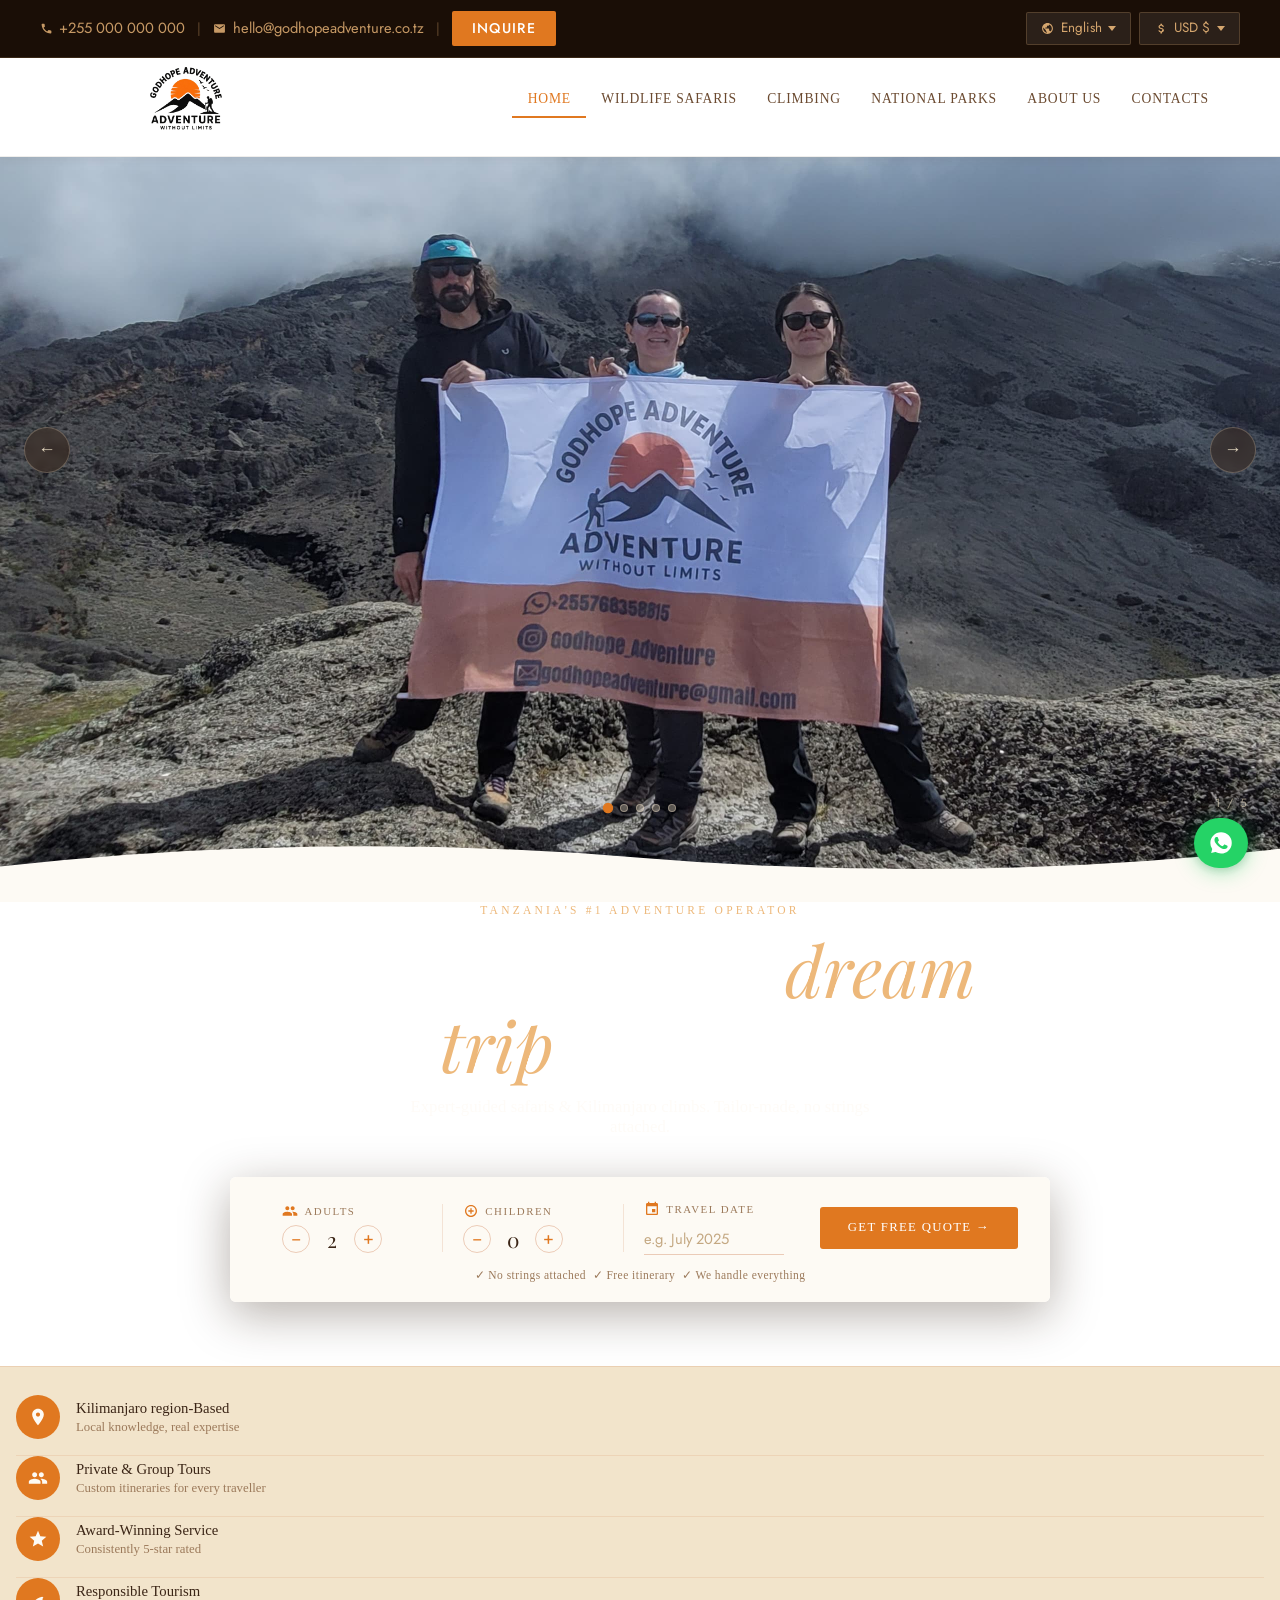
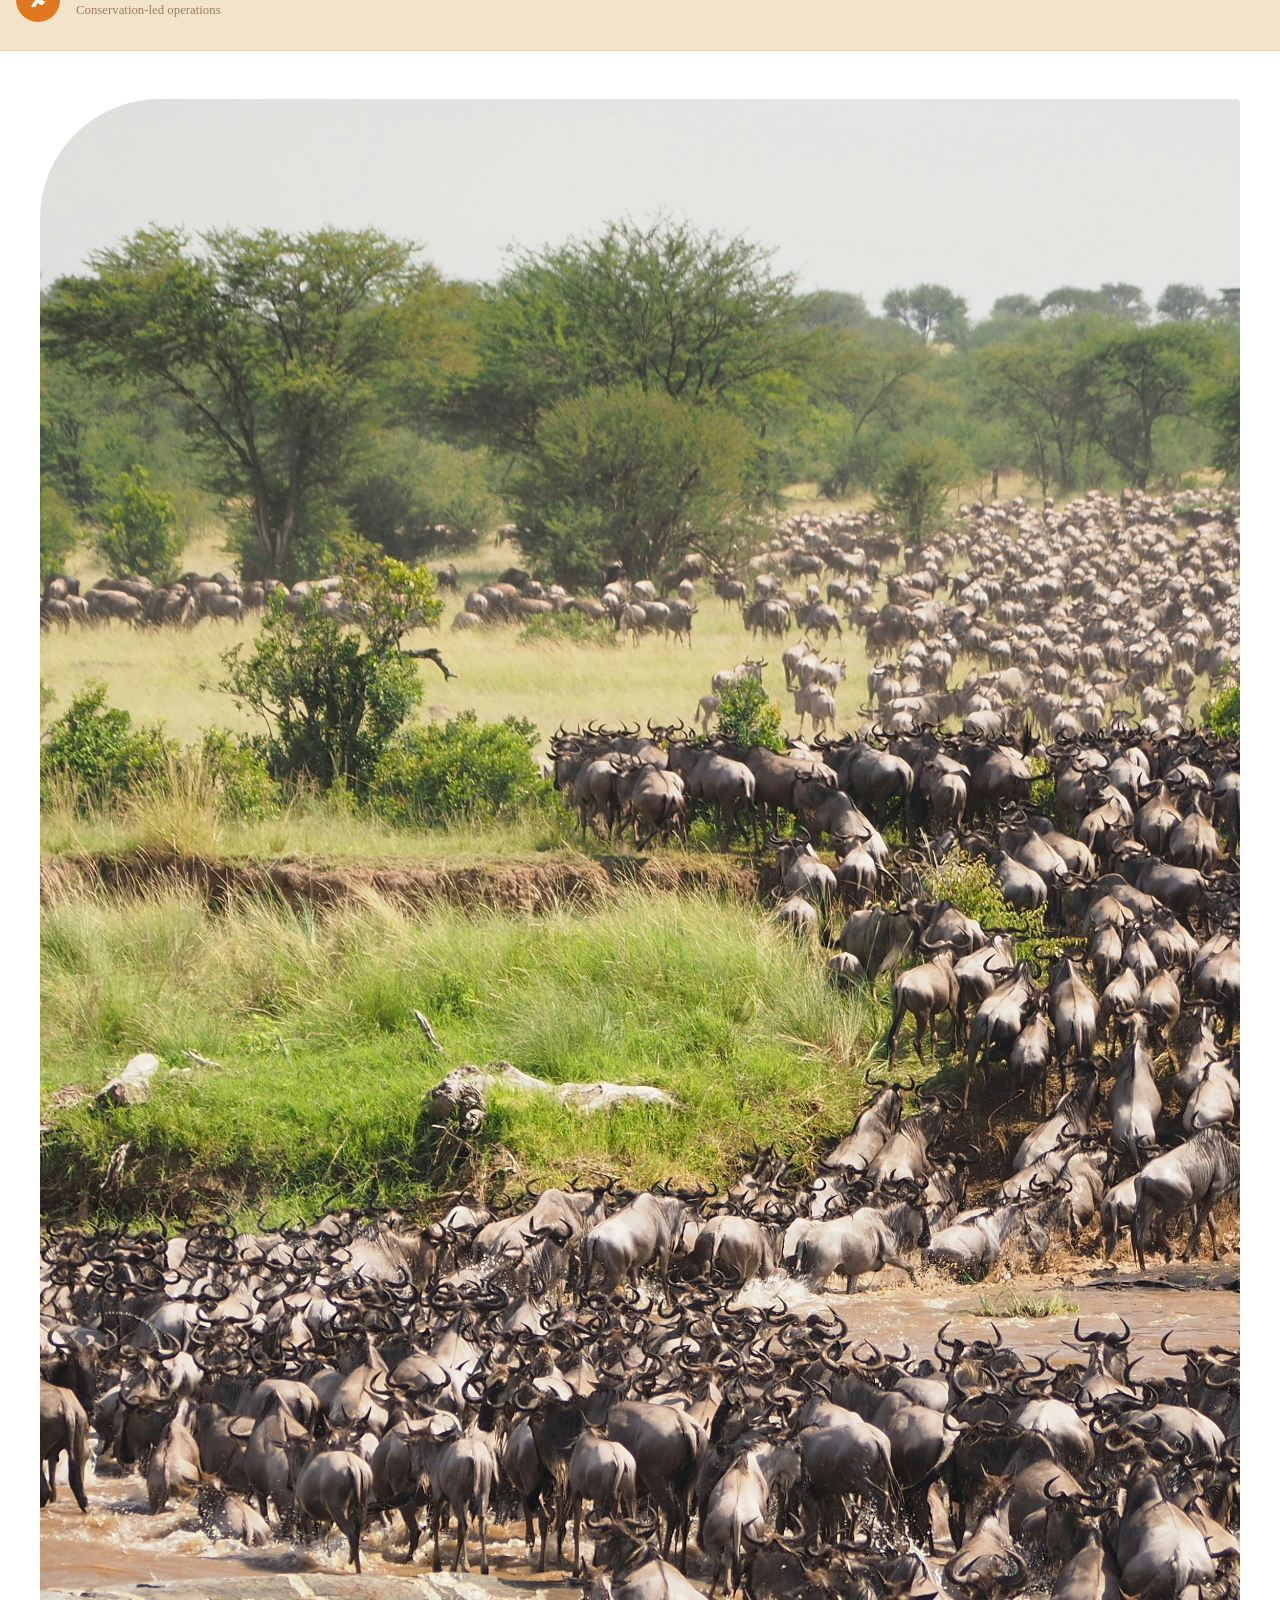
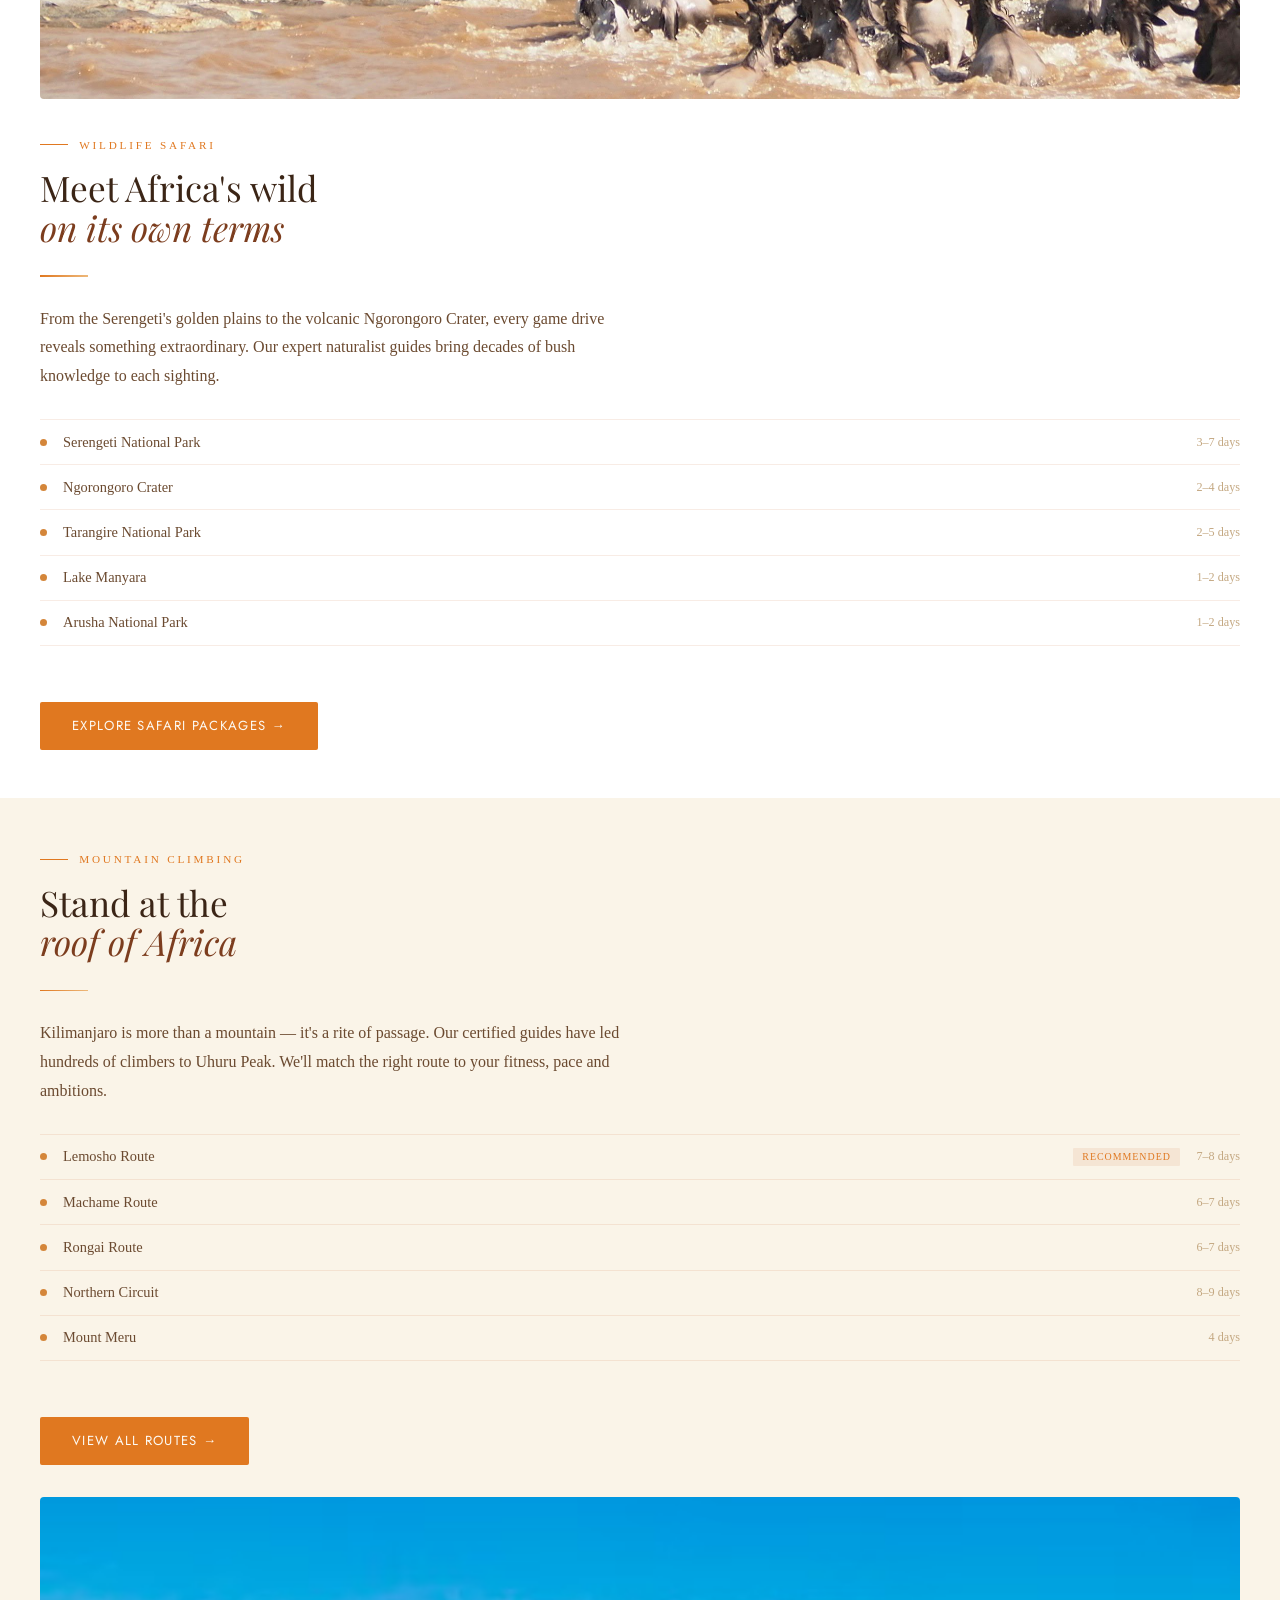
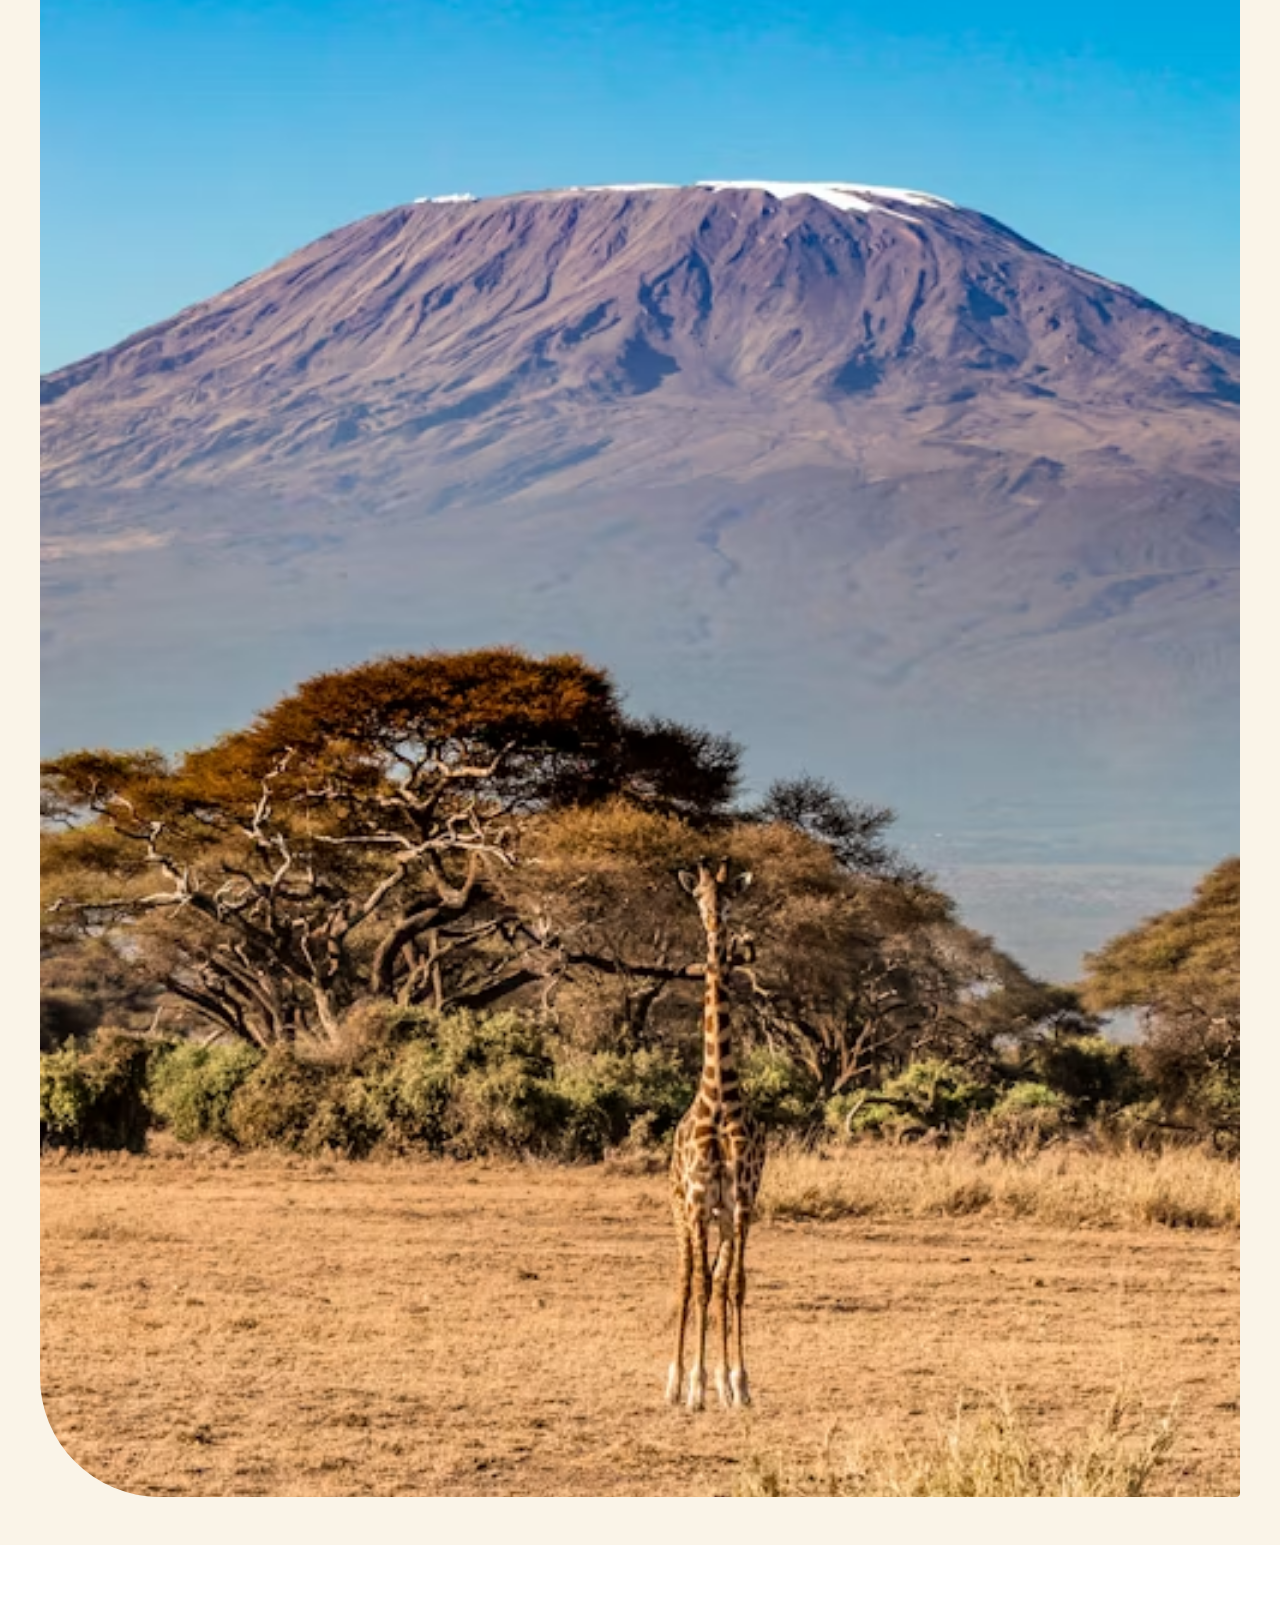
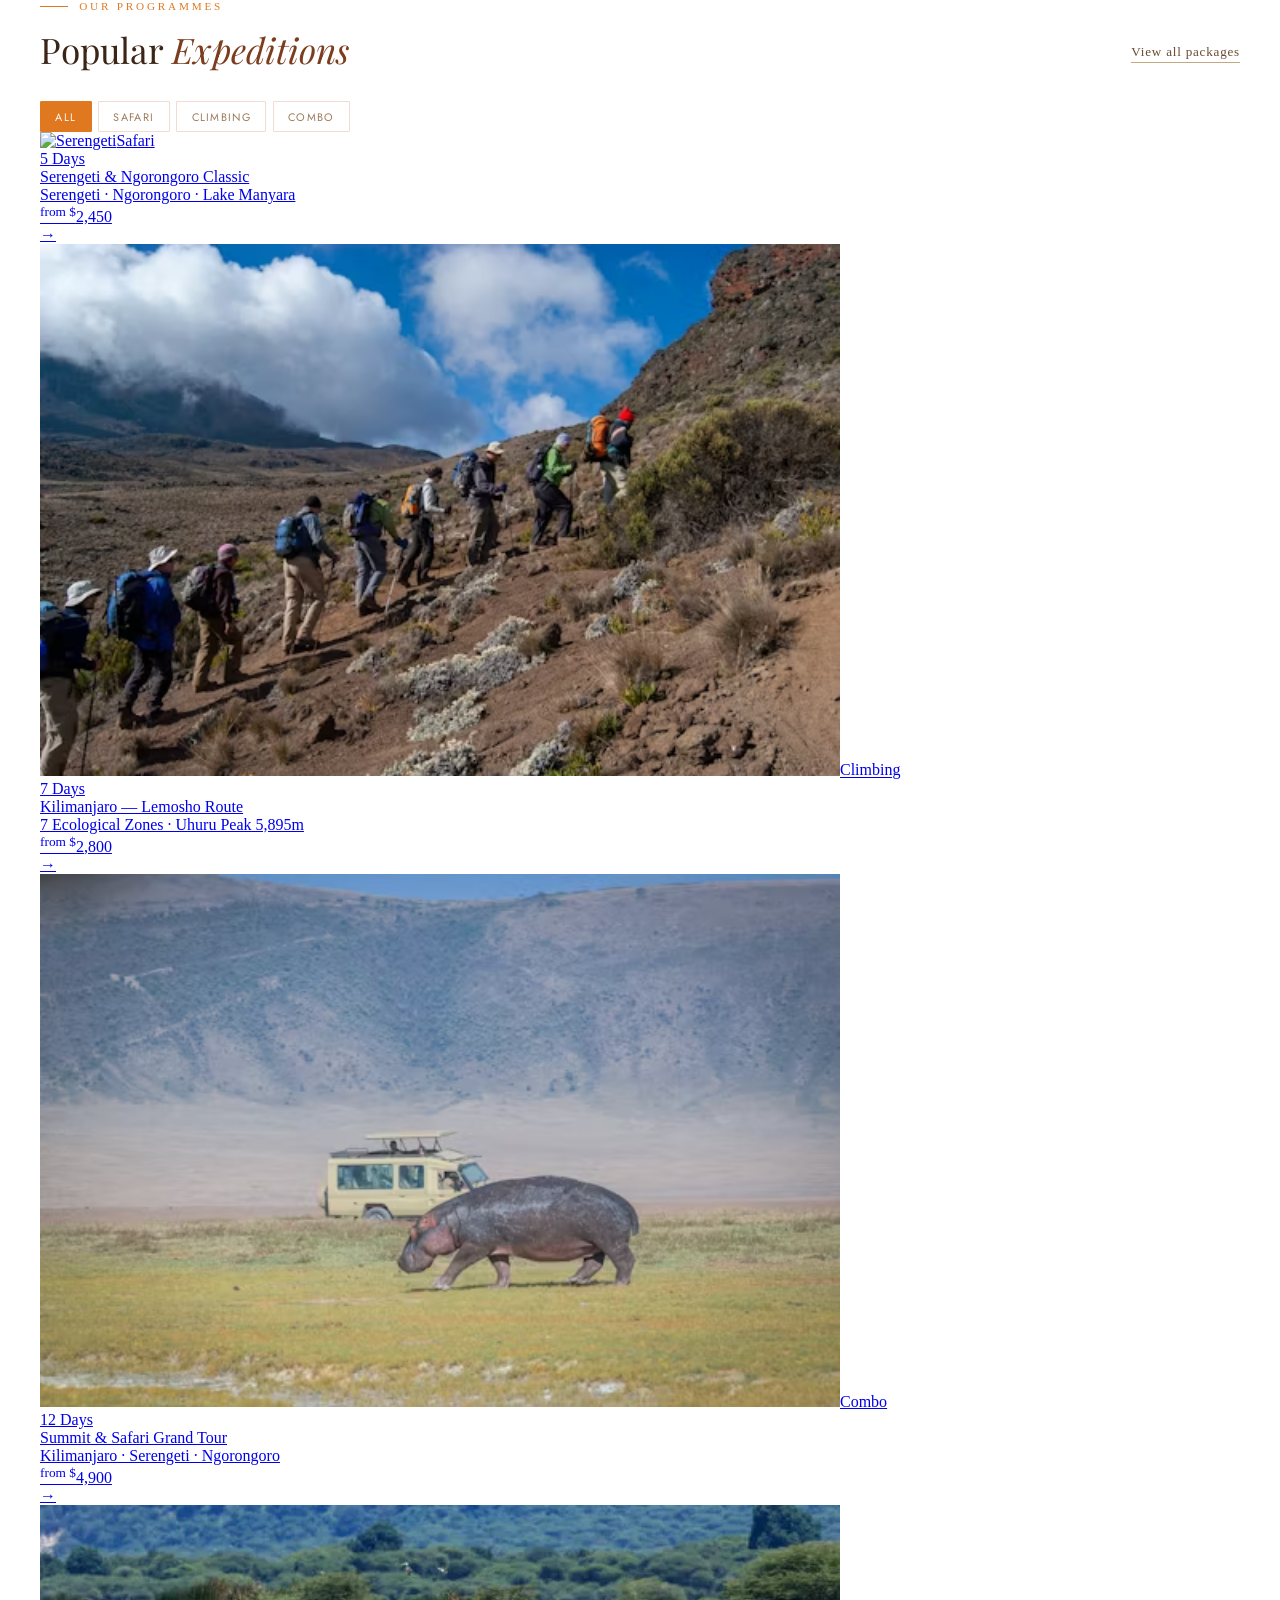
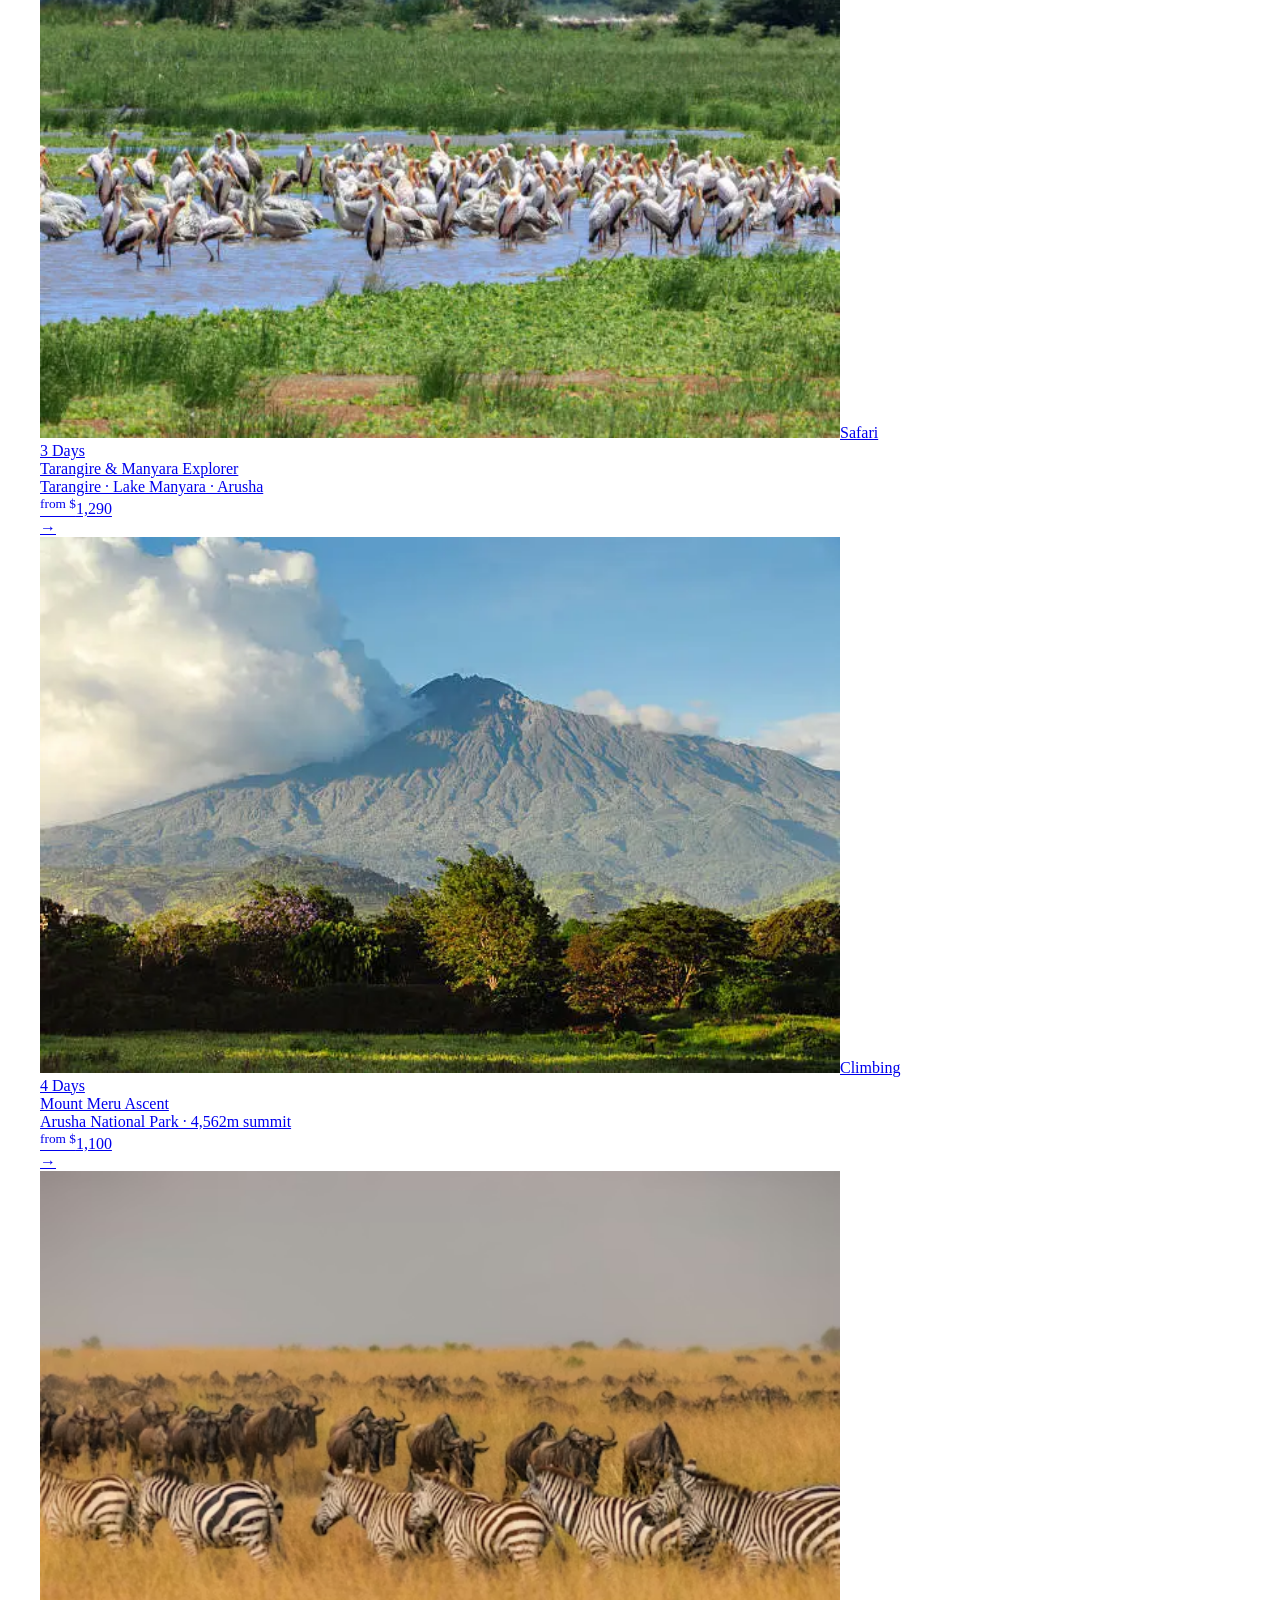
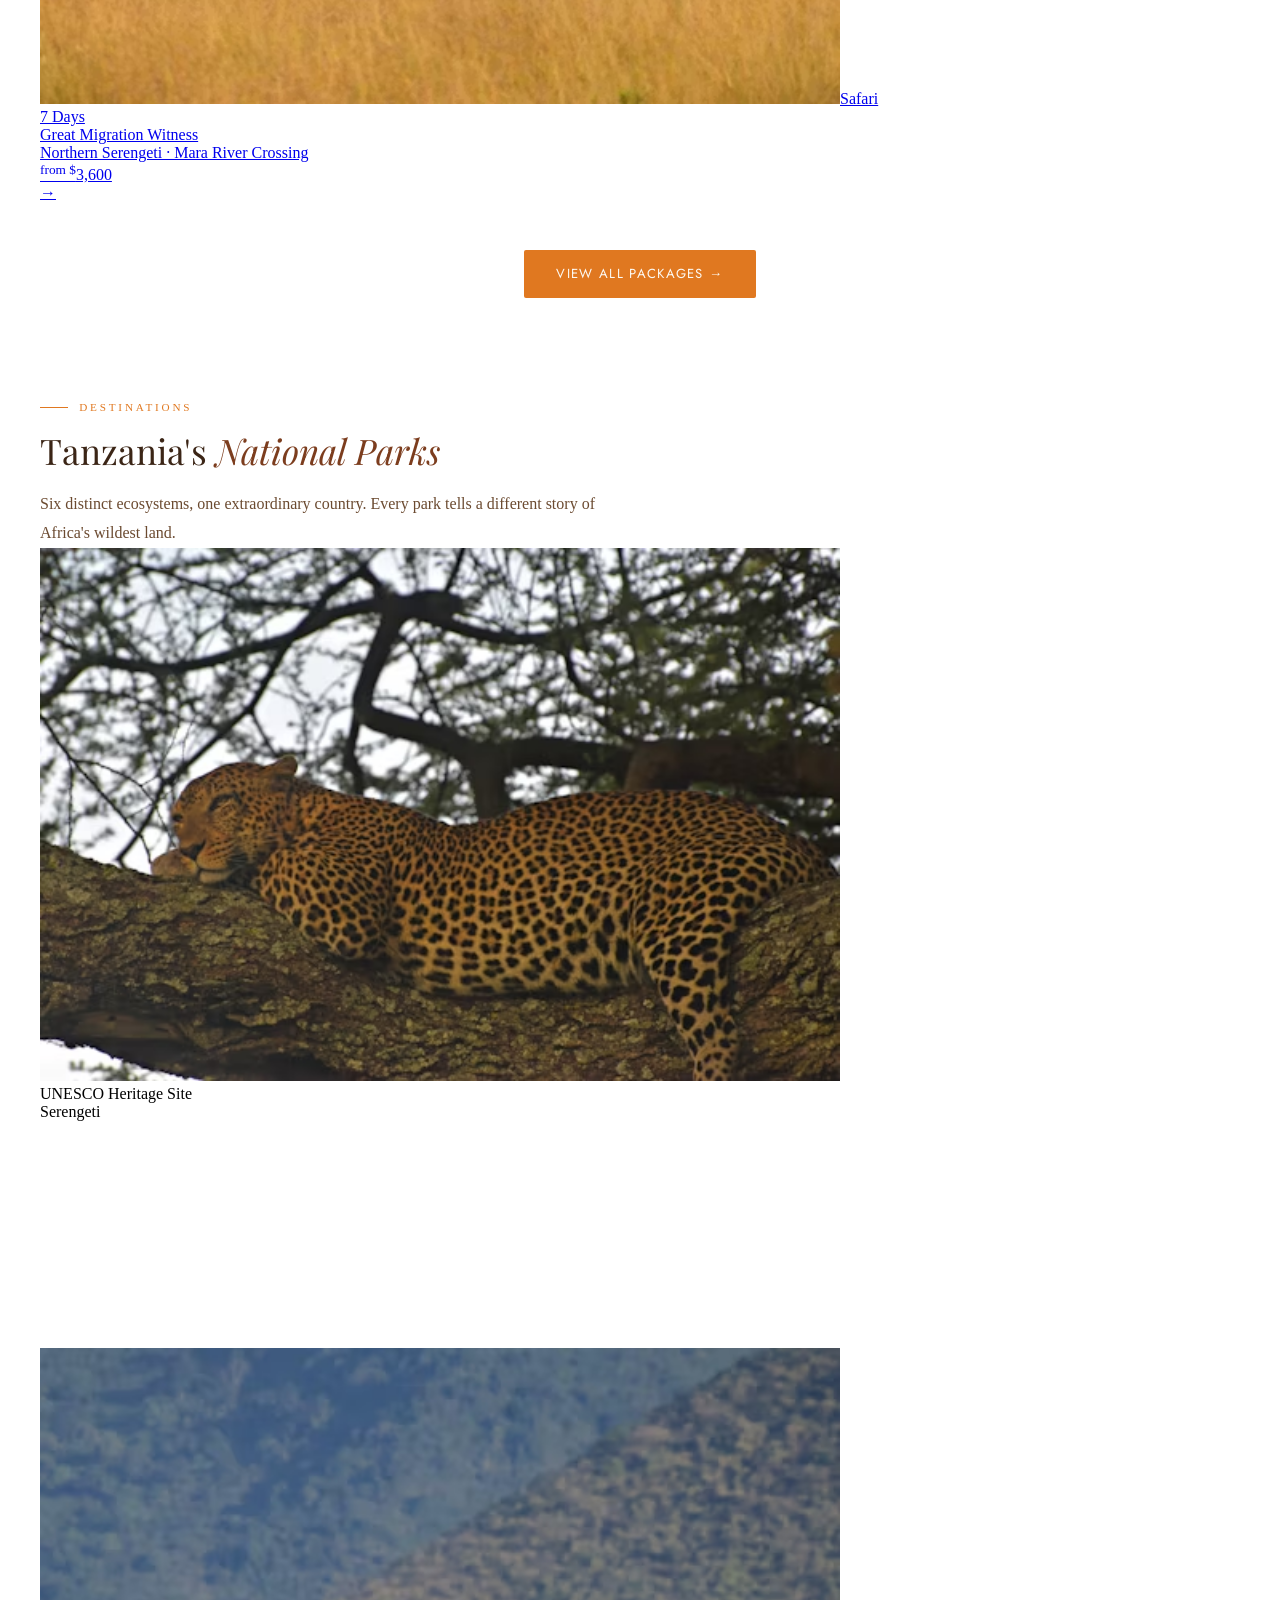
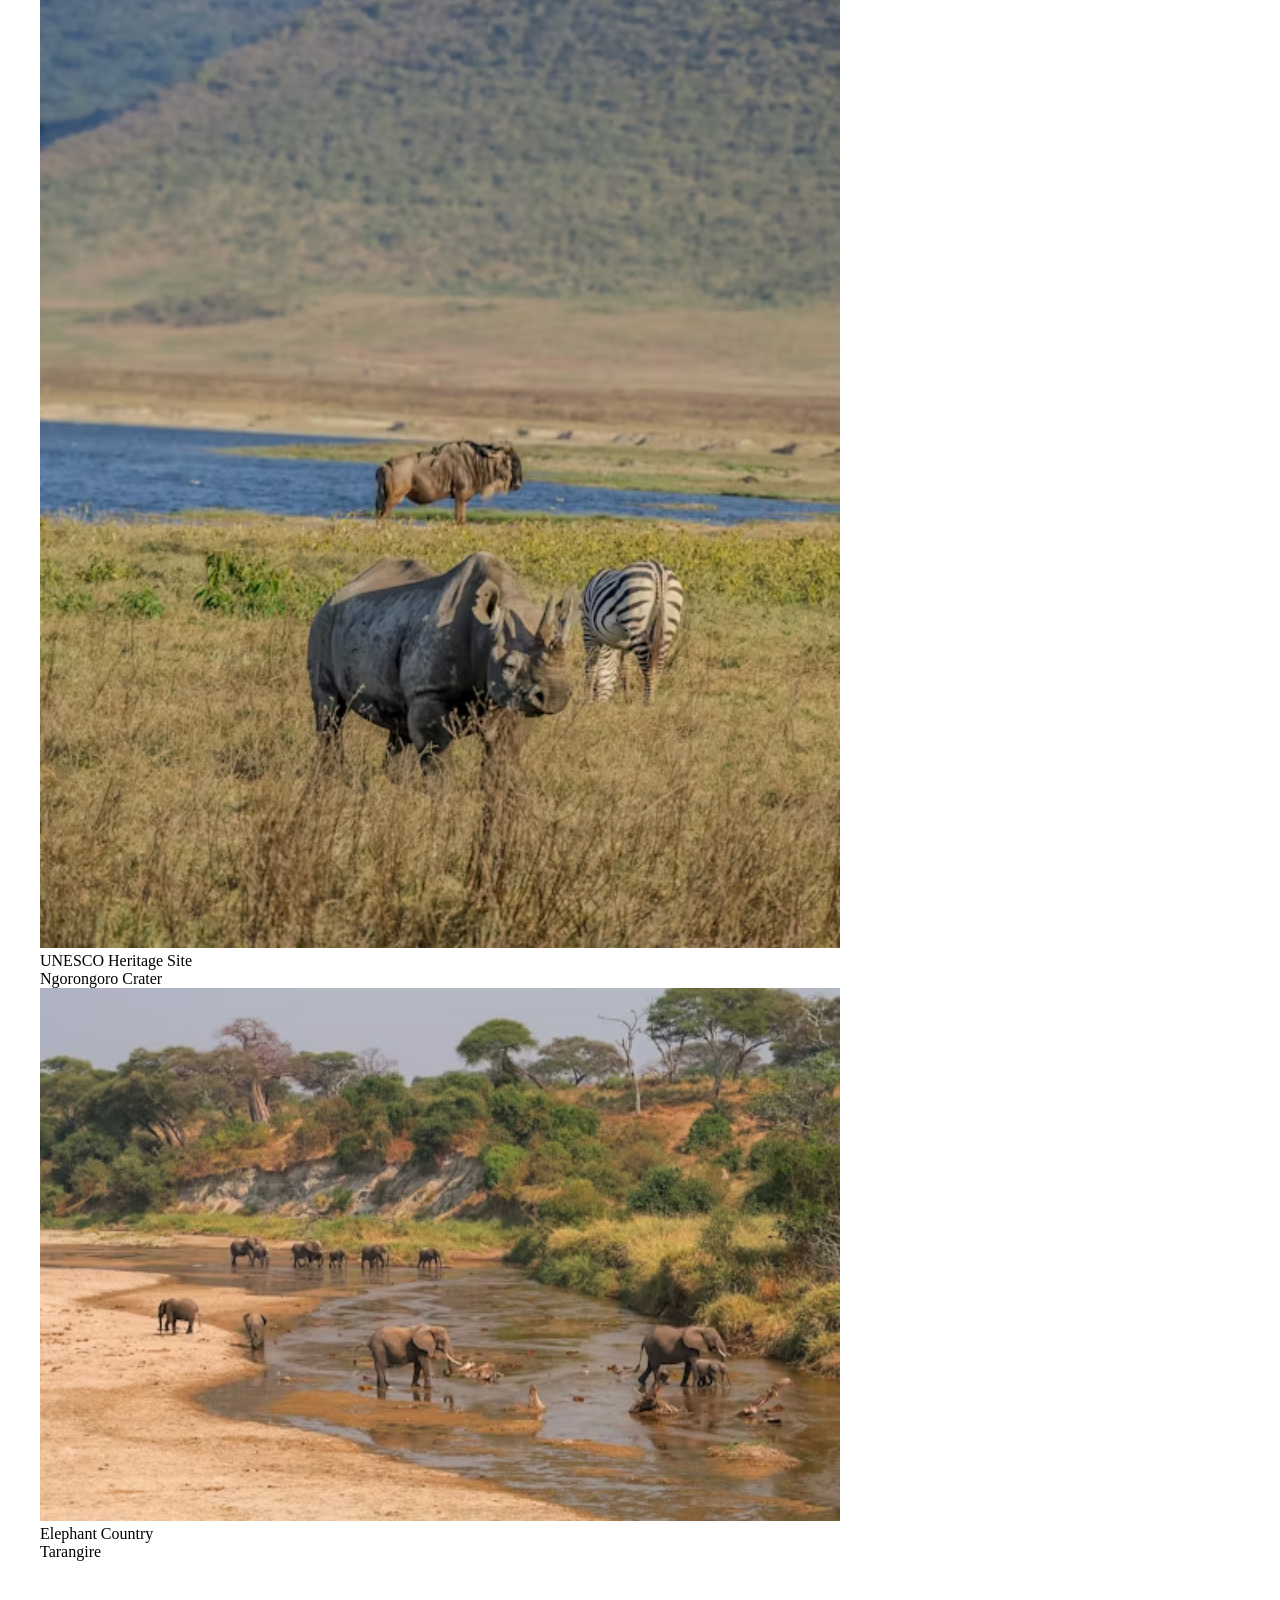
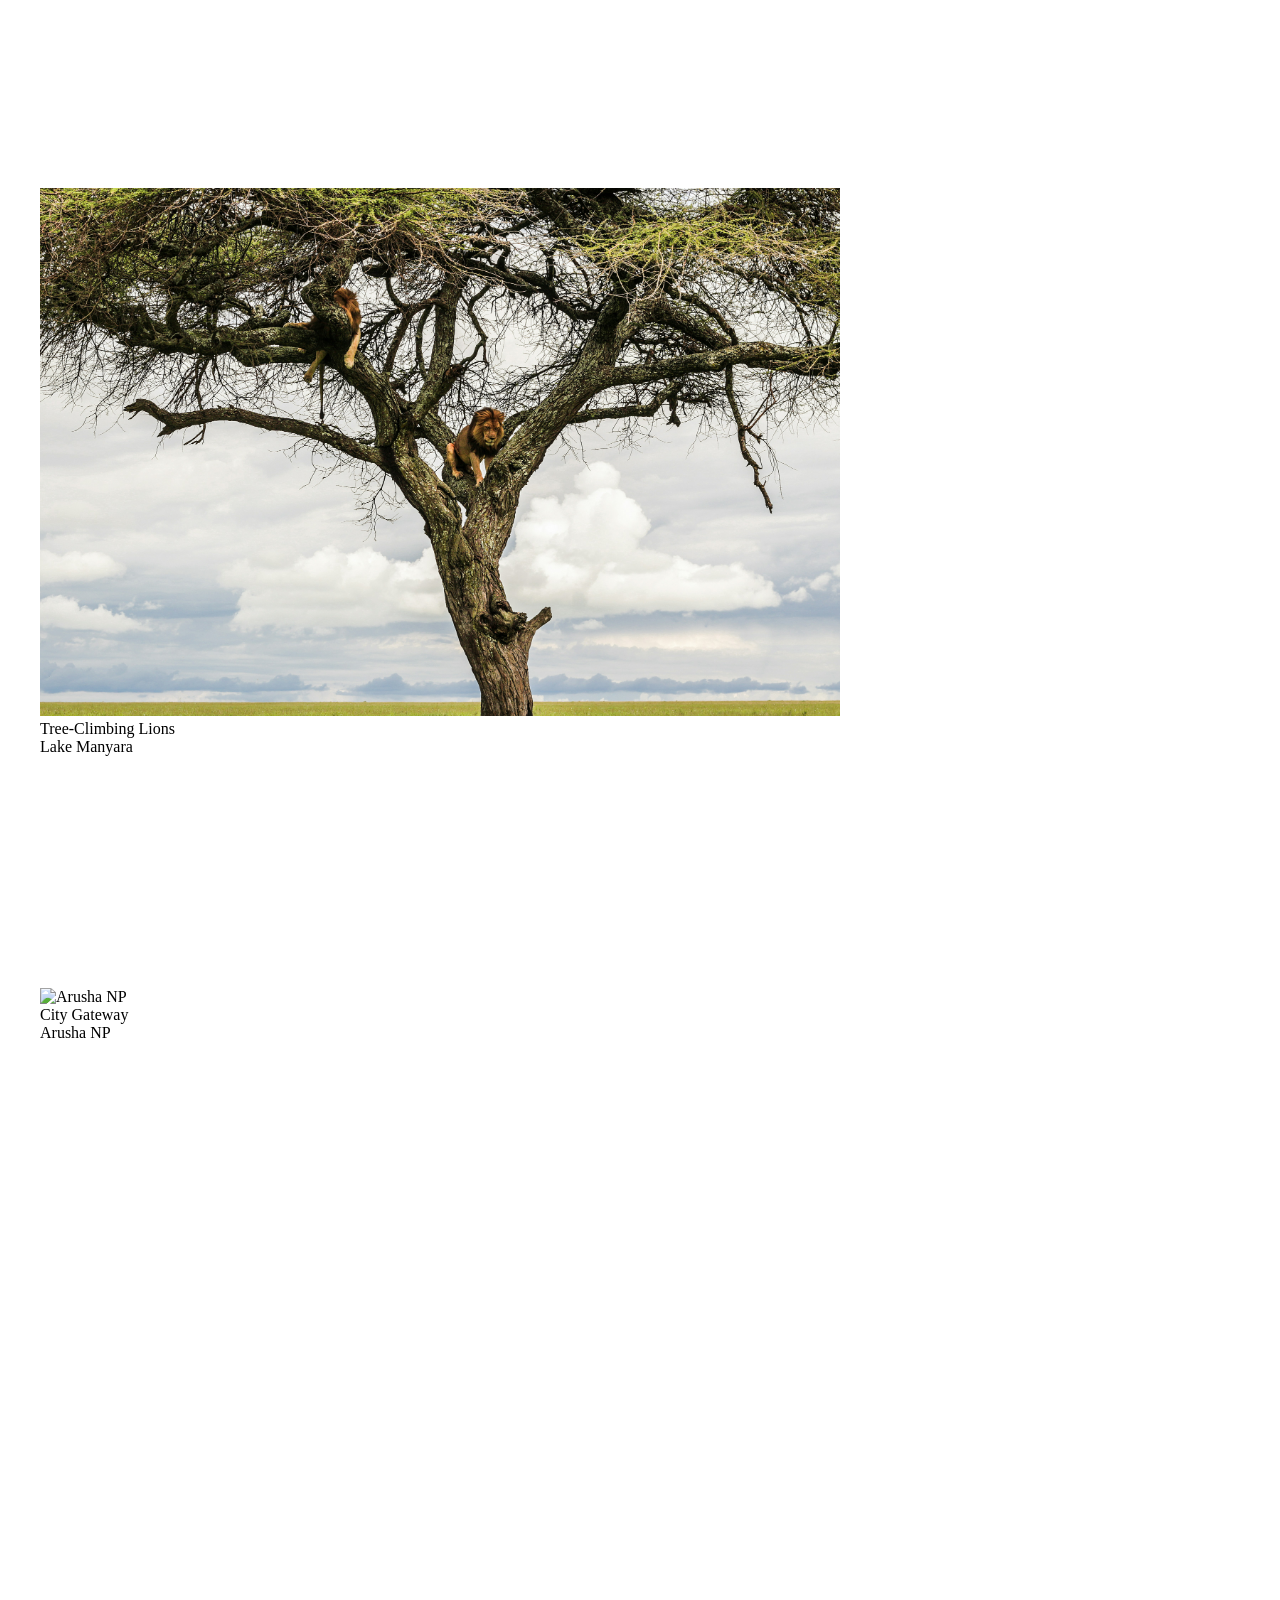
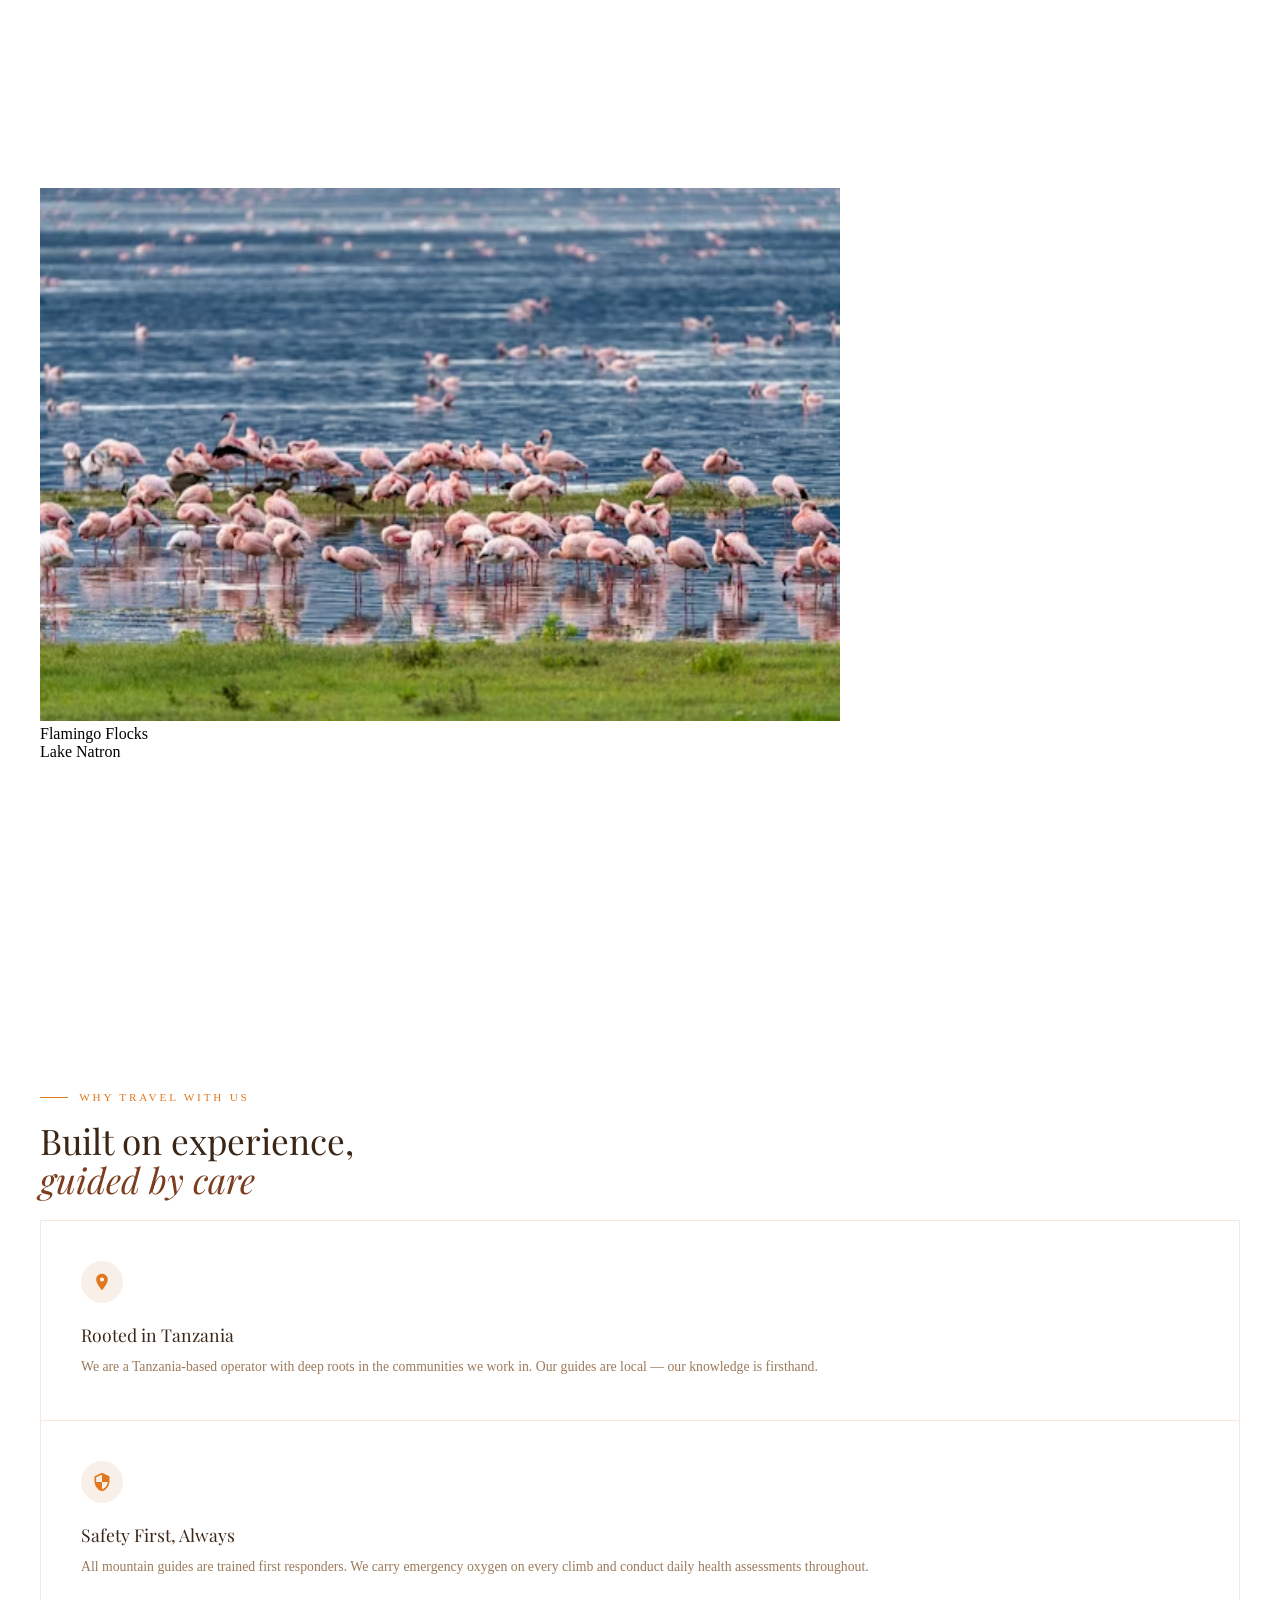
==== index.html @ ce714f1e "Update index.html" ====
<!DOCTYPE html>
<html lang="en">
<head>
<meta charset="UTF-8">
<meta name="viewport" content="width=device-width, initial-scale=1.0">
<link rel="stylesheet" href="style.css">
<link rel="preconnect" href="https://fonts.googleapis.com">
<link href="https://fonts.googleapis.com/css2?family=Playfair+Display:ital,wght@0,400;0,500;1,400;1,500&family=Jost:wght@300;400;500&display=swap" rel="stylesheet">
<title>Godhope Adventure | Tanzania Safari &amp; Climbing</title>
<!-- Google Translate -->

<style>
/* ── CSS VARIABLES ── */

/* ── HERO ── */
.hero{height:100vh;min-height:640px;position:relative;overflow:hidden;display:flex;align-items:flex-end}
.hero-overlay{position:absolute;inset:0;background:linear-gradient(to bottom,rgba(46,28,14,.35) 0%,rgba(46,28,14,.15) 35%,rgba(242,228,203,.45) 75%,rgba(242,228,203,.92) 100%)}
.hero-arch{position:absolute;bottom:-2px;left:0;right:0;z-index:2}
.hero-arch svg{display:block;width:100%}

/* ── HERO SLIDESHOW ── */
.hero-slides{position:absolute;inset:0;z-index:1}
.hero-slide{position:absolute;inset:0;opacity:0;transition:opacity 1.4s ease-in-out;will-change:opacity}
.hero-slide.active{opacity:1}
.hero-slide picture,.hero-slide img{position:absolute;inset:0;width:100%;height:100%;object-fit:cover;object-position:center center;display:block}
.hero-slide:nth-child(1) img{object-position:center 45%}
.hero-slide:nth-child(2) img{object-position:center 58%}
.hero-slide:nth-child(3) img{object-position:center 40%}
.hero-slide:nth-child(4) img{object-position:center 28%}
.hero-slide:nth-child(5) img{object-position:center 35%}
@media(max-width:640px){
  .hero-slide:nth-child(1) img{object-position:center 38%}
  .hero-slide:nth-child(2) img{object-position:center 50%}
  .hero-slide:nth-child(3) img{object-position:center 35%}
  .hero-slide:nth-child(4) img{object-position:center 22%}
  .hero-slide:nth-child(5) img{object-position:center 28%}
}
.hero-arrow{position:absolute;top:50%;z-index:4;transform:translateY(-50%);width:46px;height:46px;background:rgba(59,37,22,.45);border:1px solid rgba(242,228,203,.25);border-radius:50%;display:flex;align-items:center;justify-content:center;cursor:pointer;color:rgba(242,228,203,.9);font-size:1.1rem;line-height:1;transition:background .2s,border-color .2s;backdrop-filter:blur(4px);user-select:none}
.hero-arrow:hover{background:var(--terra);border-color:var(--terra)}
.hero-arrow-prev{left:1.5rem}
.hero-arrow-next{right:1.5rem}
.hero-dots{position:absolute;bottom:5.5rem;left:50%;transform:translateX(-50%);display:flex;gap:.5rem;z-index:4}
.hero-dot{width:8px;height:8px;border-radius:50%;background:rgba(242,228,203,.35);border:1px solid rgba(242,228,203,.4);cursor:pointer;transition:background .3s,transform .3s}
.hero-dot.active{background:var(--terra);border-color:var(--terra);transform:scale(1.3)}
.hero-counter{position:absolute;bottom:5.5rem;right:2rem;z-index:4;font-family:var(--sans);font-size:.75rem;letter-spacing:.12em;color:rgba(242,228,203,.6)}


/* ── HERO CONTENT ── */
.hero-content{position:relative;z-index:3;width:100%;padding:0 3rem 4rem;display:flex;flex-direction:column;align-items:center;text-align:center;gap:2.5rem}
.hero-headline{max-width:780px}
.hero-eyebrow{display:inline-block;font-size:.72rem;letter-spacing:.28em;text-transform:uppercase;color:var(--amber-pale);margin-bottom:1rem}
.hero-h1{font-family:var(--serif);font-size:clamp(2.4rem,5.5vw,5rem);font-weight:400;line-height:1.06;color:#fff;margin-bottom:1rem}
.hero-h1 em{font-style:italic;color:var(--amber-pale)}
.hero-sub{font-size:1.05rem;color:rgba(253,250,244,.75);max-width:520px;margin:0 auto}

/* ── TRIP PLANNER ── */
.trip-planner{background:rgba(253,250,244,.97);border-radius:6px;padding:1.5rem 2rem 1.25rem;box-shadow:0 12px 48px rgba(46,28,14,.35);width:100%;max-width:820px;backdrop-filter:blur(8px)}
.tp-row{display:flex;align-items:center;gap:0;flex-wrap:nowrap}
.tp-field{flex:1;padding:0 1.25rem;display:flex;flex-direction:column;gap:.4rem}
.tp-label{display:flex;align-items:center;gap:.4rem;font-size:.68rem;letter-spacing:.14em;text-transform:uppercase;color:var(--text-muted);font-weight:400}
.tp-counter{display:flex;align-items:center;gap:.75rem}
.tp-counter button{width:28px;height:28px;border:1.5px solid rgba(196,98,45,.3);background:none;border-radius:50%;cursor:pointer;font-size:1.1rem;line-height:1;color:var(--terra);display:flex;align-items:center;justify-content:center;transition:background .2s,color .2s;font-family:var(--sans)}
.tp-counter button:hover{background:var(--terra);color:#fff;border-color:var(--terra)}
.tp-counter span{font-family:var(--serif);font-size:1.3rem;color:var(--bark);min-width:20px;text-align:center}
.tp-date-input{background:none;border:none;border-bottom:1.5px solid rgba(196,98,45,.3);padding:.25rem 0;font-family:var(--sans);font-size:.92rem;color:var(--bark);outline:none;width:100%;transition:border-color .2s}
.tp-date-input:focus{border-color:var(--terra)}
.tp-date-input::placeholder{color:var(--text-faint)}
.tp-divider{width:1px;height:48px;background:rgba(196,98,45,.15);flex-shrink:0}
.tp-btn{flex-shrink:0;background:var(--terra);color:#fff;padding:.85rem 1.75rem;border-radius:3px;text-decoration:none;font-size:.8rem;letter-spacing:.1em;text-transform:uppercase;font-weight:500;white-space:nowrap;transition:background .2s,transform .2s;margin-left:1rem}
.tp-btn:hover{background:var(--clay);transform:translateY(-1px)}
.tp-note{font-size:.72rem;color:var(--text-muted);margin-top:.85rem;letter-spacing:.04em}
@media(max-width:760px){
  .hero-content{padding:0 1rem 4rem}
  .trip-planner{padding:1.25rem 1rem 1rem;border-radius:4px}
  .tp-row{flex-direction:column;gap:1rem;align-items:stretch}
  .tp-field{padding:0;flex-direction:row;align-items:center;justify-content:space-between}
  .tp-divider{width:100%;height:1px}
  .tp-btn{margin-left:0;text-align:center;padding:1rem}
  .tp-note{text-align:center}
}

/* ── WHATSAPP FLOAT ── */
.wa-float{position:fixed;bottom:2rem;right:2rem;z-index:800;display:flex;align-items:center;gap:.6rem;background:#25D366;color:#fff;padding:.75rem 1.1rem .75rem .85rem;border-radius:50px;text-decoration:none;box-shadow:0 4px 20px rgba(37,211,102,.4),0 2px 8px rgba(0,0,0,.15);transition:transform .2s,box-shadow .2s,max-width .3s,padding .3s;overflow:hidden;max-width:54px;animation:wa-pulse 2.5s ease-out 2s 3}
.wa-float:hover{transform:translateY(-2px);box-shadow:0 8px 28px rgba(37,211,102,.5),0 4px 12px rgba(0,0,0,.15);max-width:200px;padding:.75rem 1.25rem .75rem .9rem}
.wa-float svg{width:26px;height:26px;fill:#fff;flex-shrink:0}
.wa-float-label{font-family:var(--sans);font-size:.82rem;font-weight:500;letter-spacing:.04em;white-space:nowrap;opacity:0;transform:translateX(-6px);transition:opacity .2s .05s,transform .2s .05s;pointer-events:none}
.wa-float:hover .wa-float-label{opacity:1;transform:translateX(0)}
@keyframes wa-pulse{0%{box-shadow:0 0 0 0 rgba(37,211,102,.5),0 4px 20px rgba(37,211,102,.4)}70%{box-shadow:0 0 0 12px rgba(37,211,102,0),0 4px 20px rgba(37,211,102,.4)}100%{box-shadow:0 0 0 0 rgba(37,211,102,0),0 4px 20px rgba(37,211,102,.4)}}


/* ── ANIMATIONS ── */
@keyframes riseIn{from{opacity:0;transform:translateY(28px)}to{opacity:1;transform:translateY(0)}}
.rise{opacity:0;animation:riseIn .8s forwards}
.d1{animation-delay:.1s}.d2{animation-delay:.25s}.d3{animation-delay:.4s}.d4{animation-delay:.55s}
</style>


<script>
/* ══ CURRENCY ════════════════════════════════════════════════════ */
var _GHA_RATES = {USD:1, EUR:.92, GBP:.79, TZS:2650, KES:130, AUD:1.53, CAD:1.36, ZAR:18.5};
var _GHA_SYM   = {USD:'$', EUR:'€', GBP:'£', TZS:'TSh', KES:'KSh', AUD:'A$', CAD:'C$', ZAR:'R'};
var _GHA_CUR   = localStorage.getItem('gha_currency') || 'USD';

function setCurrency(code, sym){
  _GHA_CUR = code;
  localStorage.setItem('gha_currency', code);
  var lbl = document.getElementById('gha-cur-label');
  if(lbl) lbl.textContent = code + ' ' + sym;
  var drop = document.getElementById('gha-cur-drop');
  if(drop) drop.classList.remove('open');
  document.querySelectorAll('[data-price-usd]').forEach(function(el){
    var usd = parseFloat(el.getAttribute('data-price-usd'));
    if(!isNaN(usd)) el.textContent = sym + Math.round(usd * (_GHA_RATES[code]||1)).toLocaleString();
  });
  document.querySelectorAll('[data-usd]').forEach(function(el){
    var usd = parseFloat(el.getAttribute('data-usd'));
    if(isNaN(usd)) return;
    var v = Math.round(usd * (_GHA_RATES[code]||1));
    var sup = el.querySelector('sup');
    if(sup) sup.textContent = 'from ' + sym;
    el.childNodes.forEach(function(n){
      if(n.nodeType===3 && /[\d,]/.test(n.textContent)) n.textContent = v.toLocaleString();
    });
  });
}

/* ══ INIT ON DOM READY ════════════════════════════════════════════ */
document.addEventListener('DOMContentLoaded', function(){

  /* Restore saved currency */
  if(_GHA_CUR !== 'USD'){
    var sym = _GHA_SYM[_GHA_CUR] || '$';
    var lbl = document.getElementById('gha-cur-label');
    if(lbl) lbl.textContent = _GHA_CUR + ' ' + sym;
    setCurrency(_GHA_CUR, sym);
  }

  

  /* ── Dropdown toggle ── */
  function setupDropdown(btnId, dropId){
    var btn  = document.getElementById(btnId);
    var drop = document.getElementById(dropId);
    if(!btn || !drop) return;
    btn.addEventListener('click', function(e){
      e.stopPropagation();
      document.querySelectorAll('.tb-dropdown.open').forEach(function(d){
        if(d !== drop) d.classList.remove('open');
      });
      drop.classList.toggle('open');
    });
  }
  setupDropdown('lang-btn',      'lang-drop');
  setupDropdown('gha-cur-toggle','gha-cur-drop');

  document.addEventListener('click', function(){
    document.querySelectorAll('.tb-dropdown.open').forEach(function(d){
      d.classList.remove('open');
    });
  });

  /* Hide Google's injected toolbar */
  var observer = new MutationObserver(function(){
    var bar = document.querySelector('.goog-te-banner-frame, .skiptranslate > *');
    if(bar) bar.style.display = 'none';
    document.body.style.top = '0px';
  });
  observer.observe(document.body, {childList:true, subtree:true});
});
</script>
<script>
/* ══ LANGUAGE (Google Translate via cookie) ════════════════════════ */
function googleTranslateElementInit(){
  new google.translate.TranslateElement({
    pageLanguage:'en',
    includedLanguages:'en,fr,de,es,it,zh-CN,ar,sw,pt,ru,ko,ja',
    autoDisplay:false
  },'google_translate_element');
}

function setLang(code, name){
  /* Update button label immediately */
  var lbl = document.getElementById('lang-label');
  if(lbl) lbl.textContent = name;

  /* Close dropdown */
  var drop = document.getElementById('lang-drop');
  if(drop) drop.classList.remove('open');

  /* Save preference */
  localStorage.setItem('gha_lang', code);
  localStorage.setItem('gha_lang_name', name);

  if(code === 'en'){
    /* Clear translation cookies and reload */
    var expiry = 'Thu, 01 Jan 1970 00:00:00 UTC';
    document.cookie = 'googtrans=; expires=' + expiry + '; path=/';
    document.cookie = 'googtrans=; expires=' + expiry + '; path=/; domain=.' + location.hostname;
    document.cookie = 'googtrans=; expires=' + expiry + '; path=/; domain=' + location.hostname;
    window.location.reload();
    return;
  }

  /* Set Google Translate cookie and reload */
  var val = '/en/' + code;
  document.cookie = 'googtrans=' + val + '; path=/';
  document.cookie = 'googtrans=' + val + '; path=/; domain=.' + location.hostname;
  window.location.reload();
}

/* Apply saved lang label on every page load */
(function(){
  var savedName = localStorage.getItem('gha_lang_name');
  var savedCode = localStorage.getItem('gha_lang');
  if(savedName && savedCode && savedCode !== 'en'){
    /* Wait for DOM */
    document.addEventListener('DOMContentLoaded', function(){
      var lbl = document.getElementById('lang-label');
      if(lbl) lbl.textContent = savedName;
    });
  }
})();
</script>
<script src="https://translate.google.com/translate_a/element.js?cb=googleTranslateElementInit" async></script>
</head>
<body>
<div class="mobile-menu" id="mobile-menu">
  <button class="mobile-menu-close" id="mob-close">&#10005;</button>
  <img src="logo.png" alt="Godhope Adventure" class="mob-logo">
  <ul>
  <li><a href="index.html" class="active">Home</a></li>
  <li><a href="safari.html">Wildlife Safaris</a></li>
  <li><a href="climbing.html">Climbing</a></li>
  <li><a href="national-parks.html">National Parks</a></li>
  <li><a href="about.html">About Us</a></li>
  <li><a href="contact.html">Contacts</a></li>
  </ul>
</div>
<div class="mobile-menu-overlay" id="mob-overlay"></div>
<div id="gha-topbar">
  <div class="topbar-inner">
    <div class="topbar-left">
      <a href="tel:+255000000000" class="topbar-link">
        <svg width="13" height="13" viewBox="0 0 24 24" fill="currentColor"><path d="M6.62 10.79c1.44 2.83 3.76 5.14 6.59 6.59l2.2-2.2c.27-.27.67-.36 1.02-.24 1.12.37 2.33.57 3.57.57.55 0 1 .45 1 1V20c0 .55-.45 1-1 1-9.39 0-17-7.61-17-17 0-.55.45-1 1-1h3.5c.55 0 1 .45 1 1 0 1.25.2 2.45.57 3.57.11.35.03.74-.25 1.02l-2.2 2.2z"/></svg>
        +255 000 000 000
      </a>
      <span class="topbar-sep">|</span>
      <a href="mailto:hello@godhopeadventure.co.tz" class="topbar-link">
        <svg width="13" height="13" viewBox="0 0 24 24" fill="currentColor"><path d="M20 4H4c-1.1 0-2 .9-2 2v12c0 1.1.9 2 2 2h16c1.1 0 2-.9 2-2V6c0-1.1-.9-2-2-2zm0 4l-8 5-8-5V6l8 5 8-5v2z"/></svg>
        hello@godhopeadventure.co.tz
      </a>
      <span class="topbar-sep">|</span>
      <a href="contact.html" class="topbar-enquire">Inquire</a>
    </div>
            <div class="topbar-right">

      <!-- Language Selector -->
      <div class="tb-select-wrap" id="lang-wrap">
        <button class="tb-select-btn" id="lang-btn" aria-label="Select language">
          <svg width="13" height="13" viewBox="0 0 24 24" fill="currentColor"><path d="M12 2C6.48 2 2 6.48 2 12s4.48 10 10 10 10-4.48 10-10S17.52 2 12 2zm-1 17.93c-3.95-.49-7-3.85-7-7.93 0-.62.08-1.21.21-1.79L9 15v1c0 1.1.9 2 2 2v1.93zm6.9-2.54c-.26-.81-1-1.39-1.9-1.39h-1v-3c0-.55-.45-1-1-1H8v-2h2c.55 0 1-.45 1-1V7h2c1.1 0 2-.9 2-2v-.41c2.93 1.19 5 4.06 5 7.41 0 2.08-.8 3.97-2.1 5.39z"/></svg>
          <span id="lang-label">English</span>
          <svg width="8" height="5" viewBox="0 0 8 5"><path d="M0 0l4 5 4-5z" fill="currentColor"/></svg>
        </button>
        <div class="tb-dropdown" id="lang-drop">
          <button onclick="setLang('en','English')">&#127468;&#127463; English</button>
          <button onclick="setLang('fr','Français')">&#127467;&#127479; Français</button>
          <button onclick="setLang('de','Deutsch')">&#127465;&#127466; Deutsch</button>
          <button onclick="setLang('es','Español')">&#127466;&#127480; Español</button>
          <button onclick="setLang('it','Italiano')">&#127470;&#127481; Italiano</button>
          <button onclick="setLang('sw','Kiswahili')">&#127481;&#127487; Kiswahili</button>
          <button onclick="setLang('zh-CN','Chinese')">&#127464;&#127475; Chinese</button>
          <button onclick="setLang('ar','Arabic')">&#127480;&#127462; Arabic</button>
          <button onclick="setLang('pt','Português')">&#127477;&#127481; Português</button>
          <button onclick="setLang('ru','Russian')">&#127479;&#127482; Russian</button>
          <button onclick="setLang('ko','Korean')">&#127472;&#127479; Korean</button>
          <button onclick="setLang('ja','Japanese')">&#127471;&#127477; Japanese</button>
        </div>
      </div>

      <!-- Currency Selector -->
      <div class="tb-select-wrap" id="cur-wrap">
        <button class="tb-select-btn" id="gha-cur-toggle" aria-label="Select currency">
          <svg width="13" height="13" viewBox="0 0 24 24" fill="currentColor"><path d="M11.8 10.9c-2.27-.59-3-1.2-3-2.15 0-1.09 1.01-1.85 2.7-1.85 1.78 0 2.44.85 2.5 2.1h2.21c-.07-1.72-1.12-3.3-3.21-3.81V3h-3v2.16c-1.94.42-3.5 1.68-3.5 3.61 0 2.31 1.91 3.46 4.7 4.13 2.5.6 3 1.48 3 2.41 0 .69-.49 1.79-2.7 1.79-2.06 0-2.87-.92-2.98-2.1h-2.2c.12 2.19 1.76 3.42 3.68 3.83V21h3v-2.15c1.95-.37 3.5-1.5 3.5-3.55 0-2.84-2.43-3.81-4.7-4.4z"/></svg>
          <span id="gha-cur-label">USD $</span>
          <svg width="8" height="5" viewBox="0 0 8 5"><path d="M0 0l4 5 4-5z" fill="currentColor"/></svg>
        </button>
        <div class="tb-dropdown" id="gha-cur-drop">
          <button onclick="setCurrency('USD','$')">&#127482;&#127480; USD — US Dollar</button>
          <button onclick="setCurrency('EUR','€')">&#127466;&#127482; EUR — Euro</button>
          <button onclick="setCurrency('GBP','£')">&#127468;&#127463; GBP — British Pound</button>
          <button onclick="setCurrency('TZS','TSh')">&#127481;&#127487; TZS — Tanzanian Shilling</button>
          <button onclick="setCurrency('KES','KSh')">&#127472;&#127466; KES — Kenyan Shilling</button>
          <button onclick="setCurrency('AUD','A$')">&#127462;&#127482; AUD — Australian Dollar</button>
          <button onclick="setCurrency('CAD','C$')">&#127464;&#127462; CAD — Canadian Dollar</button>
          <button onclick="setCurrency('ZAR','R')">&#127487;&#127462; ZAR — South African Rand</button>
        </div>
      </div>

      <!-- Google Translate hidden widget (must be visible to work) -->
      <div id="google_translate_element" style="position:absolute;opacity:0;pointer-events:none;width:1px;height:1px;overflow:hidden;top:-9999px;left:-9999px;"></div>

    </div>
  </div>
</div>
  </div>
</div>
<nav id="main-nav">
  <div class="nav-inner">

    <a href="index.html" class="nav-brand">
      <img src="logo.png" alt="Godhope Adventure" class="nav-logo-img">
    </a>

    <ul class="nav-menu" id="nav-menu">
      <li><a href="index.html" class="active">Home</a></li>
      <li><a href="safari.html">Wildlife Safaris</a></li>
      <li><a href="climbing.html">Climbing</a></li>
      <li><a href="national-parks.html">National Parks</a></li>
      <li><a href="about.html">About Us</a></li>
      <li><a href="contact.html">Contacts</a></li>
    </ul>

    <button class="nav-hamburger" id="ham" aria-label="Open menu">
      <span></span><span></span><span></span>
    </button>

  </div>
</nav>

<!-- HERO -->
<div class="hero" id="home">
  <div class="hero-slides" id="hero-slides">

  <!-- Slide 1: Godhope Adventure flag on Kilimanjaro rocky terrain -->
  <div class="hero-slide active">
    <picture>
      <source media="(max-width:640px)"  srcset="slide-flag.jpg">
      <source media="(max-width:1200px)" srcset="slide-flag.jpg">
      <img src="slide-flag.jpg"
           alt="Godhope Adventure team holding flag on Kilimanjaro"
           fetchpriority="high">
    </picture>
  </div>

  <!-- Slide 2: Climbers above the clouds on Kilimanjaro snow field -->
  <div class="hero-slide">
    <picture>
      <source media="(max-width:640px)"  srcset="slide-summit.jpg">
      <source media="(max-width:1200px)" srcset="slide-summit.jpg">
      <img src="slide-summit.jpg"
           alt="Climbers above the clouds on Kilimanjaro summit"
           loading="lazy">
    </picture>
  </div>

  <!-- Slide 3: Godhope Adventure & Safari banner with Big Five -->
  <div class="hero-slide">
    <picture>
      <source media="(max-width:640px)"  srcset="slide-banner.jpg">
      <source media="(max-width:1200px)" srcset="slide-banner.jpg">
      <img src="slide-banner.jpg"
           alt="Godhope Adventure and Safari — Adventure Without Limits"
           loading="lazy">
    </picture>
  </div>

  <!-- Slide 4: Guests jumping at Serengeti National Park gate -->
  <div class="hero-slide">
    <picture>
      <source media="(max-width:640px)"  srcset="slide-serengeti.jpg">
      <source media="(max-width:1200px)" srcset="slide-serengeti.jpg">
      <img src="slide-serengeti.jpg"
           alt="Happy guests at Serengeti National Park entrance"
           loading="lazy">
    </picture>
  </div>

  <!-- Slide 5: Godhope Adventure climbing team original photo -->
  <div class="hero-slide">
    <picture>
      <source media="(max-width:640px)"  srcset="climbing_kilimanjaro.jpg">
      <source media="(max-width:1200px)" srcset="climbing_kilimanjaro.jpg">
      <img src="climbing_kilimanjaro.jpg"
           alt="Godhope Adventure climbing team on Kilimanjaro"
           loading="lazy">
    </picture>
  </div>

</div>
<button class="hero-arrow hero-arrow-prev" id="hero-prev" aria-label="Previous slide">&#8592;</button>
<button class="hero-arrow hero-arrow-next" id="hero-next" aria-label="Next slide">&#8594;</button>
<div class="hero-dots" id="hero-dots">
  <div class="hero-dot active" onclick="goSlide(0)"></div>
  <div class="hero-dot" onclick="goSlide(1)"></div>
  <div class="hero-dot" onclick="goSlide(2)"></div>
  <div class="hero-dot" onclick="goSlide(3)"></div>
  <div class="hero-dot" onclick="goSlide(4)"></div>
</div>
<div class="hero-counter" id="hero-counter">1 / 5</div>
  <div class="hero-dot" onclick="goSlide(1)"></div>
  <div class="hero-dot" onclick="goSlide(2)"></div>
  <div class="hero-dot" onclick="goSlide(3)"></div>
  <div class="hero-dot" onclick="goSlide(4)"></div>
</div>
  <div class="hero-overlay"></div>
  <div class="hero-arch">
    <svg viewBox="0 0 1440 80" preserveAspectRatio="none" xmlns="http://www.w3.org/2000/svg">
      <path d="M0,80 L0,40 Q360,0 720,30 Q1080,60 1440,20 L1440,80 Z" fill="#FDFAF4"/>
    </svg>
  </div>
  <div class="hero-content">

    <!-- Headline -->
    <div class="hero-headline rise d1">
      <div class="hero-eyebrow">Tanzania&#39;s #1 Adventure Operator</div>
      <h1 class="hero-h1">Let&#39;s plan your <em>dream trip</em> together</h1>
      <p class="hero-sub">Expert-guided safaris &amp; Kilimanjaro climbs. Tailor-made, no strings attached.</p>
    </div>

    <!-- Trip Planner Widget -->
    <div class="trip-planner rise d3">
      <div class="tp-row">
        <div class="tp-field">
          <label class="tp-label">
            <svg width="16" height="16" viewBox="0 0 24 24" fill="var(--terra)"><path d="M16 11c1.66 0 2.99-1.34 2.99-3S17.66 5 16 5c-1.66 0-3 1.34-3 3s1.34 3 3 3zm-8 0c1.66 0 2.99-1.34 2.99-3S9.66 5 8 5C6.34 5 5 6.34 5 8s1.34 3 3 3zm0 2c-2.33 0-7 1.17-7 3.5V19h14v-2.5c0-2.33-4.67-3.5-7-3.5zm8 0c-.29 0-.62.02-.97.05 1.16.84 1.97 1.97 1.97 3.45V19h6v-2.5c0-2.33-4.67-3.5-7-3.5z"/></svg>
            Adults
          </label>
          <div class="tp-counter">
            <button type="button" onclick="adjustCount('adults',-1)">&#8722;</button>
            <span id="adults-count">2</span>
            <button type="button" onclick="adjustCount('adults',1)">&#43;</button>
          </div>
        </div>
        <div class="tp-divider"></div>
        <div class="tp-field">
          <label class="tp-label">
            <svg width="16" height="16" viewBox="0 0 24 24" fill="var(--terra)"><path d="M12 3c-4.97 0-9 4.03-9 9s4.03 9 9 9 9-4.03 9-9-4.03-9-9-9zm0 16c-3.86 0-7-3.14-7-7s3.14-7 7-7 7 3.14 7 7-3.14 7-7 7zm1-11h-2v3H8v2h3v3h2v-3h3v-2h-3z"/></svg>
            Children
          </label>
          <div class="tp-counter">
            <button type="button" onclick="adjustCount('children',-1)">&#8722;</button>
            <span id="children-count">0</span>
            <button type="button" onclick="adjustCount('children',1)">&#43;</button>
          </div>
        </div>
        <div class="tp-divider"></div>
        <div class="tp-field">
          <label class="tp-label">
            <svg width="16" height="16" viewBox="0 0 24 24" fill="var(--terra)"><path d="M17 12h-5v5h5v-5zM16 1v2H8V1H6v2H5c-1.11 0-1.99.9-1.99 2L3 19c0 1.1.89 2 2 2h14c1.1 0 2-.9 2-2V5c0-1.1-.9-2-2-2h-1V1h-2zm3 18H5V8h14v11z"/></svg>
            Travel Date
          </label>
          <input type="text" class="tp-date-input" id="tp-date" placeholder="e.g. July 2025" autocomplete="off">
        </div>
        <a href="contact.html" class="tp-btn" id="tp-submit">
          Get Free Quote &#8594;
        </a>
      </div>
      <p class="tp-note">&#10003; No strings attached &nbsp;&#10003; Free itinerary &nbsp;&#10003; We handle everything</p>
    </div>

  </div>
</div>

<!-- INTRO BAND -->
<div class="intro-band">
  <div class="intro-pill">
    <div class="intro-pill-icon"><svg viewBox="0 0 24 24"><path d="M12 2C8.13 2 5 5.13 5 9c0 5.25 7 13 7 13s7-7.75 7-13c0-3.87-3.13-7-7-7zm0 9.5c-1.38 0-2.5-1.12-2.5-2.5s1.12-2.5 2.5-2.5 2.5 1.12 2.5 2.5-1.12 2.5-2.5 2.5z"/></svg></div>
    <div class="intro-pill-text"><strong>Kilimanjaro region-Based</strong><span>Local knowledge, real expertise</span></div>
  </div>
  <div class="intro-pill">
    <div class="intro-pill-icon"><svg viewBox="0 0 24 24"><path d="M16 11c1.66 0 2.99-1.34 2.99-3S17.66 5 16 5c-1.66 0-3 1.34-3 3s1.34 3 3 3zm-8 0c1.66 0 2.99-1.34 2.99-3S9.66 5 8 5C6.34 5 5 6.34 5 8s1.34 3 3 3zm0 2c-2.33 0-7 1.17-7 3.5V19h14v-2.5c0-2.33-4.67-3.5-7-3.5zm8 0c-.29 0-.62.02-.97.05 1.16.84 1.97 1.97 1.97 3.45V19h6v-2.5c0-2.33-4.67-3.5-7-3.5z"/></svg></div>
    <div class="intro-pill-text"><strong>Private & Group Tours</strong><span>Custom itineraries for every traveller</span></div>
  </div>
  <div class="intro-pill">
    <div class="intro-pill-icon"><svg viewBox="0 0 24 24"><path d="M12 17.27L18.18 21l-1.64-7.03L22 9.24l-7.19-.61L12 2 9.19 8.63 2 9.24l5.46 4.73L5.82 21z"/></svg></div>
    <div class="intro-pill-text"><strong>Award-Winning Service</strong><span>Consistently 5-star rated</span></div>
  </div>
  <div class="intro-pill">
    <div class="intro-pill-icon"><svg viewBox="0 0 24 24"><path d="M17 8C8 10 5.9 16.17 3.82 19.82L5.71 21l1-1.9C7 20.08 7.64 20.5 8 20.5c.5 0 1-.43 1.5-1.43.67-1.27 1.27-2.5 2-3.07.96-.76 1.72.42 2.5 1 1 .72 1.5.5 2.5 1 1 .5 1.5-.5 2-1 1.5-2 3-4 3-4s-3 2-4-1c-.5-1.5 1-3 1-3z"/></svg></div>
    <div class="intro-pill-text"><strong>Responsible Tourism</strong><span>Conservation-led operations</span></div>
  </div>
</div>

<!-- SAFARI -->
<section id="safari">
  <div class="container">
    <div class="split">
      <div class="split-visual">
        <div class="split-img-frame">
          <img src='mgtn (1).jpg' width='800' height='500' viewBox='0 0 800 500'%3E%3Crect width='800' height='500' fill='%23e8ddd0'/%3E%3Crect x='340' y='210' width='120' height='80' rx='4' fill='%23c4a882' opacity='.5'/%3E%3Ccircle cx='360' cy='200' r='18' fill='%23c4a882' opacity='.5'/%3E%3Ctext x='400' y='330' font-family='sans-serif' font-size='14' fill='%23a08060' text-anchor='middle'%3EYour Photo Here%3C/text%3E%3C/svg%3E" alt="Kilimanjaro summit" loading="lazy">
        </div>
        <div class="split-float">
          <div class="n">7</div>
          <div class="l">National Parks</div>
        </div>
      </div>
      <div>
        <div class="section-eyebrow">Wildlife Safari</div>
        <h2 class="section-h2">Meet Africa's wild<br><em>on its own terms</em></h2>
        <div class="ruled-line"></div>
        <p class="section-lead">From the Serengeti's golden plains to the volcanic Ngorongoro Crater, every game drive reveals something extraordinary. Our expert naturalist guides bring decades of bush knowledge to each sighting.</p>
        <div class="route-list">
          <a href="index.html" class="route-row"><span class="rdot"></span><span class="rname">Serengeti National Park</span><span class="rdays">3–7 days</span></a>
          <a href="index.html" class="route-row"><span class="rdot"></span><span class="rname">Ngorongoro Crater</span><span class="rdays">2–4 days</span></a>
          <a href="index.html" class="route-row"><span class="rdot"></span><span class="rname">Tarangire National Park</span><span class="rdays">2–5 days</span></a>
          <a href="index.html" class="route-row"><span class="rdot"></span><span class="rname">Lake Manyara</span><span class="rdays">1–2 days</span></a>
          <a href="index.html" class="route-row"><span class="rdot"></span><span class="rname">Arusha National Park</span><span class="rdays">1–2 days</span></a>
        </div>
        <a href="contact.html" class="btn-primary" style="margin-top:1.75rem;" data-i18n="explore_safari">Explore Safari Packages →</a>
      </div>
    </div>
  </div>
</section>

<!-- CLIMBING -->
<section id="climbing" style="background: var(--sand-light);">
  <div class="container">
    <div class="split">
      <div>
        <div class="section-eyebrow">Mountain Climbing</div>
        <h2 class="section-h2">Stand at the<br><em>roof of Africa</em></h2>
        <div class="ruled-line"></div>
        <p class="section-lead">Kilimanjaro is more than a mountain — it's a rite of passage. Our certified guides have led hundreds of climbers to Uhuru Peak. We'll match the right route to your fitness, pace and ambitions.</p>
        <div class="route-list">
          <a href="index.html" class="route-row"><span class="rdot"></span><span class="rname">Lemosho Route</span><span class="rbadge">Recommended</span><span class="rdays">7–8 days</span></a>
          <a href="index.html" class="route-row"><span class="rdot"></span><span class="rname">Machame Route</span><span class="rdays">6–7 days</span></a>
          <a href="index.html" class="route-row"><span class="rdot"></span><span class="rname">Rongai Route</span><span class="rdays">6–7 days</span></a>
          <a href="index.html" class="route-row"><span class="rdot"></span><span class="rname">Northern Circuit</span><span class="rdays">8–9 days</span></a>
          <a href="index.html" class="route-row"><span class="rdot"></span><span class="rname">Mount Meru</span><span class="rdays">4 days</span></a>
        </div>
        <a href="contact.html" class="btn-primary" style="margin-top:1.75rem;" data-i18n="view_routes">View All Routes →</a>
      </div>
      <div class="split-visual">
        <div class="split-img-frame alt">
          <img src='kilimanjaro.avif' width='800' height='500' viewBox='0 0 800 500'%3E%3Crect width='800' height='500' fill='%23e8ddd0'/%3E%3Crect x='340' y='210' width='120' height='80' rx='4' fill='%23c4a882' opacity='.5'/%3E%3Ccircle cx='360' cy='200' r='18' fill='%23c4a882' opacity='.5'/%3E%3Ctext x='400' y='330' font-family='sans-serif' font-size='14' fill='%23a08060' text-anchor='middle'%3EYour Photo Here%3C/text%3E%3C/svg%3E" alt="Kilimanjaro summit" loading="lazy">
        </div>
        <div class="split-float split-float-l">
          <div class="n">5,895m</div>
          <div class="l">Uhuru Peak</div>
        </div>
      </div>
    </div>
  </div>
</section>

<!-- TOURS -->
<section class="tours-section" id="tours">
  <div class="container">
    <div style="display:flex;align-items:flex-end;justify-content:space-between;gap:2rem;flex-wrap:wrap;">
      <div>
        <div class="section-eyebrow">Our Programmes</div>
        <h2 class="section-h2" style="margin-bottom:0;">Popular <em>Expeditions</em></h2>
      </div>
      <a href="contact.html" class="btn-ghost" style="margin-bottom:0.4rem;">View all packages</a>
    </div>
    <div class="filter-row" style="margin-top:2rem;">
      <button class="flt on" onclick="filter(this,'all')">All</button>
      <button class="flt" onclick="filter(this,'safari')">Safari</button>
      <button class="flt" onclick="filter(this,'climb')">Climbing</button>
      <button class="flt" onclick="filter(this,'combo')">Combo</button>
    </div>
    <div class="tours-grid" id="tgrid">
      <a class="tour-card" href="index.html" data-t="safari">
        <div class="tour-card-img"><img src="'ngorongoro.webp' width='800' height='500' viewBox='0 0 800 500'%3E%3Crect width='800' height='500' fill='%23e8ddd0'/%3E%3Crect x='340' y='210' width='120' height='80' rx='4' fill='%23c4a882' opacity='.5'/%3E%3Ccircle cx='360' cy='200' r='18' fill='%23c4a882' opacity='.5'/%3E%3Ctext x='400' y='330' font-family='sans-serif' font-size='14' fill='%23a08060' text-anchor='middle'%3EYour Photo Here%3C/text%3E%3C/svg%3E" alt="Serengeti" loading="lazy""><span class="tour-tag">Safari</span></div>
        <div class="tour-body"><div class="tour-days">5 Days</div><div class="tour-title">Serengeti & Ngorongoro Classic</div><div class="tour-parks">Serengeti · Ngorongoro · Lake Manyara</div><div class="tour-footer"><div class="tour-price" data-usd="2450"><sup>from $</sup>2,450</div><div class="tour-arrow">→</div></div></div>
      </a>
      <a class="tour-card" href="index.html" data-t="climb">
        <div class="tour-card-img"><img src='kili.avif' width='800' height='500' viewBox='0 0 800 500'%3E%3Crect width='800' height='500' fill='%23e8ddd0'/%3E%3Crect x='340' y='210' width='120' height='80' rx='4' fill='%23c4a882' opacity='.5'/%3E%3Ccircle cx='360' cy='200' r='18' fill='%23c4a882' opacity='.5'/%3E%3Ctext x='400' y='330' font-family='sans-serif' font-size='14' fill='%23a08060' text-anchor='middle'%3EYour Photo Here%3C/text%3E%3C/svg%3E" alt="Kilimanjaro" loading="lazy"><span class="tour-tag">Climbing</span></div>
        <div class="tour-body"><div class="tour-days">7 Days</div><div class="tour-title">Kilimanjaro — Lemosho Route</div><div class="tour-parks">7 Ecological Zones · Uhuru Peak 5,895m</div><div class="tour-footer"><div class="tour-price" data-usd="2800"><sup>from $</sup>2,800</div><div class="tour-arrow">→</div></div></div>
      </a>
      <a class="tour-card" href="index.html" data-t="combo">
        <div class="tour-card-img"><img src='tarangoro.avif' width='800' height='500' viewBox='0 0 800 500'%3E%3Crect width='800' height='500' fill='%23e8ddd0'/%3E%3Crect x='340' y='210' width='120' height='80' rx='4' fill='%23c4a882' opacity='.5'/%3E%3Ccircle cx='360' cy='200' r='18' fill='%23c4a882' opacity='.5'/%3E%3Ctext x='400' y='330' font-family='sans-serif' font-size='14' fill='%23a08060' text-anchor='middle'%3EYour Photo Here%3C/text%3E%3C/svg%3E" alt="Combo" loading="lazy"><span class="tour-tag">Combo</span></div>
        <div class="tour-body"><div class="tour-days">12 Days</div><div class="tour-title">Summit & Safari Grand Tour</div><div class="tour-parks">Kilimanjaro · Serengeti · Ngorongoro</div><div class="tour-footer"><div class="tour-price" data-usd="4900"><sup>from $</sup>4,900</div><div class="tour-arrow">→</div></div></div>
      </a>
      <a class="tour-card" href="index.html" data-t="safari">
        <div class="tour-card-img"><img src='manyara.webp' width='800' height='500' viewBox='0 0 800 500'%3E%3Crect width='800' height='500' fill='%23e8ddd0'/%3E%3Crect x='340' y='210' width='120' height='80' rx='4' fill='%23c4a882' opacity='.5'/%3E%3Ccircle cx='360' cy='200' r='18' fill='%23c4a882' opacity='.5'/%3E%3Ctext x='400' y='330' font-family='sans-serif' font-size='14' fill='%23a08060' text-anchor='middle'%3EYour Photo Here%3C/text%3E%3C/svg%3E" alt="Tarangire" loading="lazy"><span class="tour-tag">Safari</span></div>
        <div class="tour-body"><div class="tour-days">3 Days</div><div class="tour-title">Tarangire & Manyara Explorer</div><div class="tour-parks">Tarangire · Lake Manyara · Arusha</div><div class="tour-footer"><div class="tour-price" data-usd="1290"><sup>from $</sup>1,290</div><div class="tour-arrow">→</div></div></div>
      </a>
      <a class="tour-card" href="index.html" data-t="climb">
        <div class="tour-card-img"><img src='meru.webp' width='800' height='500' viewBox='0 0 800 500'%3E%3Crect width='800' height='500' fill='%23e8ddd0'/%3E%3Crect x='340' y='210' width='120' height='80' rx='4' fill='%23c4a882' opacity='.5'/%3E%3Ccircle cx='360' cy='200' r='18' fill='%23c4a882' opacity='.5'/%3E%3Ctext x='400' y='330' font-family='sans-serif' font-size='14' fill='%23a08060' text-anchor='middle'%3EYour Photo Here%3C/text%3E%3C/svg%3E" alt="Meru" loading="lazy"><span class="tour-tag">Climbing</span></div>
        <div class="tour-body"><div class="tour-days">4 Days</div><div class="tour-title">Mount Meru Ascent</div><div class="tour-parks">Arusha National Park · 4,562m summit</div><div class="tour-footer"><div class="tour-price" data-usd="1100"><sup>from $</sup>1,100</div><div class="tour-arrow">→</div></div></div>
      </a>
      <a class="tour-card" href="index.html" data-t="safari">
        <div class="tour-card-img"><img src='zebwild.avif' width='800' height='500' viewBox='0 0 800 500'%3E%3Crect width='800' height='500' fill='%23e8ddd0'/%3E%3Crect x='340' y='210' width='120' height='80' rx='4' fill='%23c4a882' opacity='.5'/%3E%3Ccircle cx='360' cy='200' r='18' fill='%23c4a882' opacity='.5'/%3E%3Ctext x='400' y='330' font-family='sans-serif' font-size='14' fill='%23a08060' text-anchor='middle'%3EYour Photo Here%3C/text%3E%3C/svg%3E" alt="Migration" loading="lazy"><span class="tour-tag">Safari</span></div>
        <div class="tour-body"><div class="tour-days">7 Days</div><div class="tour-title">Great Migration Witness</div><div class="tour-parks">Northern Serengeti · Mara River Crossing</div><div class="tour-footer"><div class="tour-price" data-usd="3600"><sup>from $</sup>3,600</div><div class="tour-arrow">→</div></div></div>
      </a>
    </div>
    <div style="text-align:center;margin-top:3rem;">
      <a href="contact.html" class="btn-primary" data-i18n="view_packages">View All Packages →</a>
    </div>
  </div>
</section>

<!-- PARKS MOSAIC -->
<section class="parks-section" id="parks">
  <div class="container">
    <div class="section-eyebrow">Destinations</div>
    <h2 class="section-h2">Tanzania's <em>National Parks</em></h2>
    <p class="section-lead">Six distinct ecosystems, one extraordinary country. Every park tells a different story of Africa's wildest land.</p>
    <div class="parks-mosaic">
      <div class="pk"><img src='serengeti.avif' width='800' height='500' viewBox='0 0 800 500'%3E%3Crect width='800' height='500' fill='%23e8ddd0'/%3E%3Crect x='340' y='210' width='120' height='80' rx='4' fill='%23c4a882' opacity='.5'/%3E%3Ccircle cx='360' cy='200' r='18' fill='%23c4a882' opacity='.5'/%3E%3Ctext x='400' y='330' font-family='sans-serif' font-size='14' fill='%23a08060' text-anchor='middle'%3EYour Photo Here%3C/text%3E%3C/svg%3E" alt="Ngorongoro" loading="lazy"><div class="pk-over"></div><div class="pk-info"><div class="pk-label">UNESCO Heritage Site</div><div class="pk-name">Serengeti</div></div></div>
      <div class="pk"><img src='ngororhino.avif' width='800' height='500' viewBox='0 0 800 500'%3E%3Crect width='800' height='500' fill='%23e8ddd0'/%3E%3Crect x='340' y='210' width='120' height='80' rx='4' fill='%23c4a882' opacity='.5'/%3E%3Ccircle cx='360' cy='200' r='18' fill='%23c4a882' opacity='.5'/%3E%3Ctext x='400' y='330' font-family='sans-serif' font-size='14' fill='%23a08060' text-anchor='middle'%3EYour Photo Here%3C/text%3E%3C/svg%3E" alt="Ngorongoro" loading="lazy"><div class="pk-over"></div><div class="pk-info"><div class="pk-label">UNESCO Heritage Site</div><div class="pk-name">Ngorongoro Crater</div></div></div>
      <div class="pk"><img src='taraelephants.avif' width='800' height='500' viewBox='0 0 800 500'%3E%3Crect width='800' height='500' fill='%23e8ddd0'/%3E%3Crect x='340' y='210' width='120' height='80' rx='4' fill='%23c4a882' opacity='.5'/%3E%3Ccircle cx='360' cy='200' r='18' fill='%23c4a882' opacity='.5'/%3E%3Ctext x='400' y='330' font-family='sans-serif' font-size='14' fill='%23a08060' text-anchor='middle'%3EYour Photo Here%3C/text%3E%3C/svg%3E" alt="Tarangire" loading="lazy"><div class="pk-over"></div><div class="pk-info"><div class="pk-label">Elephant Country</div><div class="pk-name">Tarangire</div></div></div>
      <div class="pk"><img src='treelions.jpg' width='800' height='500' viewBox='0 0 800 500'%3E%3Crect width='800' height='500' fill='%23e8ddd0'/%3E%3Crect x='340' y='210' width='120' height='80' rx='4' fill='%23c4a882' opacity='.5'/%3E%3Ccircle cx='360' cy='200' r='18' fill='%23c4a882' opacity='.5'/%3E%3Ctext x='400' y='330' font-family='sans-serif' font-size='14' fill='%23a08060' text-anchor='middle'%3EYour Photo Here%3C/text%3E%3C/svg%3E" alt="Manyara" loading="lazy"><div class="pk-over"></div><div class="pk-info"><div class="pk-label">Tree-Climbing Lions</div><div class="pk-name">Lake Manyara</div></div></div>
      <div class="pk"><img src='arushapark.webp' width='800' height='500' viewBox='0 0 800 500'%3E%3Crect width='800' height='500' fill='%23e8ddd0'/%3E%3Crect x='340' y='210' width='120' height='80' rx='4' fill='%23c4a882' opacity='.5'/%3E%3Ccircle cx='360' cy='200' r='18' fill='%23c4a882' opacity='.5'/%3E%3Ctext x='400' y='330' font-family='sans-serif' font-size='14' fill='%23a08060' text-anchor='middle'%3EYour Photo Here%3C/text%3E%3C/svg%3E" alt="Arusha NP" loading="lazy"><div class="pk-over"></div><div class="pk-info"><div class="pk-label">City Gateway</div><div class="pk-name">Arusha NP</div></div></div>
      <div class="pk"><img src='tarangirebirds.avif' width='800' height='500' viewBox='0 0 800 500'%3E%3Crect width='800' height='500' fill='%23e8ddd0'/%3E%3Crect x='340' y='210' width='120' height='80' rx='4' fill='%23c4a882' opacity='.5'/%3E%3Ccircle cx='360' cy='200' r='18' fill='%23c4a882' opacity='.5'/%3E%3Ctext x='400' y='330' font-family='sans-serif' font-size='14' fill='%23a08060' text-anchor='middle'%3EYour Photo Here%3C/text%3E%3C/svg%3E" alt="Lake Natron" loading="lazy"><div class="pk-over"></div><div class="pk-info"><div class="pk-label">Flamingo Flocks</div><div class="pk-name">Lake Natron</div></div></div>
    </div>
  </div>
</section>

<!-- TRUST -->
<section class="trust-section" id="about">
  <div class="container">
    <div class="section-eyebrow">Why Travel With Us</div>
    <h2 class="section-h2">Built on experience,<br><em>guided by care</em></h2>
    <div class="trust-grid">
      <div class="trust-card">
        <div class="trust-icon"><svg viewBox="0 0 24 24"><path d="M12 2C8.13 2 5 5.13 5 9c0 5.25 7 13 7 13s7-7.75 7-13c0-3.87-3.13-7-7-7zm0 9.5c-1.38 0-2.5-1.12-2.5-2.5s1.12-2.5 2.5-2.5 2.5 1.12 2.5 2.5-1.12 2.5-2.5 2.5z"/></svg></div>
        <div class="trust-title">Rooted in Tanzania</div>
        <p class="trust-text">We are a Tanzania-based operator with deep roots in the communities we work in. Our guides are local — our knowledge is firsthand.</p>
      </div>
      <div class="trust-card">
        <div class="trust-icon"><svg viewBox="0 0 24 24"><path d="M12 1L3 5v6c0 5.55 3.84 10.74 9 12 5.16-1.26 9-6.45 9-12V5l-9-4zm0 10.99h7c-.53 4.12-3.28 7.79-7 8.94V12H5V6.3l7-3.11v8.8z"/></svg></div>
        <div class="trust-title">Safety First, Always</div>
        <p class="trust-text">All mountain guides are trained first responders. We carry emergency oxygen on every climb and conduct daily health assessments throughout.</p>
      </div>
      <div class="trust-card">
        <div class="trust-icon"><svg viewBox="0 0 24 24"><path d="M11.99 2C6.47 2 2 6.48 2 12s4.47 10 9.99 10C17.52 22 22 17.52 22 12S17.52 2 11.99 2zM12 20c-4.42 0-8-3.58-8-8s3.58-8 8-8 8 3.58 8 8-3.58 8-8 8zm.5-13H11v6l5.25 3.15.75-1.23-4.5-2.67V7z"/></svg></div>
        <div class="trust-title">Tailored Itineraries</div>
        <p class="trust-text">No two guests are alike. We design itineraries around your pace, interests, fitness level and budget — private or group departures available.</p>
      </div>
      <div class="trust-card">
        <div class="trust-icon"><svg viewBox="0 0 24 24"><path d="M16 11c1.66 0 2.99-1.34 2.99-3S17.66 5 16 5c-1.66 0-3 1.34-3 3s1.34 3 3 3zm-8 0c1.66 0 2.99-1.34 2.99-3S9.66 5 8 5C6.34 5 5 6.34 5 8s1.34 3 3 3zm0 2c-2.33 0-7 1.17-7 3.5V19h14v-2.5c0-2.33-4.67-3.5-7-3.5zm8 0c-.29 0-.62.02-.97.05 1.16.84 1.97 1.97 1.97 3.45V19h6v-2.5c0-2.33-4.67-3.5-7-3.5z"/></svg></div>
        <div class="trust-title">Small Group Sizes</div>
        <p class="trust-text">Intimate groups mean personal attention, a flexible pace and a richer experience. We never overload our teams or overwhelm our camps.</p>
      </div>
      <div class="trust-card">
        <div class="trust-icon"><svg viewBox="0 0 24 24"><path d="M17 8C8 10 5.9 16.17 3.82 19.82L5.71 21l1-1.9C7 20.08 7.64 20.5 8 20.5c.5 0 1-.43 1.5-1.43.67-1.27 1.27-2.5 2-3.07.96-.76 1.72.42 2.5 1 1 .72 1.5.5 2.5 1 1 .5 1.5-.5 2-1 1.5-2 3-4 3-4s-3 2-4-1c-.5-1.5 1-3 1-3z"/></svg></div>
        <div class="trust-title">Conservation-Led</div>
        <p class="trust-text">We plant trees, support ranger programmes and pay fair wages — because protecting Tanzania's wild places is at the heart of everything we do.</p>
      </div>
      <div class="trust-card">
        <div class="trust-icon"><svg viewBox="0 0 24 24"><path d="M12 17.27L18.18 21l-1.64-7.03L22 9.24l-7.19-.61L12 2 9.19 8.63 2 9.24l5.46 4.73L5.82 21z"/></svg></div>
        <div class="trust-title">Consistently 5-Star Rated</div>
        <p class="trust-text">Thousands of happy guests and a near-perfect review record. We're proud of our reputation and work hard to deserve it on every single trip.</p>
      </div>
    </div>
  </div>
</section>

<!-- STATS -->
<div class="stats-band">
  <div class="stats-inner">
    <div class="stat-item"><div class="stat-n">500+</div><div class="stat-l">Kilimanjaro Summits</div></div>
    <div class="stat-item"><div class="stat-n">2,000+</div><div class="stat-l">Guests Guided</div></div>
    <div class="stat-item"><div class="stat-n">12 yrs</div><div class="stat-l">In the Field</div></div>
    <div class="stat-item"><div class="stat-n">98%</div><div class="stat-l">5-Star Reviews</div></div>
  </div>
</div>

<!-- TESTIMONIALS -->
<section class="testi-section">
  <div class="container">
    <div class="section-eyebrow">Client Stories</div>
    <h2 class="section-h2">What guests <em>remember</em></h2>
    <div class="testi-grid">
      <div class="testi-card">
        <div class="testi-q">"</div>
        <div class="testi-stars">★★★★★</div>
        <p class="testi-text">The Serengeti exceeded every expectation. Our guide's knowledge of animal behaviour was extraordinary — we had a cheetah hunt right next to our vehicle.</p>
        <div class="testi-author"><div class="testi-av">JM</div><div><div class="testi-name">James & Maria T.</div><div class="testi-trip">5-Day Serengeti Safari · UK</div></div></div>
      </div>
      <div class="testi-card">
        <div class="testi-q">"</div>
        <div class="testi-stars">★★★★★</div>
        <p class="testi-text">Reaching Uhuru Peak was the hardest and most rewarding thing I've ever done. The guides were patient, knowledgeable and genuinely joyful every step of the way.</p>
        <div class="testi-author"><div class="testi-av">SC</div><div><div class="testi-name">Sarah Chen</div><div class="testi-trip">Lemosho Route, Kilimanjaro · USA</div></div></div>
      </div>
      <div class="testi-card">
        <div class="testi-q">"</div>
        <div class="testi-stars">★★★★★</div>
        <p class="testi-text">We did the combined climb and safari package. Seamless logistics, incredible food, and a team that genuinely cared. Already planning our return trip.</p>
        <div class="testi-author"><div class="testi-av">RB</div><div><div class="testi-name">Robert Brandt</div><div class="testi-trip">Summit & Safari Combo · Germany</div></div></div>
      </div>
    </div>
  </div>
</section>

<!-- CTA -->
<section class="cta-section" id="contact">
  <div class="cta-bg"></div>
  <div class="cta-inner">
    <div class="cta-eyebrow">Start Planning</div>
    <h2 class="cta-h2">Your Tanzania<br><em>adventure awaits</em></h2>
    <p class="cta-p">Tell us your dream — we'll craft a personalised itinerary within 24 hours. Whether it's your first safari or your tenth summit, we'll make it unforgettable.</p>
    <div class="cta-btns">
      <a href="/cdn-cgi/l/email-protection#4129242d2d2e01322037202f2f20202f2532342c2c28356f222e6f353b" class="btn-light">Send an Enquiry →</a>
      <a href="https://wa.me/255000000000" class="btn-ol">WhatsApp Us</a>
    </div>
  </div>
</section>

<!-- CONTACT STRIP -->
<div class="contact-strip">
  <p class="contact-strip-copy"><strong data-i18n="contact_ready">Ready to talk?</strong> <span data-i18n="contact_avail">Our team is available 7 days a week.</span></p>
  <div class="contact-chips">
    <a href="/cdn-cgi/l/email-protection#157d7079797a55667463747b7b74747b71666078787c613b767a3b616f" class="chip">✉ <span class="__cf_email__" data-cfemail="bcd4d9d0d0d3fccfddcaddd2d2ddddd2d8cfc9d1d1d5c892dfd392c8c6">[email&#160;protected]</span></a>
    <a href="tel:+255000000000" class="chip">✆ +255 000 000 000</a>
    <a href="https://wa.me/255000000000" class="chip">WhatsApp</a>
  </div>
</div>

<!-- FOOTER -->
<footer>
  <div class="footer-top">
    <div>
      <a href="index.html" class="footer-logo footer-logo-img-wrap">
      <img src="logo.png" alt="Godhope Adventure" style="width:64px;height:64px;object-fit:contain;border-radius:50%;margin-bottom:0.6rem;display:block;">
      <span>Godhope <em style="font-style:italic;">Adventure</em></span>
    </a>
      <p class="footer-about">Tanzania's trusted operator for national park safaris and mountain expeditions. Based in Arusha, guided by passion, committed to the land we love.</p>
      <div class="footer-socials">
        <a href="index.html" class="soc">in</a>
        <a href="index.html" class="soc">fb</a>
        <a href="index.html" class="soc">ig</a>
        <a href="index.html" class="soc">yt</a>
      </div>
    </div>
    <div class="footer-col">
      <h5>Safari</h5>
      <ul>
        <li><a href="index.html">Serengeti</a></li>
        <li><a href="index.html">Ngorongoro</a></li>
        <li><a href="index.html">Tarangire</a></li>
        <li><a href="index.html">Lake Manyara</a></li>
        <li><a href="index.html">Private Safari</a></li>
        <li><a href="index.html">Group Safari</a></li>
      </ul>
    </div>
    <div class="footer-col">
      <h5>Climbing</h5>
      <ul>
        <li><a href="index.html">Lemosho Route</a></li>
        <li><a href="index.html">Machame Route</a></li>
        <li><a href="index.html">Rongai Route</a></li>
        <li><a href="index.html">Northern Circuit</a></li>
        <li><a href="index.html">Mount Meru</a></li>
        <li><a href="index.html">Private Groups</a></li>
      </ul>
    </div>
    <div class="footer-col">
      <h5>Company</h5>
      <ul>
        <li><a href="index.html">About Us</a></li>
        <li><a href="index.html">Our Guides</a></li>
        <li><a href="index.html">Reviews</a></li>
        <li><a href="index.html">Conservation</a></li>
        <li><a href="index.html">Blog</a></li>
        <li><a href="index.html">Contact</a></li>
      </ul>
    </div>
  </div>
  <div class="footer-bottom">
    <span>© 2025 Godhope Adventure. All rights reserved. · Arusha, Tanzania</span>
    <div class="footer-certs">
      <span class="cert">Licensed Tour Operator</span>
      <span class="cert">Tanzania Tourism Board</span>
    </div>
  </div>
</footer>

<script data-cfasync="false" src="/cdn-cgi/scripts/5c5dd728/cloudflare-static/email-decode.min.js"></script><script>
const nav = document.getElementById('nav');
window.addEventListener('scroll', () => {
  nav.classList.toggle('scrolled', window.scrollY > 50);
});
function filter(btn, cat) {
  document.querySelectorAll('.flt').forEach(b => b.classList.remove('on'));
  btn.classList.add('on');
  document.querySelectorAll('.tour-card').forEach(c => {
    c.style.display = (cat === 'all' || c.dataset.t === cat) ? 'block' : 'none';
  });
}

</script>

<a href="https://wa.me/255000000000" class="wa-float" target="_blank" aria-label="Chat on WhatsApp">
  <svg viewBox="0 0 24 24" xmlns="http://www.w3.org/2000/svg">
    <path d="M17.472 14.382c-.297-.149-1.758-.867-2.03-.967-.273-.099-.471-.148-.67.15-.197.297-.767.966-.94 1.164-.173.199-.347.223-.644.075-.297-.15-1.255-.463-2.39-1.475-.883-.788-1.48-1.761-1.653-2.059-.173-.297-.018-.458.13-.606.134-.133.298-.347.446-.52.149-.174.198-.298.298-.497.099-.198.05-.371-.025-.52-.075-.149-.669-1.612-.916-2.207-.242-.579-.487-.5-.669-.51-.173-.008-.371-.01-.57-.01-.198 0-.52.074-.792.372-.272.297-1.04 1.016-1.04 2.479 0 1.462 1.065 2.875 1.213 3.074.149.198 2.096 3.2 5.077 4.487.709.306 1.262.489 1.694.625.712.227 1.36.195 1.871.118.571-.085 1.758-.719 2.006-1.413.248-.694.248-1.289.173-1.413-.074-.124-.272-.198-.57-.347zm-5.421 7.403h-.004a9.87 9.87 0 01-5.031-1.378l-.361-.214-3.741.982.998-3.648-.235-.374a9.86 9.86 0 01-1.51-5.26c.001-5.45 4.436-9.884 9.888-9.884 2.64 0 5.122 1.03 6.988 2.898a9.825 9.825 0 012.893 6.994c-.003 5.45-4.437 9.884-9.885 9.884z"/>
  </svg>
  <span class="wa-float-label">Chat with us</span>
</a>




<script>
// Trip planner counter
function adjustCount(field, delta) {
  var el = document.getElementById(field + '-count');
  var current = parseInt(el.textContent) || 0;
  var min = field === 'adults' ? 1 : 0;
  var newVal = Math.max(min, Math.min(20, current + delta));
  el.textContent = newVal;
}
// Pass planner values to contact page
var tpBtn = document.getElementById('tp-submit');
if (tpBtn) {
  tpBtn.addEventListener('click', function(e) {
    var adults   = document.getElementById('adults-count').textContent;
    var children = document.getElementById('children-count').textContent;
    var date     = document.getElementById('tp-date').value;
    var total = parseInt(adults) + parseInt(children);
    var groupSize = total + ' (' + adults + ' adult' + (adults != '1' ? 's' : '') +
                    (children > 0 ? ', ' + children + ' child' + (children != '1' ? 'ren' : '') : '') + ')';
    var url = 'contact.html?group=' + encodeURIComponent(groupSize) +
              (date ? '&date=' + encodeURIComponent(date) : '');
    e.preventDefault();
    window.location.href = url;
  });
}
</script>
<script>
(function(){
  var slides  = document.querySelectorAll('.hero-slide');
  var dots    = document.querySelectorAll('.hero-dot');
  var counter = document.getElementById('hero-counter');
  var total   = slides.length;
  var current = 0;
  var timer   = null;
  var DELAY   = 6000;

  function goSlide(n) {
    slides[current].classList.remove('active');
    dots[current].classList.remove('active');
    current = (n + total) % total;
    slides[current].classList.add('active');
    dots[current].classList.add('active');
    if (counter) counter.textContent = (current + 1) + ' / ' + total;
    // Preload next image
    var nextIdx = (current + 1) % total;
    var nextImg = slides[nextIdx].querySelector('img');
    if (nextImg && nextImg.loading === 'lazy') {
      nextImg.loading = 'eager';
    }
    resetTimer();
  }

  function resetTimer() {
    clearInterval(timer);
    timer = setInterval(function(){ goSlide(current + 1); }, DELAY);
  }

  window.goSlide = goSlide;

  var btnPrev = document.getElementById('hero-prev');
  var btnNext = document.getElementById('hero-next');
  if (btnPrev) btnPrev.addEventListener('click', function(){ goSlide(current - 1); });
  if (btnNext) btnNext.addEventListener('click', function(){ goSlide(current + 1); });

  // Keyboard navigation
  document.addEventListener('keydown', function(e){
    if (e.key === 'ArrowLeft')  goSlide(current - 1);
    if (e.key === 'ArrowRight') goSlide(current + 1);
  });

  // Touch / swipe
  var touchStartX = 0;
  var heroEl = document.getElementById('home');
  if (heroEl) {
    heroEl.addEventListener('touchstart', function(e){ touchStartX = e.touches[0].clientX; },{passive:true});
    heroEl.addEventListener('touchend',   function(e){
      var dx = e.changedTouches[0].clientX - touchStartX;
      if (Math.abs(dx) > 40) dx < 0 ? goSlide(current + 1) : goSlide(current - 1);
    },{passive:true});
    // Pause on hover
    heroEl.addEventListener('mouseenter', function(){ clearInterval(timer); });
    heroEl.addEventListener('mouseleave', resetTimer);
  }

  resetTimer();
})();
</script>

<script>
(function(){
  /* Scroll shadow */
  var nav=document.getElementById('nav');
  if(nav && !nav.classList.contains('solid')){
    window.addEventListener('scroll',function(){
      nav.classList.toggle('scrolled',window.scrollY>60);
    },{passive:true});
  }
  /* Hamburger open/close */
  var ham=document.getElementById('ham');
  var mob=document.getElementById('mob-nav');
  var cls=document.getElementById('mob-close');
  if(ham&&mob){
    ham.addEventListener('click',function(){
      mob.classList.add('open');
      document.body.style.overflow='hidden';
    });
  }
  if(cls&&mob){
    cls.addEventListener('click',function(){
      mob.classList.remove('open');
      document.body.style.overflow='';
    });
  }
  if(mob){
    mob.querySelectorAll('a').forEach(function(a){
      a.addEventListener('click',function(){
        mob.classList.remove('open');
        document.body.style.overflow='';
      });
    });
    mob.addEventListener('click',function(e){
      if(e.target===mob){mob.classList.remove('open');document.body.style.overflow='';}
    });
  }
  /* Currency dropdown */
  document.addEventListener('click',function(){
    var d=document.getElementById('gha-cur-drop');
    if(d)d.classList.remove('open');
  });
  var ct=document.getElementById('gha-cur-toggle');
  var cd=document.getElementById('gha-cur-drop');
  if(ct&&cd){
    ct.addEventListener('click',function(e){
      e.stopPropagation();
      cd.classList.toggle('open');
    });
  }
})();
</script>
<script>
(function(){
  /* Topbar scroll — nav gets shadow */
  var nav = document.getElementById('main-nav');
  if(nav){
    window.addEventListener('scroll', function(){
      nav.classList.toggle('scrolled', window.scrollY > 50);
    }, {passive:true});
  }
  /* Hamburger */
  var ham     = document.getElementById('ham');
  var menu    = document.getElementById('mobile-menu');
  var overlay = document.getElementById('mob-overlay');
  var close   = document.getElementById('mob-close');
  function openMenu(){
    if(menu){ menu.classList.add('open'); }
    if(overlay){ overlay.classList.add('open'); }
    document.body.style.overflow = 'hidden';
  }
  function closeMenu(){
    if(menu){ menu.classList.remove('open'); }
    if(overlay){ overlay.classList.remove('open'); }
    document.body.style.overflow = '';
  }
  if(ham)     ham.addEventListener('click', openMenu);
  if(close)   close.addEventListener('click', closeMenu);
  if(overlay) overlay.addEventListener('click', closeMenu);
  if(menu){
    menu.querySelectorAll('a').forEach(function(a){
      a.addEventListener('click', closeMenu);
    });
  }
  /* Currency dropdown */
  var ct = document.getElementById('gha-cur-toggle');
  var cd = document.getElementById('gha-cur-drop');
  if(ct && cd){
    ct.addEventListener('click', function(e){
      e.stopPropagation();
      cd.classList.toggle('open');
    });
    document.addEventListener('click', function(){
      if(cd) cd.classList.remove('open');
    });
  }
})();
</script>
</body>
</html>
---- style.css ----
:root{
  --clay:#7C3D1E;--clay-dark:#5A2A0F;
  --terra:#E07820;--terra-light:#F0963A;
  --amber:#D4863A;--amber-pale:#EDB87A;
  --sand:#F2E4CB;--sand-light:#FAF4E8;--sand-mid:#EDD9B6;
  --bark:#3B2516;--bark-mid:#5C3D26;
  --warm-white:#FDFAF4;
  --text:#2E1C0E;--text-mid:#6B4A30;
  --text-muted:#9C7A5B;--text-faint:#C4A882;
  --serif:'Playfair Display',Georgia,serif;
  --sans:'Jost',sans-serif;
  --topbar-h:44px;--nav-h:96px;--header-h:140px;
  --topbar-h-sm:36px;--nav-h-sm:74px;--header-h-sm:110px;
  --topbar-h-xs:30px;--nav-h-xs:59px;--header-h-xs:89px;
}

/* ── HEADER HEIGHT OFFSET ── */

/* ============================================================
   GODHOPE ADVENTURE — Shared Stylesheet v2 (clean)
   Earthy & Warm palette: terracotta, sand, clay, bark
   ============================================================ */

*,*::before,*::after{box-sizing:border-box;margin:0;padding:0}


/* ══════════════════════════════════════════════════════════════════
   TOPBAR + NAV  —  Uisso Adventure structure
   ══════════════════════════════════════════════════════════════════ */

/* ── TOP UTILITY BAR ── */
#gha-topbar{
  position:fixed;top:0;left:0;right:0;
  z-index:600;
  background:#1a0e06;
  font-family:var(--sans);
  font-size:.88rem;
  border-bottom:1px solid rgba(237,184,122,.15);
}
.topbar-inner{
  max-width:1300px;margin:0 auto;
  padding:.7rem 2.5rem;
  display:flex;align-items:center;justify-content:space-between;
  gap:1rem;flex-wrap:nowrap;
}
.topbar-left{display:flex;align-items:center;gap:.75rem;flex-wrap:wrap}
.topbar-link{
  display:inline-flex;align-items:center;gap:.4rem;
  color:rgba(237,184,122,.82);text-decoration:none;
  font-size:.92rem;transition:color .2s;white-space:nowrap;
}
.topbar-link:hover{color:var(--amber-pale)}
.topbar-sep{color:rgba(237,184,122,.35);font-size:.85rem}
.topbar-enquire{
  background:var(--terra);color:#fff;
  padding:.45rem 1.25rem;border-radius:2px;
  text-decoration:none;font-size:.88rem;
  letter-spacing:.08em;text-transform:uppercase;
  font-weight:500;
  transition:background .2s;white-space:nowrap;
}
.topbar-enquire:hover{background:var(--clay)}
.topbar-right{display:flex;align-items:center;gap:.5rem;flex-wrap:nowrap;flex-shrink:0}

body{top:0!important}

/* Currency switcher */

/* ── MAIN NAV ── */
#main-nav{
  position:fixed;
  top:var(--topbar-h);
  left:0;right:0;
  z-index:500;
  background:#fff;
  border-bottom:1px solid rgba(59,37,22,.08);
  box-shadow:0 2px 10px rgba(59,37,22,.07);
  transition:box-shadow .3s;
  overflow:visible;
}
#main-nav.scrolled{box-shadow:0 3px 18px rgba(59,37,22,.13)}
.nav-inner{
  max-width:1300px;margin:0 auto;
  padding:.25rem 2.5rem;
  display:flex;align-items:center;justify-content:space-between;
  gap:1rem;
  overflow:visible;
}

/* Logo */
.nav-brand{display:flex;align-items:center;text-decoration:none;flex-shrink:0}
.nav-logo-img{
  width:260px;height:88px;
  object-fit:contain;
  border-radius:3px;
  display:block;
}

/* Nav links */
.nav-menu{
  display:flex;align-items:center;
  gap:0;list-style:none;margin:0;padding:0;flex:1;justify-content:flex-end;
}
.nav-menu li a{
  display:block;
  padding:.55rem .95rem;
  color:var(--text-mid);
  text-decoration:none;
  font-size:.85rem;
  letter-spacing:.06em;
  text-transform:uppercase;
  font-weight:400;
  white-space:nowrap;
  transition:color .2s,background .2s;
  border-bottom:2px solid transparent;
}
.nav-menu li a:hover{color:var(--terra)}
.nav-menu li a.active{
  color:var(--terra);
  border-bottom-color:var(--terra);
}

/* Hamburger — hidden on desktop */
.nav-hamburger{
  display:none;
  flex-direction:column;gap:6px;
  cursor:pointer;background:none;border:none;padding:4px;
  flex-shrink:0;
}
.nav-hamburger span{
  display:block;width:28px;height:2.5px;
  background:var(--bark);border-radius:2px;
  transition:background .2s;
}
.nav-hamburger:hover span{background:var(--terra)}

/* ── MOBILE MENU (slide-in from left like Uisso) ── */
.mobile-menu{
  position:fixed;top:0;left:-100%;bottom:0;
  width:min(280px,85vw);
  z-index:800;
  background:#fff;
  padding:1.5rem 0 2rem;
  display:flex;flex-direction:column;align-items:flex-start;
  overflow-y:auto;
  box-shadow:4px 0 24px rgba(59,37,22,.18);
  transition:left .3s cubic-bezier(.4,0,.2,1);
}
.mobile-menu.open{left:0}
.mobile-menu-close{
  align-self:flex-end;margin-right:1.25rem;margin-bottom:1rem;
  background:none;border:none;font-size:1.4rem;
  color:var(--text-muted);cursor:pointer;line-height:1;
  transition:color .2s;
}
.mobile-menu-close:hover{color:var(--terra)}
.mob-logo{
  width:180px;height:60px;
  object-fit:contain;display:block;
  margin:0 1.25rem 1.75rem;
  border-radius:3px;
}
.mobile-menu ul{
  list-style:none;width:100%;padding:0;margin:0;
}
.mobile-menu ul li{border-bottom:1px solid rgba(59,37,22,.06)}
.mobile-menu ul li a{
  display:block;padding:1rem 1.5rem;
  color:var(--text-mid);text-decoration:none;
  font-size:.95rem;letter-spacing:.04em;
  text-transform:uppercase;font-weight:400;
  transition:color .2s,background .2s;
}
.mobile-menu ul li a:hover{color:var(--terra);background:rgba(224,120,32,.05)}
.mobile-menu ul li a.active{color:var(--terra);border-left:3px solid var(--terra);padding-left:calc(1.5rem - 3px)}

/* Dark overlay behind mobile menu */
.mobile-menu-overlay{
  position:fixed;inset:0;z-index:799;
  background:rgba(20,10,4,.55);
  opacity:0;pointer-events:none;
  transition:opacity .3s;
}
.mobile-menu-overlay.open{opacity:1;pointer-events:all}

/* ── RESPONSIVE ── */


/* ── MEDIUM SCREENS: prevent nav link overflow ── */

/* ── TOPBAR DROPDOWNS (Language + Currency) ── */
.topbar-right{display:flex;align-items:center;gap:.5rem}

.tb-select-wrap{position:relative}

.tb-select-btn{
  display:flex;align-items:center;gap:.4rem;
  background:rgba(255,255,255,.08);
  border:1px solid rgba(237,184,122,.2);
  color:rgba(237,184,122,.88);
  font-family:var(--sans);font-size:.84rem;
  padding:.4rem .9rem;border-radius:2px;
  cursor:pointer;white-space:nowrap;
  transition:background .2s,border-color .2s,color .2s;
  line-height:1.4;
}
.tb-select-btn:hover{
  background:rgba(237,184,122,.12);
  border-color:rgba(237,184,122,.45);
  color:var(--amber-pale);
}
.tb-select-btn svg{flex-shrink:0}

.tb-dropdown{
  position:fixed;
  top:calc(var(--topbar-h) + 2px);
  min-width:200px;
  background:#1e1008;
  border:1px solid rgba(237,184,122,.18);
  border-radius:2px;
  box-shadow:0 8px 32px rgba(0,0,0,.5);
  z-index:9999;
  display:none;
  overflow:hidden;
  max-height:280px;
  overflow-y:auto;
}
.tb-dropdown.open{display:block}

.tb-dropdown button{
  display:block;width:100%;
  background:none;border:none;
  border-bottom:1px solid rgba(237,184,122,.07);
  padding:.6rem .9rem;
  color:rgba(237,184,122,.72);
  font-family:var(--sans);font-size:.8rem;
  text-align:left;cursor:pointer;
  transition:background .15s,color .15s;
  white-space:nowrap;
}
.tb-dropdown button:last-child{border-bottom:none}
.tb-dropdown button:hover{
  background:rgba(237,184,122,.1);
  color:var(--amber-pale);
}

/* Hide the GT banner that Google injects */
.goog-te-banner-frame,.goog-te-balloon-frame{display:none!important}
.goog-te-menu-frame{box-shadow:none!important}
body{top:0!important}

/* Mobile: stack buttons smaller */
@media(max-width:600px){
  .tb-select-btn{padding:.25rem .5rem;font-size:.7rem}
  .tb-select-btn span{display:none}
  .tb-select-btn svg:nth-child(1){display:inline}
  .tb-dropdown{min-width:160px}
}

@media(max-width:1100px) and (min-width:901px){
  .nav-inner{padding:.25rem 1.5rem;gap:.5rem}
  .nav-menu li a{padding:.65rem .65rem;font-size:.78rem}
  .nav-logo-img{width:280px;height:96px}
}

/* ── PAGE HERO ─────────────────────────────────────── */
.page-hero{position:relative;padding:calc(var(--header-h) + 2.5rem) 5rem 5rem;overflow:hidden;min-height:440px;display:flex;align-items:flex-end}
.page-hero-bg{position:absolute;inset:0;background-size:cover;background-position:center}
.page-hero-overlay{position:absolute;inset:0;background:linear-gradient(to bottom,rgba(46,28,14,.45) 0%,rgba(242,228,203,.92) 100%)}
.page-hero-arch{position:absolute;bottom:-2px;left:0;right:0;z-index:2}
.page-hero-arch svg{display:block;width:100%}
.page-hero-content{position:relative;z-index:3;max-width:780px}
.page-hero .breadcrumb{display:flex;align-items:center;gap:.5rem;font-size:.72rem;letter-spacing:.15em;text-transform:uppercase;color:var(--terra);margin-bottom:1.25rem}
.page-hero .breadcrumb a{color:var(--terra);text-decoration:none;opacity:.7}
.page-hero .breadcrumb a:hover{opacity:1}
.page-hero .breadcrumb span{opacity:.4}
.page-hero h1{font-family:var(--serif);font-size:clamp(2.5rem,5vw,4.2rem);font-weight:400;line-height:1.08;color:var(--bark);margin-bottom:1rem}
.page-hero h1 em{font-style:italic;color:var(--clay)}
.page-hero p{font-size:1.05rem;color:var(--text-mid);max-width:520px}

/* ── LAYOUT ─────────────────────────────────────────── */
.container{max-width:1200px;margin:0 auto}
section{padding:6rem 5rem}
.section-eyebrow{display:inline-flex;align-items:center;gap:.7rem;font-size:.7rem;letter-spacing:.25em;text-transform:uppercase;color:var(--terra);font-weight:400;margin-bottom:1.1rem}
.section-eyebrow::before{content:'';display:block;width:28px;height:1px;background:var(--terra)}
.section-h2{font-family:var(--serif);font-size:clamp(1.9rem,3.2vw,2.8rem);font-weight:400;line-height:1.12;color:var(--bark);margin-bottom:1.25rem}
.section-h2 em{font-style:italic;color:var(--clay)}
.section-lead{font-size:1rem;color:var(--text-mid);max-width:580px;line-height:1.8}
.ruled-line{width:48px;height:1.5px;background:linear-gradient(to right,var(--terra),var(--amber-pale));margin:1.75rem 0}

/* ── BUTTONS ─────────────────────────────────────────── */
.btn-primary{display:inline-flex;align-items:center;gap:.6rem;background:var(--terra);color:var(--warm-white);padding:.9rem 2rem;font-size:.82rem;letter-spacing:.1em;text-transform:uppercase;font-weight:400;text-decoration:none;transition:background .2s,transform .2s;border-radius:2px;cursor:pointer;border:none;font-family:var(--sans)}
.btn-primary:hover{background:var(--clay);transform:translateY(-1px)}
.btn-secondary{display:inline-flex;align-items:center;gap:.6rem;background:transparent;color:var(--terra);border:1.5px solid var(--terra);padding:.85rem 2rem;font-size:.82rem;letter-spacing:.1em;text-transform:uppercase;font-weight:400;text-decoration:none;transition:all .2s;border-radius:2px;cursor:pointer;font-family:var(--sans)}
.btn-secondary:hover{background:var(--terra);color:var(--warm-white)}
.btn-ghost{display:inline-flex;align-items:center;gap:.5rem;color:var(--text-mid);font-size:.82rem;letter-spacing:.06em;text-decoration:none;font-weight:400;border-bottom:1px solid var(--text-faint);padding-bottom:2px;transition:color .2s,border-color .2s}
.btn-ghost:hover{color:var(--terra);border-color:var(--terra)}
.btn-light{display:inline-flex;align-items:center;gap:.5rem;background:var(--sand);color:var(--clay);padding:.9rem 2rem;font-size:.82rem;letter-spacing:.1em;text-transform:uppercase;font-weight:500;text-decoration:none;border-radius:2px;transition:background .2s}
.btn-light:hover{background:var(--warm-white)}
.btn-outline-light{display:inline-flex;align-items:center;gap:.5rem;border:1px solid rgba(242,228,203,.45);color:var(--sand);padding:.9rem 2rem;font-size:.82rem;letter-spacing:.1em;text-transform:uppercase;text-decoration:none;border-radius:2px;transition:border-color .2s,background .2s}
.btn-outline-light:hover{border-color:var(--sand);background:rgba(242,228,203,.08)}

/* ── CARDS ───────────────────────────────────────────── */
.card{background:var(--warm-white);border:1px solid rgba(196,98,45,.12);border-radius:3px;overflow:hidden;transition:box-shadow .3s,transform .3s}
.card:hover{box-shadow:0 12px 40px rgba(124,61,30,.13);transform:translateY(-4px)}
.card-img{overflow:hidden;position:relative}
.card-img img{width:100%;height:100%;object-fit:cover;transition:transform .5s;display:block}
.card:hover .card-img img{transform:scale(1.05)}
.card-tag{position:absolute;top:1rem;left:1rem;background:var(--terra);color:var(--warm-white);font-size:.62rem;letter-spacing:.18em;text-transform:uppercase;padding:.25rem .7rem;border-radius:1px}
.card-body{padding:1.5rem}
.card-label{font-size:.68rem;letter-spacing:.14em;text-transform:uppercase;color:var(--text-faint);margin-bottom:.35rem}
.card-title{font-family:var(--serif);font-size:1.2rem;color:var(--bark);margin-bottom:.4rem;line-height:1.25}
.card-desc{font-size:.85rem;color:var(--text-muted);margin-bottom:1.1rem;line-height:1.7}
.card-footer{display:flex;align-items:center;justify-content:space-between}
.card-price{font-family:var(--serif);font-size:1.35rem;color:var(--clay)}
.card-price sup{font-family:var(--sans);font-size:.68rem;color:var(--text-muted)}
.card-arrow{width:34px;height:34px;border:1px solid rgba(196,98,45,.3);display:flex;align-items:center;justify-content:center;color:var(--terra);font-size:.85rem;border-radius:2px;transition:background .2s,color .2s}
.card:hover .card-arrow{background:var(--terra);color:var(--warm-white)}

/* ── GRIDS ───────────────────────────────────────────── */
.grid-3{display:grid;grid-template-columns:repeat(3,1fr);gap:2rem}
.grid-2{display:grid;grid-template-columns:1fr 1fr;gap:3rem}
.grid-4{display:grid;grid-template-columns:repeat(4,1fr);gap:1.5rem}
.split{display:grid;grid-template-columns:1fr 1fr;gap:5rem;align-items:center}

/* ── ROUTE LIST ──────────────────────────────────────── */
.route-list{margin:1.75rem 0;display:flex;flex-direction:column}
.route-row{display:flex;align-items:center;padding:.85rem 0;border-bottom:1px solid rgba(196,98,45,.12);gap:1rem;text-decoration:none;transition:padding-left .2s}
.route-row:first-child{border-top:1px solid rgba(196,98,45,.12)}
.route-row:hover{padding-left:.5rem}
.rdot{width:7px;height:7px;border-radius:50%;background:var(--amber);flex-shrink:0;transition:background .2s}
.route-row:hover .rdot{background:var(--terra)}
.rname{flex:1;font-size:.9rem;color:var(--text-mid);font-weight:400}
.rbadge{font-size:.62rem;letter-spacing:.1em;text-transform:uppercase;color:var(--terra);background:rgba(196,98,45,.1);padding:.2rem .6rem;border-radius:1px;white-space:nowrap}
.rdays{font-size:.76rem;color:var(--text-faint);white-space:nowrap}

/* ── STATS BAND ──────────────────────────────────────── */
.stats-band{background:var(--clay);padding:4.5rem 5rem;position:relative;overflow:hidden}
.stats-band::before{content:'';position:absolute;top:-80px;right:-80px;width:320px;height:320px;border-radius:50%;background:rgba(255,255,255,.04)}
.stats-inner{max-width:1200px;margin:0 auto;display:grid;grid-template-columns:repeat(4,1fr);position:relative;z-index:2}
.stat-item{padding:2rem 2.5rem;text-align:center;border-right:1px solid rgba(255,255,255,.12)}
.stat-item:last-child{border-right:none}
.stat-n{font-family:var(--serif);font-size:3rem;font-weight:400;color:var(--sand);line-height:1}
.stat-l{font-size:.7rem;letter-spacing:.18em;text-transform:uppercase;color:rgba(242,228,203,.5);margin-top:.5rem}

/* ── TESTIMONIALS ────────────────────────────────────── */
.testi-card{background:var(--warm-white);border:1px solid rgba(196,98,45,.12);padding:2rem;position:relative;border-radius:3px}
.testi-q{font-family:var(--serif);font-size:5rem;line-height:.7;color:rgba(196,98,45,.1);position:absolute;top:1rem;right:1.25rem}
.testi-stars{color:var(--amber);font-size:.85rem;letter-spacing:2px;margin-bottom:1rem}
.testi-text{font-family:var(--serif);font-style:italic;font-size:1rem;color:var(--text-mid);line-height:1.7;margin-bottom:1.5rem}
.testi-author{display:flex;align-items:center;gap:.75rem}
.testi-av{width:38px;height:38px;border-radius:50%;background:rgba(196,98,45,.15);display:flex;align-items:center;justify-content:center;font-size:.78rem;color:var(--terra);font-weight:500;flex-shrink:0}
.testi-name{font-size:.87rem;color:var(--bark);font-weight:400}
.testi-trip{font-size:.73rem;color:var(--text-faint)}

/* ── MISC ─────────────────────────────────────────────── */
.info-box{background:var(--sand);border-left:3px solid var(--terra);padding:1.5rem 1.75rem;border-radius:0 3px 3px 0;margin:1.5rem 0}
.info-box p{font-size:.9rem;color:var(--text-mid)}

.split-visual{position:relative}
.split-img-frame{position:relative;overflow:hidden;aspect-ratio:3/4;border-radius:120px 4px 4px 4px}
.split-img-frame.alt{border-radius:4px 4px 4px 120px}
.split-img-frame.square{border-radius:4px;aspect-ratio:4/3}
.split-img-frame img{width:100%;height:100%;object-fit:cover;transition:transform .7s ease;display:block}
.split-img-frame:hover img{transform:scale(1.04)}
.split-float{position:absolute;bottom:-2rem;right:-2rem;background:var(--warm-white);border:1px solid rgba(196,98,45,.2);padding:1.25rem 1.5rem;box-shadow:0 8px 32px rgba(91,42,15,.12);min-width:150px}
.split-float.left{left:-2rem;right:auto}
.split-float .n{font-family:var(--serif);font-size:2.2rem;color:var(--terra);line-height:1}
.split-float .l{font-size:.7rem;letter-spacing:.14em;text-transform:uppercase;color:var(--text-muted);margin-top:.3rem}

.trust-grid{display:grid;grid-template-columns:repeat(3,1fr);gap:0;border:1px solid rgba(196,98,45,.15)}
.trust-card{padding:2.5rem;border-right:1px solid rgba(196,98,45,.15);border-bottom:1px solid rgba(196,98,45,.15);transition:background .25s}
.trust-card:hover{background:rgba(242,228,203,.42)}
.trust-card:nth-child(3n){border-right:none}
.trust-card:nth-last-child(-n+3){border-bottom:none}
.trust-icon{width:42px;height:42px;margin-bottom:1.25rem;background:rgba(196,98,45,.1);border-radius:50%;display:flex;align-items:center;justify-content:center}
.trust-icon svg{fill:var(--terra);width:20px;height:20px}
.trust-title{font-family:var(--serif);font-size:1.1rem;color:var(--bark);margin-bottom:.6rem}
.trust-text{font-size:.86rem;color:var(--text-muted);line-height:1.75}

.cta-section{position:relative;padding:8rem 5rem;overflow:hidden;text-align:center}
.cta-bg{position:absolute;inset:0;background-size:cover;background-position:center}
.cta-overlay{position:absolute;inset:0;background:linear-gradient(rgba(91,42,15,.72),rgba(46,28,14,.82))}
.cta-inner{position:relative;z-index:2;max-width:680px;margin:0 auto}
.cta-eyebrow{display:inline-flex;align-items:center;gap:.7rem;font-size:.7rem;letter-spacing:.25em;text-transform:uppercase;color:var(--amber-pale);font-weight:400;margin-bottom:1.25rem}
.cta-eyebrow::before{content:'';display:block;width:28px;height:1px;background:var(--amber-pale)}
.cta-h2{font-family:var(--serif);font-size:clamp(2.2rem,4vw,3.5rem);font-weight:400;color:#fff;line-height:1.1;margin-bottom:1.25rem}
.cta-h2 em{font-style:italic;color:var(--amber-pale)}
.cta-p{font-size:1rem;color:rgba(242,228,203,.7);margin-bottom:2.5rem}
.cta-btns{display:flex;gap:1rem;justify-content:center;flex-wrap:wrap}

.contact-strip{background:var(--sand);border-top:1px solid rgba(196,98,45,.18);padding:2.25rem 5rem;display:flex;align-items:center;justify-content:space-between;gap:2rem;flex-wrap:wrap}
.contact-strip-copy{font-family:var(--serif);font-size:1.15rem;color:var(--text-mid)}
.contact-strip-copy strong{color:var(--bark)}
.contact-chips{display:flex;gap:.75rem;flex-wrap:wrap}
.chip{display:inline-flex;align-items:center;gap:.4rem;border:1px solid rgba(196,98,45,.3);color:var(--text-mid);padding:.55rem 1.1rem;font-size:.8rem;text-decoration:none;border-radius:2px;transition:border-color .2s,color .2s}
.chip:hover{border-color:var(--terra);color:var(--terra)}

footer{background:var(--bark);padding:5rem 5rem 3rem}
.footer-top{display:grid;grid-template-columns:2fr 1fr 1fr 1fr;gap:4rem;margin-bottom:4rem;padding-bottom:4rem;border-bottom:1px solid rgba(242,228,203,.1)}
.footer-logo{font-family:var(--serif);font-size:1.5rem;color:var(--sand);margin-bottom:1rem;display:block;text-decoration:none}
.footer-about{font-size:.84rem;color:rgba(196,164,130,.6);line-height:1.85;max-width:270px;margin-bottom:1.75rem}
.footer-socials{display:flex;gap:.6rem}
.soc{width:34px;height:34px;border:1px solid rgba(196,164,130,.2);display:flex;align-items:center;justify-content:center;color:rgba(196,164,130,.45);text-decoration:none;font-size:.72rem;border-radius:2px;transition:all .2s}
.soc:hover{border-color:var(--amber-pale);color:var(--amber-pale)}
.footer-col h5{font-size:.66rem;letter-spacing:.22em;text-transform:uppercase;color:var(--amber-pale);margin-bottom:1.25rem;font-weight:400}
.footer-col ul{list-style:none;display:flex;flex-direction:column;gap:.55rem}
.footer-col ul a{color:rgba(196,164,130,.5);text-decoration:none;font-size:.84rem;transition:color .2s}
.footer-col ul a:hover{color:var(--sand-mid)}
.footer-bottom{display:flex;align-items:center;justify-content:space-between;font-size:.74rem;color:rgba(196,164,130,.3);flex-wrap:wrap;gap:1rem}
.footer-certs{display:flex;gap:.75rem}
.cert{border:1px solid rgba(196,164,130,.15);padding:.3rem .75rem;font-size:.64rem;letter-spacing:.1em;text-transform:uppercase;color:rgba(196,164,130,.3)}

/* ── WHATSAPP FLOAT ───────────────────────────────── */
.wa-float{position:fixed;bottom:2rem;right:2rem;z-index:800;display:flex;align-items:center;gap:.6rem;background:#25D366;color:#fff;padding:.75rem 1.1rem .75rem .85rem;border-radius:50px;text-decoration:none;box-shadow:0 4px 20px rgba(37,211,102,.4),0 2px 8px rgba(0,0,0,.15);transition:transform .2s,box-shadow .2s,max-width .3s,padding .3s;overflow:hidden;max-width:54px;animation:wa-pulse 2.5s ease-out 2s 3}
.wa-float:hover{transform:translateY(-2px);box-shadow:0 8px 28px rgba(37,211,102,.5),0 4px 12px rgba(0,0,0,.15);max-width:200px;padding:.75rem 1.25rem .75rem .9rem}
.wa-float svg{width:26px;height:26px;fill:#fff;flex-shrink:0}
.wa-float-label{font-family:var(--sans);font-size:.82rem;font-weight:500;letter-spacing:.04em;white-space:nowrap;opacity:0;transform:translateX(-6px);transition:opacity .2s .05s,transform .2s .05s;pointer-events:none}
.wa-float:hover .wa-float-label{opacity:1;transform:translateX(0)}
@keyframes wa-pulse{0%{box-shadow:0 0 0 0 rgba(37,211,102,.5),0 4px 20px rgba(37,211,102,.4)}70%{box-shadow:0 0 0 12px rgba(37,211,102,0),0 4px 20px rgba(37,211,102,.4)}100%{box-shadow:0 0 0 0 rgba(37,211,102,0),0 4px 20px rgba(37,211,102,.4)}}

/* ── ANIMATIONS ───────────────────────────────────── */
@keyframes riseIn{from{opacity:0;transform:translateY(28px)}to{opacity:1;transform:translateY(0)}}
.rise{opacity:0;animation:riseIn .8s forwards}
.d1{animation-delay:.1s}.d2{animation-delay:.25s}.d3{animation-delay:.4s}.d4{animation-delay:.55s}

/* ── INTRO BAND ───────────────────────────────────── */
.intro-band{background:var(--sand);padding:2.5rem 5rem;display:flex;gap:0;border-top:1px solid rgba(196,98,45,.15);border-bottom:1px solid rgba(196,98,45,.15)}
.intro-pill{display:flex;align-items:center;gap:1rem;flex:1;padding:0 2.5rem;border-right:1px solid rgba(196,98,45,.18)}
.intro-pill:first-child{padding-left:0}
.intro-pill:last-child{border-right:none}
.intro-pill-icon{width:44px;height:44px;flex-shrink:0;background:var(--terra);border-radius:50%;display:flex;align-items:center;justify-content:center}
.intro-pill-icon svg{fill:var(--warm-white);width:20px;height:20px}
.intro-pill-text strong{display:block;font-weight:500;color:var(--bark);font-size:.92rem}
.intro-pill-text span{font-size:.8rem;color:var(--text-muted)}

/* ── FILTER / ACCORDION / FORM ────────────────────── */
.filter-row{display:flex;gap:.5rem;flex-wrap:wrap}
.flt{background:none;border:1px solid rgba(196,98,45,.22);padding:.5rem 1.35rem;font-family:var(--sans);font-size:.74rem;letter-spacing:.12em;text-transform:uppercase;font-weight:400;color:var(--text-muted);cursor:pointer;transition:all .2s;border-radius:1px}
.flt.on{background:var(--terra);border-color:var(--terra);color:var(--warm-white)}
.flt:hover:not(.on){border-color:var(--terra);color:var(--terra)}

.accordion-item{border-bottom:1px solid rgba(196,98,45,.15)}
.accordion-item:first-child{border-top:1px solid rgba(196,98,45,.15)}
.accordion-btn{width:100%;display:flex;align-items:center;justify-content:space-between;padding:1.25rem 0;background:none;border:none;cursor:pointer;font-family:var(--sans);text-align:left}
.accordion-btn-text{font-size:1rem;color:var(--bark);font-weight:400}
.accordion-icon{width:24px;height:24px;border:1px solid rgba(196,98,45,.3);border-radius:50%;display:flex;align-items:center;justify-content:center;color:var(--terra);font-size:1rem;flex-shrink:0;transition:transform .3s}
.accordion-item.open .accordion-icon{transform:rotate(45deg)}
.accordion-body{max-height:0;overflow:hidden;transition:max-height .4s ease}
.accordion-body-inner{padding:0 0 1.25rem;font-size:.92rem;color:var(--text-muted);line-height:1.8}

.form-group{margin-bottom:1.5rem}
.form-label{display:block;font-size:.76rem;letter-spacing:.12em;text-transform:uppercase;color:var(--text-mid);margin-bottom:.5rem;font-weight:400}
.form-input,.form-select,.form-textarea{width:100%;padding:.85rem 1rem;background:var(--warm-white);border:1px solid rgba(196,98,45,.25);color:var(--text);font-family:var(--sans);font-size:.95rem;font-weight:300;border-radius:2px;transition:border-color .2s,box-shadow .2s;outline:none}
.form-input:focus,.form-select:focus,.form-textarea:focus{border-color:var(--terra);box-shadow:0 0 0 3px rgba(196,98,45,.08)}
.form-textarea{min-height:130px;resize:vertical}
.form-select{appearance:none;background-image:url("data:image/svg+xml,%3Csvg xmlns='http://www.w3.org/2000/svg' width='12' height='8' viewBox='0 0 12 8'%3E%3Cpath fill='%239C7A5B' d='M6 8L0 0h12z'/%3E%3C/svg%3E");background-repeat:no-repeat;background-position:right 1rem center;padding-right:2.5rem}

.gha-top-enquire{display:none}
  
  /* Nav */
  nav{padding:.5rem 1rem;top:26px}
  nav.solid,nav.scrolled{padding:.45rem 1rem}
  
  
  
  
  

  /* Layout */
  section{padding:3.5rem 1.25rem}
  .container{padding:0}
  
  .stats-band{padding:2.5rem 1.25rem}
  .cta-section{padding:4rem 1.25rem}

  /* Intro band */
  .intro-band{flex-direction:column;padding:2rem 1.25rem}
  .intro-pill{padding:0;border-right:none;border-bottom:1px solid rgba(196,98,45,.12);padding-bottom:1rem}
  .intro-pill:last-child{border-bottom:none;padding-bottom:0}

  /* Grids → single column */
  .split{grid-template-columns:1fr;gap:2rem}
  .grid-2{grid-template-columns:1fr;gap:2rem}
  .grid-3{grid-template-columns:1fr;gap:1.25rem}
  .grid-4{grid-template-columns:1fr 1fr;gap:1rem}
  .split-float,.split-float.left{display:none}

  /* Trust / stats */
  .trust-grid{grid-template-columns:1fr}
  .trust-card{border-right:none}
  .stats-inner{grid-template-columns:1fr 1fr}
  .stat-item:nth-child(2n){border-right:none}
  .stat-item{border-bottom:1px solid rgba(255,255,255,.08)}

  /* Contact strip */
  .contact-strip{flex-direction:column;padding:1.75rem 1.25rem;text-align:center}
  .contact-chips{justify-content:center}

  /* Footer */
  footer{padding:3rem 1.25rem 2rem}
  .footer-top{grid-template-columns:1fr;gap:1.75rem}
  .footer-bottom{flex-direction:column;text-align:center;gap:.75rem}

  /* CTA buttons */
  .cta-btns{flex-direction:column;align-items:center}

  /* WhatsApp */
  .wa-float{bottom:1rem;right:1rem;padding:.65rem;border-radius:50%;max-width:46px}
  .wa-float:hover{max-width:46px;padding:.65rem;border-radius:50%}
  .wa-float-label{display:none}

  /* Tables */
  .price-table{font-size:.78rem}
  .price-table td,.price-table thead th{padding:.5rem .5rem}
  section#pricing{padding:3.5rem 0}

  /* Park mosaic → 2 col */
  .parks-mosaic{grid-template-columns:1fr 1fr;grid-template-rows:auto}
  .pk{grid-column:auto!important;grid-row:auto!important;aspect-ratio:4/3}

  /* Tour cards */
  .tours-grid{grid-template-columns:1fr}
  .exp-grid{grid-template-columns:1fr}

  /* Animals */
  .animals-grid{grid-template-columns:repeat(2,1fr)}

  /* Vehicle features */
  .vehicle-grid{grid-template-columns:1fr}
  .vehicle-features{grid-template-columns:1fr}

  /* Park entries */
  .park-entry,.park-entry.flip{grid-template-columns:1fr;direction:ltr}
  .park-entry-img{min-height:220px}
  .park-entry-body{padding:1.75rem 1.25rem}

  /* Route cards */
  .route-card{grid-template-columns:1fr}
  .route-card-img{height:180px}
  .route-card-action{border-left:none;border-top:1px solid rgba(196,98,45,.1);flex-direction:row;align-items:center;padding:1rem 1.25rem}

  /* Prep grid */
  .prep-grid{grid-template-columns:1fr}

  /* Testimonials */
  .testi-grid{grid-template-columns:1fr}

  /* Story / conservation */
  .story-grid,.conservation-grid{grid-template-columns:1fr;gap:2rem}
  .team-grid{grid-template-columns:1fr}
  .values-grid{grid-template-columns:1fr}
  .conservation-stats{grid-template-columns:1fr 1fr}

  /* Contact form */
  .contact-layout{grid-template-columns:1fr;gap:2rem}
  .form-card{padding:1.75rem 1.25rem}
  .form-row{grid-template-columns:1fr}
  .office-grid{grid-template-columns:1fr}
  .office-section{padding:3.5rem 1.25rem}
  .wa-strip{flex-direction:column;text-align:center;padding:1.25rem}

  /* Tour detail */
  .tour-layout{grid-template-columns:1fr;padding:2.5rem 1.25rem;gap:2rem}
  .gallery{grid-template-columns:1fr;grid-template-rows:200px 150px 150px}
  .gallery-item:first-child{grid-row:auto}
  .inclusions{grid-template-columns:1fr}
  .inc-col:first-child{border-right:none;border-bottom:1px solid rgba(196,98,45,.1)}
  .sidebar-card{position:static}
  .tour-hero-content{padding:2rem 1.25rem 4rem}
}


  .gha-top-contact svg{display:inline-block!important;width:15px;height:15px}

  /* Tighter padding */
  section{padding:3rem 1rem}
  
  .stats-band{padding:2rem 1rem}
  .cta-section{padding:3.5rem 1rem}
  footer{padding:2.5rem 1rem 1.5rem}
  .contact-strip{padding:1.5rem 1rem}

  /* Single column grids */
  .grid-4{grid-template-columns:1fr}
  .animals-grid{grid-template-columns:1fr 1fr}
  .stats-inner{grid-template-columns:1fr 1fr}
  .conservation-stats{grid-template-columns:1fr 1fr}

  /* Sections with 5rem padding */
  .intro-band{padding:1.75rem 1rem}
  .parks-mosaic{grid-template-columns:1fr}
  .pk{aspect-ratio:3/2}

  /* Typography scale down */
  .section-h2{font-size:clamp(1.6rem,7vw,2.2rem)}
  .page-hero h1{font-size:clamp(1.8rem,8vw,3rem)}

  /* Months chart */
  .months-grid{grid-template-columns:repeat(6,1fr)}

  /* Filters */
  .filter-row,.tours-filter-row{flex-wrap:wrap;gap:.4rem}
  .flt{padding:.4rem .9rem;font-size:.68rem}

  /* Nav logo on very small screens */
  
  
}

/* ══════════════════════════════════════════════════════════════════
   OVERFLOW PREVENTION — applies at all sizes
   ══════════════════════════════════════════════════════════════════ */
*{box-sizing:border-box}
html,body{overflow-x:hidden;max-width:100vw}
img{max-width:100%;height:auto}
table{max-width:100%}
.price-table-wrap,#pricing .container > div{overflow-x:auto;-webkit-overflow-scrolling:touch}


/* ══════════════════════════════════════════════════════════════════
   RESPONSIVE — ≤900px (tablets + phones)
   ══════════════════════════════════════════════════════════════════ */


/* ══════════════════════════════════════════════════════════════════
   RESPONSIVE — ≤480px (small phones)
   ══════════════════════════════════════════════════════════════════ */


/* ══════════════════════════════════════════════════════════════════
   OVERFLOW PREVENTION
   ══════════════════════════════════════════════════════════════════ */
*{box-sizing:border-box}
html,body{overflow-x:hidden;max-width:100vw}
img{max-width:100%;height:auto}
.price-table-wrap{overflow-x:auto;-webkit-overflow-scrolling:touch}



/* ══════════════════════════════════════════════════════════════════
   RESPONSIVE ≤900px
   ══════════════════════════════════════════════════════════════════ */
@media(max-width:900px){
  /* Topbar */
  .topbar-inner{padding:.5rem 1rem;flex-wrap:nowrap;gap:.5rem}
  .topbar-sep{display:none}
  .topbar-left{gap:.5rem}
  .topbar-link span,.topbar-link svg+*{display:none}
  .topbar-link{font-size:0;gap:0}
  .topbar-link svg{display:inline-block!important;width:16px;height:16px}
  .topbar-enquire{padding:.25rem .65rem;font-size:.72rem;display:inline-flex}
  .tb-select-btn{padding:.3rem .6rem;font-size:.75rem}
  #lang-label,#gha-cur-label{max-width:52px;overflow:hidden;text-overflow:ellipsis}
    /* Nav */
  #main-nav{top:var(--topbar-h-sm)}
  
  .nav-inner{padding:.2rem 1rem}
  .nav-logo-img{width:200px;height:68px}
  .nav-menu{display:none}
  .nav-hamburger{display:flex}
  /* Layout */
  section{padding:3.5rem 1.25rem}
  .page-hero{padding:calc(var(--header-h-sm) + 2rem) 1.25rem 3rem;min-height:320px}
  .stats-band{padding:2.5rem 1.25rem}
  .cta-section{padding:4rem 1.25rem}
  .intro-band{flex-direction:column;padding:2rem 1.25rem}
  .intro-pill{padding:0;border-right:none;border-bottom:1px solid rgba(196,98,45,.12);padding-bottom:1rem}
  .intro-pill:last-child{border-bottom:none;padding-bottom:0}
  .split{grid-template-columns:1fr;gap:2rem}
  .grid-2{grid-template-columns:1fr;gap:2rem}
  .grid-3{grid-template-columns:1fr;gap:1.25rem}
  .grid-4{grid-template-columns:1fr 1fr;gap:1rem}
  .split-float,.split-float.left{display:none}
  .trust-grid{grid-template-columns:1fr}
  .trust-card{border-right:none}
  .stats-inner{grid-template-columns:1fr 1fr}
  .stat-item:nth-child(2n){border-right:none}
  .stat-item{border-bottom:1px solid rgba(255,255,255,.08)}
  .contact-strip{flex-direction:column;padding:1.75rem 1.25rem;text-align:center}
  .contact-chips{justify-content:center}
  .footer-top{grid-template-columns:1fr;gap:1.75rem}
  .footer-bottom{flex-direction:column;text-align:center;gap:.75rem}
  footer{padding:3rem 1.25rem 2rem}
  .cta-btns{flex-direction:column;align-items:center}
  .wa-float{bottom:1rem;right:1rem;padding:.65rem;border-radius:50%;max-width:46px}
  .wa-float:hover{max-width:46px;padding:.65rem;border-radius:50%}
  .wa-float-label{display:none}
  .animals-grid{grid-template-columns:repeat(2,1fr)}
  .park-entry,.park-entry.flip{grid-template-columns:1fr}
  .park-entry-img{min-height:220px}
  .park-entry-body{padding:1.75rem 1.25rem}
  .contact-layout{grid-template-columns:1fr;gap:2rem}
  .form-card{padding:1.75rem 1.25rem}
  .form-row{grid-template-columns:1fr}
  .tour-layout{grid-template-columns:1fr;padding:2.5rem 1.25rem;gap:2rem}
  .sidebar-card{position:static}
}

/* ══════════════════════════════════════════════════════════════════
   RESPONSIVE ≤480px
   ══════════════════════════════════════════════════════════════════ */
@media(max-width:480px){
  .topbar-inner{padding:.35rem .75rem;flex-wrap:nowrap}
  .topbar-link{font-size:0;padding:0}
  .topbar-link svg{display:inline-block!important;width:14px;height:14px}
  .topbar-enquire{display:none}
  .tb-select-btn{padding:.25rem .5rem;font-size:.7rem}
  #lang-label{display:none}
  #gha-cur-label{display:none}
  #main-nav{top:var(--topbar-h-xs)}
  .page-hero{padding:calc(var(--header-h-xs) + 1.5rem) .75rem 2.5rem;min-height:280px}
  .nav-inner{padding:.15rem .75rem}
  .nav-logo-img{width:160px;height:54px}
  section{padding:3rem 1rem}
  .page-hero{padding:calc(var(--header-h-xs) + 1.5rem) .75rem 2.5rem;min-height:280px}
  footer{padding:2.5rem 1rem 1.5rem}
  .grid-4{grid-template-columns:1fr}
  .section-h2{font-size:clamp(1.6rem,7vw,2.2rem)}
}

/* ══════════════════════════════════════════════════════════════════
   OVERFLOW PREVENTION
   ══════════════════════════════════════════════════════════════════ */
*{box-sizing:border-box}
html,body{overflow-x:hidden;max-width:100vw}
img{max-width:100%;height:auto}
.price-table-wrap{overflow-x:auto;-webkit-overflow-scrolling:touch}

/* ── SMOOTH PAGE TRANSITIONS ── */
html{scroll-behavior:smooth}
body{
  animation:pageFadeIn .25s ease-in-out;
}
@keyframes pageFadeIn{
  from{opacity:.6}
  to{opacity:1}
}
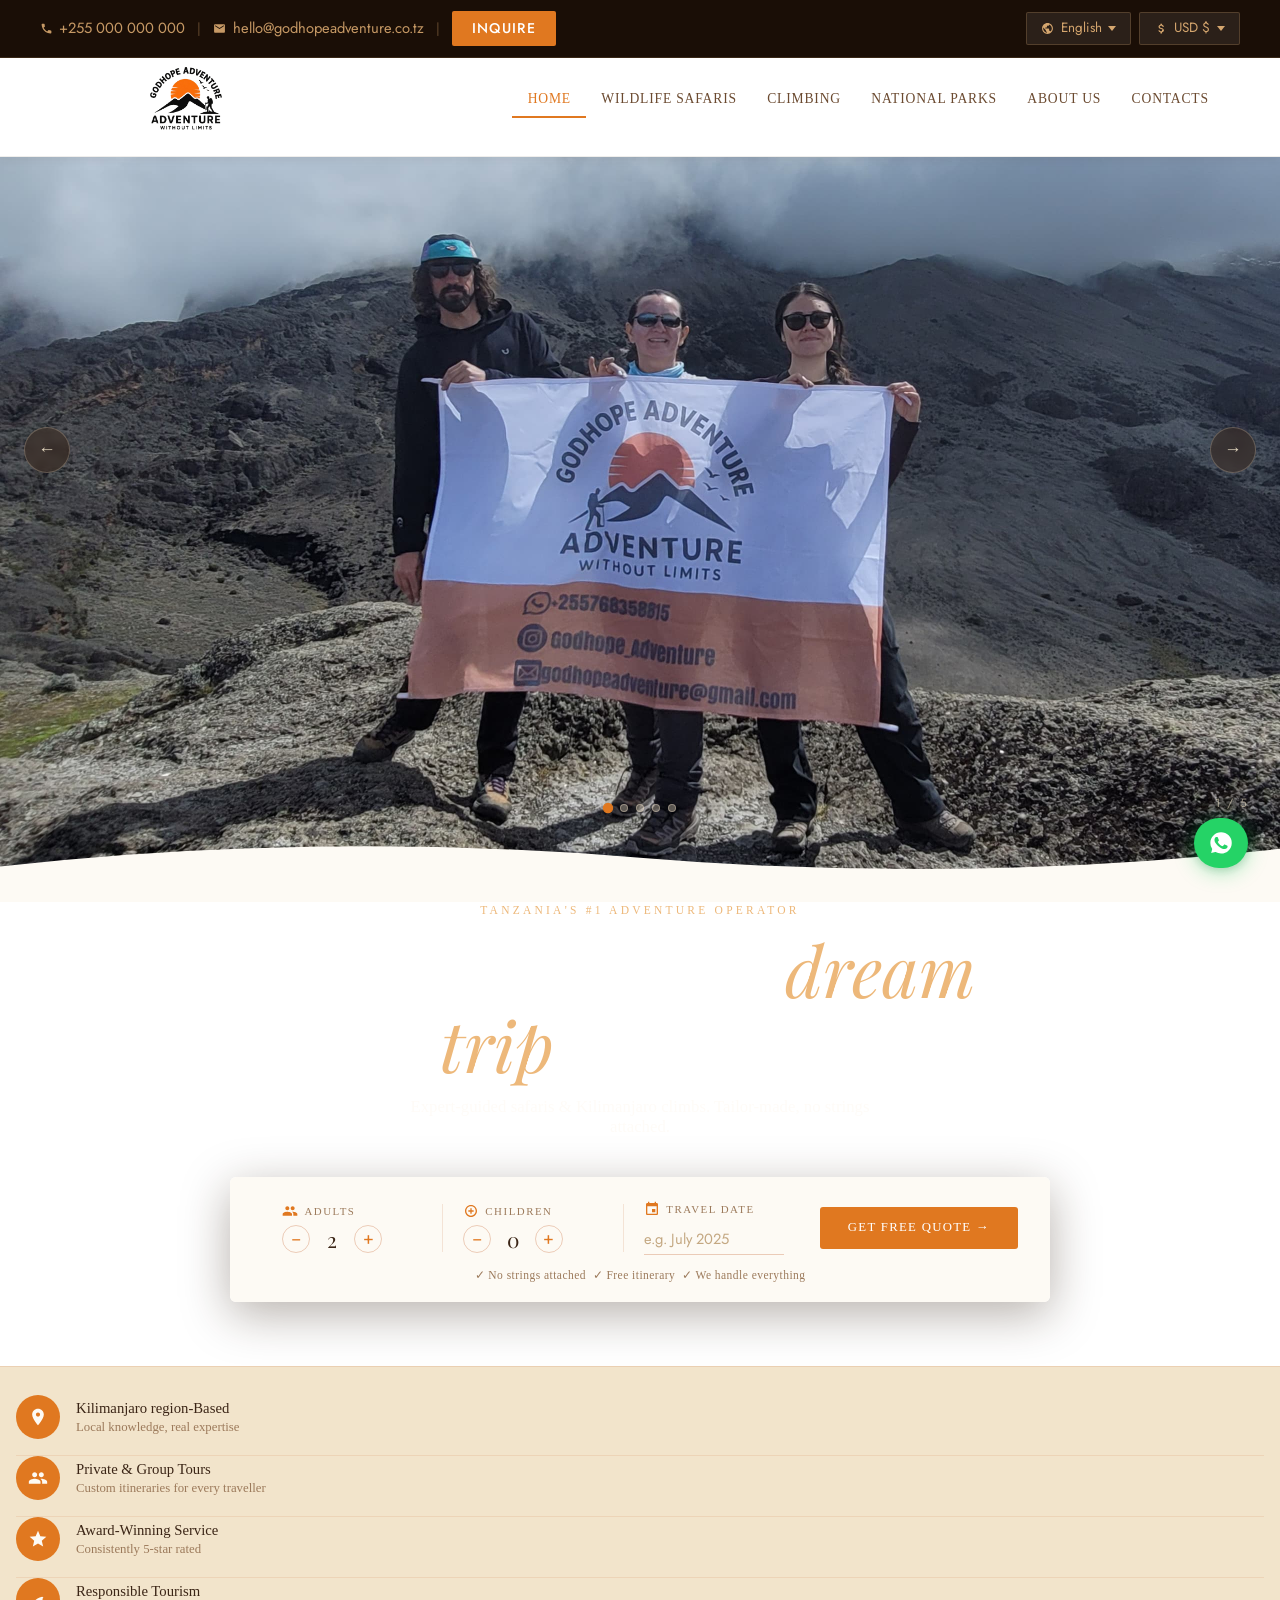
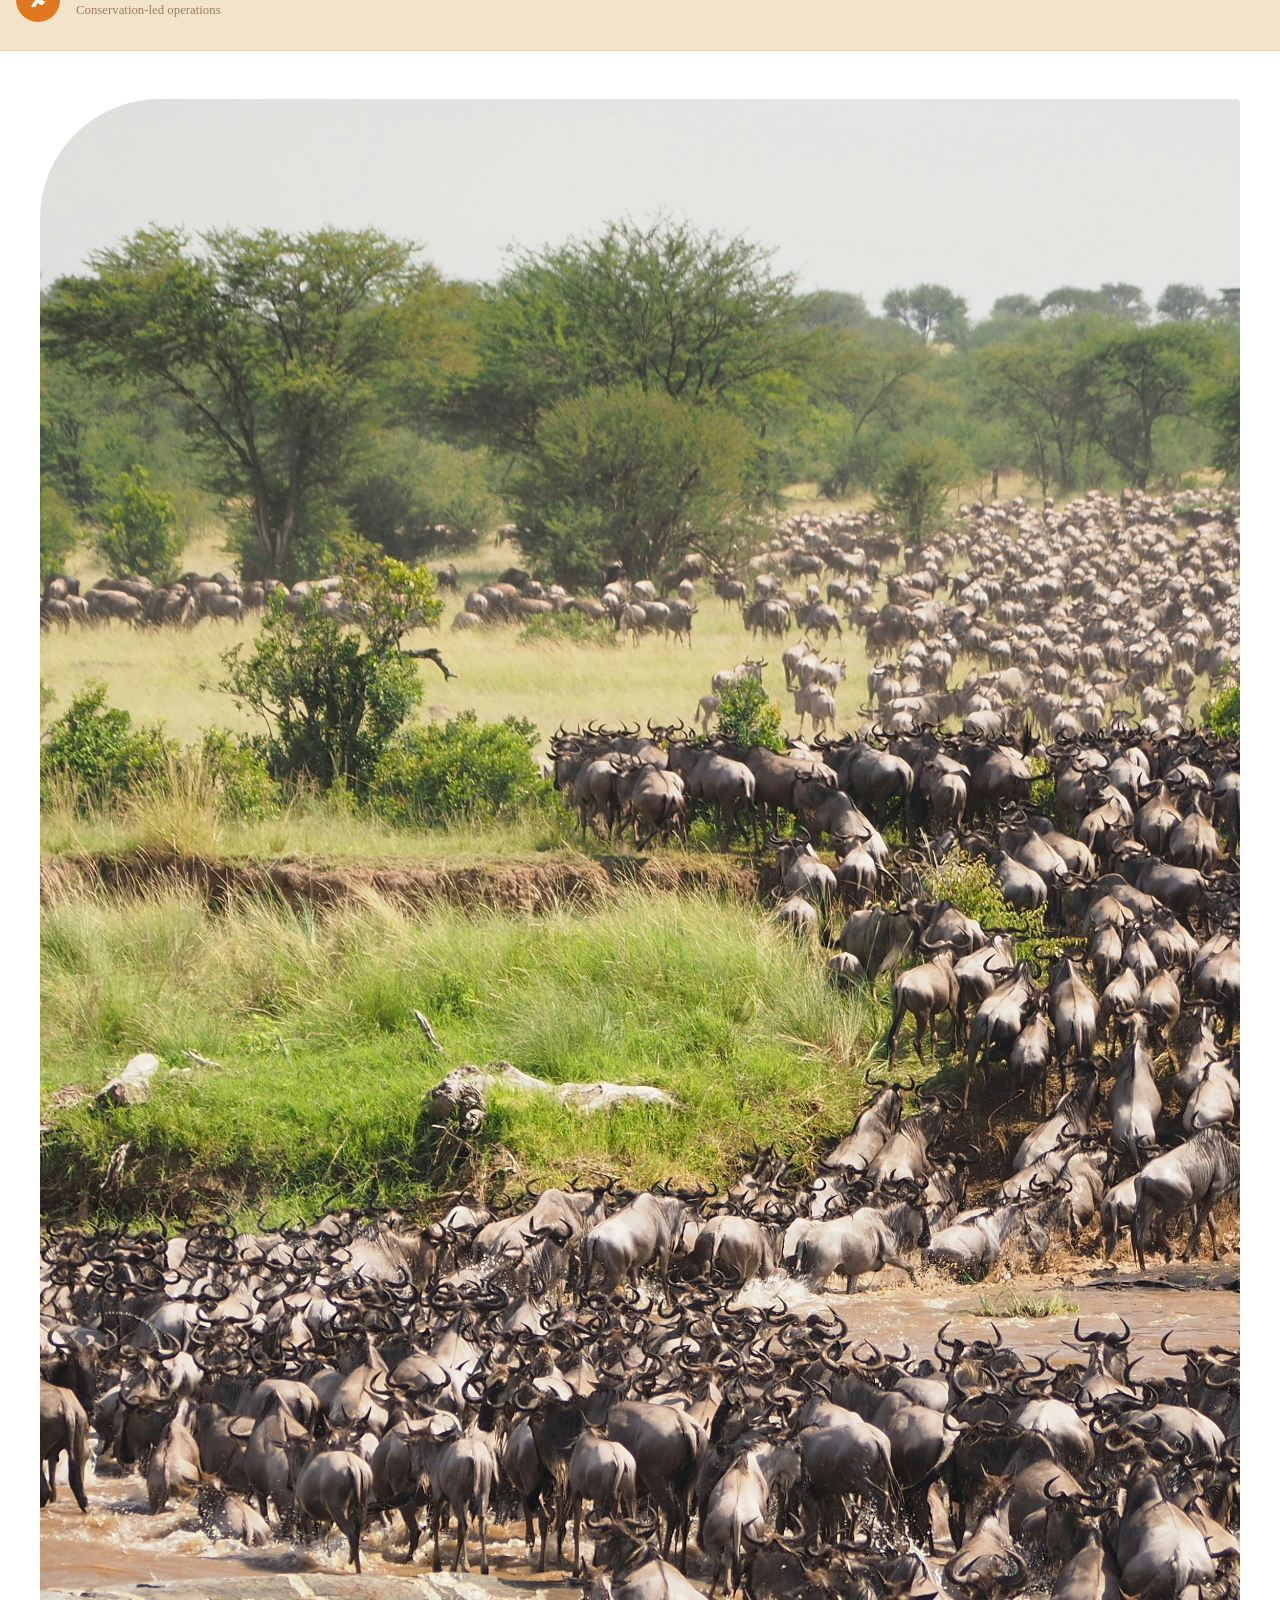
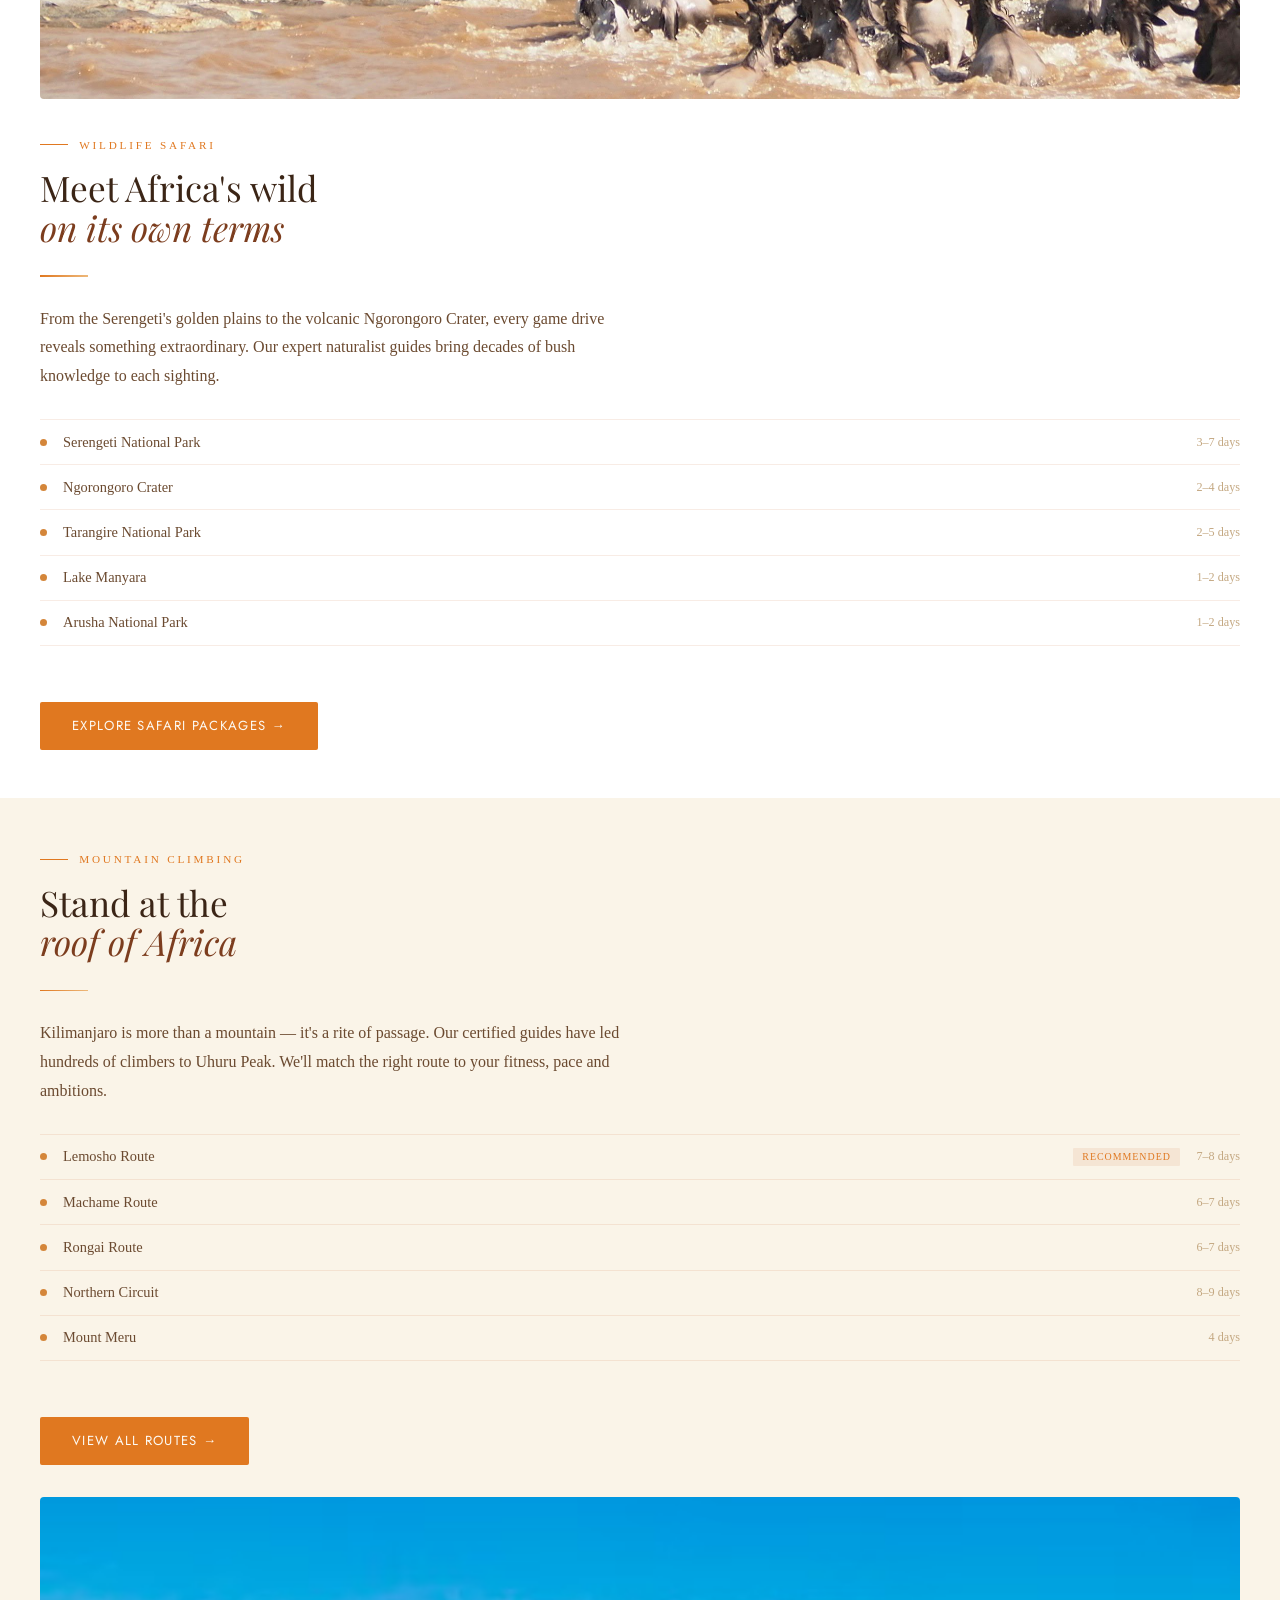
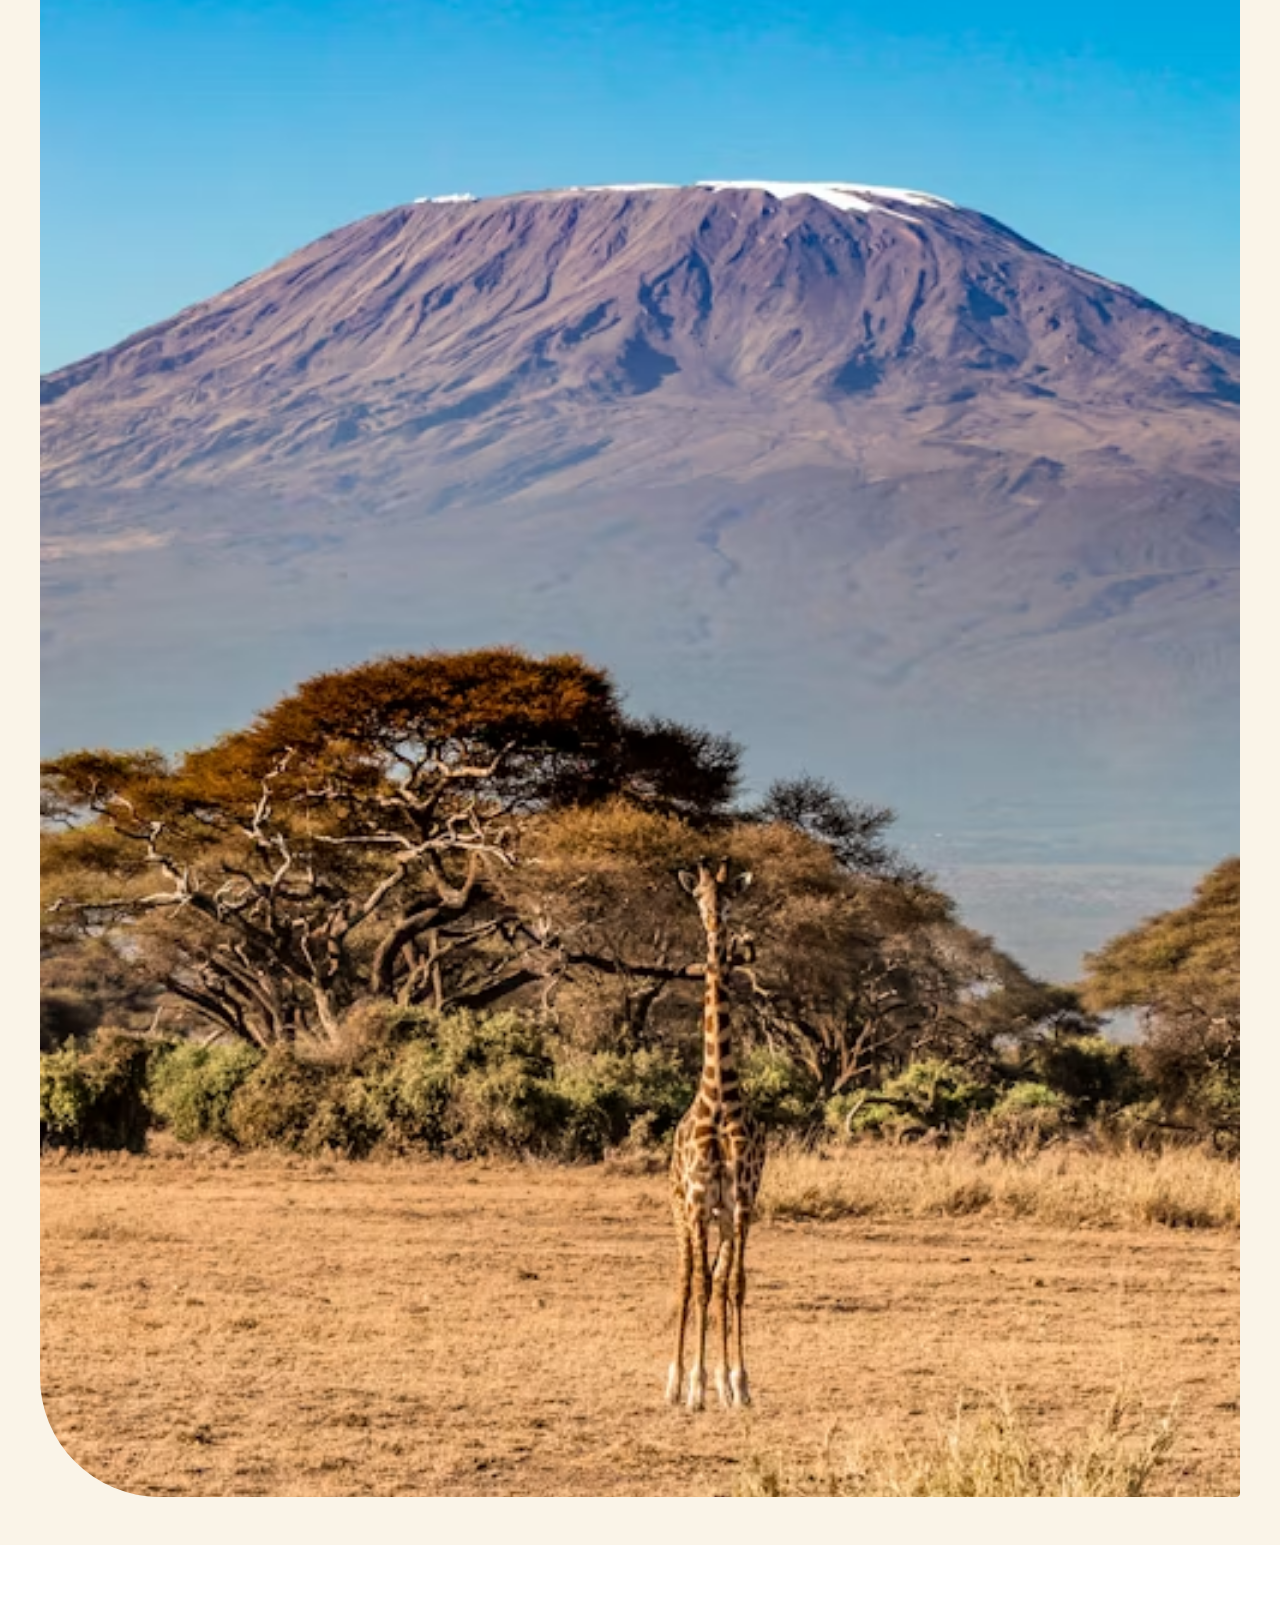
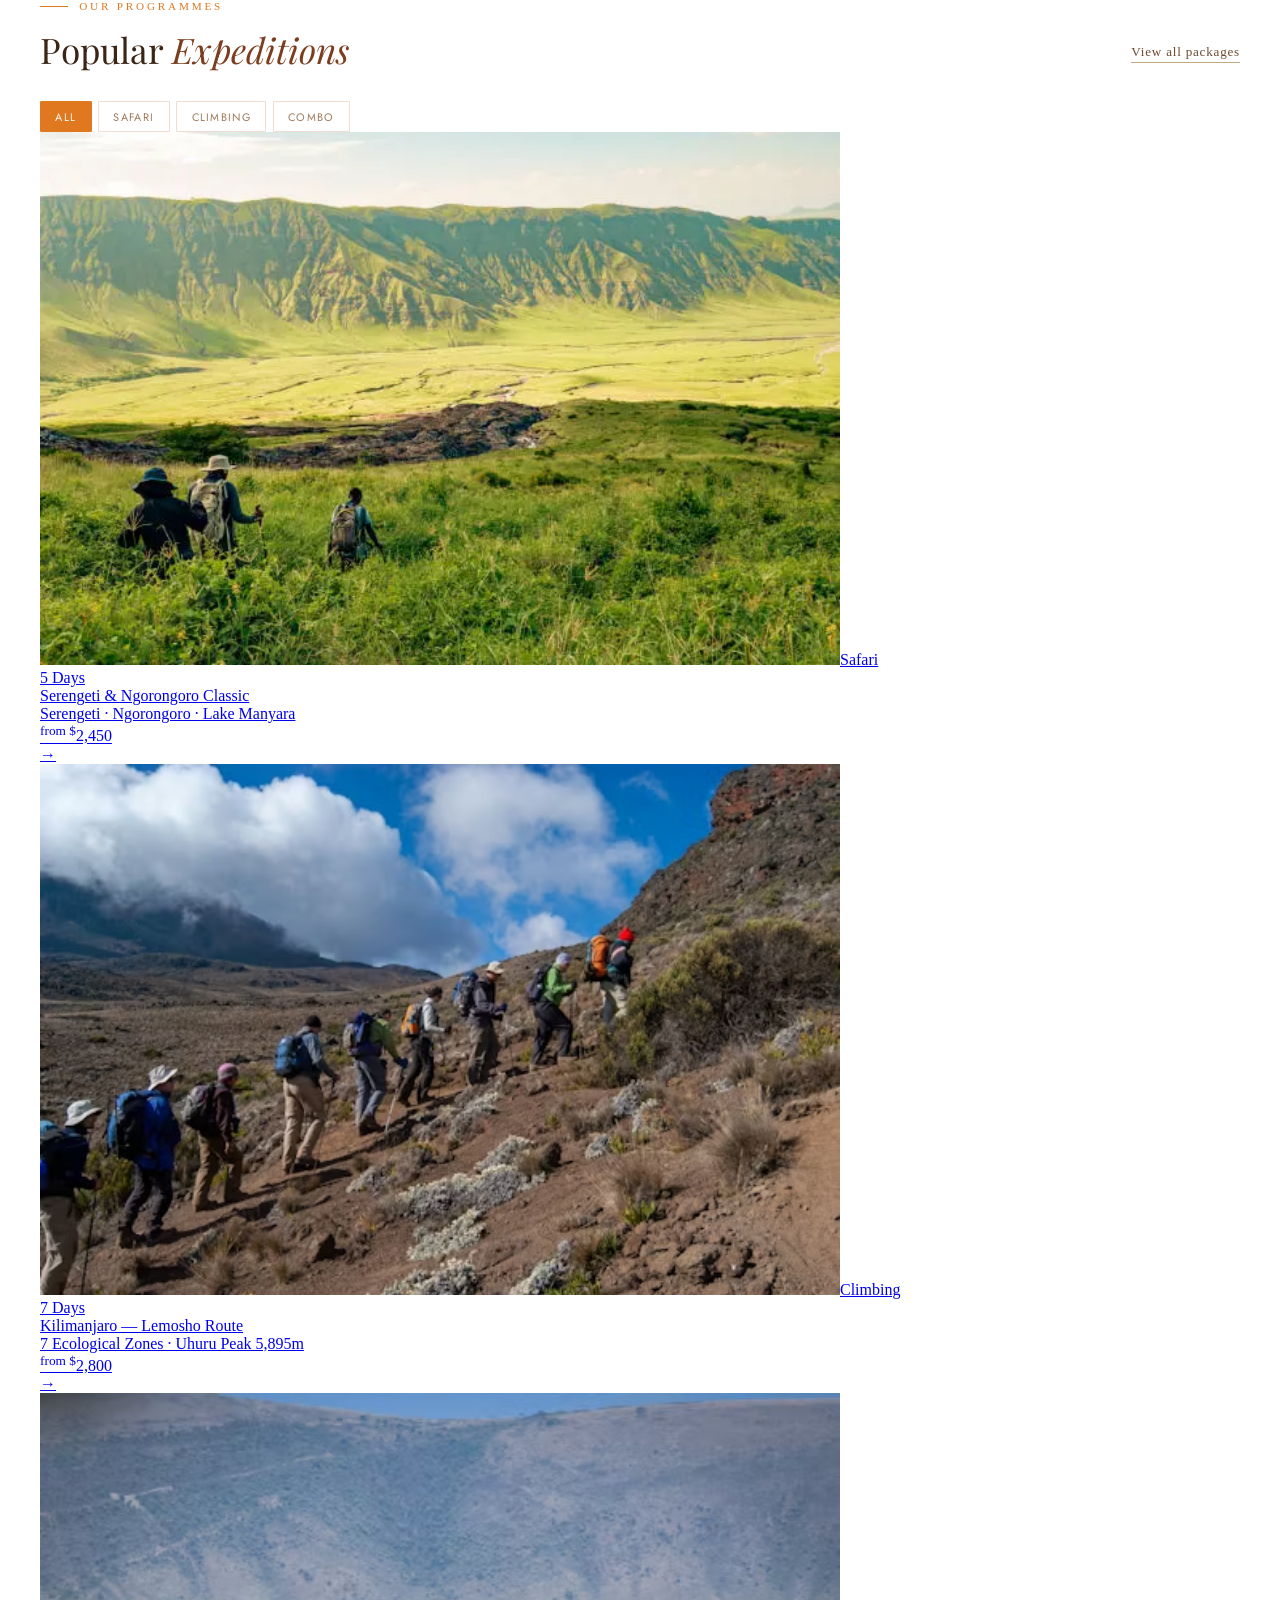
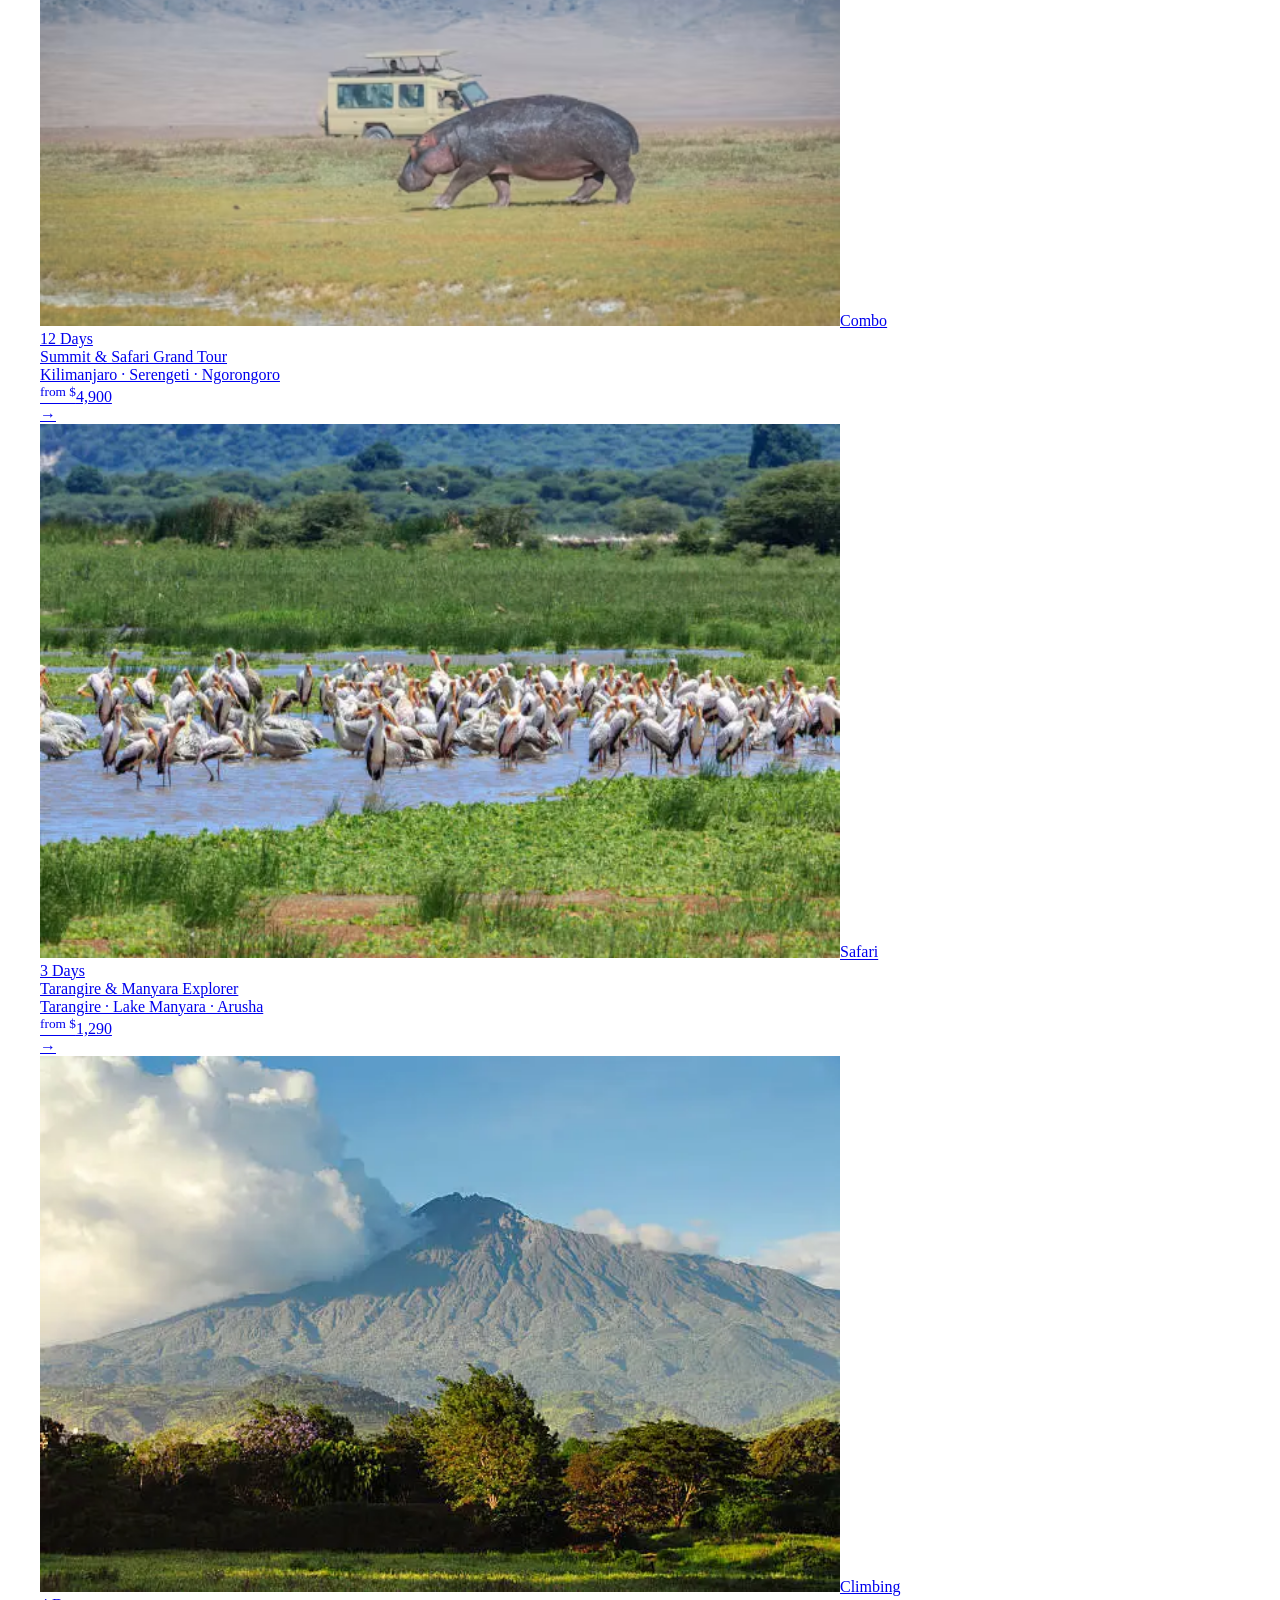
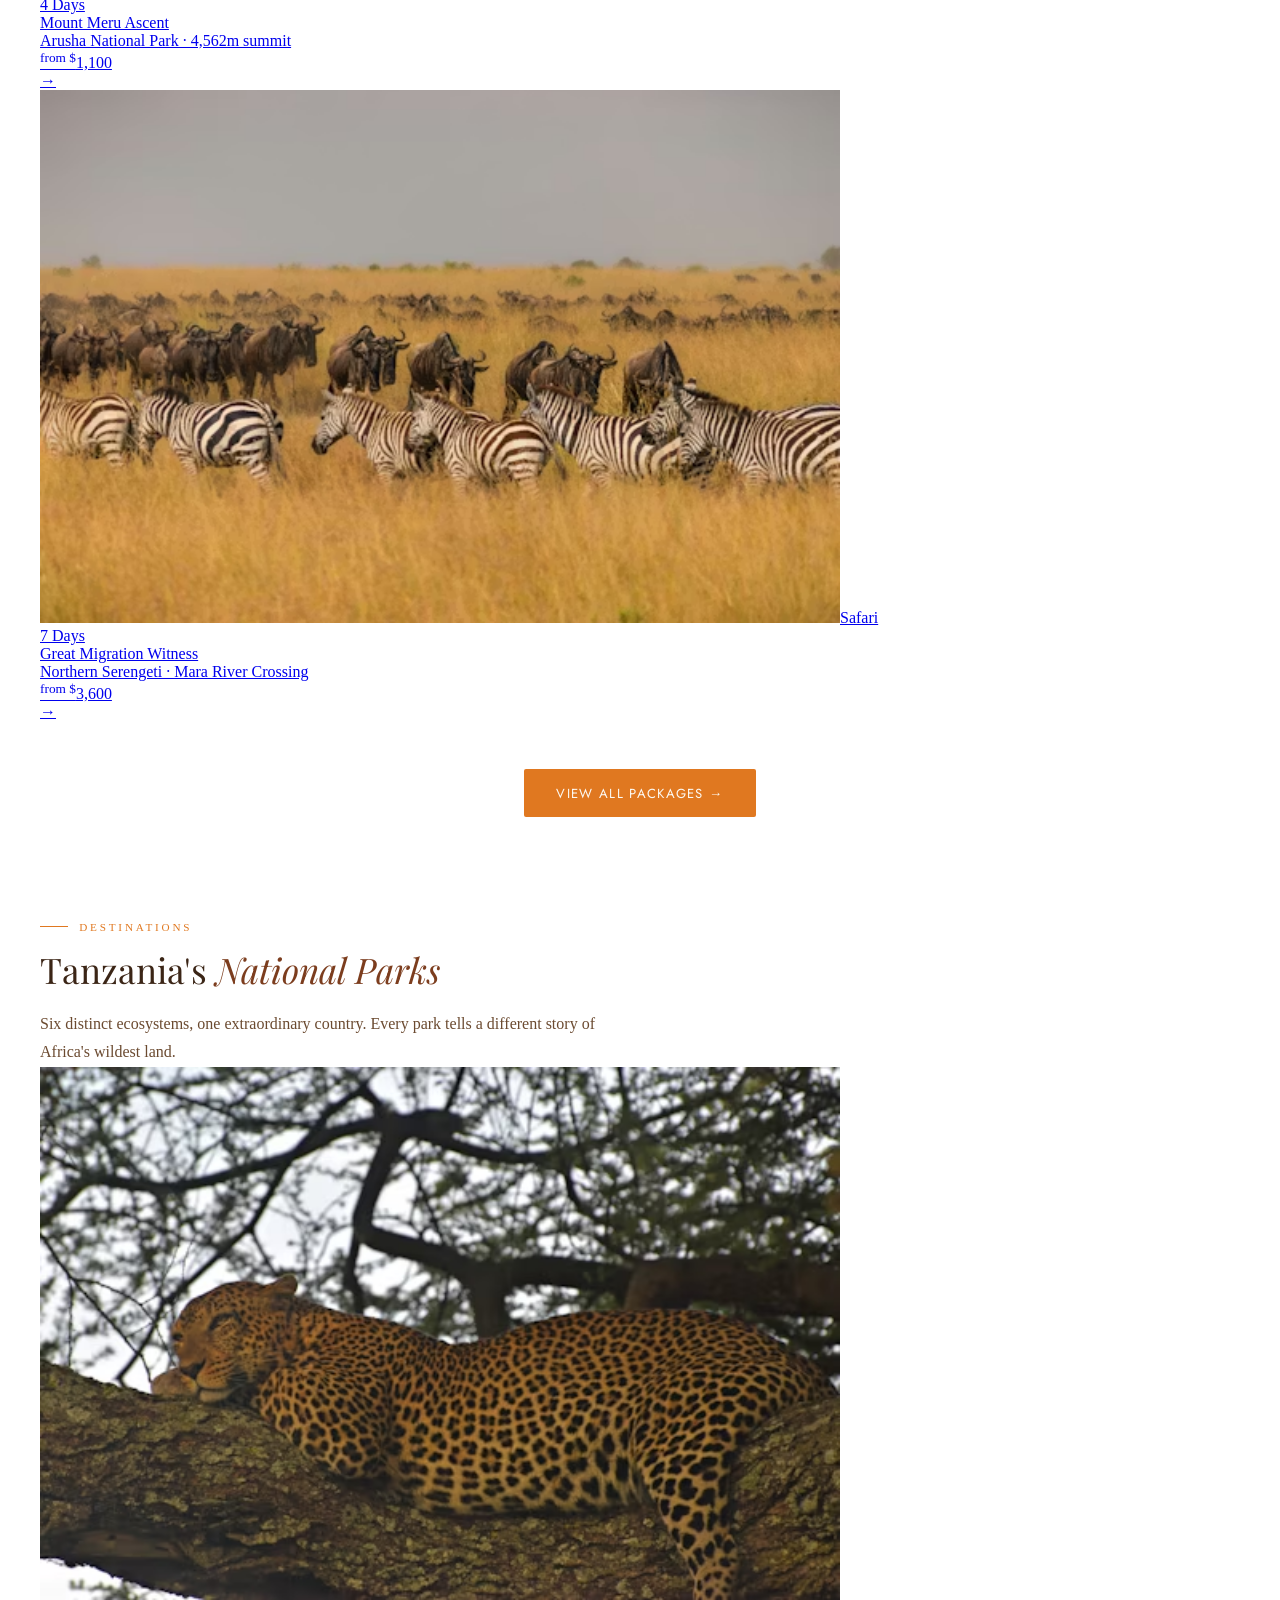
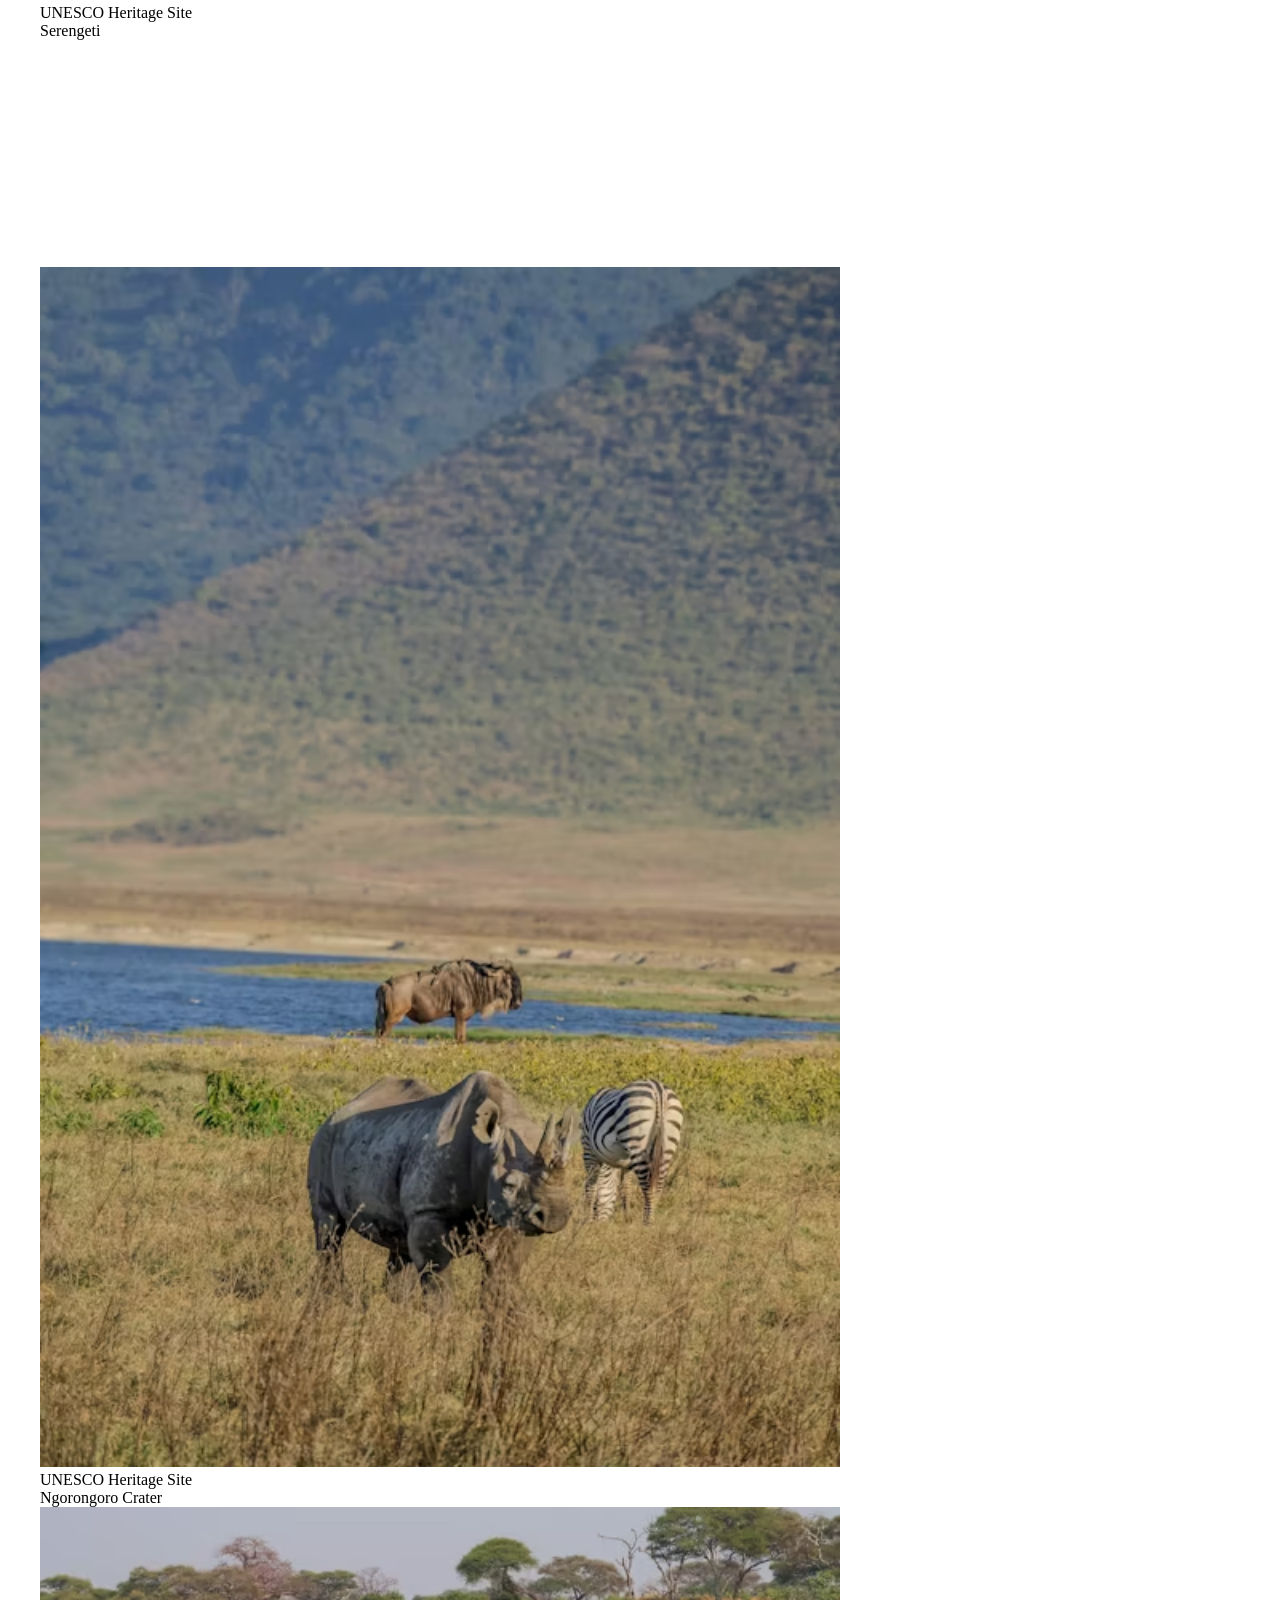
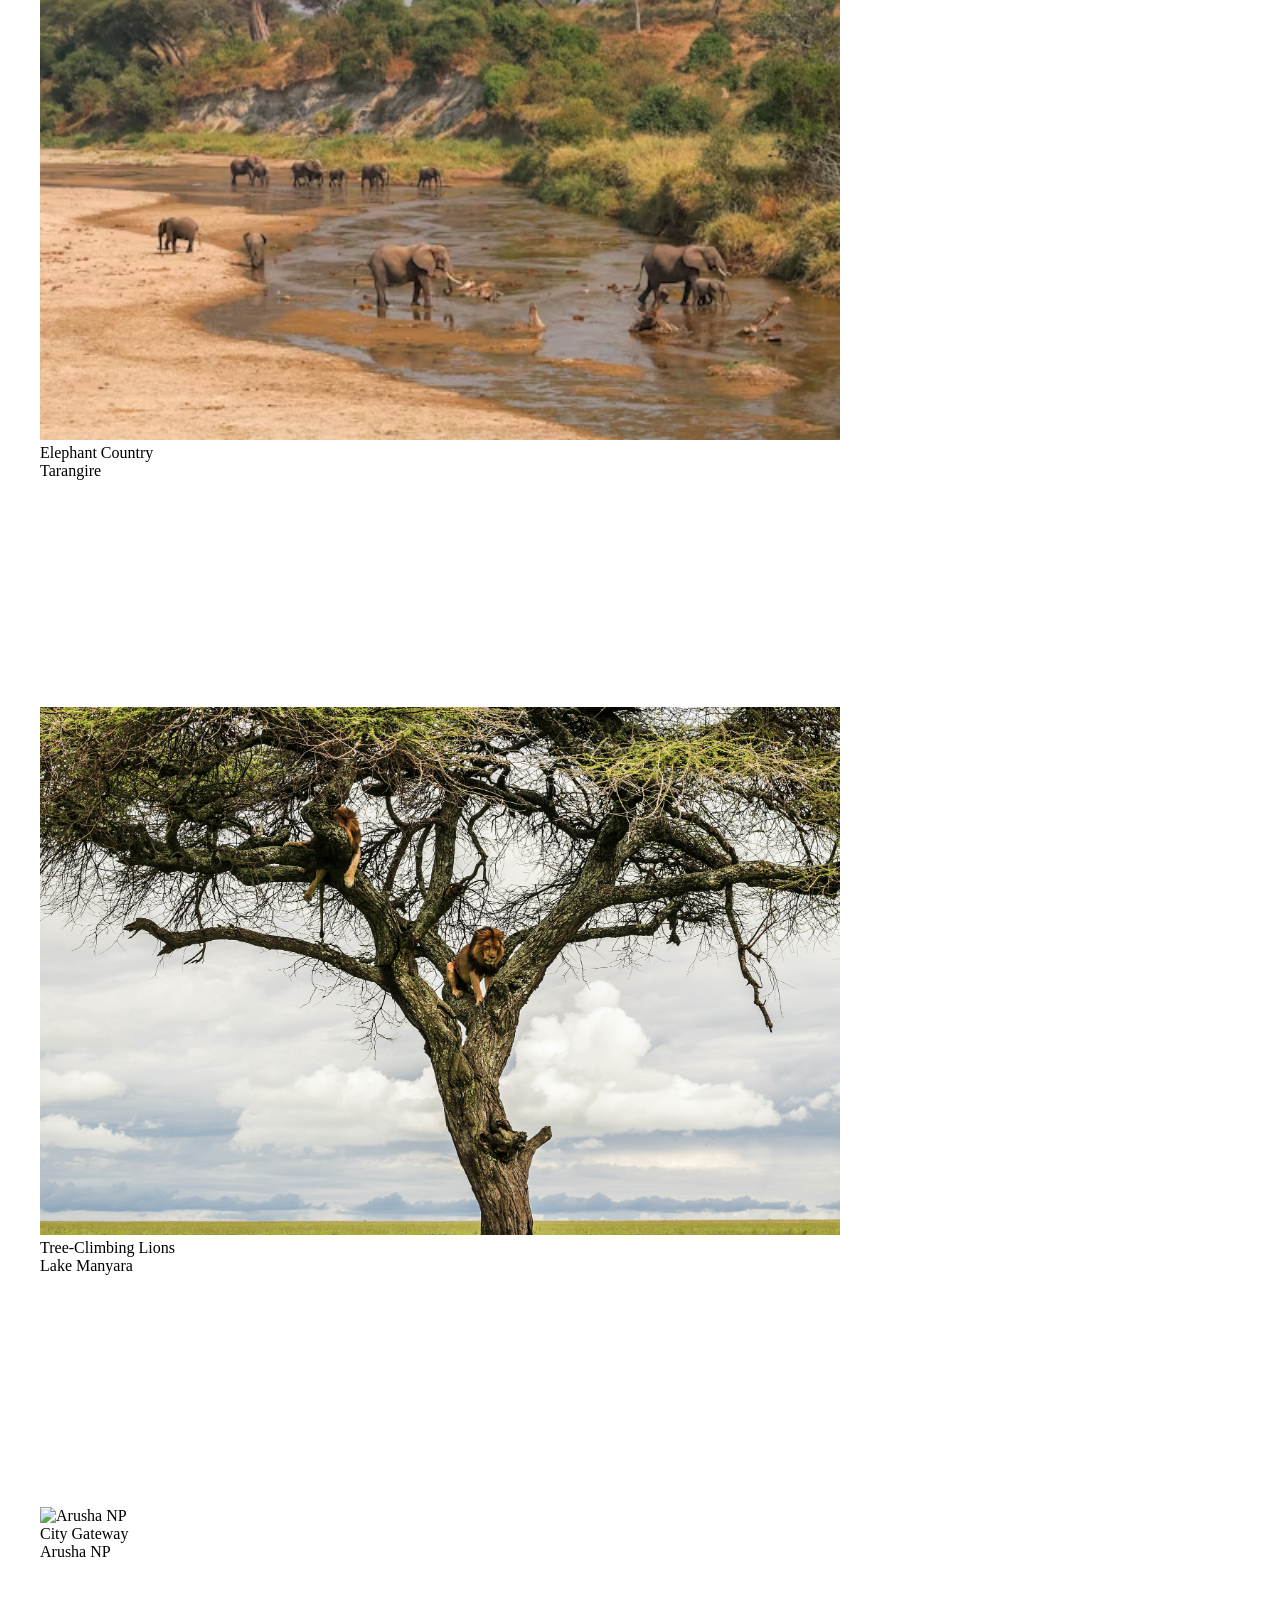
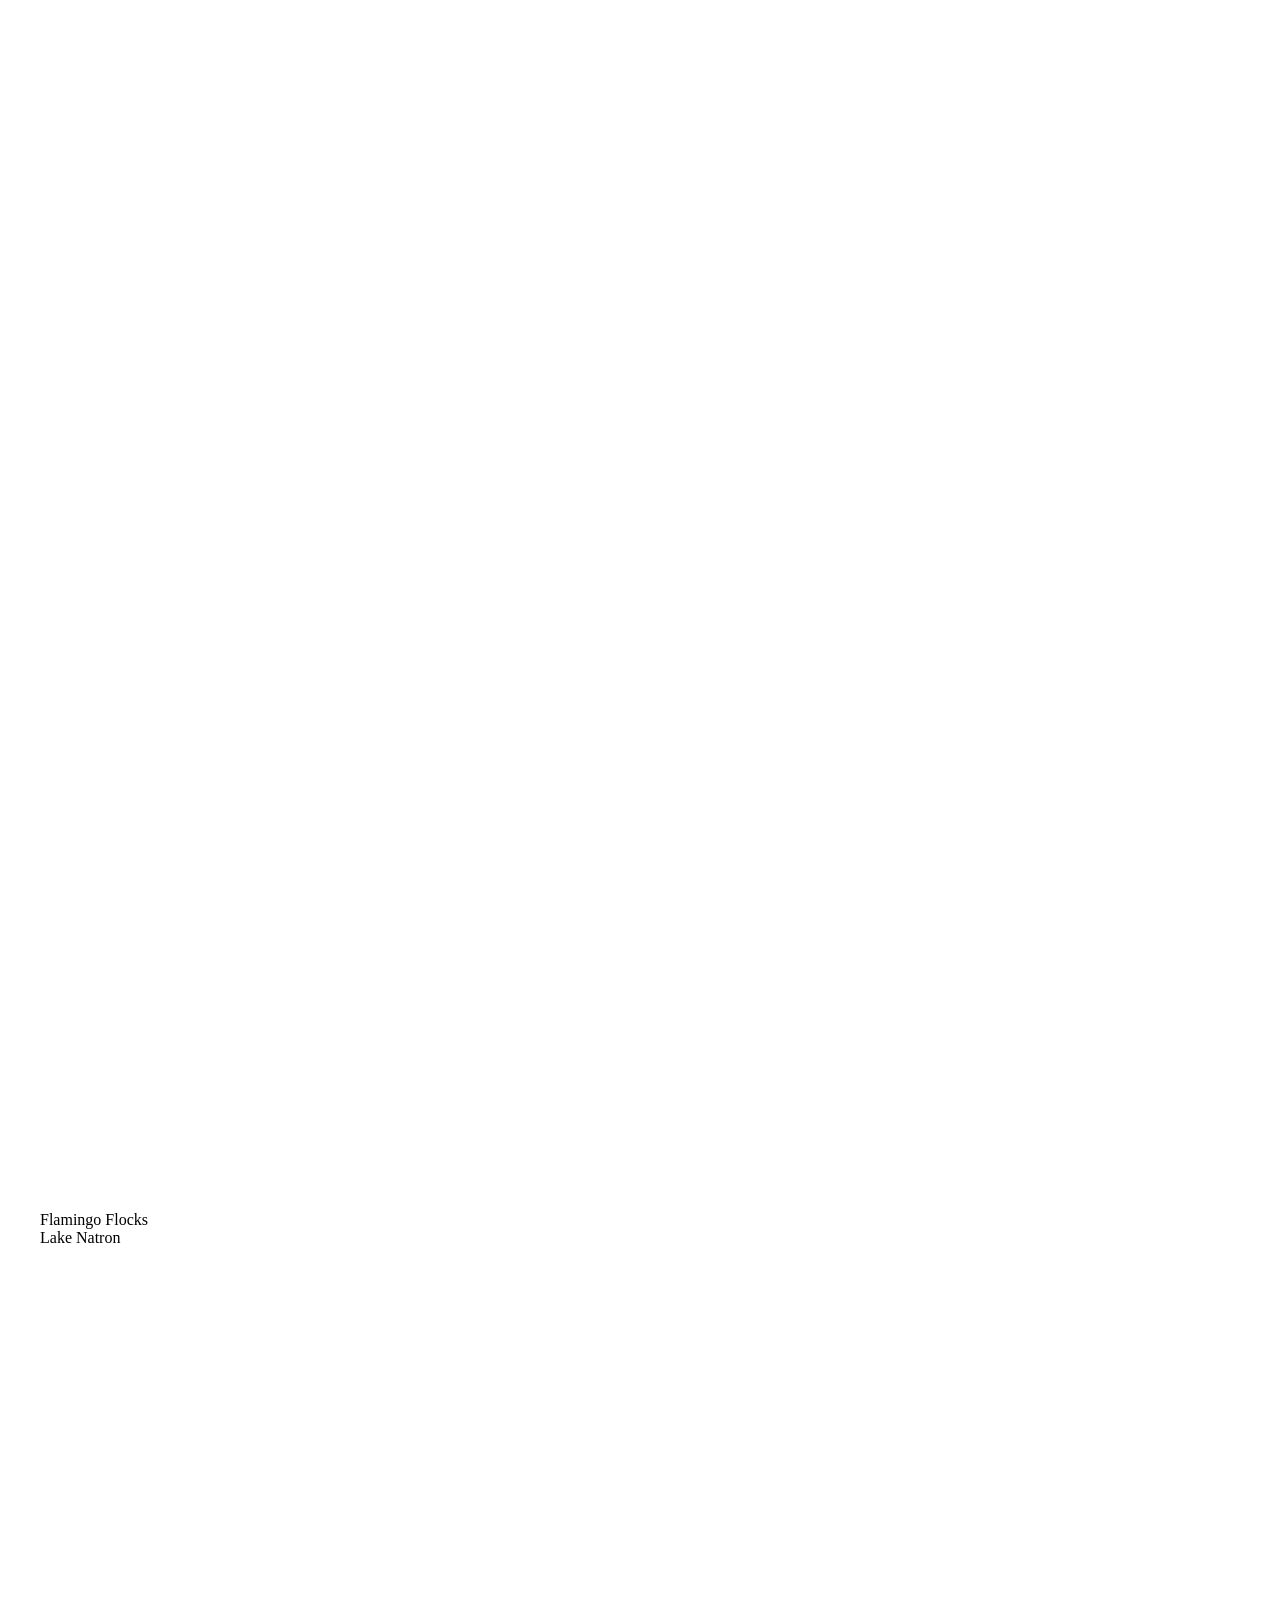
==== commit 29d5844a: "Update index.html" ====
--- a/index.html
+++ b/index.html
@@ -561,7 +561,7 @@
     </div>
     <div class="tours-grid" id="tgrid">
       <a class="tour-card" href="index.html" data-t="safari">
-        <div class="tour-card-img"><img src="'ngorongoro.webp' width='800' height='500' viewBox='0 0 800 500'%3E%3Crect width='800' height='500' fill='%23e8ddd0'/%3E%3Crect x='340' y='210' width='120' height='80' rx='4' fill='%23c4a882' opacity='.5'/%3E%3Ccircle cx='360' cy='200' r='18' fill='%23c4a882' opacity='.5'/%3E%3Ctext x='400' y='330' font-family='sans-serif' font-size='14' fill='%23a08060' text-anchor='middle'%3EYour Photo Here%3C/text%3E%3C/svg%3E" alt="Serengeti" loading="lazy""><span class="tour-tag">Safari</span></div>
+        <div class="tour-card-img"><img src='ngorongoro.webp' width='800' height='500' viewBox='0 0 800 500'%3E%3Crect width='800' height='500' fill='%23e8ddd0'/%3E%3Crect x='340' y='210' width='120' height='80' rx='4' fill='%23c4a882' opacity='.5'/%3E%3Ccircle cx='360' cy='200' r='18' fill='%23c4a882' opacity='.5'/%3E%3Ctext x='400' y='330' font-family='sans-serif' font-size='14' fill='%23a08060' text-anchor='middle'%3EYour Photo Here%3C/text%3E%3C/svg%3E" alt="Serengeti" loading="lazy"><span class="tour-tag">Safari</span></div>
         <div class="tour-body"><div class="tour-days">5 Days</div><div class="tour-title">Serengeti & Ngorongoro Classic</div><div class="tour-parks">Serengeti · Ngorongoro · Lake Manyara</div><div class="tour-footer"><div class="tour-price" data-usd="2450"><sup>from $</sup>2,450</div><div class="tour-arrow">→</div></div></div>
       </a>
       <a class="tour-card" href="index.html" data-t="climb">
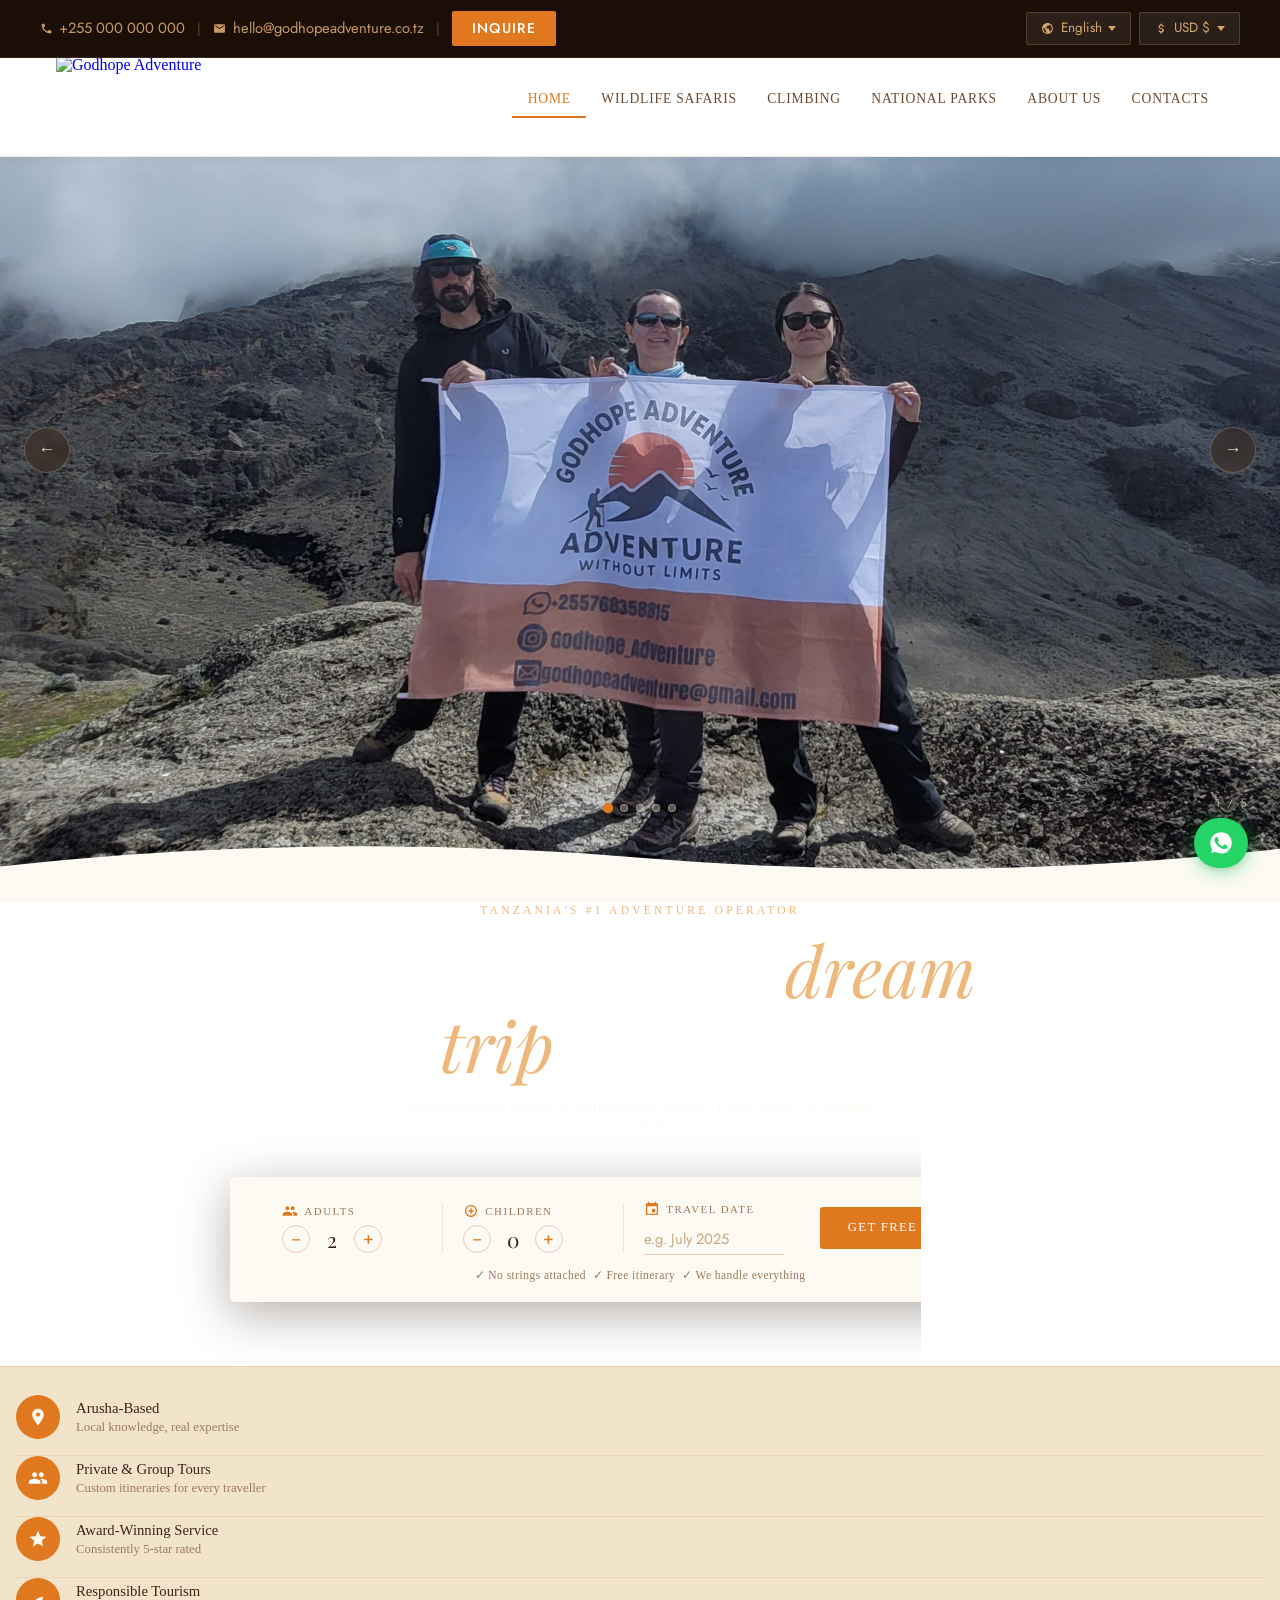
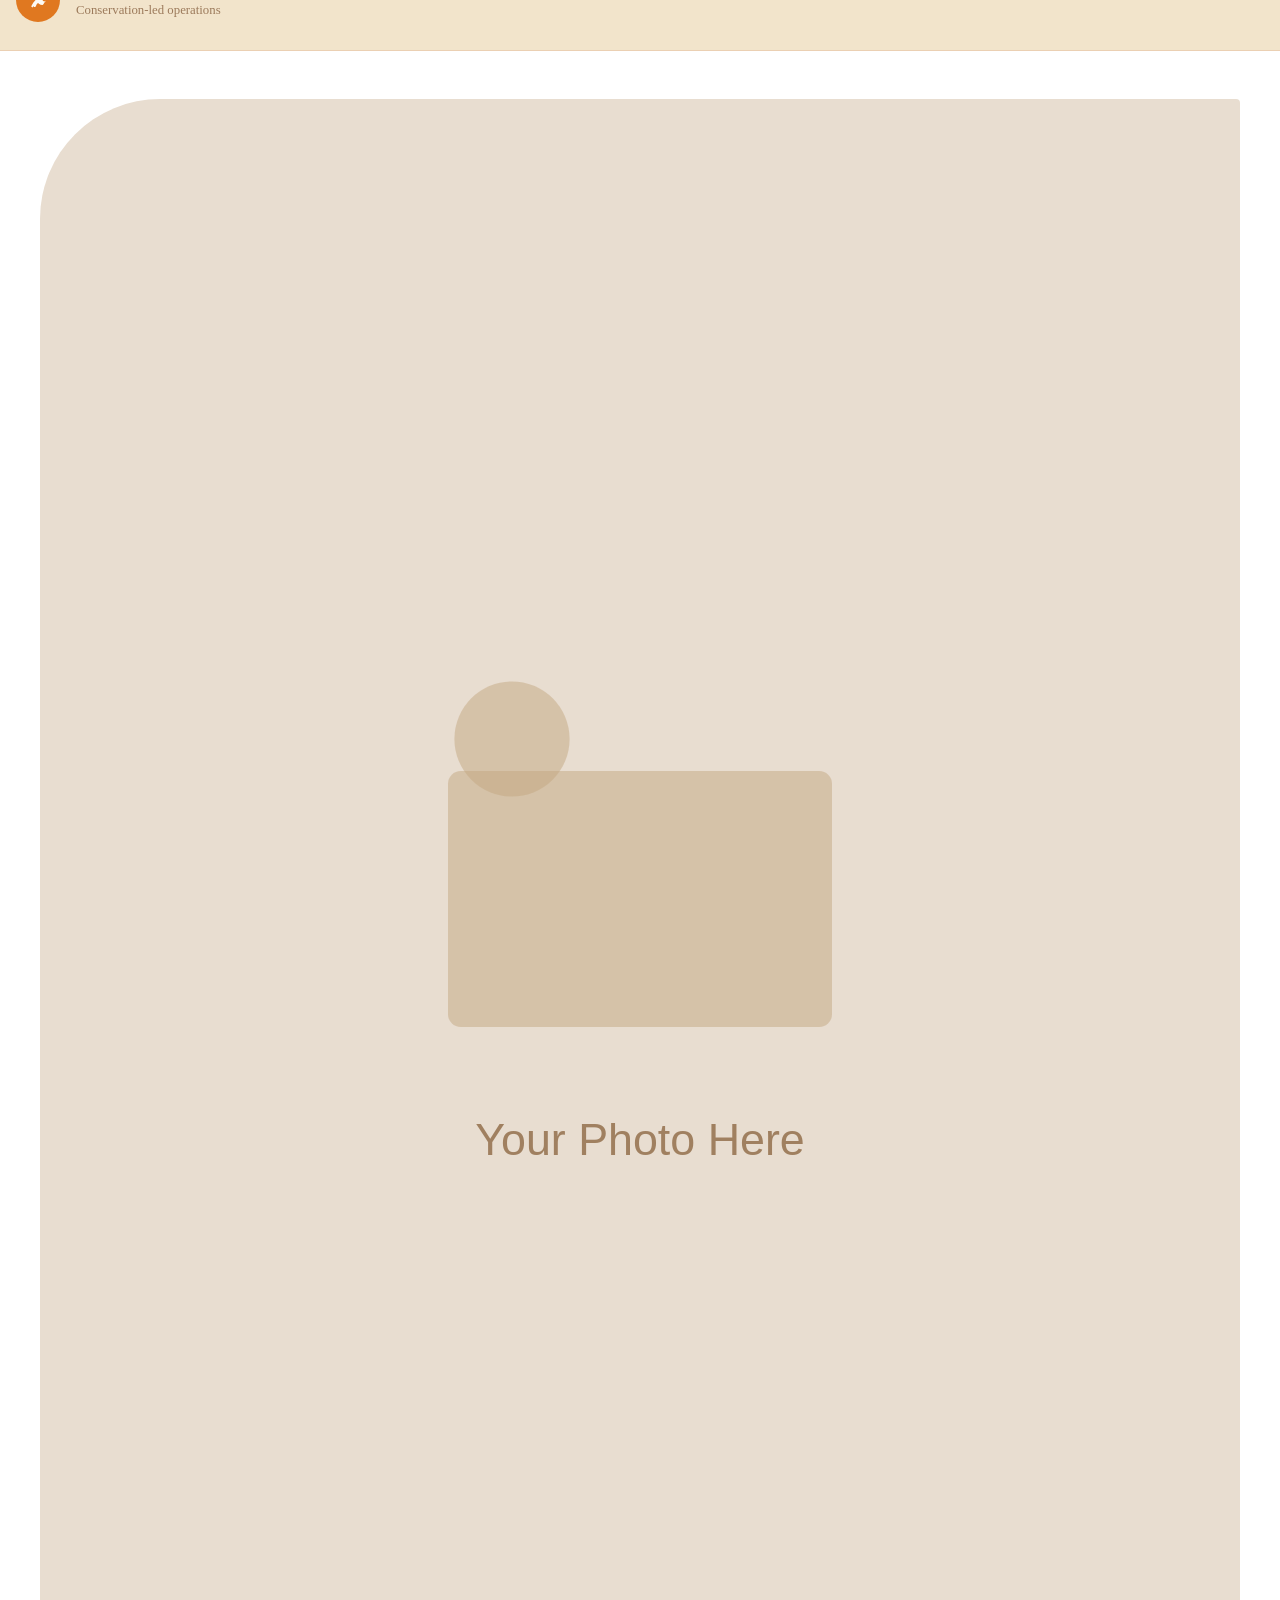
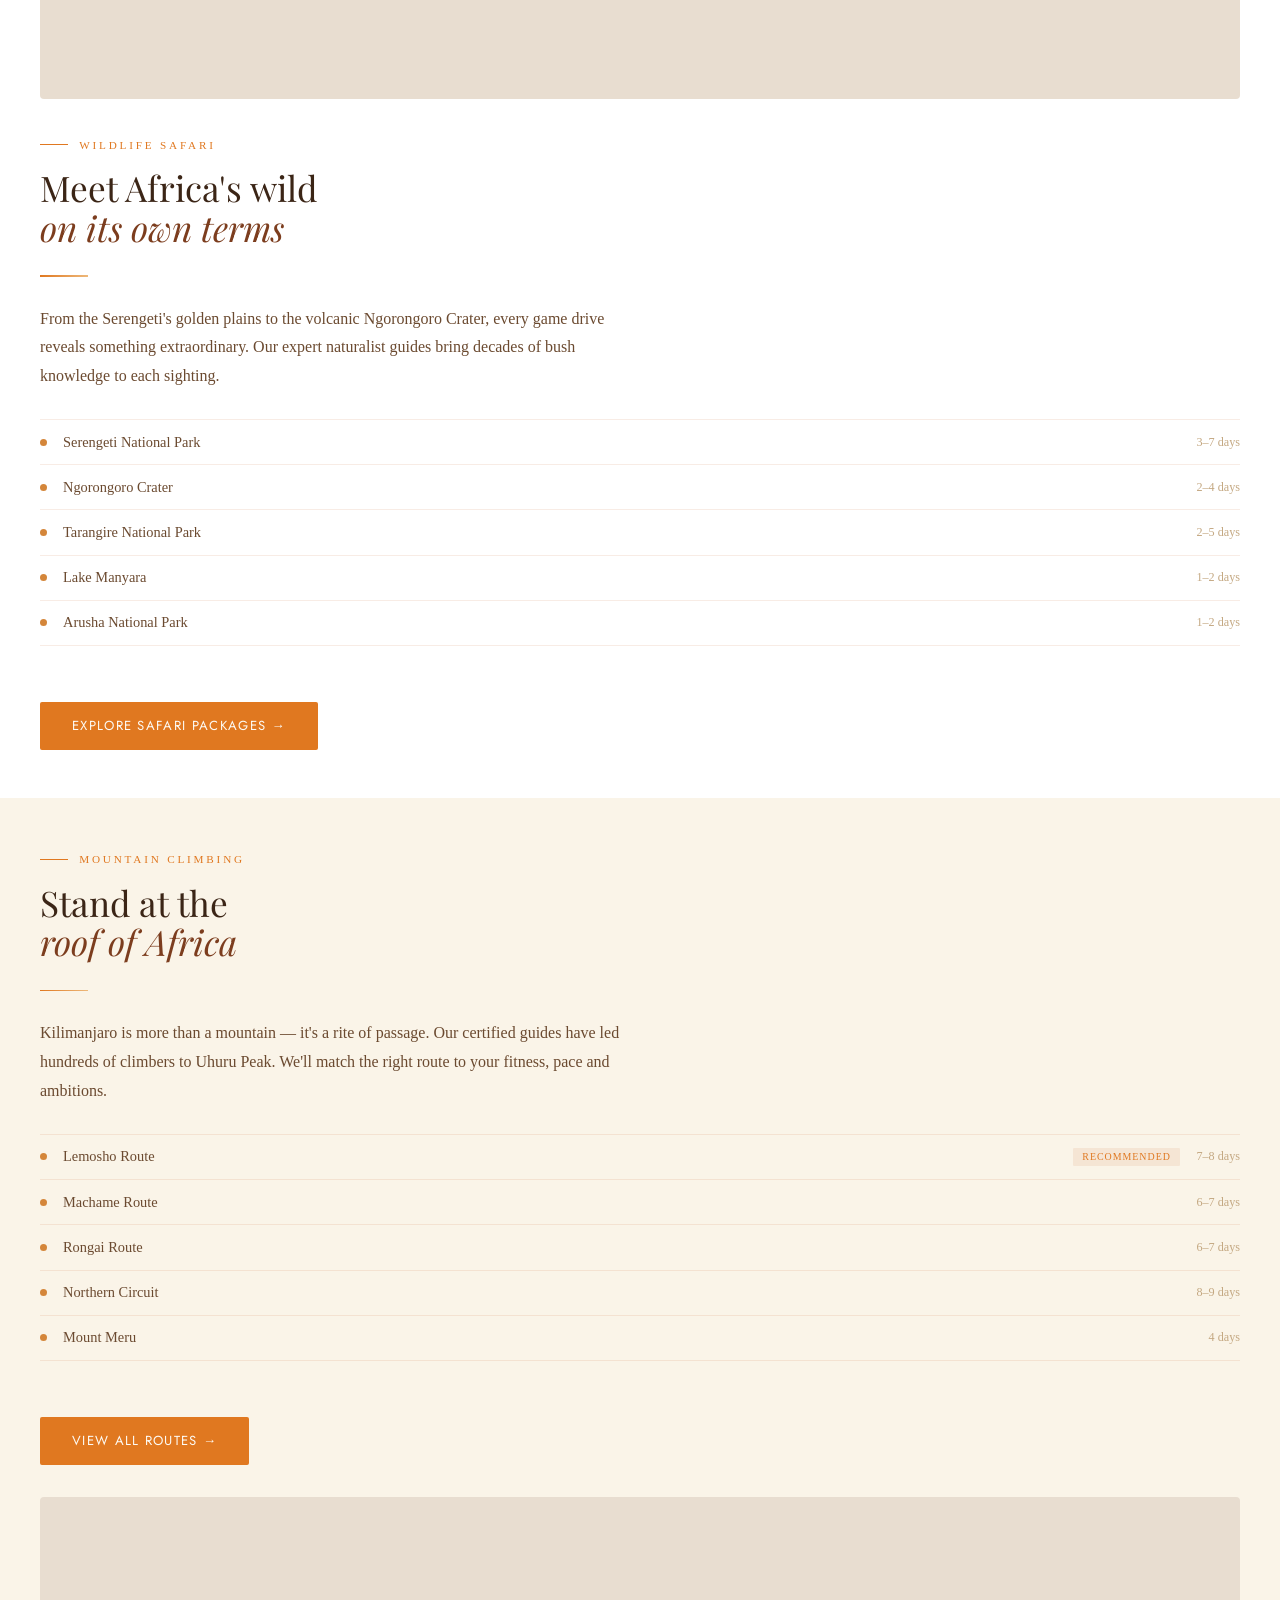
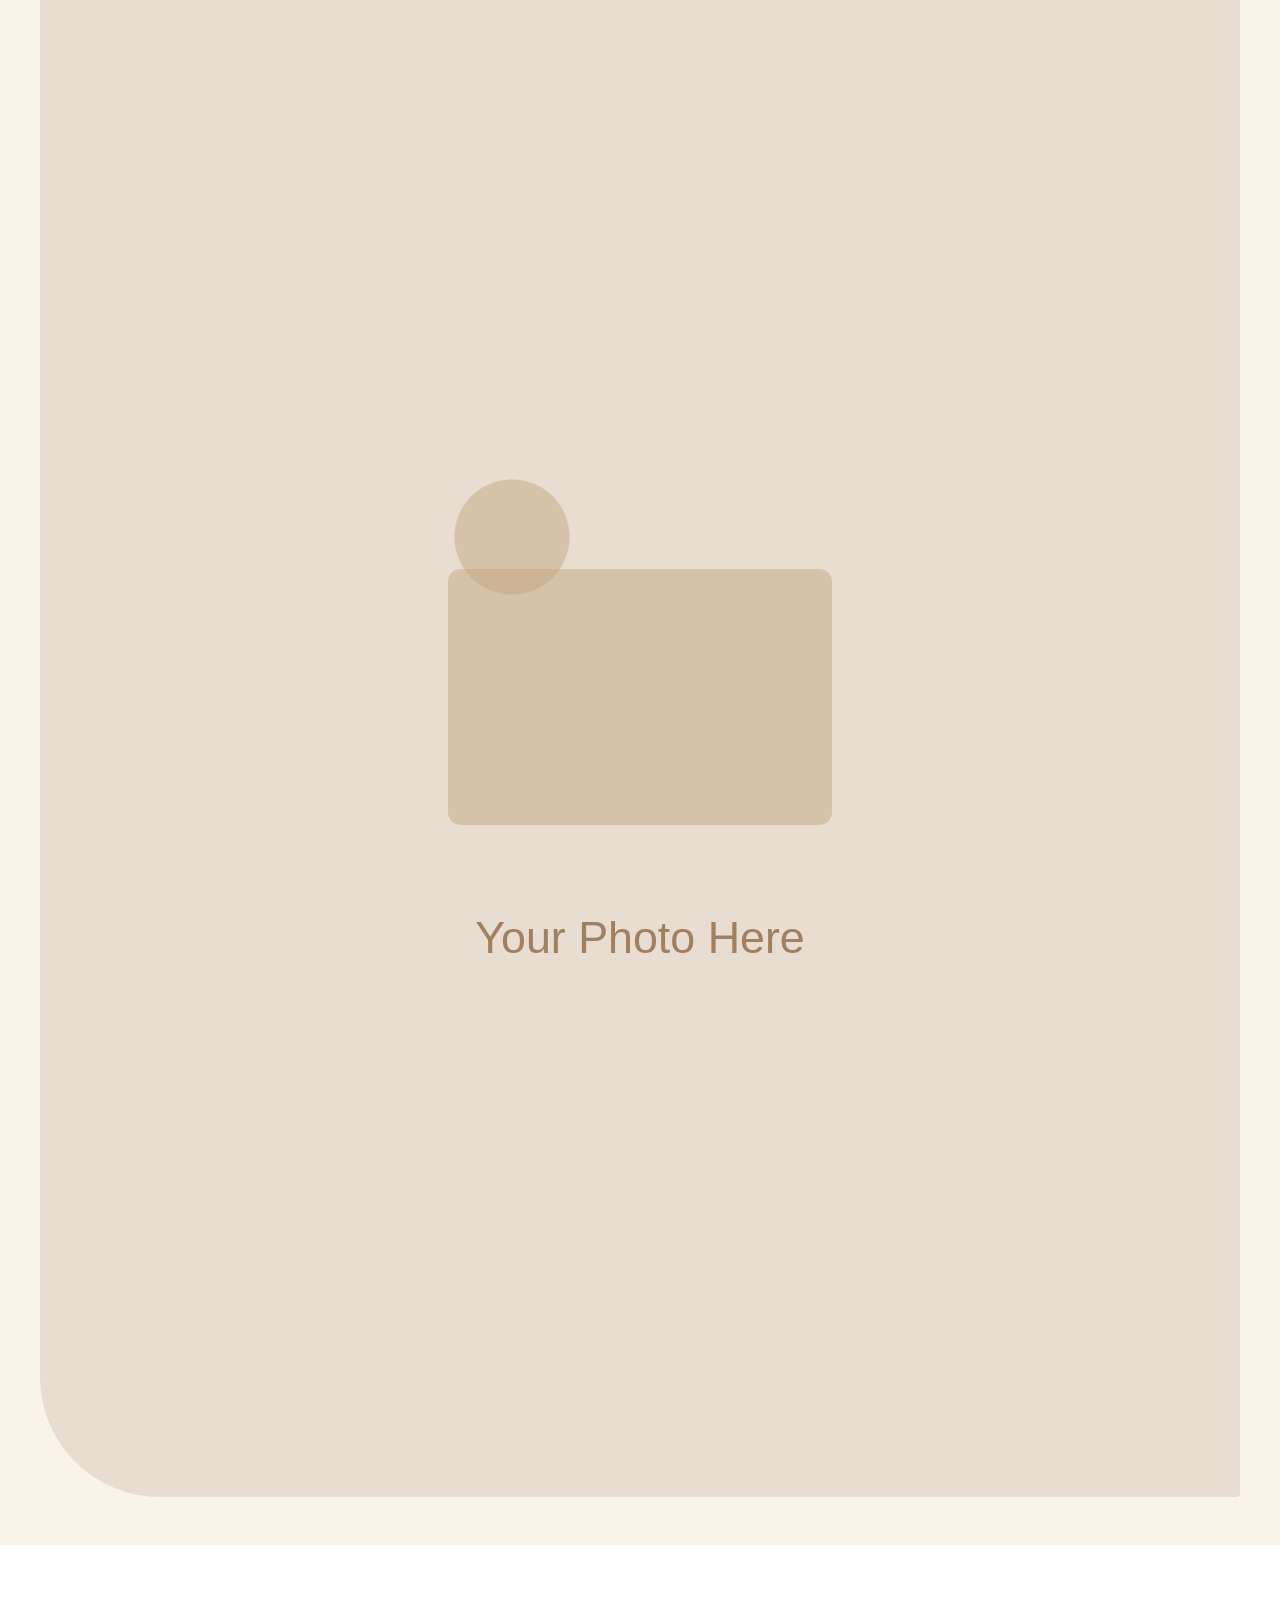
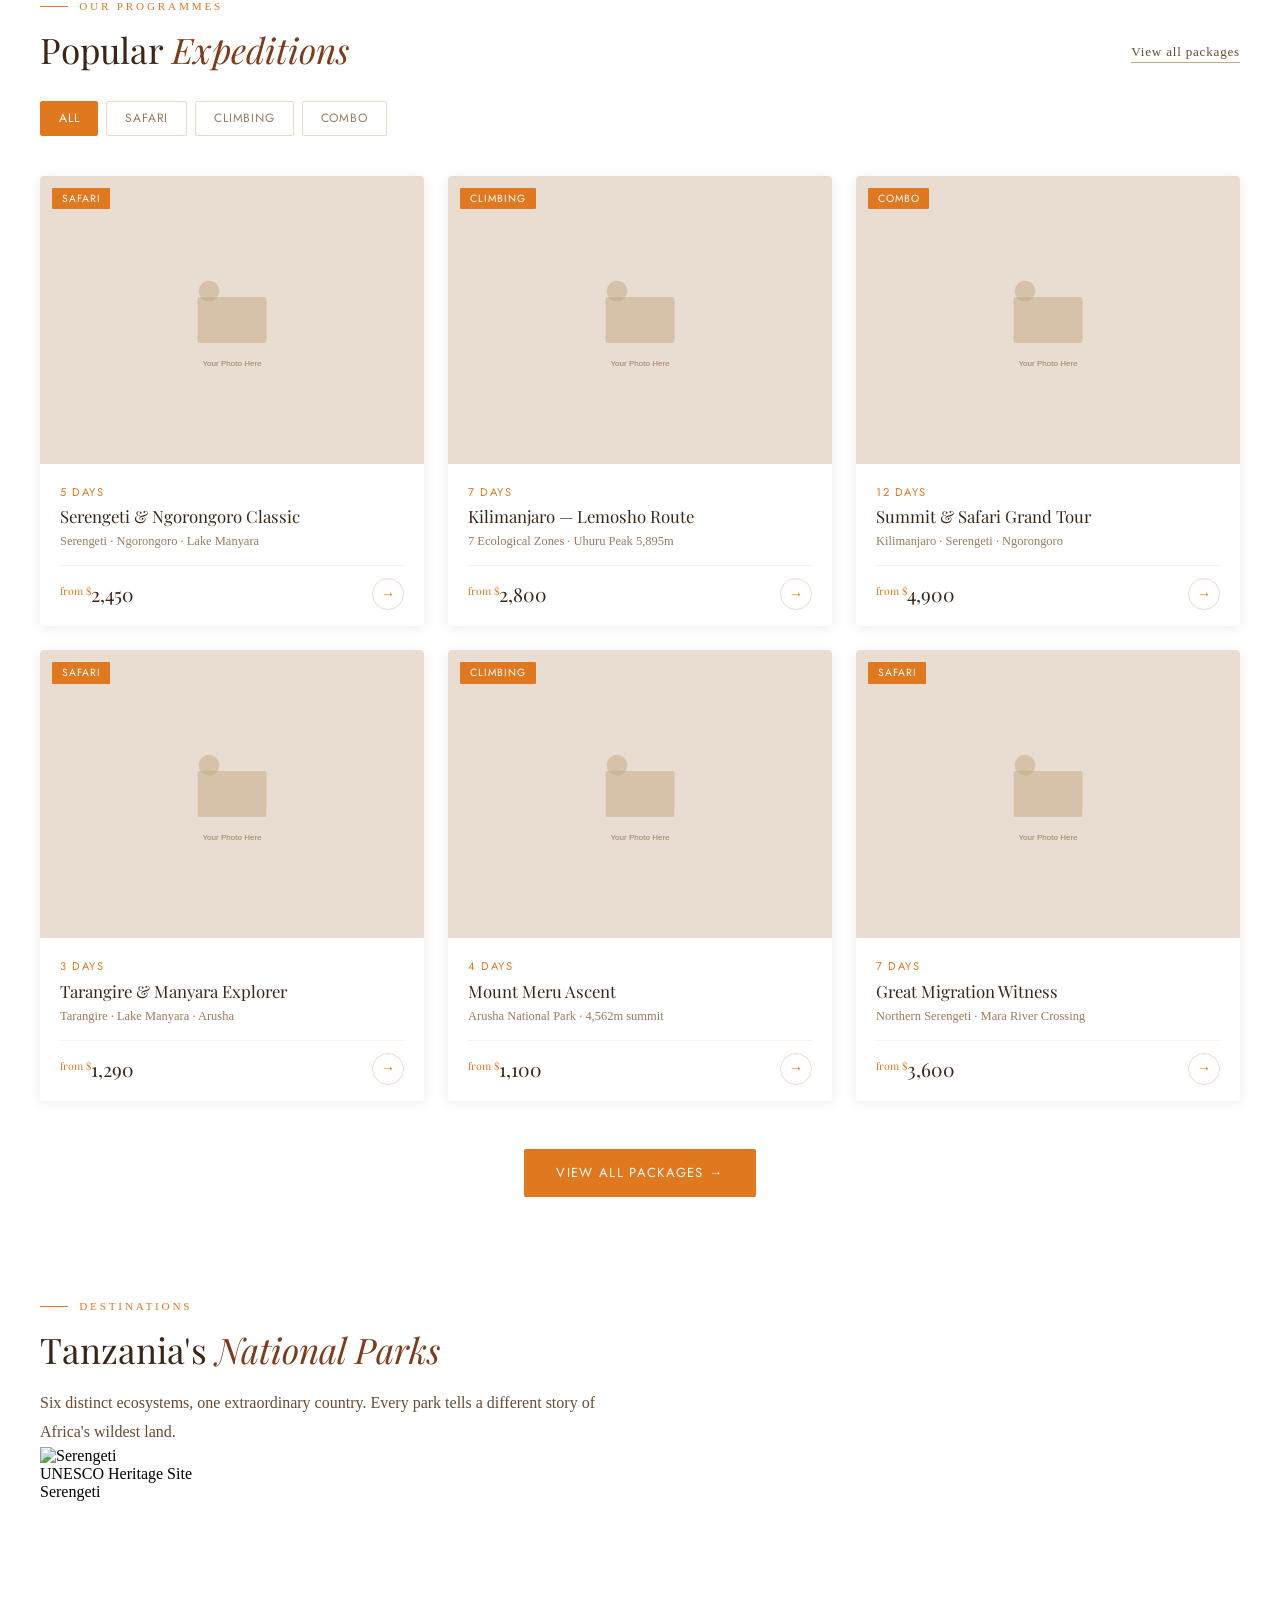
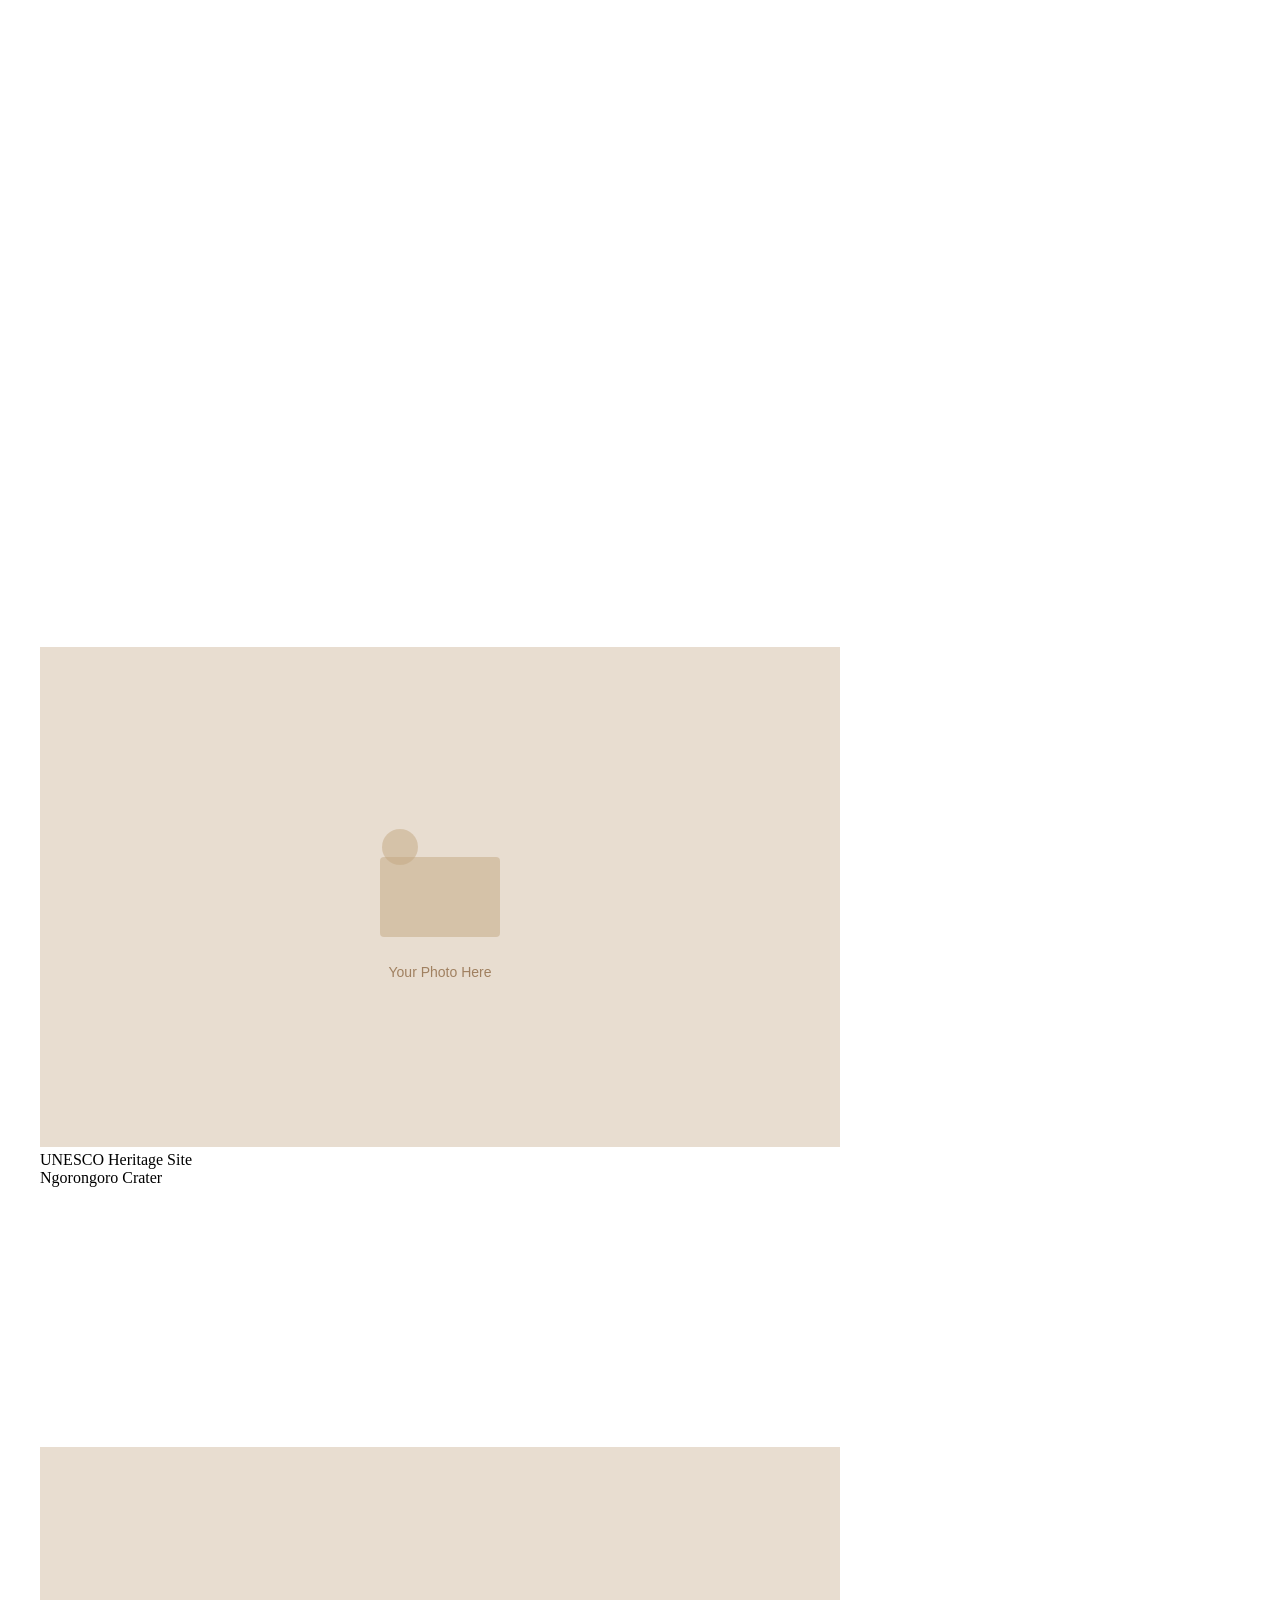
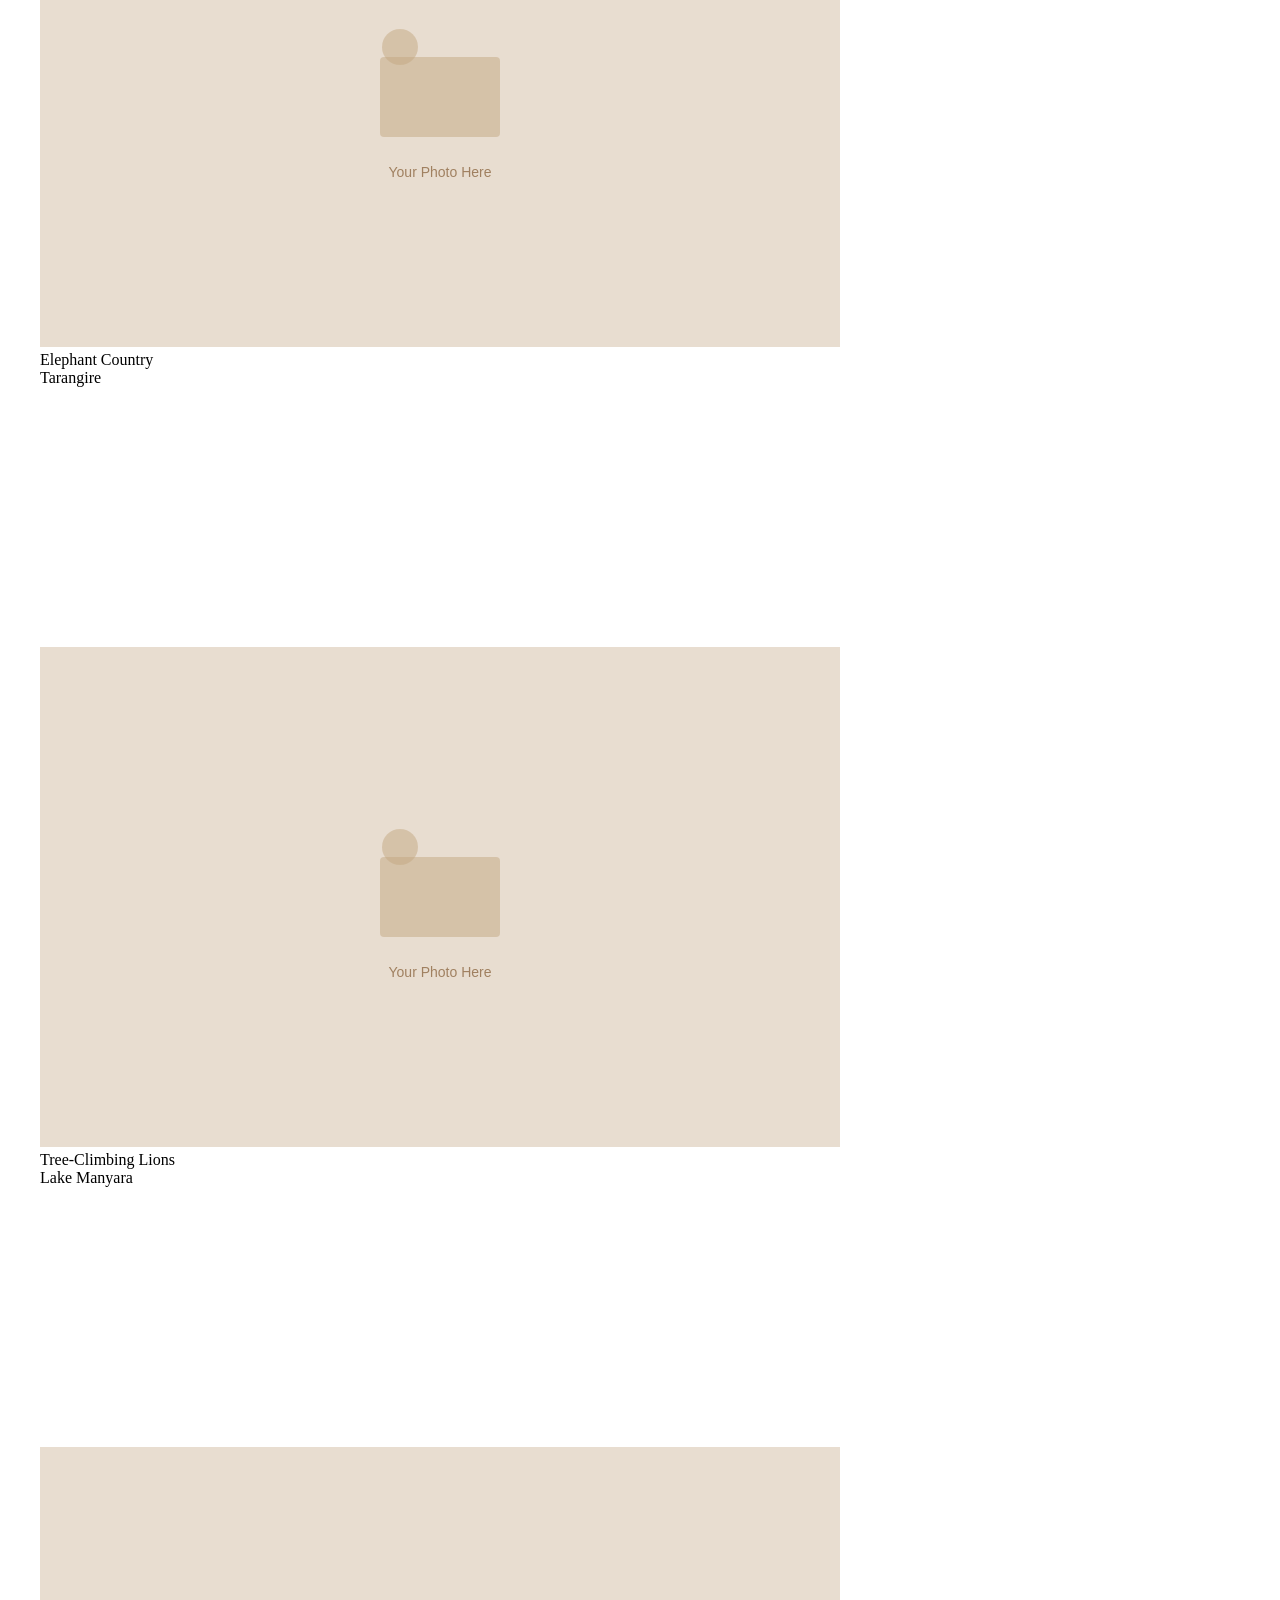
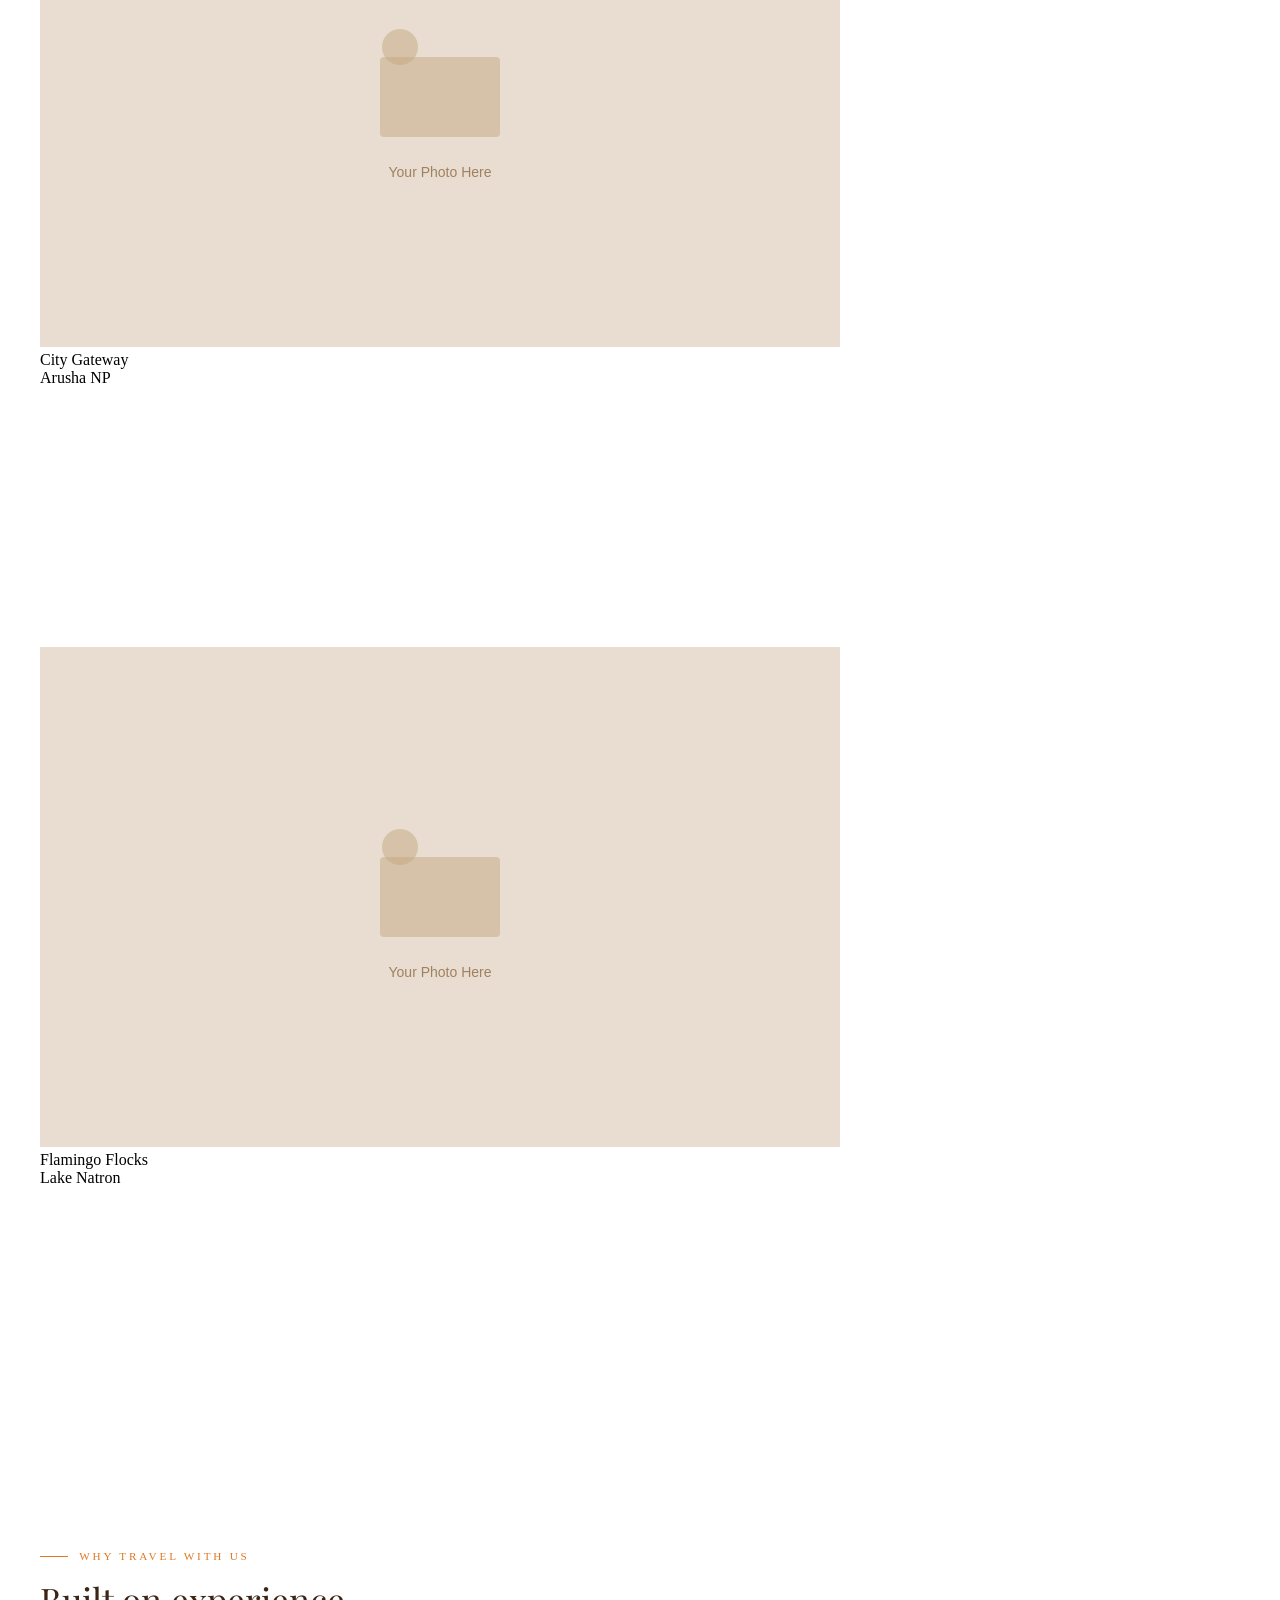
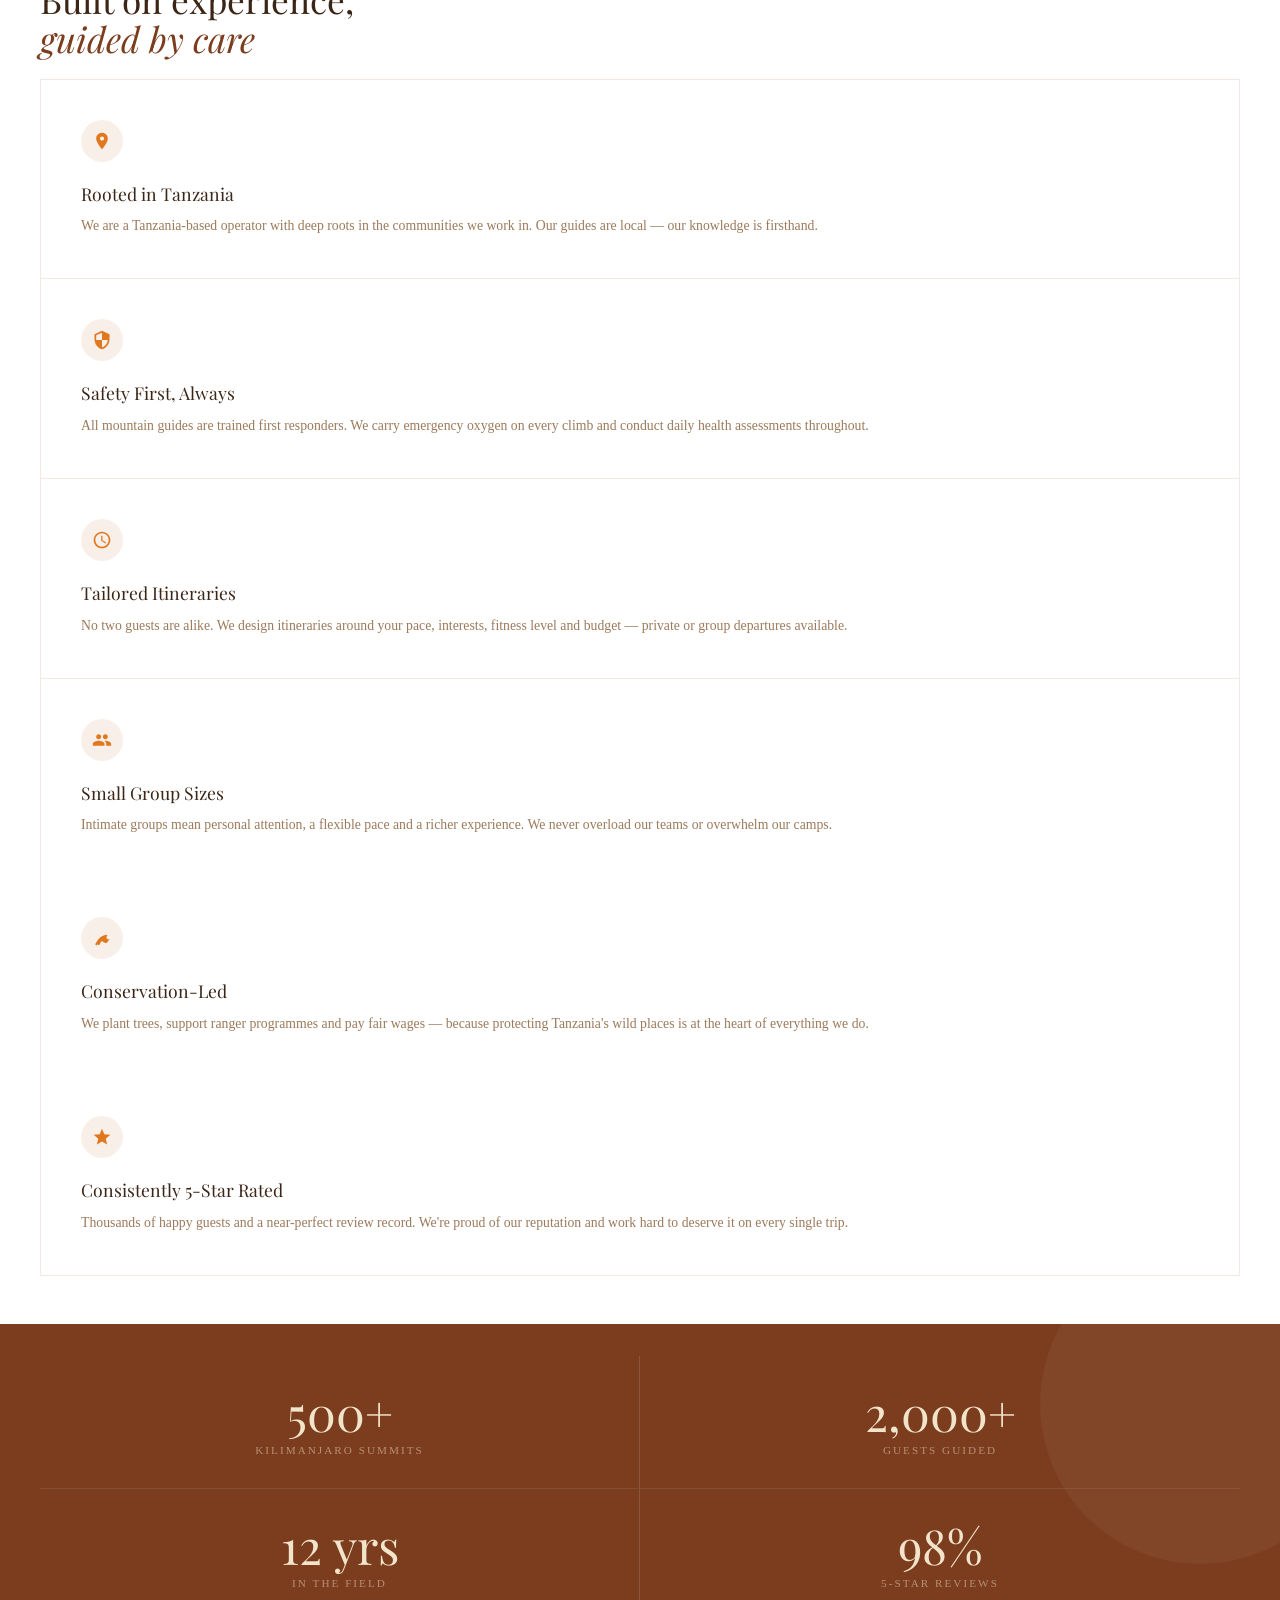
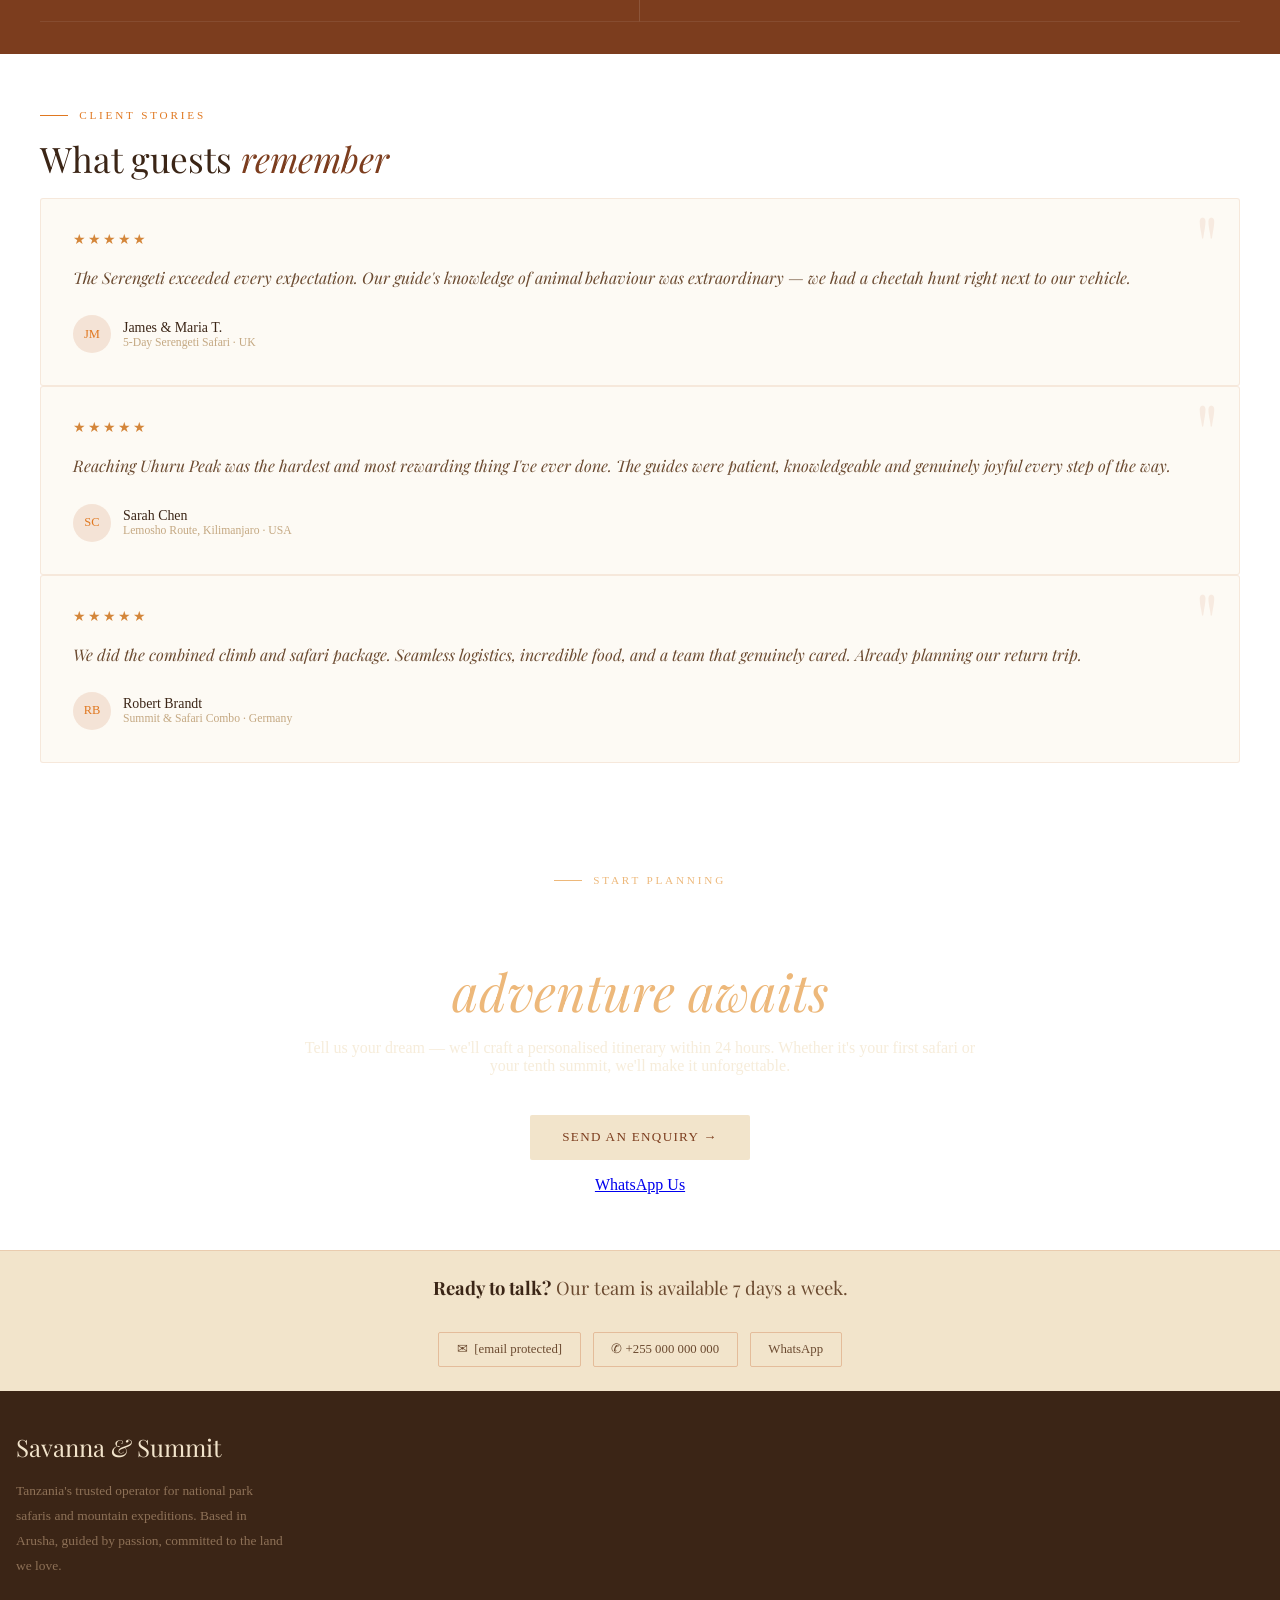
==== commit 43adb77d: "Add files via upload" ====
--- a/index.html
+++ b/index.html
@@ -7,6 +7,19 @@
 <link rel="preconnect" href="https://fonts.googleapis.com">
 <link href="https://fonts.googleapis.com/css2?family=Playfair+Display:ital,wght@0,400;0,500;1,400;1,500&family=Jost:wght@300;400;500&display=swap" rel="stylesheet">
 <title>Godhope Adventure | Tanzania Safari &amp; Climbing</title>
+
+
+
+
+
+
+
+
+
+
+
+
+
 <!-- Google Translate -->
 
 <style>
@@ -226,7 +239,7 @@
 <body>
 <div class="mobile-menu" id="mobile-menu">
   <button class="mobile-menu-close" id="mob-close">&#10005;</button>
-  <img src="logo.png" alt="Godhope Adventure" class="mob-logo">
+  <img src="logo.jpg" alt="Godhope Adventure" class="mob-logo">
   <ul>
   <li><a href="index.html" class="active">Home</a></li>
   <li><a href="safari.html">Wildlife Safaris</a></li>
@@ -308,7 +321,7 @@
   <div class="nav-inner">
 
     <a href="index.html" class="nav-brand">
-      <img src="logo.png" alt="Godhope Adventure" class="nav-logo-img">
+      <img src="logo.jpg" alt="Godhope Adventure" class="nav-logo-img">
     </a>
 
     <ul class="nav-menu" id="nav-menu">
@@ -465,7 +478,7 @@
 <div class="intro-band">
   <div class="intro-pill">
     <div class="intro-pill-icon"><svg viewBox="0 0 24 24"><path d="M12 2C8.13 2 5 5.13 5 9c0 5.25 7 13 7 13s7-7.75 7-13c0-3.87-3.13-7-7-7zm0 9.5c-1.38 0-2.5-1.12-2.5-2.5s1.12-2.5 2.5-2.5 2.5 1.12 2.5 2.5-1.12 2.5-2.5 2.5z"/></svg></div>
-    <div class="intro-pill-text"><strong>Kilimanjaro region-Based</strong><span>Local knowledge, real expertise</span></div>
+    <div class="intro-pill-text"><strong>Arusha-Based</strong><span>Local knowledge, real expertise</span></div>
   </div>
   <div class="intro-pill">
     <div class="intro-pill-icon"><svg viewBox="0 0 24 24"><path d="M16 11c1.66 0 2.99-1.34 2.99-3S17.66 5 16 5c-1.66 0-3 1.34-3 3s1.34 3 3 3zm-8 0c1.66 0 2.99-1.34 2.99-3S9.66 5 8 5C6.34 5 5 6.34 5 8s1.34 3 3 3zm0 2c-2.33 0-7 1.17-7 3.5V19h14v-2.5c0-2.33-4.67-3.5-7-3.5zm8 0c-.29 0-.62.02-.97.05 1.16.84 1.97 1.97 1.97 3.45V19h6v-2.5c0-2.33-4.67-3.5-7-3.5z"/></svg></div>
@@ -487,7 +500,7 @@
     <div class="split">
       <div class="split-visual">
         <div class="split-img-frame">
-          <img src='mgtn (1).jpg' width='800' height='500' viewBox='0 0 800 500'%3E%3Crect width='800' height='500' fill='%23e8ddd0'/%3E%3Crect x='340' y='210' width='120' height='80' rx='4' fill='%23c4a882' opacity='.5'/%3E%3Ccircle cx='360' cy='200' r='18' fill='%23c4a882' opacity='.5'/%3E%3Ctext x='400' y='330' font-family='sans-serif' font-size='14' fill='%23a08060' text-anchor='middle'%3EYour Photo Here%3C/text%3E%3C/svg%3E" alt="Kilimanjaro summit" loading="lazy">
+          <img src="data:image/svg+xml,%3Csvg xmlns='http://www.w3.org/2000/svg' width='800' height='500' viewBox='0 0 800 500'%3E%3Crect width='800' height='500' fill='%23e8ddd0'/%3E%3Crect x='340' y='210' width='120' height='80' rx='4' fill='%23c4a882' opacity='.5'/%3E%3Ccircle cx='360' cy='200' r='18' fill='%23c4a882' opacity='.5'/%3E%3Ctext x='400' y='330' font-family='sans-serif' font-size='14' fill='%23a08060' text-anchor='middle'%3EYour Photo Here%3C/text%3E%3C/svg%3E" alt="Elephant on safari" loading="lazy">
         </div>
         <div class="split-float">
           <div class="n">7</div>
@@ -532,7 +545,7 @@
       </div>
       <div class="split-visual">
         <div class="split-img-frame alt">
-          <img src='kilimanjaro.avif' width='800' height='500' viewBox='0 0 800 500'%3E%3Crect width='800' height='500' fill='%23e8ddd0'/%3E%3Crect x='340' y='210' width='120' height='80' rx='4' fill='%23c4a882' opacity='.5'/%3E%3Ccircle cx='360' cy='200' r='18' fill='%23c4a882' opacity='.5'/%3E%3Ctext x='400' y='330' font-family='sans-serif' font-size='14' fill='%23a08060' text-anchor='middle'%3EYour Photo Here%3C/text%3E%3C/svg%3E" alt="Kilimanjaro summit" loading="lazy">
+          <img src="data:image/svg+xml,%3Csvg xmlns='http://www.w3.org/2000/svg' width='800' height='500' viewBox='0 0 800 500'%3E%3Crect width='800' height='500' fill='%23e8ddd0'/%3E%3Crect x='340' y='210' width='120' height='80' rx='4' fill='%23c4a882' opacity='.5'/%3E%3Ccircle cx='360' cy='200' r='18' fill='%23c4a882' opacity='.5'/%3E%3Ctext x='400' y='330' font-family='sans-serif' font-size='14' fill='%23a08060' text-anchor='middle'%3EYour Photo Here%3C/text%3E%3C/svg%3E" alt="Kilimanjaro summit" loading="lazy">
         </div>
         <div class="split-float split-float-l">
           <div class="n">5,895m</div>
@@ -554,34 +567,34 @@
       <a href="contact.html" class="btn-ghost" style="margin-bottom:0.4rem;">View all packages</a>
     </div>
     <div class="filter-row" style="margin-top:2rem;">
-      <button class="flt on" onclick="filter(this,'all')">All</button>
-      <button class="flt" onclick="filter(this,'safari')">Safari</button>
-      <button class="flt" onclick="filter(this,'climb')">Climbing</button>
-      <button class="flt" onclick="filter(this,'combo')">Combo</button>
+      <button class="flt on" onclick="filterTours(this,'all')">All</button>
+      <button class="flt" onclick="filterTours(this,'safari')">Safari</button>
+      <button class="flt" onclick="filterTours(this,'climb')">Climbing</button>
+      <button class="flt" onclick="filterTours(this,'combo')">Combo</button>
     </div>
     <div class="tours-grid" id="tgrid">
       <a class="tour-card" href="index.html" data-t="safari">
-        <div class="tour-card-img"><img src='ngorongoro.webp' width='800' height='500' viewBox='0 0 800 500'%3E%3Crect width='800' height='500' fill='%23e8ddd0'/%3E%3Crect x='340' y='210' width='120' height='80' rx='4' fill='%23c4a882' opacity='.5'/%3E%3Ccircle cx='360' cy='200' r='18' fill='%23c4a882' opacity='.5'/%3E%3Ctext x='400' y='330' font-family='sans-serif' font-size='14' fill='%23a08060' text-anchor='middle'%3EYour Photo Here%3C/text%3E%3C/svg%3E" alt="Serengeti" loading="lazy"><span class="tour-tag">Safari</span></div>
+        <div class="tour-card-img"><img src="data:image/svg+xml,%3Csvg xmlns='http://www.w3.org/2000/svg' width='800' height='500' viewBox='0 0 800 500'%3E%3Crect width='800' height='500' fill='%23e8ddd0'/%3E%3Crect x='340' y='210' width='120' height='80' rx='4' fill='%23c4a882' opacity='.5'/%3E%3Ccircle cx='360' cy='200' r='18' fill='%23c4a882' opacity='.5'/%3E%3Ctext x='400' y='330' font-family='sans-serif' font-size='14' fill='%23a08060' text-anchor='middle'%3EYour Photo Here%3C/text%3E%3C/svg%3E" alt="Serengeti" loading="lazy"><span class="tour-tag">Safari</span></div>
         <div class="tour-body"><div class="tour-days">5 Days</div><div class="tour-title">Serengeti & Ngorongoro Classic</div><div class="tour-parks">Serengeti · Ngorongoro · Lake Manyara</div><div class="tour-footer"><div class="tour-price" data-usd="2450"><sup>from $</sup>2,450</div><div class="tour-arrow">→</div></div></div>
       </a>
       <a class="tour-card" href="index.html" data-t="climb">
-        <div class="tour-card-img"><img src='kili.avif' width='800' height='500' viewBox='0 0 800 500'%3E%3Crect width='800' height='500' fill='%23e8ddd0'/%3E%3Crect x='340' y='210' width='120' height='80' rx='4' fill='%23c4a882' opacity='.5'/%3E%3Ccircle cx='360' cy='200' r='18' fill='%23c4a882' opacity='.5'/%3E%3Ctext x='400' y='330' font-family='sans-serif' font-size='14' fill='%23a08060' text-anchor='middle'%3EYour Photo Here%3C/text%3E%3C/svg%3E" alt="Kilimanjaro" loading="lazy"><span class="tour-tag">Climbing</span></div>
+        <div class="tour-card-img"><img src="data:image/svg+xml,%3Csvg xmlns='http://www.w3.org/2000/svg' width='800' height='500' viewBox='0 0 800 500'%3E%3Crect width='800' height='500' fill='%23e8ddd0'/%3E%3Crect x='340' y='210' width='120' height='80' rx='4' fill='%23c4a882' opacity='.5'/%3E%3Ccircle cx='360' cy='200' r='18' fill='%23c4a882' opacity='.5'/%3E%3Ctext x='400' y='330' font-family='sans-serif' font-size='14' fill='%23a08060' text-anchor='middle'%3EYour Photo Here%3C/text%3E%3C/svg%3E" alt="Kilimanjaro" loading="lazy"><span class="tour-tag">Climbing</span></div>
         <div class="tour-body"><div class="tour-days">7 Days</div><div class="tour-title">Kilimanjaro — Lemosho Route</div><div class="tour-parks">7 Ecological Zones · Uhuru Peak 5,895m</div><div class="tour-footer"><div class="tour-price" data-usd="2800"><sup>from $</sup>2,800</div><div class="tour-arrow">→</div></div></div>
       </a>
       <a class="tour-card" href="index.html" data-t="combo">
-        <div class="tour-card-img"><img src='tarangoro.avif' width='800' height='500' viewBox='0 0 800 500'%3E%3Crect width='800' height='500' fill='%23e8ddd0'/%3E%3Crect x='340' y='210' width='120' height='80' rx='4' fill='%23c4a882' opacity='.5'/%3E%3Ccircle cx='360' cy='200' r='18' fill='%23c4a882' opacity='.5'/%3E%3Ctext x='400' y='330' font-family='sans-serif' font-size='14' fill='%23a08060' text-anchor='middle'%3EYour Photo Here%3C/text%3E%3C/svg%3E" alt="Combo" loading="lazy"><span class="tour-tag">Combo</span></div>
+        <div class="tour-card-img"><img src="data:image/svg+xml,%3Csvg xmlns='http://www.w3.org/2000/svg' width='800' height='500' viewBox='0 0 800 500'%3E%3Crect width='800' height='500' fill='%23e8ddd0'/%3E%3Crect x='340' y='210' width='120' height='80' rx='4' fill='%23c4a882' opacity='.5'/%3E%3Ccircle cx='360' cy='200' r='18' fill='%23c4a882' opacity='.5'/%3E%3Ctext x='400' y='330' font-family='sans-serif' font-size='14' fill='%23a08060' text-anchor='middle'%3EYour Photo Here%3C/text%3E%3C/svg%3E" alt="Combo" loading="lazy"><span class="tour-tag">Combo</span></div>
         <div class="tour-body"><div class="tour-days">12 Days</div><div class="tour-title">Summit & Safari Grand Tour</div><div class="tour-parks">Kilimanjaro · Serengeti · Ngorongoro</div><div class="tour-footer"><div class="tour-price" data-usd="4900"><sup>from $</sup>4,900</div><div class="tour-arrow">→</div></div></div>
       </a>
       <a class="tour-card" href="index.html" data-t="safari">
-        <div class="tour-card-img"><img src='manyara.webp' width='800' height='500' viewBox='0 0 800 500'%3E%3Crect width='800' height='500' fill='%23e8ddd0'/%3E%3Crect x='340' y='210' width='120' height='80' rx='4' fill='%23c4a882' opacity='.5'/%3E%3Ccircle cx='360' cy='200' r='18' fill='%23c4a882' opacity='.5'/%3E%3Ctext x='400' y='330' font-family='sans-serif' font-size='14' fill='%23a08060' text-anchor='middle'%3EYour Photo Here%3C/text%3E%3C/svg%3E" alt="Tarangire" loading="lazy"><span class="tour-tag">Safari</span></div>
+        <div class="tour-card-img"><img src="data:image/svg+xml,%3Csvg xmlns='http://www.w3.org/2000/svg' width='800' height='500' viewBox='0 0 800 500'%3E%3Crect width='800' height='500' fill='%23e8ddd0'/%3E%3Crect x='340' y='210' width='120' height='80' rx='4' fill='%23c4a882' opacity='.5'/%3E%3Ccircle cx='360' cy='200' r='18' fill='%23c4a882' opacity='.5'/%3E%3Ctext x='400' y='330' font-family='sans-serif' font-size='14' fill='%23a08060' text-anchor='middle'%3EYour Photo Here%3C/text%3E%3C/svg%3E" alt="Tarangire" loading="lazy"><span class="tour-tag">Safari</span></div>
         <div class="tour-body"><div class="tour-days">3 Days</div><div class="tour-title">Tarangire & Manyara Explorer</div><div class="tour-parks">Tarangire · Lake Manyara · Arusha</div><div class="tour-footer"><div class="tour-price" data-usd="1290"><sup>from $</sup>1,290</div><div class="tour-arrow">→</div></div></div>
       </a>
       <a class="tour-card" href="index.html" data-t="climb">
-        <div class="tour-card-img"><img src='meru.webp' width='800' height='500' viewBox='0 0 800 500'%3E%3Crect width='800' height='500' fill='%23e8ddd0'/%3E%3Crect x='340' y='210' width='120' height='80' rx='4' fill='%23c4a882' opacity='.5'/%3E%3Ccircle cx='360' cy='200' r='18' fill='%23c4a882' opacity='.5'/%3E%3Ctext x='400' y='330' font-family='sans-serif' font-size='14' fill='%23a08060' text-anchor='middle'%3EYour Photo Here%3C/text%3E%3C/svg%3E" alt="Meru" loading="lazy"><span class="tour-tag">Climbing</span></div>
+        <div class="tour-card-img"><img src="data:image/svg+xml,%3Csvg xmlns='http://www.w3.org/2000/svg' width='800' height='500' viewBox='0 0 800 500'%3E%3Crect width='800' height='500' fill='%23e8ddd0'/%3E%3Crect x='340' y='210' width='120' height='80' rx='4' fill='%23c4a882' opacity='.5'/%3E%3Ccircle cx='360' cy='200' r='18' fill='%23c4a882' opacity='.5'/%3E%3Ctext x='400' y='330' font-family='sans-serif' font-size='14' fill='%23a08060' text-anchor='middle'%3EYour Photo Here%3C/text%3E%3C/svg%3E" alt="Meru" loading="lazy"><span class="tour-tag">Climbing</span></div>
         <div class="tour-body"><div class="tour-days">4 Days</div><div class="tour-title">Mount Meru Ascent</div><div class="tour-parks">Arusha National Park · 4,562m summit</div><div class="tour-footer"><div class="tour-price" data-usd="1100"><sup>from $</sup>1,100</div><div class="tour-arrow">→</div></div></div>
       </a>
       <a class="tour-card" href="index.html" data-t="safari">
-        <div class="tour-card-img"><img src='zebwild.avif' width='800' height='500' viewBox='0 0 800 500'%3E%3Crect width='800' height='500' fill='%23e8ddd0'/%3E%3Crect x='340' y='210' width='120' height='80' rx='4' fill='%23c4a882' opacity='.5'/%3E%3Ccircle cx='360' cy='200' r='18' fill='%23c4a882' opacity='.5'/%3E%3Ctext x='400' y='330' font-family='sans-serif' font-size='14' fill='%23a08060' text-anchor='middle'%3EYour Photo Here%3C/text%3E%3C/svg%3E" alt="Migration" loading="lazy"><span class="tour-tag">Safari</span></div>
+        <div class="tour-card-img"><img src="data:image/svg+xml,%3Csvg xmlns='http://www.w3.org/2000/svg' width='800' height='500' viewBox='0 0 800 500'%3E%3Crect width='800' height='500' fill='%23e8ddd0'/%3E%3Crect x='340' y='210' width='120' height='80' rx='4' fill='%23c4a882' opacity='.5'/%3E%3Ccircle cx='360' cy='200' r='18' fill='%23c4a882' opacity='.5'/%3E%3Ctext x='400' y='330' font-family='sans-serif' font-size='14' fill='%23a08060' text-anchor='middle'%3EYour Photo Here%3C/text%3E%3C/svg%3E" alt="Migration" loading="lazy"><span class="tour-tag">Safari</span></div>
         <div class="tour-body"><div class="tour-days">7 Days</div><div class="tour-title">Great Migration Witness</div><div class="tour-parks">Northern Serengeti · Mara River Crossing</div><div class="tour-footer"><div class="tour-price" data-usd="3600"><sup>from $</sup>3,600</div><div class="tour-arrow">→</div></div></div>
       </a>
     </div>
@@ -598,12 +611,12 @@
     <h2 class="section-h2">Tanzania's <em>National Parks</em></h2>
     <p class="section-lead">Six distinct ecosystems, one extraordinary country. Every park tells a different story of Africa's wildest land.</p>
     <div class="parks-mosaic">
-      <div class="pk"><img src='serengeti.avif' width='800' height='500' viewBox='0 0 800 500'%3E%3Crect width='800' height='500' fill='%23e8ddd0'/%3E%3Crect x='340' y='210' width='120' height='80' rx='4' fill='%23c4a882' opacity='.5'/%3E%3Ccircle cx='360' cy='200' r='18' fill='%23c4a882' opacity='.5'/%3E%3Ctext x='400' y='330' font-family='sans-serif' font-size='14' fill='%23a08060' text-anchor='middle'%3EYour Photo Here%3C/text%3E%3C/svg%3E" alt="Ngorongoro" loading="lazy"><div class="pk-over"></div><div class="pk-info"><div class="pk-label">UNESCO Heritage Site</div><div class="pk-name">Serengeti</div></div></div>
-      <div class="pk"><img src='ngororhino.avif' width='800' height='500' viewBox='0 0 800 500'%3E%3Crect width='800' height='500' fill='%23e8ddd0'/%3E%3Crect x='340' y='210' width='120' height='80' rx='4' fill='%23c4a882' opacity='.5'/%3E%3Ccircle cx='360' cy='200' r='18' fill='%23c4a882' opacity='.5'/%3E%3Ctext x='400' y='330' font-family='sans-serif' font-size='14' fill='%23a08060' text-anchor='middle'%3EYour Photo Here%3C/text%3E%3C/svg%3E" alt="Ngorongoro" loading="lazy"><div class="pk-over"></div><div class="pk-info"><div class="pk-label">UNESCO Heritage Site</div><div class="pk-name">Ngorongoro Crater</div></div></div>
-      <div class="pk"><img src='taraelephants.avif' width='800' height='500' viewBox='0 0 800 500'%3E%3Crect width='800' height='500' fill='%23e8ddd0'/%3E%3Crect x='340' y='210' width='120' height='80' rx='4' fill='%23c4a882' opacity='.5'/%3E%3Ccircle cx='360' cy='200' r='18' fill='%23c4a882' opacity='.5'/%3E%3Ctext x='400' y='330' font-family='sans-serif' font-size='14' fill='%23a08060' text-anchor='middle'%3EYour Photo Here%3C/text%3E%3C/svg%3E" alt="Tarangire" loading="lazy"><div class="pk-over"></div><div class="pk-info"><div class="pk-label">Elephant Country</div><div class="pk-name">Tarangire</div></div></div>
-      <div class="pk"><img src='treelions.jpg' width='800' height='500' viewBox='0 0 800 500'%3E%3Crect width='800' height='500' fill='%23e8ddd0'/%3E%3Crect x='340' y='210' width='120' height='80' rx='4' fill='%23c4a882' opacity='.5'/%3E%3Ccircle cx='360' cy='200' r='18' fill='%23c4a882' opacity='.5'/%3E%3Ctext x='400' y='330' font-family='sans-serif' font-size='14' fill='%23a08060' text-anchor='middle'%3EYour Photo Here%3C/text%3E%3C/svg%3E" alt="Manyara" loading="lazy"><div class="pk-over"></div><div class="pk-info"><div class="pk-label">Tree-Climbing Lions</div><div class="pk-name">Lake Manyara</div></div></div>
-      <div class="pk"><img src='arushapark.webp' width='800' height='500' viewBox='0 0 800 500'%3E%3Crect width='800' height='500' fill='%23e8ddd0'/%3E%3Crect x='340' y='210' width='120' height='80' rx='4' fill='%23c4a882' opacity='.5'/%3E%3Ccircle cx='360' cy='200' r='18' fill='%23c4a882' opacity='.5'/%3E%3Ctext x='400' y='330' font-family='sans-serif' font-size='14' fill='%23a08060' text-anchor='middle'%3EYour Photo Here%3C/text%3E%3C/svg%3E" alt="Arusha NP" loading="lazy"><div class="pk-over"></div><div class="pk-info"><div class="pk-label">City Gateway</div><div class="pk-name">Arusha NP</div></div></div>
-      <div class="pk"><img src='tarangirebirds.avif' width='800' height='500' viewBox='0 0 800 500'%3E%3Crect width='800' height='500' fill='%23e8ddd0'/%3E%3Crect x='340' y='210' width='120' height='80' rx='4' fill='%23c4a882' opacity='.5'/%3E%3Ccircle cx='360' cy='200' r='18' fill='%23c4a882' opacity='.5'/%3E%3Ctext x='400' y='330' font-family='sans-serif' font-size='14' fill='%23a08060' text-anchor='middle'%3EYour Photo Here%3C/text%3E%3C/svg%3E" alt="Lake Natron" loading="lazy"><div class="pk-over"></div><div class="pk-info"><div class="pk-label">Flamingo Flocks</div><div class="pk-name">Lake Natron</div></div></div>
+      <div class="pk"><img src="climbing_kilimanjaro.jpg" alt="Serengeti" loading="lazy"><div class="pk-over"></div><div class="pk-info"><div class="pk-label">UNESCO Heritage Site</div><div class="pk-name">Serengeti</div></div></div>
+      <div class="pk"><img src="data:image/svg+xml,%3Csvg xmlns='http://www.w3.org/2000/svg' width='800' height='500' viewBox='0 0 800 500'%3E%3Crect width='800' height='500' fill='%23e8ddd0'/%3E%3Crect x='340' y='210' width='120' height='80' rx='4' fill='%23c4a882' opacity='.5'/%3E%3Ccircle cx='360' cy='200' r='18' fill='%23c4a882' opacity='.5'/%3E%3Ctext x='400' y='330' font-family='sans-serif' font-size='14' fill='%23a08060' text-anchor='middle'%3EYour Photo Here%3C/text%3E%3C/svg%3E" alt="Ngorongoro" loading="lazy"><div class="pk-over"></div><div class="pk-info"><div class="pk-label">UNESCO Heritage Site</div><div class="pk-name">Ngorongoro Crater</div></div></div>
+      <div class="pk"><img src="data:image/svg+xml,%3Csvg xmlns='http://www.w3.org/2000/svg' width='800' height='500' viewBox='0 0 800 500'%3E%3Crect width='800' height='500' fill='%23e8ddd0'/%3E%3Crect x='340' y='210' width='120' height='80' rx='4' fill='%23c4a882' opacity='.5'/%3E%3Ccircle cx='360' cy='200' r='18' fill='%23c4a882' opacity='.5'/%3E%3Ctext x='400' y='330' font-family='sans-serif' font-size='14' fill='%23a08060' text-anchor='middle'%3EYour Photo Here%3C/text%3E%3C/svg%3E" alt="Tarangire" loading="lazy"><div class="pk-over"></div><div class="pk-info"><div class="pk-label">Elephant Country</div><div class="pk-name">Tarangire</div></div></div>
+      <div class="pk"><img src="data:image/svg+xml,%3Csvg xmlns='http://www.w3.org/2000/svg' width='800' height='500' viewBox='0 0 800 500'%3E%3Crect width='800' height='500' fill='%23e8ddd0'/%3E%3Crect x='340' y='210' width='120' height='80' rx='4' fill='%23c4a882' opacity='.5'/%3E%3Ccircle cx='360' cy='200' r='18' fill='%23c4a882' opacity='.5'/%3E%3Ctext x='400' y='330' font-family='sans-serif' font-size='14' fill='%23a08060' text-anchor='middle'%3EYour Photo Here%3C/text%3E%3C/svg%3E" alt="Manyara" loading="lazy"><div class="pk-over"></div><div class="pk-info"><div class="pk-label">Tree-Climbing Lions</div><div class="pk-name">Lake Manyara</div></div></div>
+      <div class="pk"><img src="data:image/svg+xml,%3Csvg xmlns='http://www.w3.org/2000/svg' width='800' height='500' viewBox='0 0 800 500'%3E%3Crect width='800' height='500' fill='%23e8ddd0'/%3E%3Crect x='340' y='210' width='120' height='80' rx='4' fill='%23c4a882' opacity='.5'/%3E%3Ccircle cx='360' cy='200' r='18' fill='%23c4a882' opacity='.5'/%3E%3Ctext x='400' y='330' font-family='sans-serif' font-size='14' fill='%23a08060' text-anchor='middle'%3EYour Photo Here%3C/text%3E%3C/svg%3E" alt="Arusha NP" loading="lazy"><div class="pk-over"></div><div class="pk-info"><div class="pk-label">City Gateway</div><div class="pk-name">Arusha NP</div></div></div>
+      <div class="pk"><img src="data:image/svg+xml,%3Csvg xmlns='http://www.w3.org/2000/svg' width='800' height='500' viewBox='0 0 800 500'%3E%3Crect width='800' height='500' fill='%23e8ddd0'/%3E%3Crect x='340' y='210' width='120' height='80' rx='4' fill='%23c4a882' opacity='.5'/%3E%3Ccircle cx='360' cy='200' r='18' fill='%23c4a882' opacity='.5'/%3E%3Ctext x='400' y='330' font-family='sans-serif' font-size='14' fill='%23a08060' text-anchor='middle'%3EYour Photo Here%3C/text%3E%3C/svg%3E" alt="Lake Natron" loading="lazy"><div class="pk-over"></div><div class="pk-info"><div class="pk-label">Flamingo Flocks</div><div class="pk-name">Lake Natron</div></div></div>
     </div>
   </div>
 </section>
@@ -714,10 +727,7 @@
 <footer>
   <div class="footer-top">
     <div>
-      <a href="index.html" class="footer-logo footer-logo-img-wrap">
-      <img src="logo.png" alt="Godhope Adventure" style="width:64px;height:64px;object-fit:contain;border-radius:50%;margin-bottom:0.6rem;display:block;">
-      <span>Godhope <em style="font-style:italic;">Adventure</em></span>
-    </a>
+      <div class="footer-logo">Savanna <em style="font-style:italic;">&</em> Summit</div>
       <p class="footer-about">Tanzania's trusted operator for national park safaris and mountain expeditions. Based in Arusha, guided by passion, committed to the land we love.</p>
       <div class="footer-socials">
         <a href="index.html" class="soc">in</a>
@@ -774,7 +784,7 @@
 window.addEventListener('scroll', () => {
   nav.classList.toggle('scrolled', window.scrollY > 50);
 });
-function filter(btn, cat) {
+function filterTours(btn, cat) {
   document.querySelectorAll('.flt').forEach(b => b.classList.remove('on'));
   btn.classList.add('on');
   document.querySelectorAll('.tour-card').forEach(c => {
--- a/style.css
+++ b/style.css
@@ -520,7 +520,7 @@
   .pk{grid-column:auto!important;grid-row:auto!important;aspect-ratio:4/3}
 
   /* Tour cards */
-  .tours-grid{grid-template-columns:1fr}
+  .tours-grid{grid-template-columns:repeat(2,1fr)}
   .exp-grid{grid-template-columns:1fr}
 
   /* Animals */
@@ -637,6 +637,91 @@
 .price-table-wrap{overflow-x:auto;-webkit-overflow-scrolling:touch}
 
 
+
+
+/* ── TOURS GRID ── */
+.tours-grid{
+  display:grid;
+  grid-template-columns:repeat(3,1fr);
+  gap:1.5rem;
+  margin-top:2.5rem;
+}
+.tour-card{
+  display:flex;flex-direction:column;
+  background:#fff;
+  border-radius:4px;
+  overflow:hidden;
+  text-decoration:none;
+  box-shadow:0 2px 12px rgba(59,37,22,.08);
+  transition:transform .25s,box-shadow .25s;
+}
+.tour-card:hover{
+  transform:translateY(-4px);
+  box-shadow:0 8px 28px rgba(59,37,22,.14);
+}
+.tour-card-img{
+  position:relative;
+  aspect-ratio:4/3;
+  overflow:hidden;
+}
+.tour-card-img img{
+  width:100%;height:100%;
+  object-fit:cover;
+  display:block;
+  transition:transform .4s;
+}
+.tour-card:hover .tour-card-img img{transform:scale(1.04)}
+.tour-tag{
+  position:absolute;top:.75rem;left:.75rem;
+  background:var(--terra);color:#fff;
+  font-size:.65rem;letter-spacing:.1em;text-transform:uppercase;
+  padding:.2rem .6rem;border-radius:1px;font-family:var(--sans);
+}
+.tour-body{
+  padding:1.25rem 1.25rem 1rem;
+  display:flex;flex-direction:column;flex:1;
+}
+.tour-days{
+  font-size:.7rem;letter-spacing:.14em;text-transform:uppercase;
+  color:var(--terra);font-family:var(--sans);margin-bottom:.4rem;
+}
+.tour-title{
+  font-family:var(--serif);font-size:1.05rem;color:var(--bark);
+  line-height:1.3;margin-bottom:.4rem;
+}
+.tour-parks{
+  font-size:.78rem;color:var(--text-muted);margin-bottom:1rem;flex:1;
+}
+.tour-footer{
+  display:flex;align-items:center;justify-content:space-between;
+  border-top:1px solid rgba(196,98,45,.1);padding-top:.75rem;
+}
+.tour-price{
+  font-family:var(--serif);font-size:1.2rem;color:var(--bark);
+}
+.tour-price sup{font-size:.65rem;color:var(--terra);vertical-align:super}
+.tour-arrow{
+  width:32px;height:32px;border-radius:50%;
+  border:1px solid rgba(196,98,45,.25);
+  display:flex;align-items:center;justify-content:center;
+  color:var(--terra);font-size:.9rem;
+  transition:background .2s,color .2s;
+}
+.tour-card:hover .tour-arrow{background:var(--terra);color:#fff;border-color:var(--terra)}
+
+/* Filter buttons */
+.filter-row{display:flex;gap:.5rem;flex-wrap:wrap}
+.flt{
+  padding:.45rem 1.1rem;
+  border:1px solid rgba(196,98,45,.25);
+  background:none;border-radius:2px;
+  font-family:var(--sans);font-size:.75rem;
+  letter-spacing:.08em;text-transform:uppercase;
+  color:var(--text-muted);cursor:pointer;
+  transition:background .2s,color .2s,border-color .2s;
+}
+.flt:hover{border-color:var(--terra);color:var(--terra)}
+.flt.on{background:var(--terra);color:#fff;border-color:var(--terra)}
 
 /* ══════════════════════════════════════════════════════════════════
    RESPONSIVE ≤900px
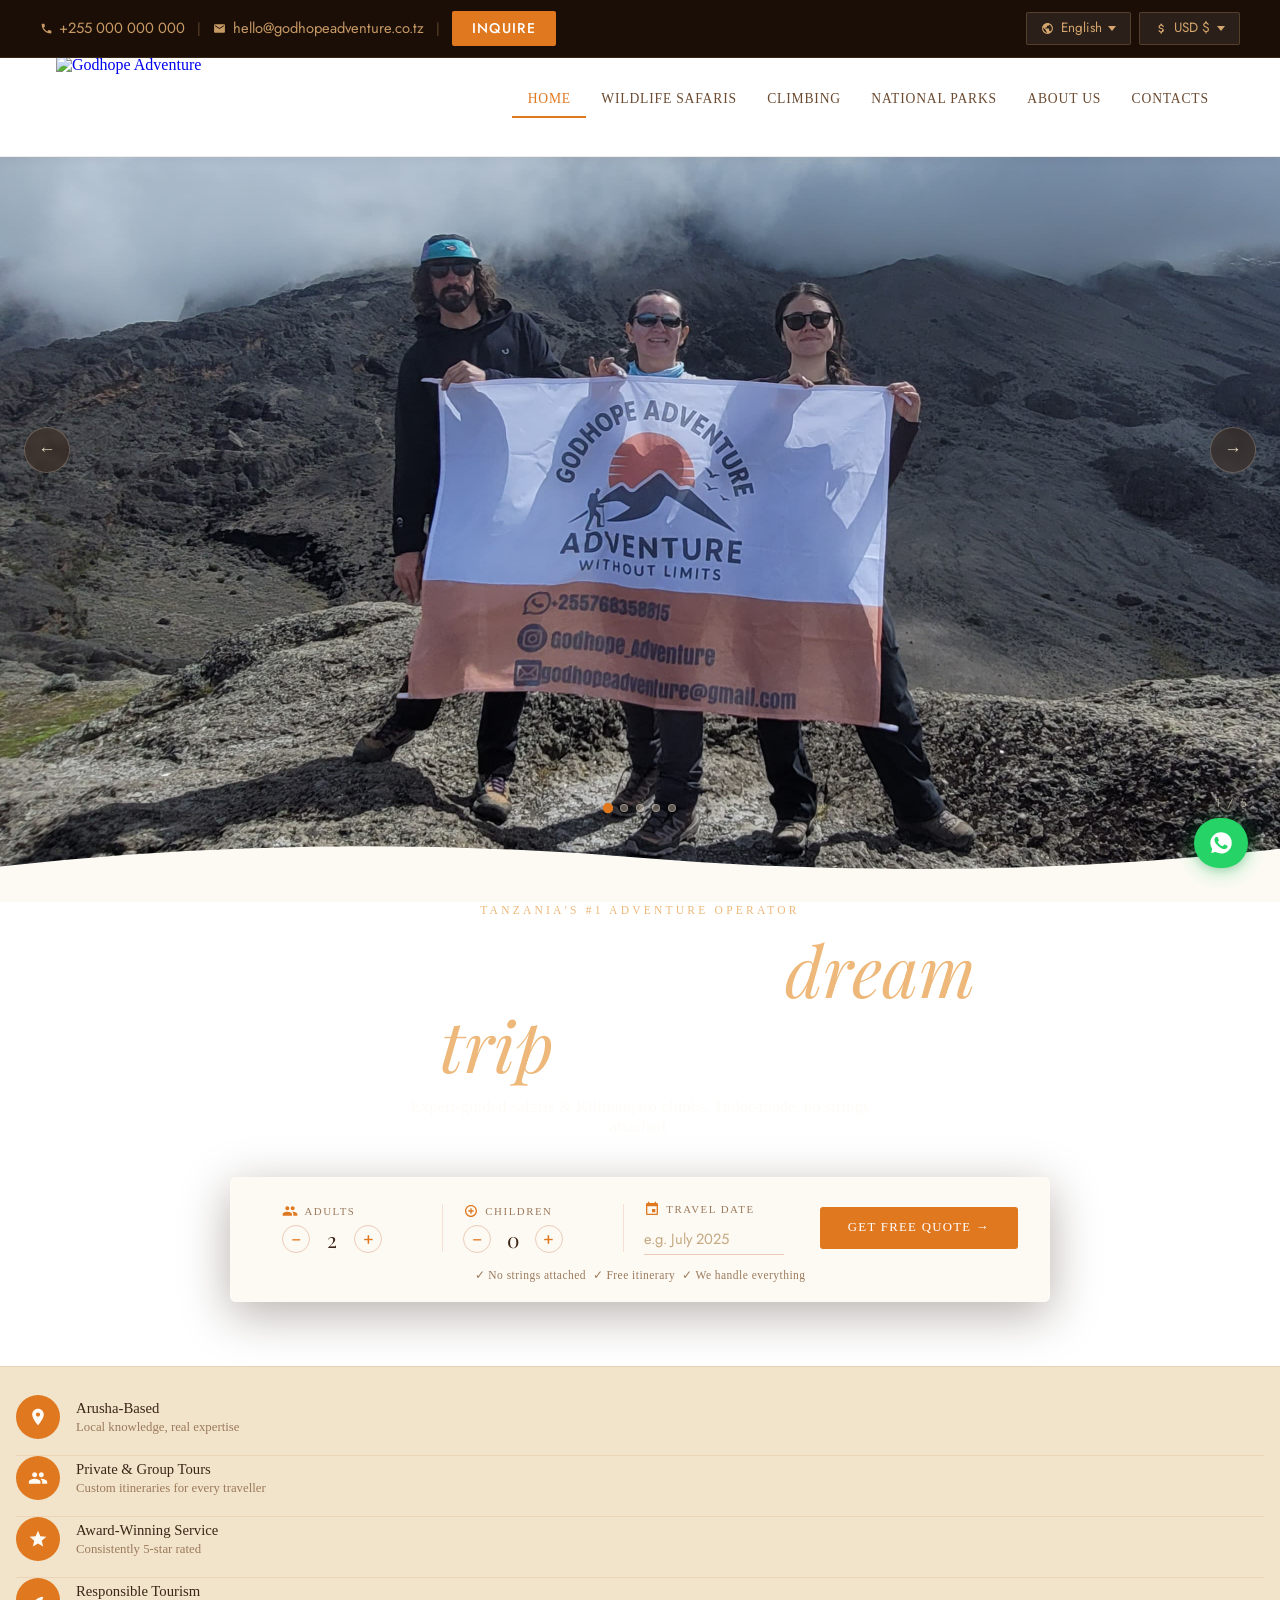
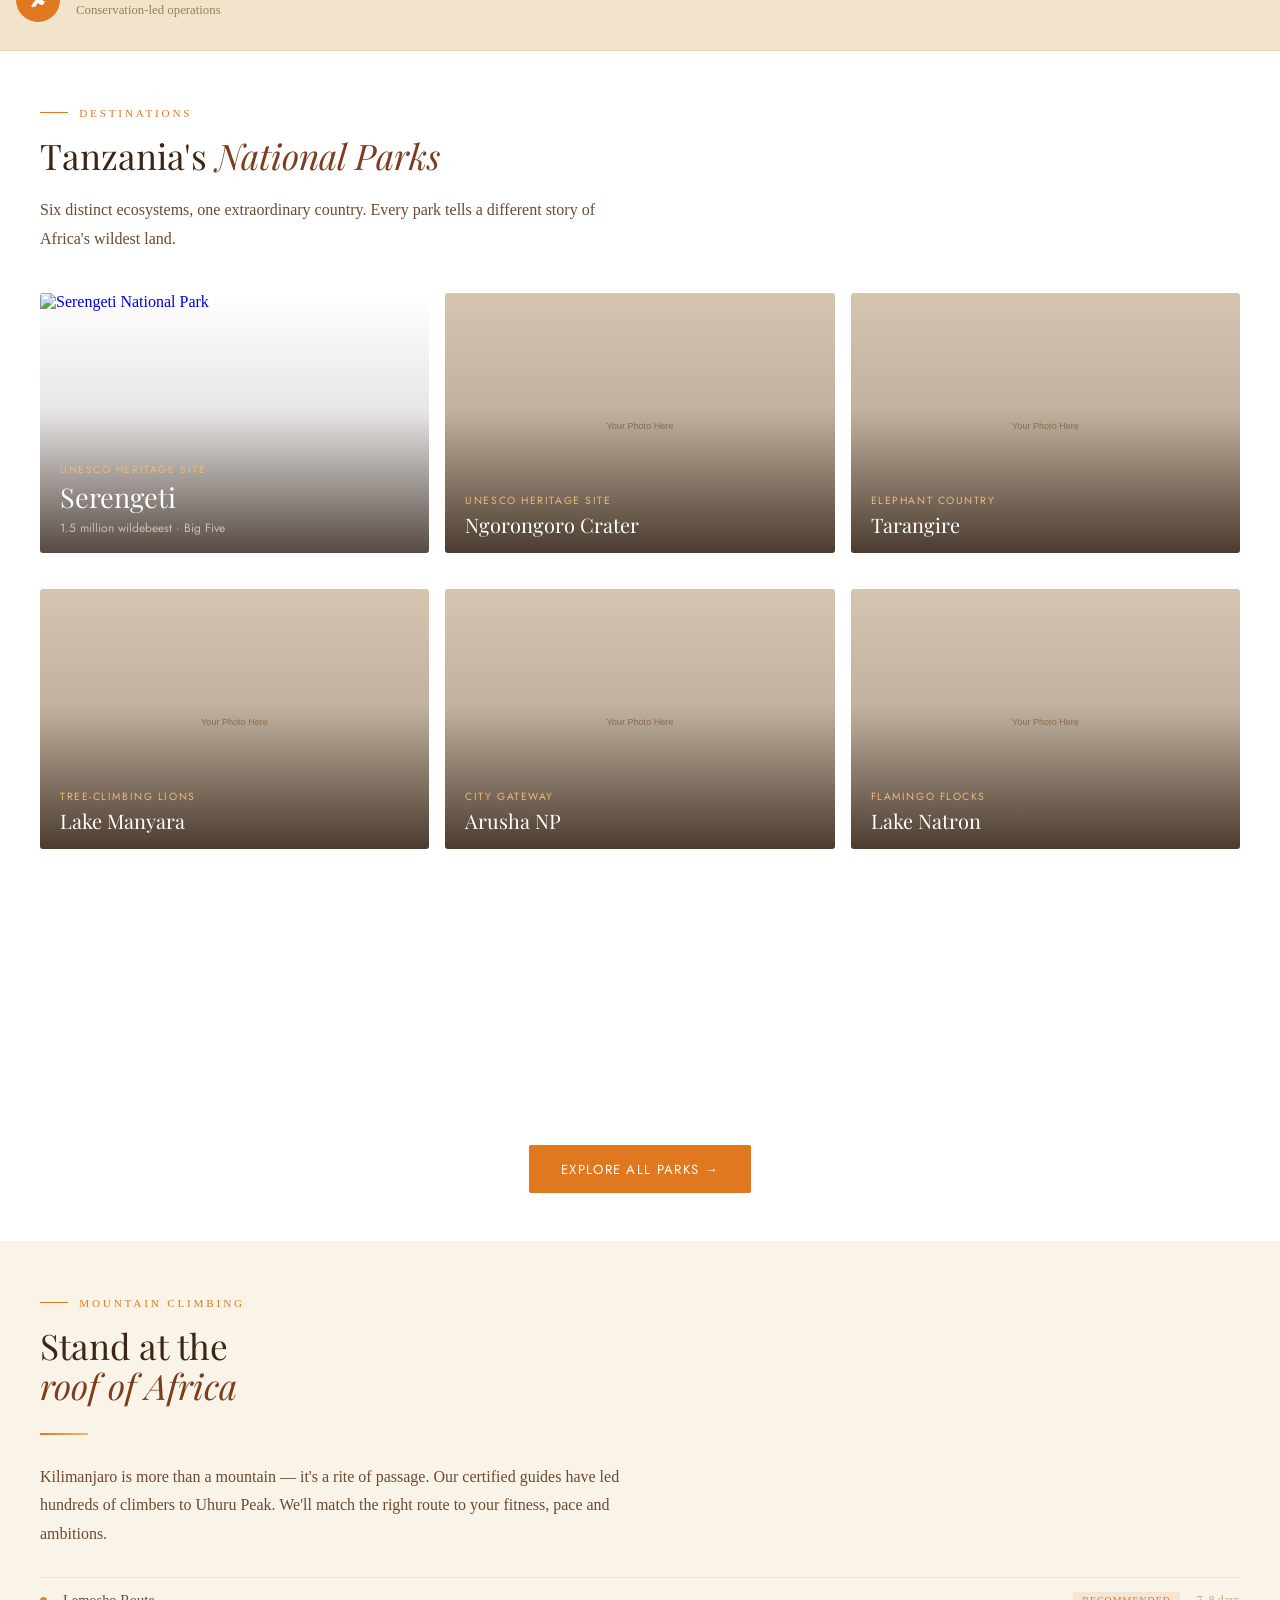
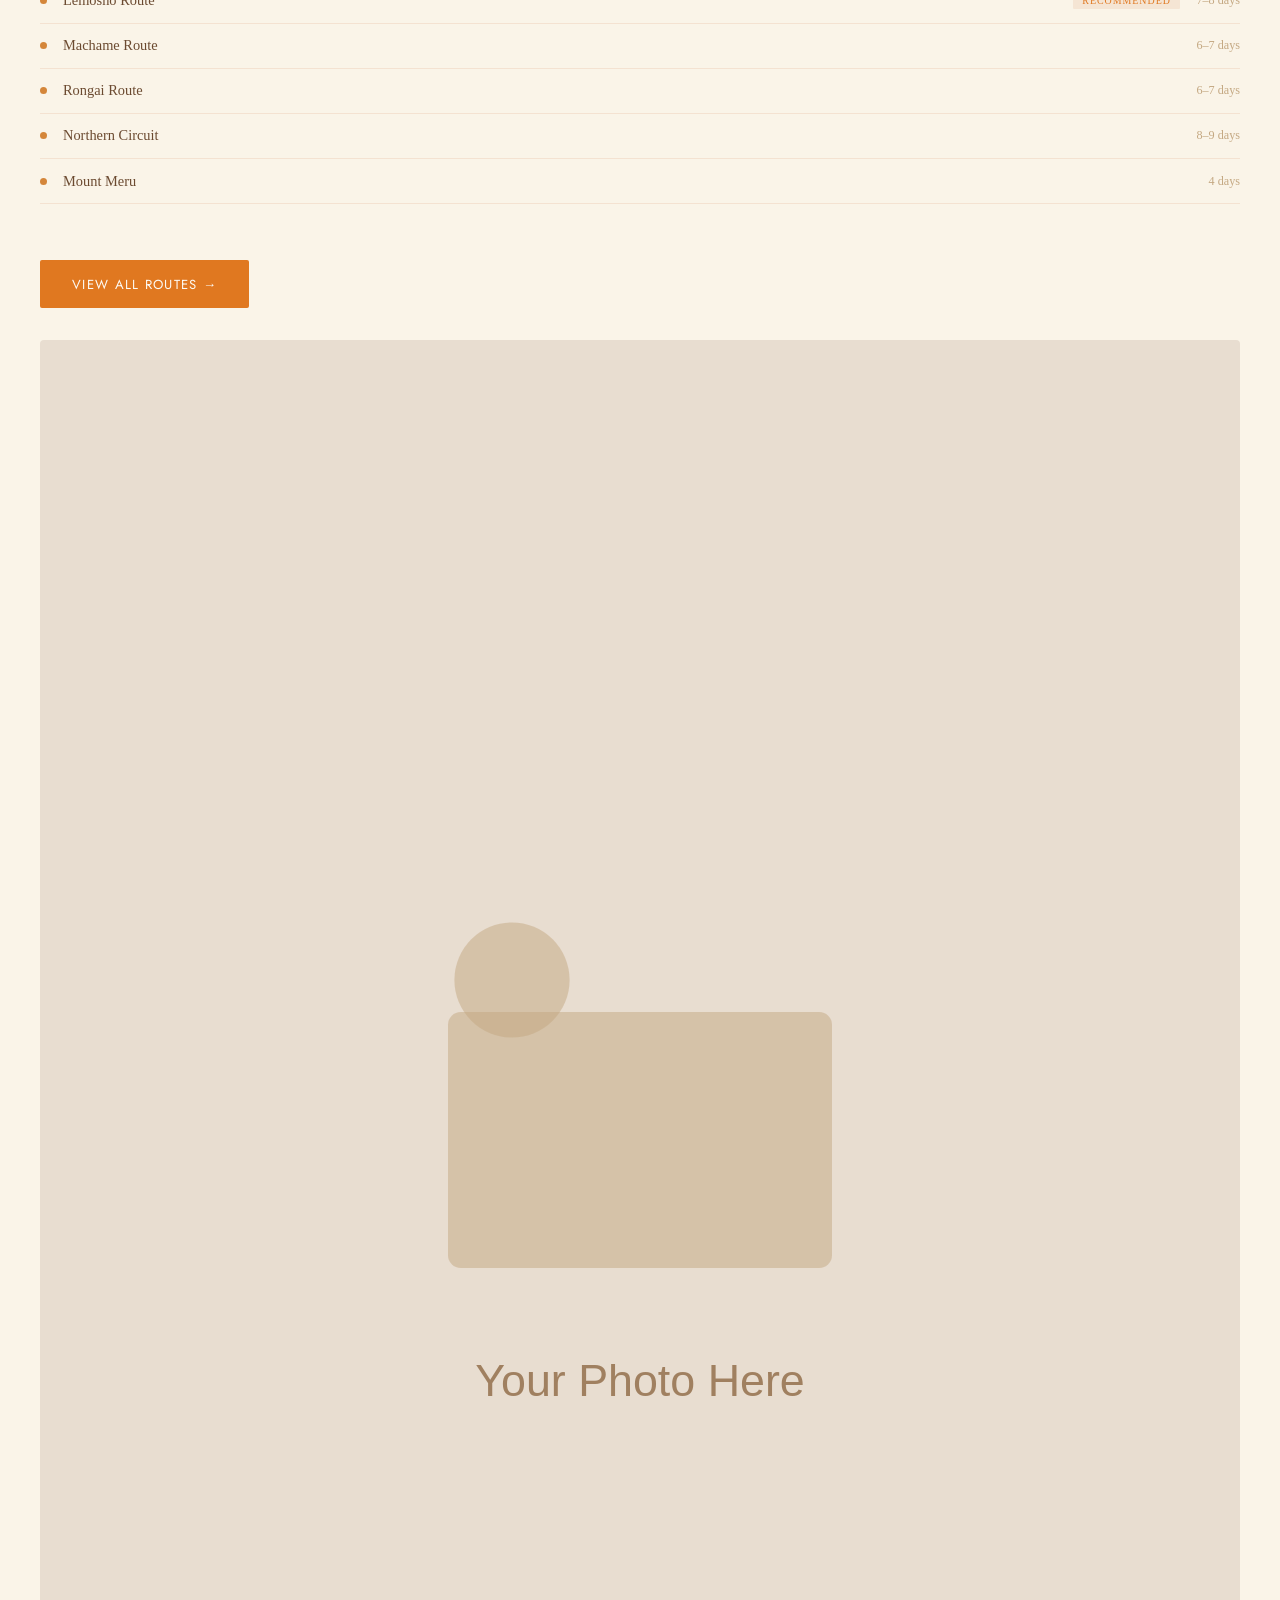
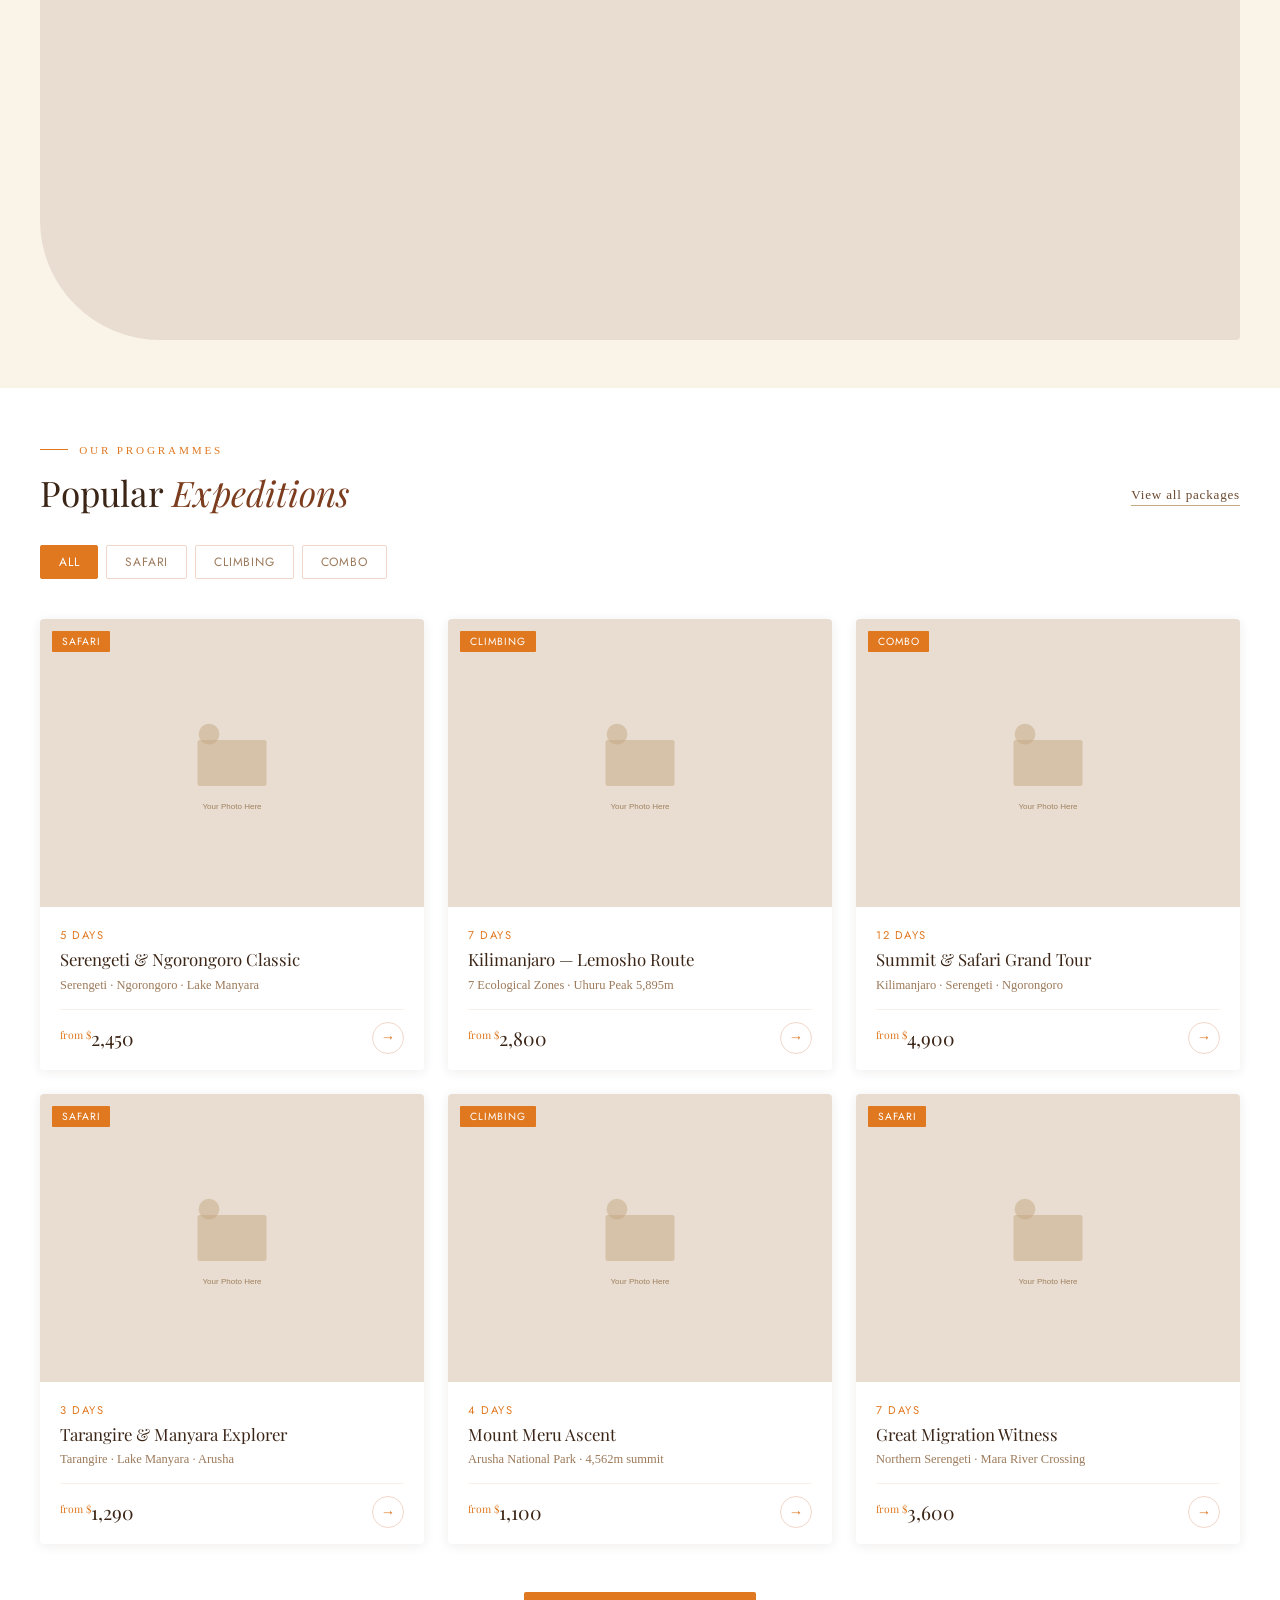
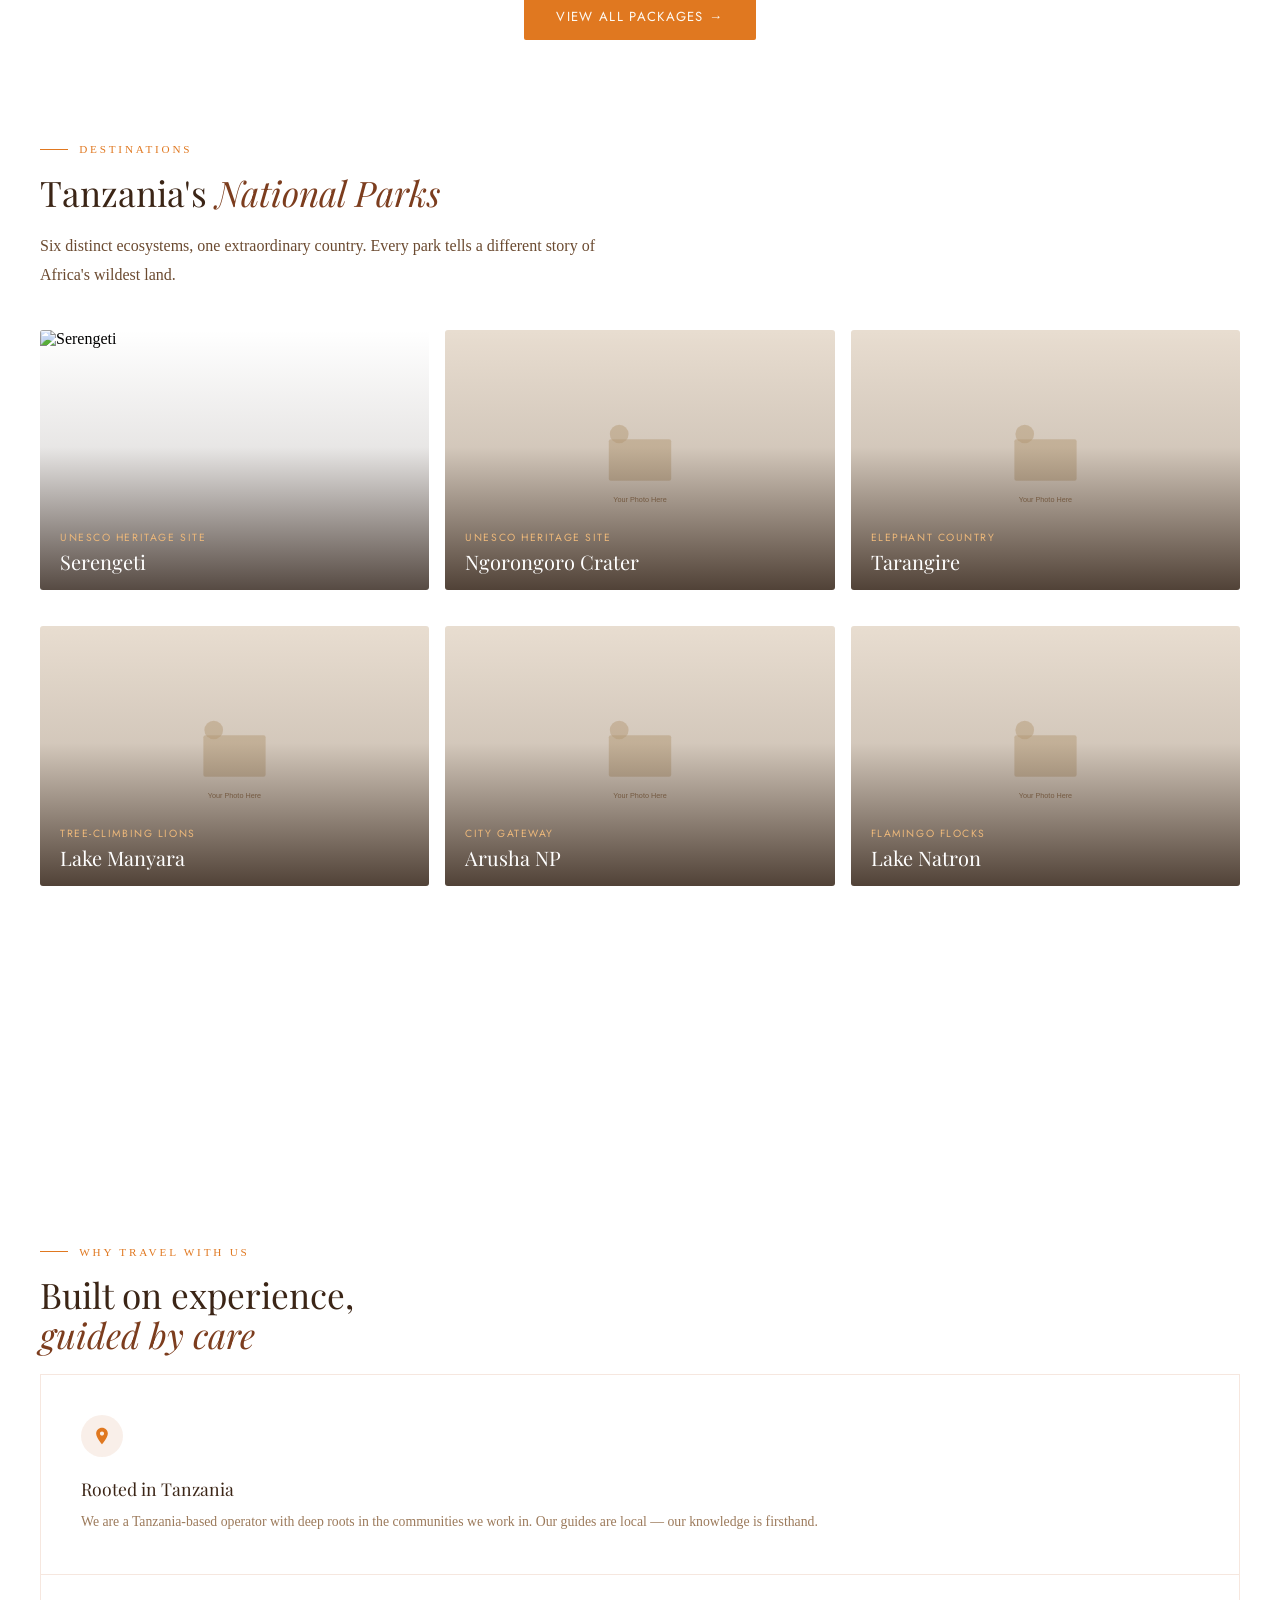
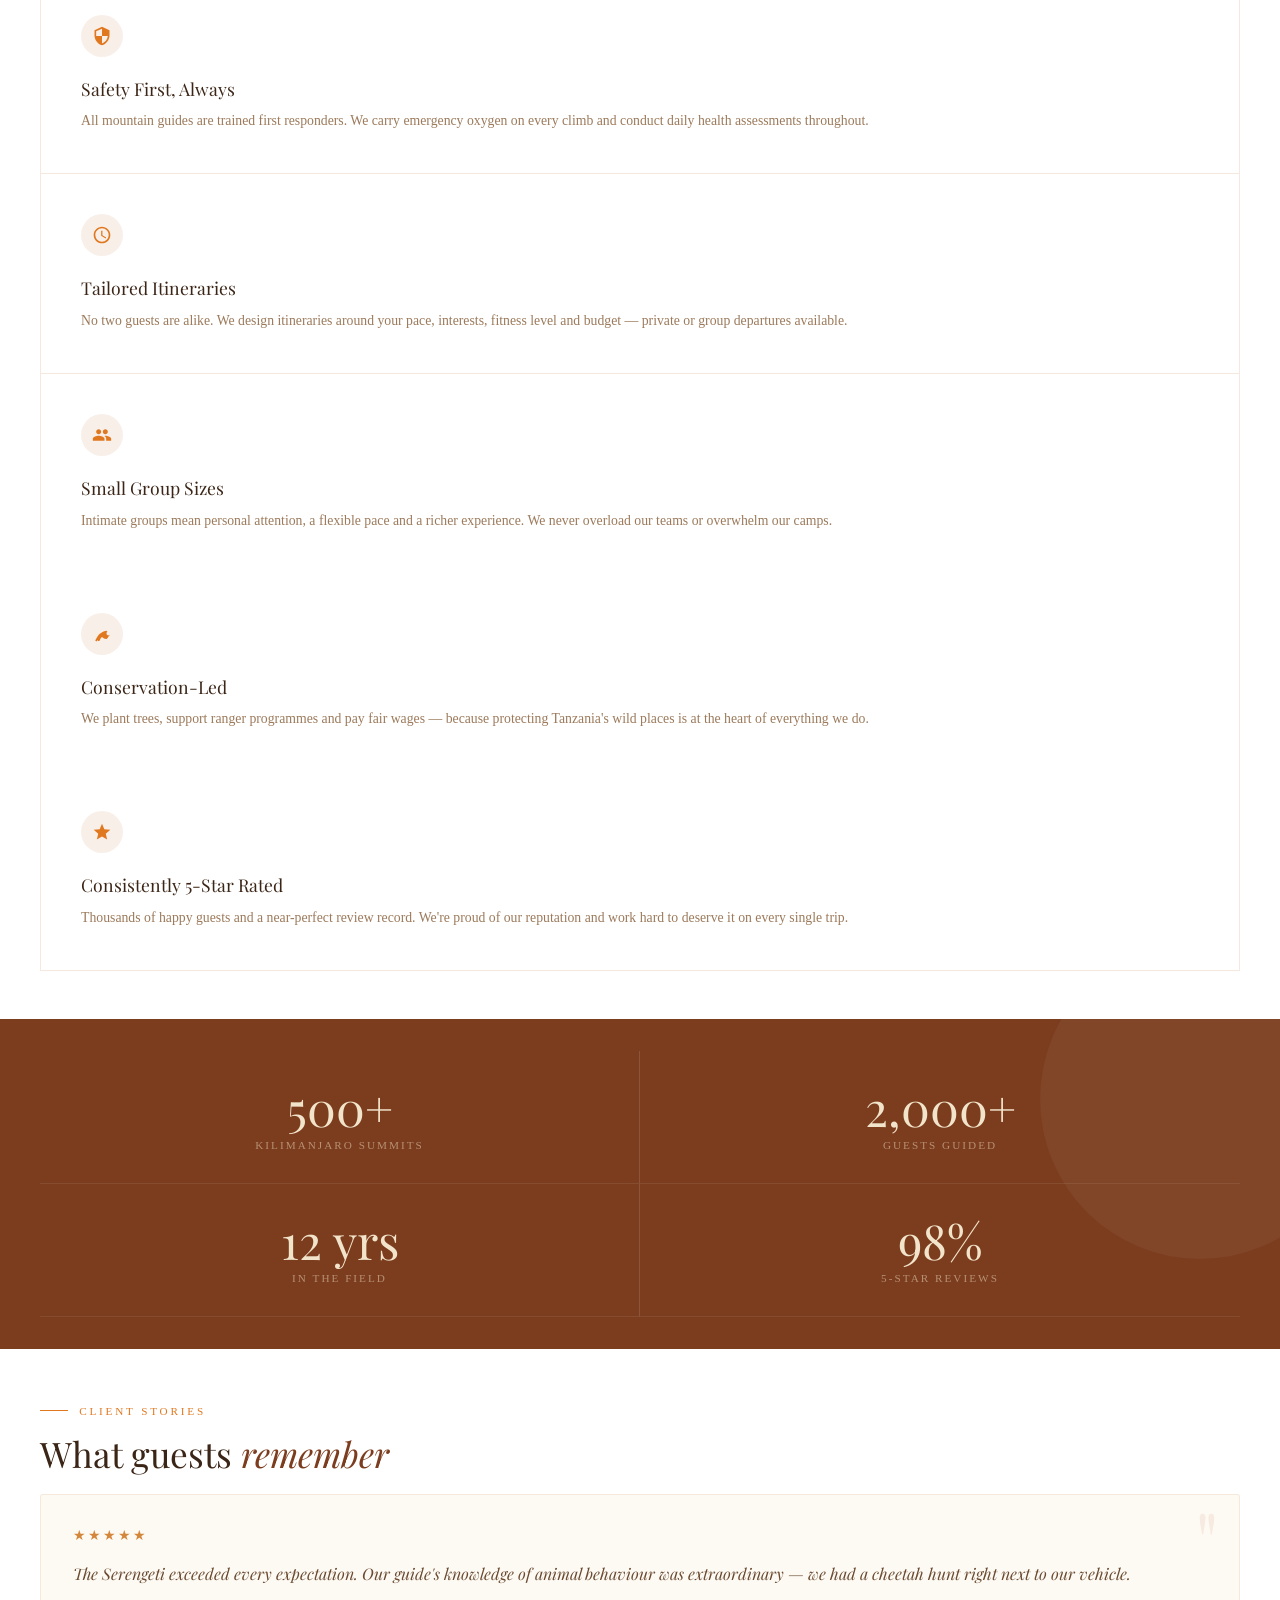
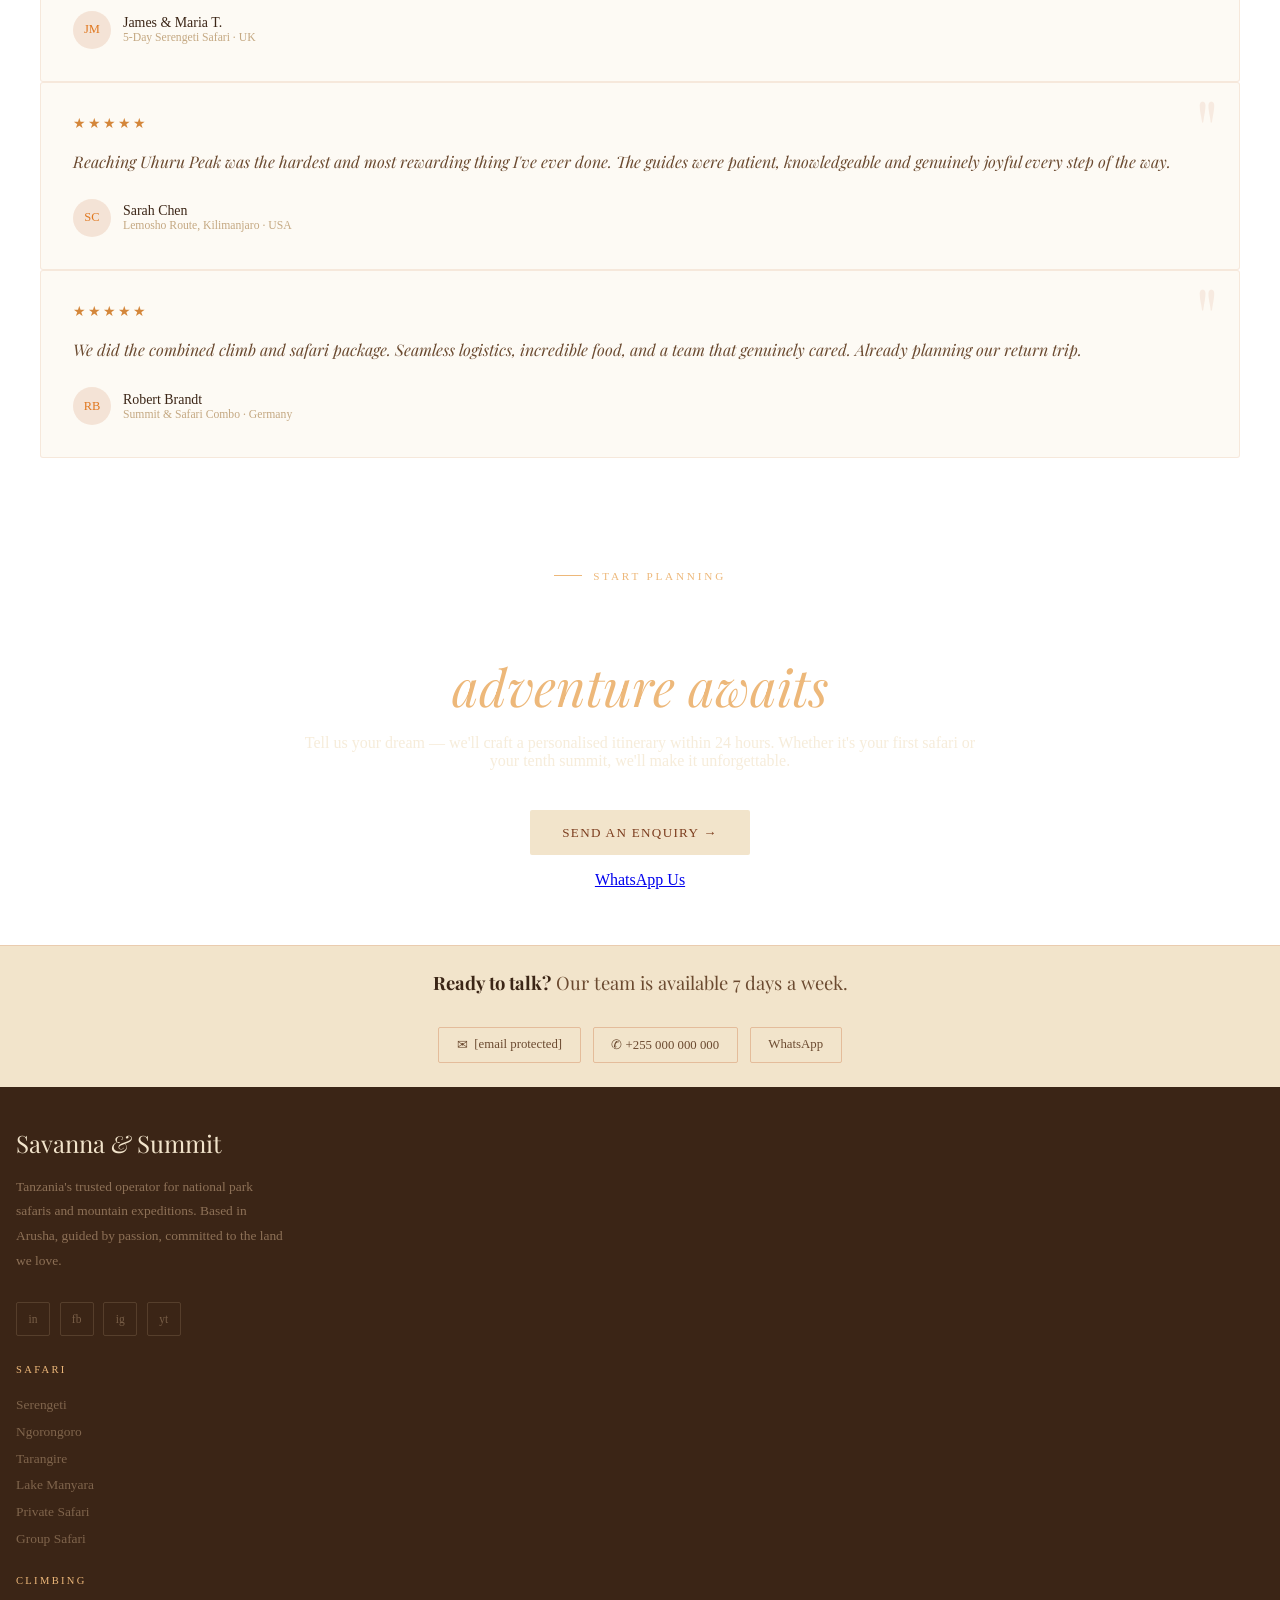
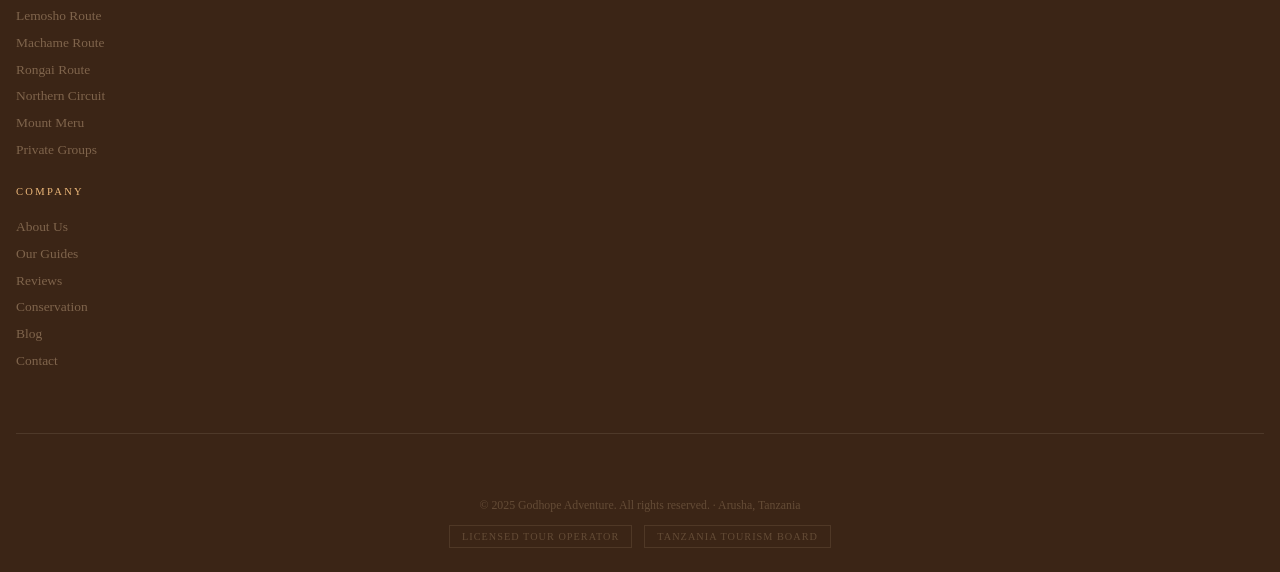
==== commit 0667cfa8: "Add files via upload" ====
--- a/index.html
+++ b/index.html
@@ -497,30 +497,77 @@
 <!-- SAFARI -->
 <section id="safari">
   <div class="container">
-    <div class="split">
-      <div class="split-visual">
-        <div class="split-img-frame">
-          <img src="data:image/svg+xml,%3Csvg xmlns='http://www.w3.org/2000/svg' width='800' height='500' viewBox='0 0 800 500'%3E%3Crect width='800' height='500' fill='%23e8ddd0'/%3E%3Crect x='340' y='210' width='120' height='80' rx='4' fill='%23c4a882' opacity='.5'/%3E%3Ccircle cx='360' cy='200' r='18' fill='%23c4a882' opacity='.5'/%3E%3Ctext x='400' y='330' font-family='sans-serif' font-size='14' fill='%23a08060' text-anchor='middle'%3EYour Photo Here%3C/text%3E%3C/svg%3E" alt="Elephant on safari" loading="lazy">
-        </div>
-        <div class="split-float">
-          <div class="n">7</div>
-          <div class="l">National Parks</div>
-        </div>
-      </div>
-      <div>
-        <div class="section-eyebrow">Wildlife Safari</div>
-        <h2 class="section-h2">Meet Africa's wild<br><em>on its own terms</em></h2>
-        <div class="ruled-line"></div>
-        <p class="section-lead">From the Serengeti's golden plains to the volcanic Ngorongoro Crater, every game drive reveals something extraordinary. Our expert naturalist guides bring decades of bush knowledge to each sighting.</p>
-        <div class="route-list">
-          <a href="index.html" class="route-row"><span class="rdot"></span><span class="rname">Serengeti National Park</span><span class="rdays">3–7 days</span></a>
-          <a href="index.html" class="route-row"><span class="rdot"></span><span class="rname">Ngorongoro Crater</span><span class="rdays">2–4 days</span></a>
-          <a href="index.html" class="route-row"><span class="rdot"></span><span class="rname">Tarangire National Park</span><span class="rdays">2–5 days</span></a>
-          <a href="index.html" class="route-row"><span class="rdot"></span><span class="rname">Lake Manyara</span><span class="rdays">1–2 days</span></a>
-          <a href="index.html" class="route-row"><span class="rdot"></span><span class="rname">Arusha National Park</span><span class="rdays">1–2 days</span></a>
-        </div>
-        <a href="contact.html" class="btn-primary" style="margin-top:1.75rem;" data-i18n="explore_safari">Explore Safari Packages →</a>
-      </div>
+    <div class="section-eyebrow">Destinations</div>
+    <h2 class="section-h2">Tanzania's <em>National Parks</em></h2>
+    <p class="section-lead">Six distinct ecosystems, one extraordinary country. Every park tells a different story of Africa's wildest land.</p>
+
+    <div class="parks-mosaic">
+
+      <!-- Serengeti — large featured tile (col 1-2, row 1-2) -->
+      <a class="pk pk-featured" href="national-parks.html" style="grid-column:1/3;grid-row:1/3;">
+        <img src="climbing_kilimanjaro.jpg" alt="Serengeti National Park" loading="lazy">
+        <div class="pk-over"></div>
+        <div class="pk-info">
+          <div class="pk-label">UNESCO Heritage Site</div>
+          <div class="pk-name">Serengeti</div>
+          <div class="pk-sub">1.5 million wildebeest · Big Five</div>
+        </div>
+      </a>
+
+      <!-- Ngorongoro — top right -->
+      <a class="pk" href="national-parks.html" style="grid-column:3;grid-row:1;">
+        <img src="data:image/svg+xml,%3Csvg xmlns='http://www.w3.org/2000/svg' width='600' height='400' viewBox='0 0 600 400'%3E%3Crect width='600' height='400' fill='%23d4c4b0'/%3E%3Ctext x='300' y='210' font-family='sans-serif' font-size='14' fill='%23a08060' text-anchor='middle'%3EYour Photo Here%3C/text%3E%3C/svg%3E" alt="Ngorongoro" loading="lazy">
+        <div class="pk-over"></div>
+        <div class="pk-info">
+          <div class="pk-label">UNESCO Heritage Site</div>
+          <div class="pk-name">Ngorongoro Crater</div>
+        </div>
+      </a>
+
+      <!-- Tarangire — middle right -->
+      <a class="pk" href="national-parks.html" style="grid-column:3;grid-row:2;">
+        <img src="data:image/svg+xml,%3Csvg xmlns='http://www.w3.org/2000/svg' width='600' height='400' viewBox='0 0 600 400'%3E%3Crect width='600' height='400' fill='%23d4c4b0'/%3E%3Ctext x='300' y='210' font-family='sans-serif' font-size='14' fill='%23a08060' text-anchor='middle'%3EYour Photo Here%3C/text%3E%3C/svg%3E" alt="Tarangire" loading="lazy">
+        <div class="pk-over"></div>
+        <div class="pk-info">
+          <div class="pk-label">Elephant Country</div>
+          <div class="pk-name">Tarangire</div>
+        </div>
+      </a>
+
+      <!-- Lake Manyara — bottom left -->
+      <a class="pk" href="national-parks.html" style="grid-column:1;grid-row:3;">
+        <img src="data:image/svg+xml,%3Csvg xmlns='http://www.w3.org/2000/svg' width='600' height='400' viewBox='0 0 600 400'%3E%3Crect width='600' height='400' fill='%23d4c4b0'/%3E%3Ctext x='300' y='210' font-family='sans-serif' font-size='14' fill='%23a08060' text-anchor='middle'%3EYour Photo Here%3C/text%3E%3C/svg%3E" alt="Lake Manyara" loading="lazy">
+        <div class="pk-over"></div>
+        <div class="pk-info">
+          <div class="pk-label">Tree-Climbing Lions</div>
+          <div class="pk-name">Lake Manyara</div>
+        </div>
+      </a>
+
+      <!-- Arusha NP — bottom middle -->
+      <a class="pk" href="national-parks.html" style="grid-column:2;grid-row:3;">
+        <img src="data:image/svg+xml,%3Csvg xmlns='http://www.w3.org/2000/svg' width='600' height='400' viewBox='0 0 600 400'%3E%3Crect width='600' height='400' fill='%23d4c4b0'/%3E%3Ctext x='300' y='210' font-family='sans-serif' font-size='14' fill='%23a08060' text-anchor='middle'%3EYour Photo Here%3C/text%3E%3C/svg%3E" alt="Arusha NP" loading="lazy">
+        <div class="pk-over"></div>
+        <div class="pk-info">
+          <div class="pk-label">City Gateway</div>
+          <div class="pk-name">Arusha NP</div>
+        </div>
+      </a>
+
+      <!-- Lake Natron — full-width bottom banner -->
+      <a class="pk pk-wide" href="national-parks.html" style="grid-column:3;grid-row:3;">
+        <img src="data:image/svg+xml,%3Csvg xmlns='http://www.w3.org/2000/svg' width='600' height='400' viewBox='0 0 600 400'%3E%3Crect width='600' height='400' fill='%23d4c4b0'/%3E%3Ctext x='300' y='210' font-family='sans-serif' font-size='14' fill='%23a08060' text-anchor='middle'%3EYour Photo Here%3C/text%3E%3C/svg%3E" alt="Lake Natron" loading="lazy">
+        <div class="pk-over"></div>
+        <div class="pk-info">
+          <div class="pk-label">Flamingo Flocks</div>
+          <div class="pk-name">Lake Natron</div>
+        </div>
+      </a>
+
+    </div>
+
+    <div style="text-align:center;margin-top:2.5rem;">
+      <a href="national-parks.html" class="btn-primary">Explore All Parks →</a>
     </div>
   </div>
 </section>
--- a/style.css
+++ b/style.css
@@ -516,8 +516,9 @@
   section#pricing{padding:3.5rem 0}
 
   /* Park mosaic → 2 col */
-  .parks-mosaic{grid-template-columns:1fr 1fr;grid-template-rows:auto}
-  .pk{grid-column:auto!important;grid-row:auto!important;aspect-ratio:4/3}
+  .parks-mosaic{grid-template-columns:1fr 1fr;grid-template-rows:auto;gap:.6rem}
+  .pk{grid-column:auto!important;grid-row:auto!important;aspect-ratio:4/3;border-radius:3px}
+  .pk-featured .pk-name{font-size:1.25rem}
 
   /* Tour cards */
   .tours-grid{grid-template-columns:repeat(2,1fr)}
@@ -722,6 +723,55 @@
 }
 .flt:hover{border-color:var(--terra);color:var(--terra)}
 .flt.on{background:var(--terra);color:#fff;border-color:var(--terra)}
+
+
+/* ── PARKS MOSAIC ── */
+.parks-mosaic{
+  display:grid;
+  grid-template-columns:repeat(3,1fr);
+  grid-template-rows:280px 280px 220px;
+  gap:1rem;
+  margin-top:2.5rem;
+}
+.pk{
+  position:relative;
+  overflow:hidden;
+  border-radius:3px;
+  display:block;
+  text-decoration:none;
+  cursor:pointer;
+}
+.pk img{
+  position:absolute;inset:0;
+  width:100%;height:100%;
+  object-fit:cover;
+  transition:transform .5s ease;
+  display:block;
+}
+.pk:hover img{transform:scale(1.06)}
+.pk-over{
+  position:absolute;inset:0;
+  background:linear-gradient(to top, rgba(30,14,4,.75) 0%, rgba(30,14,4,.1) 55%, transparent 100%);
+  transition:background .3s;
+}
+.pk:hover .pk-over{background:linear-gradient(to top, rgba(30,14,4,.88) 0%, rgba(30,14,4,.25) 55%, transparent 100%)}
+.pk-info{
+  position:absolute;bottom:0;left:0;right:0;
+  padding:1.25rem 1.25rem 1rem;
+}
+.pk-label{
+  font-size:.65rem;letter-spacing:.15em;text-transform:uppercase;
+  color:var(--amber-pale);font-family:var(--sans);margin-bottom:.3rem;
+}
+.pk-name{
+  font-family:var(--serif);font-size:1.25rem;color:#fff;
+  line-height:1.2;
+}
+.pk-featured .pk-name{font-size:1.7rem}
+.pk-sub{
+  font-size:.75rem;color:rgba(242,228,203,.7);
+  margin-top:.3rem;font-family:var(--sans);
+}
 
 /* ══════════════════════════════════════════════════════════════════
    RESPONSIVE ≤900px
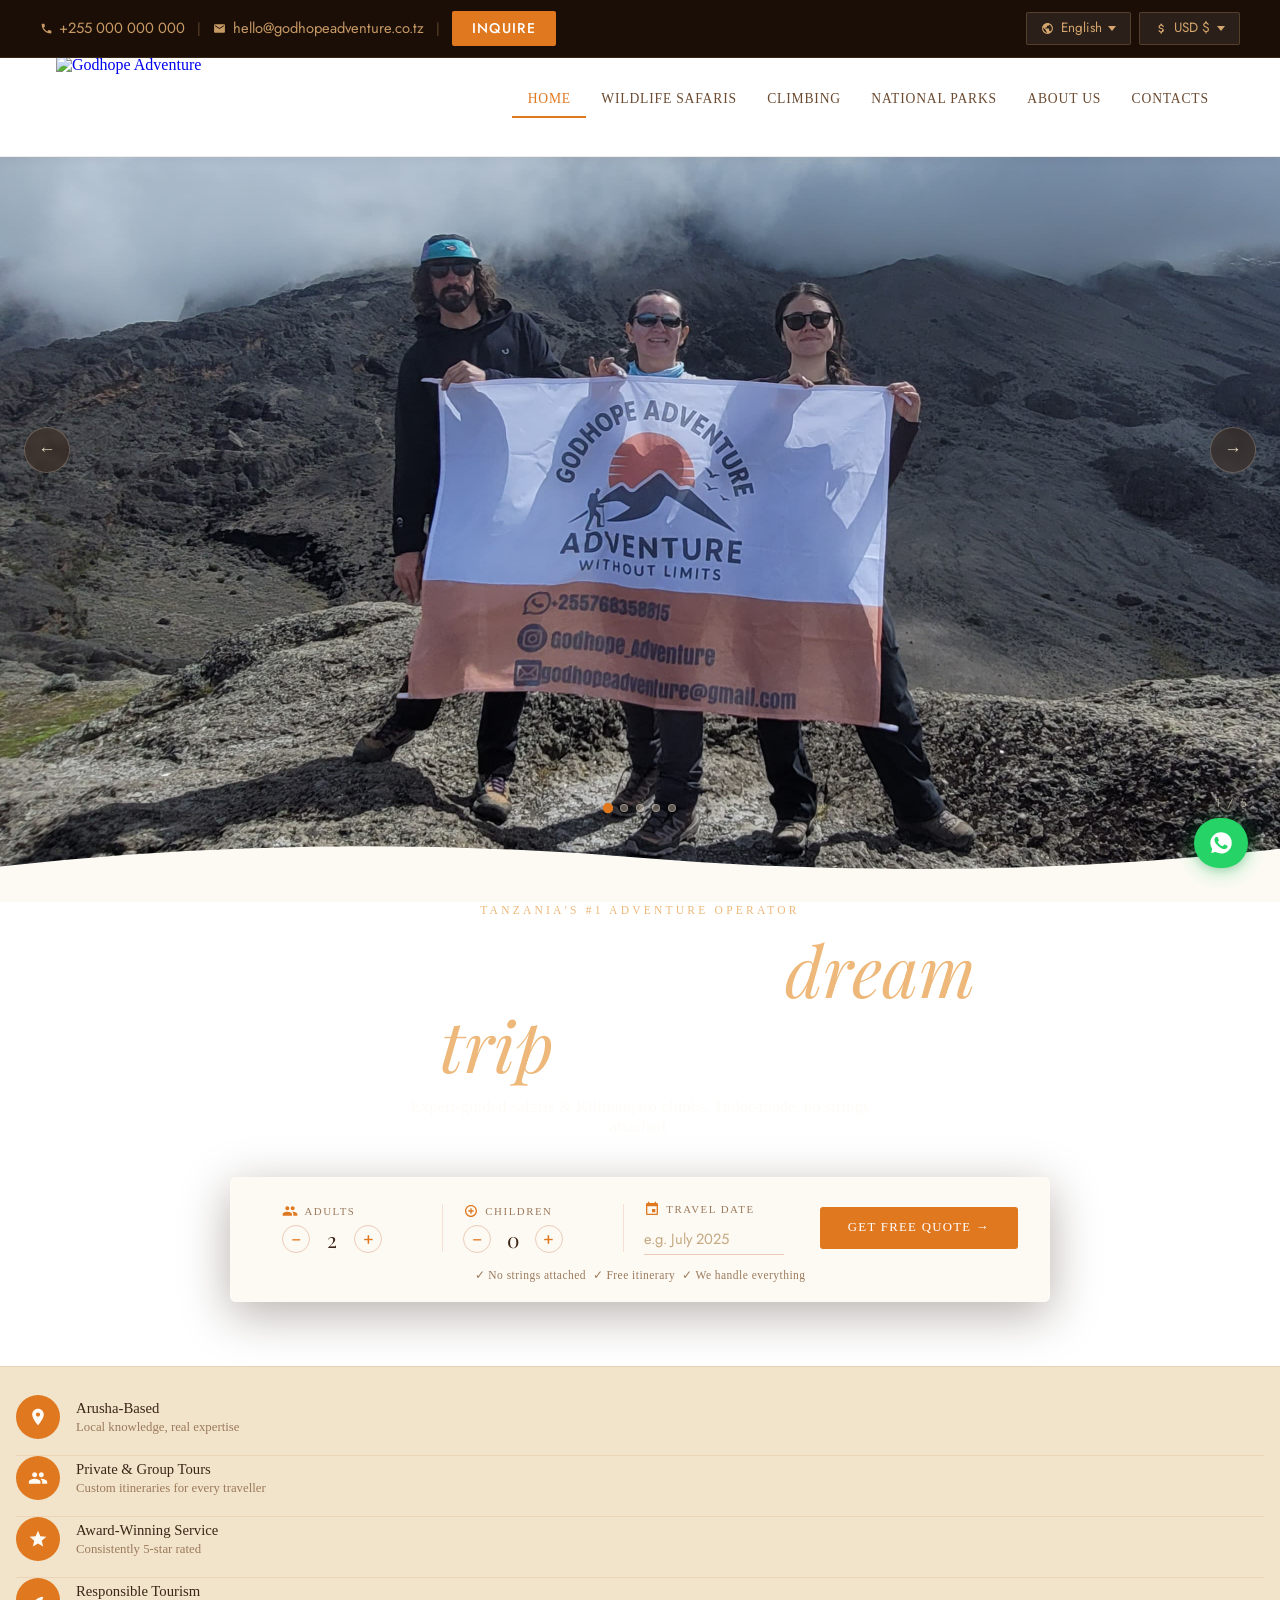
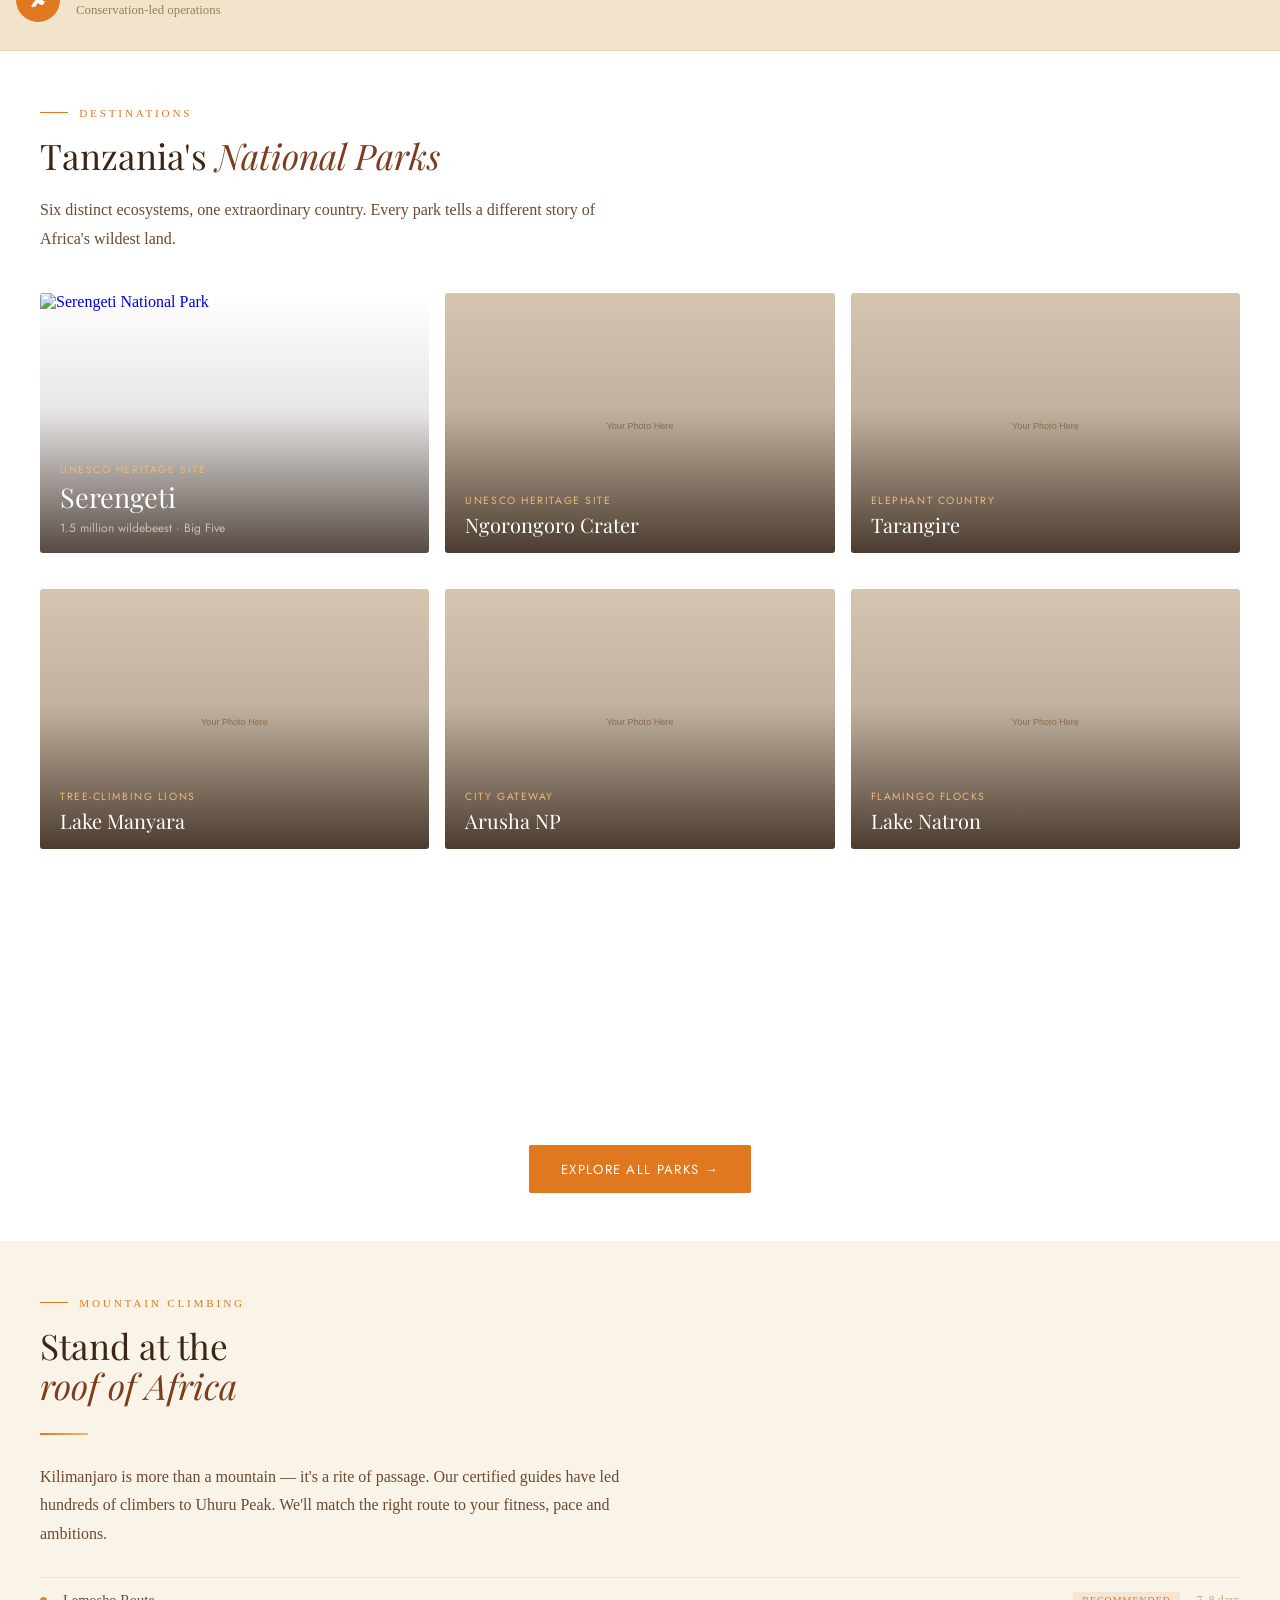
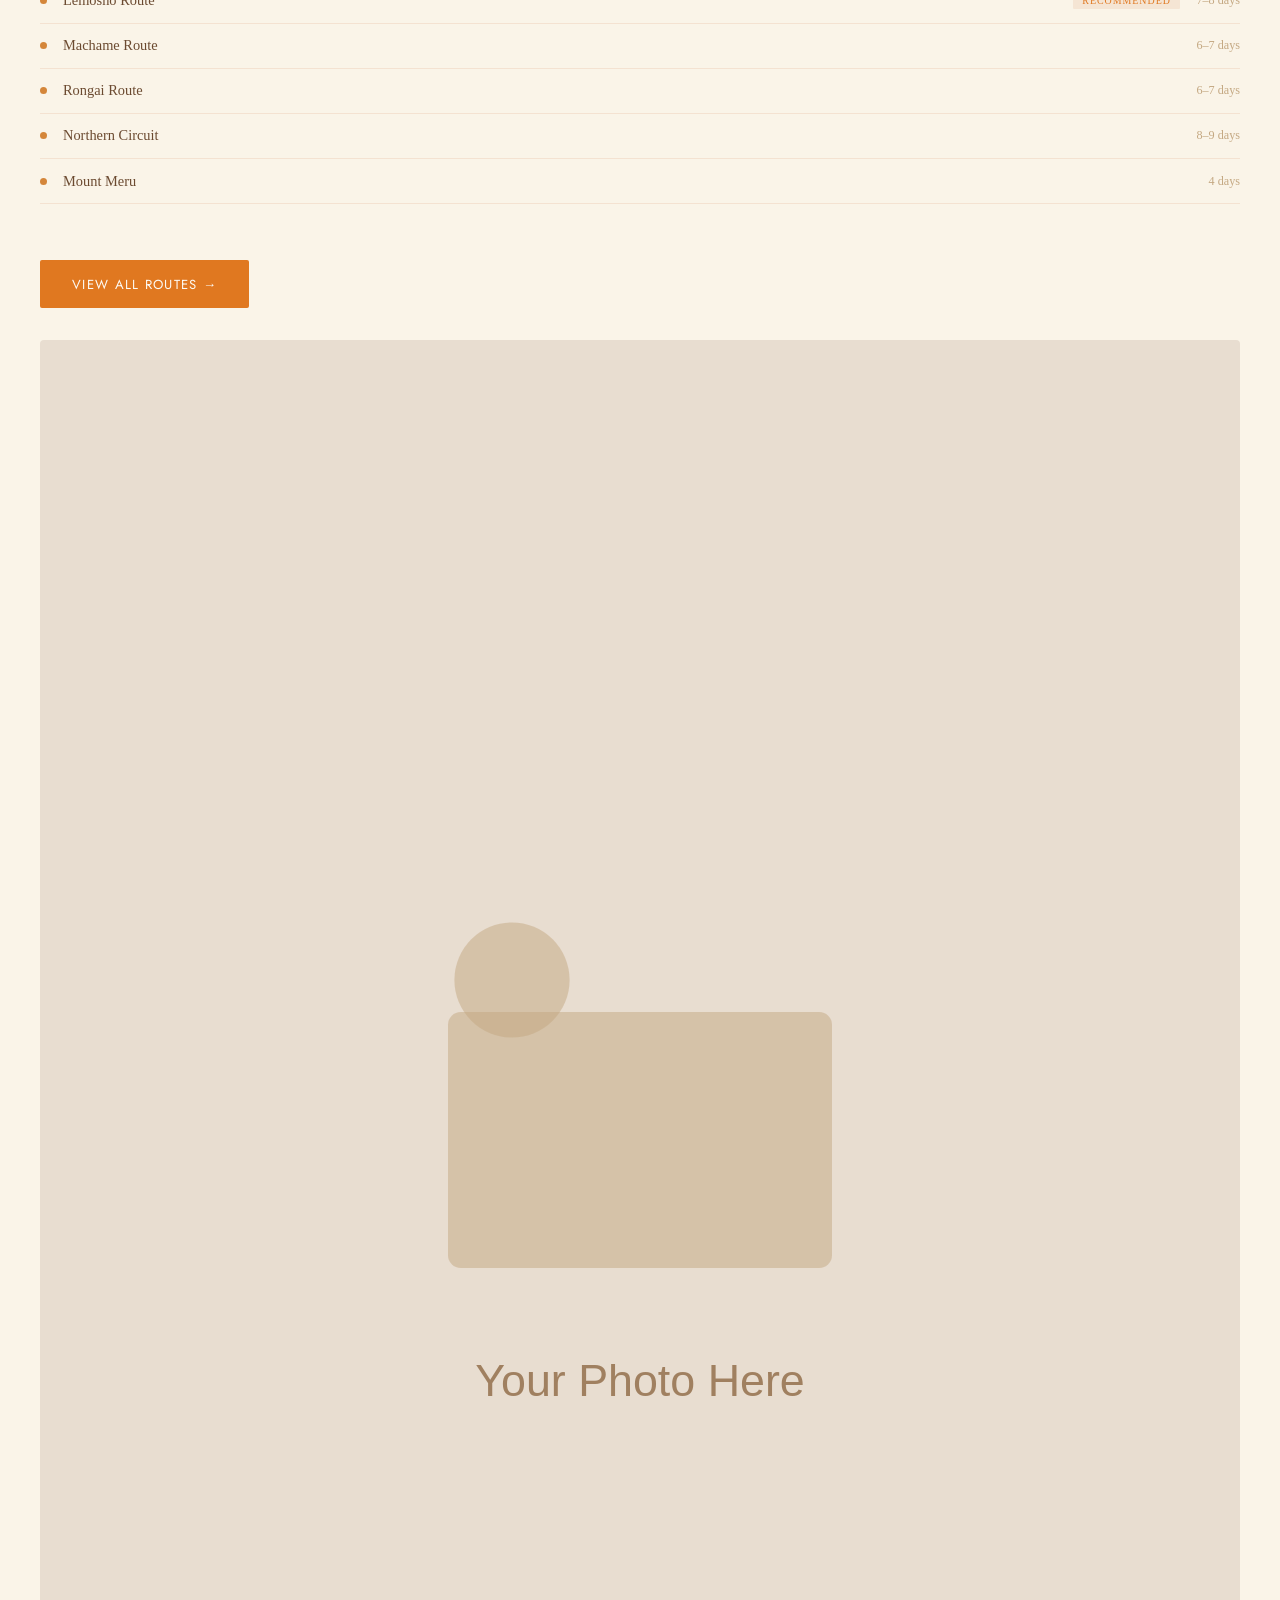
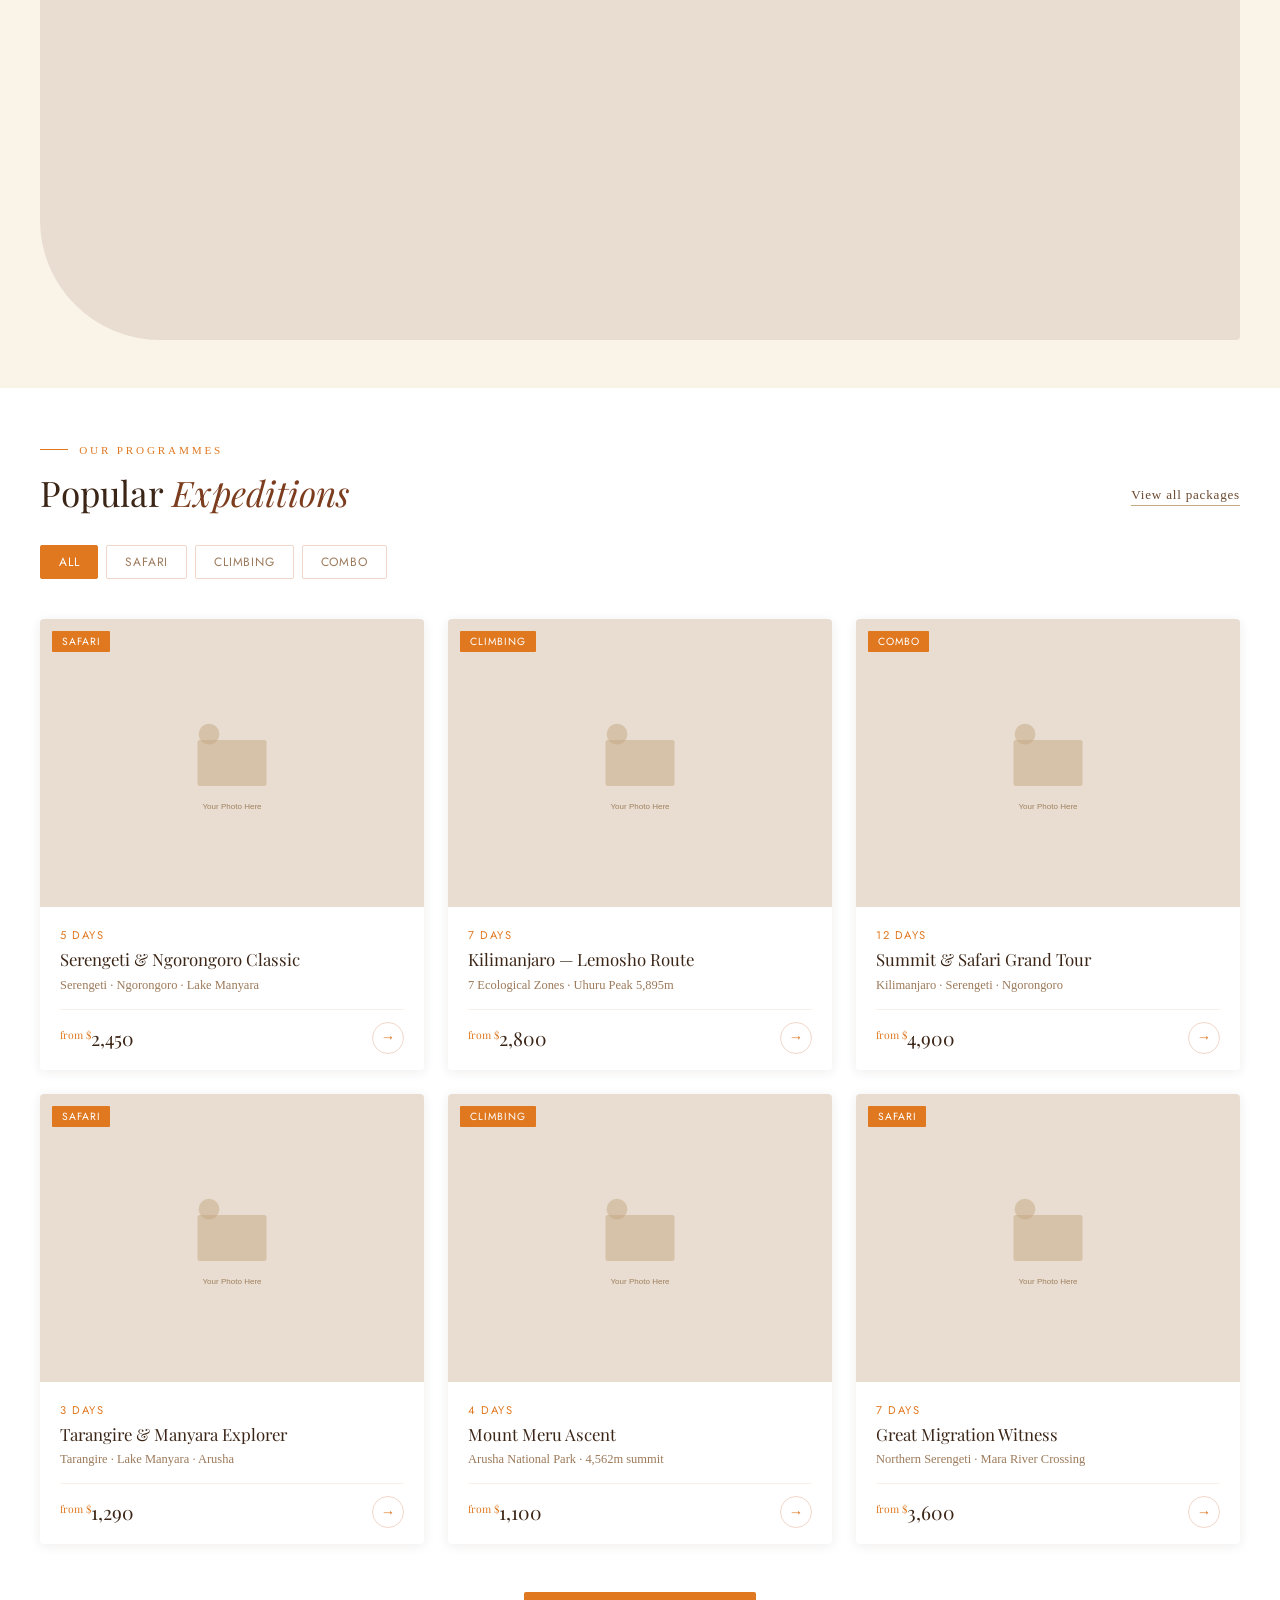
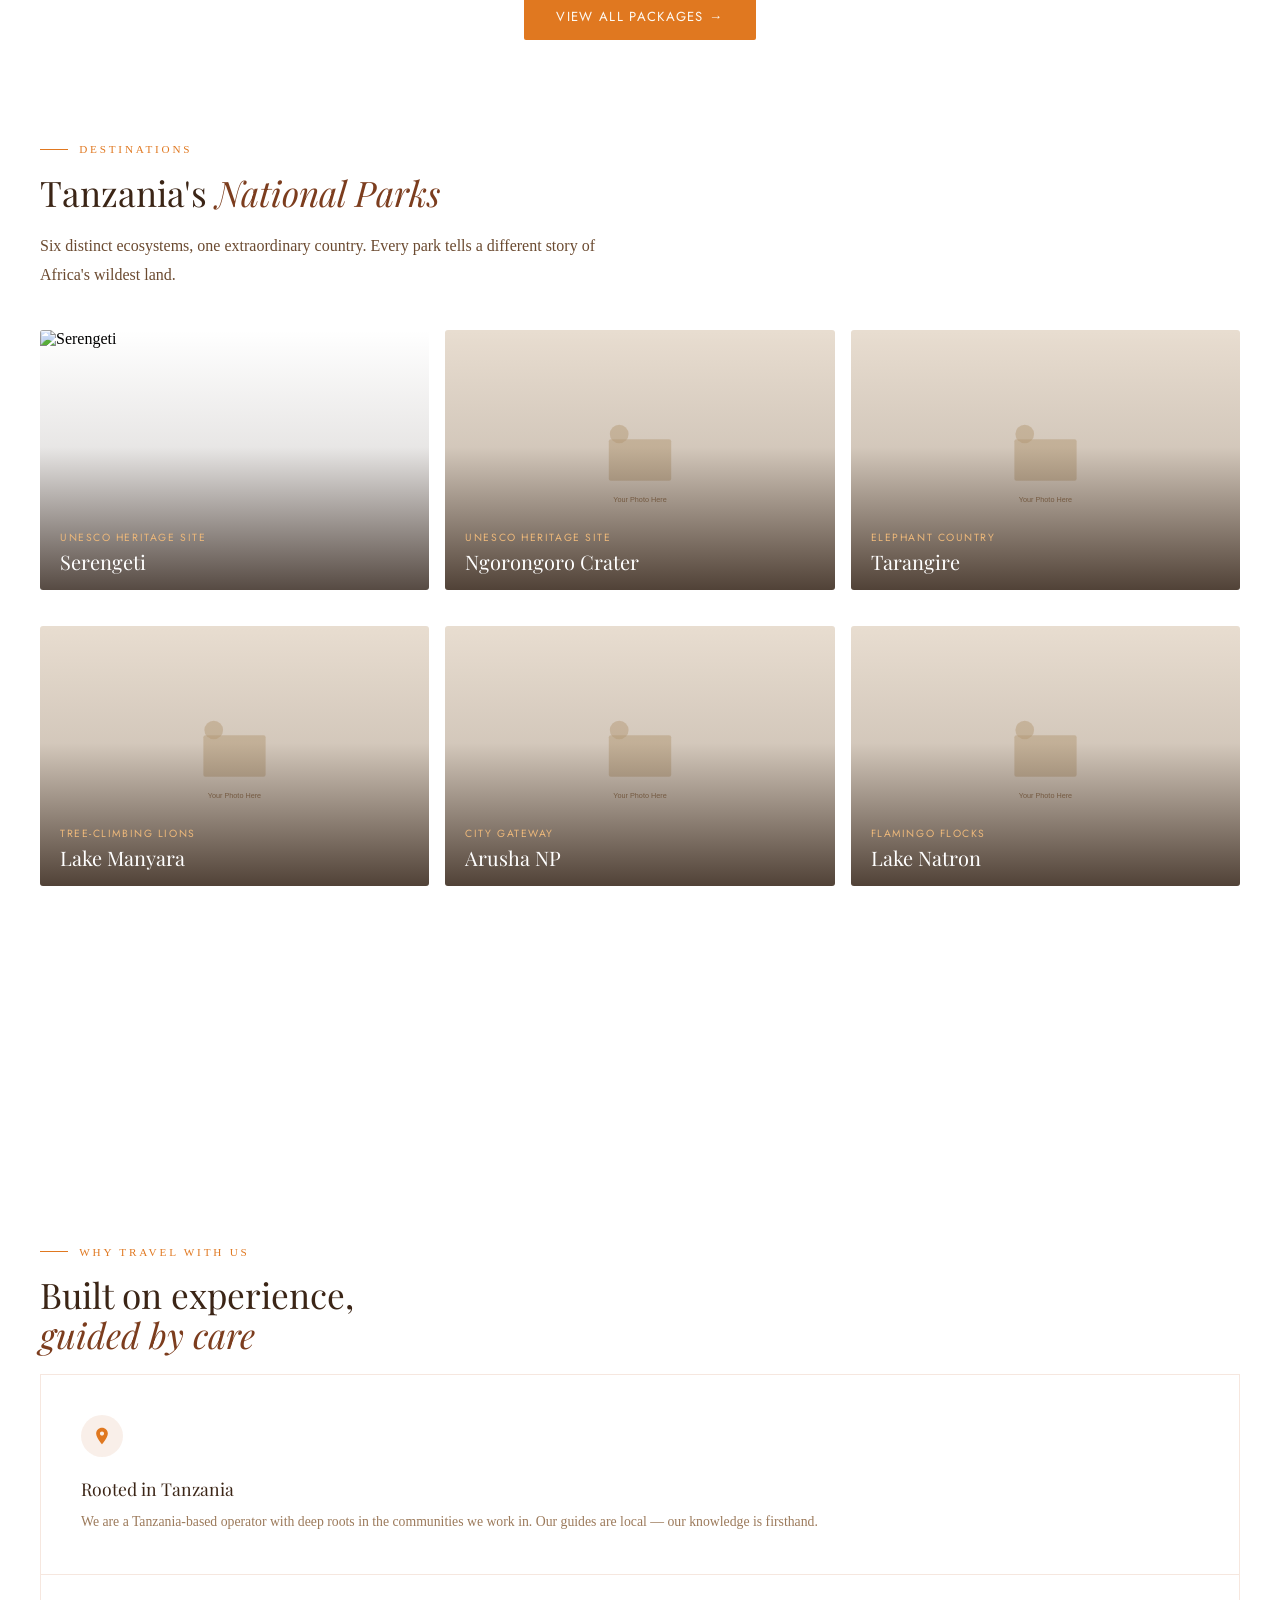
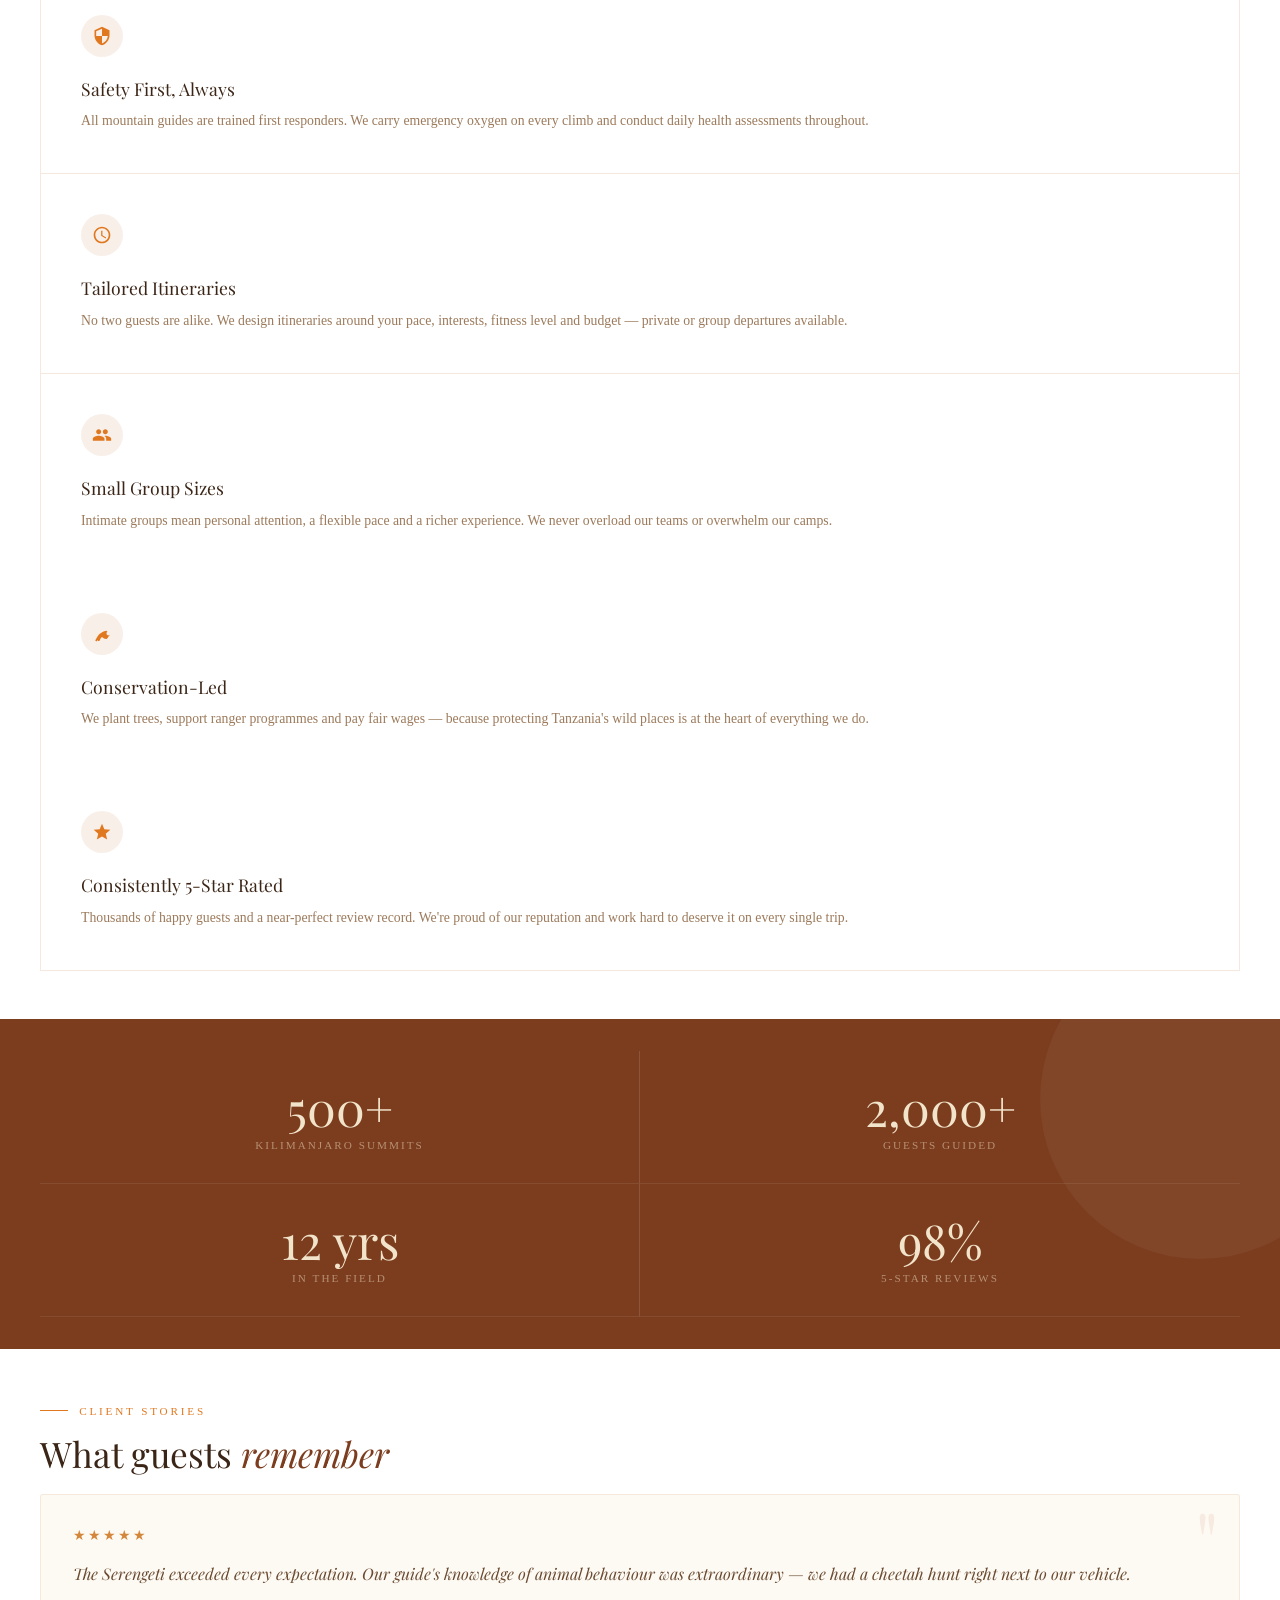
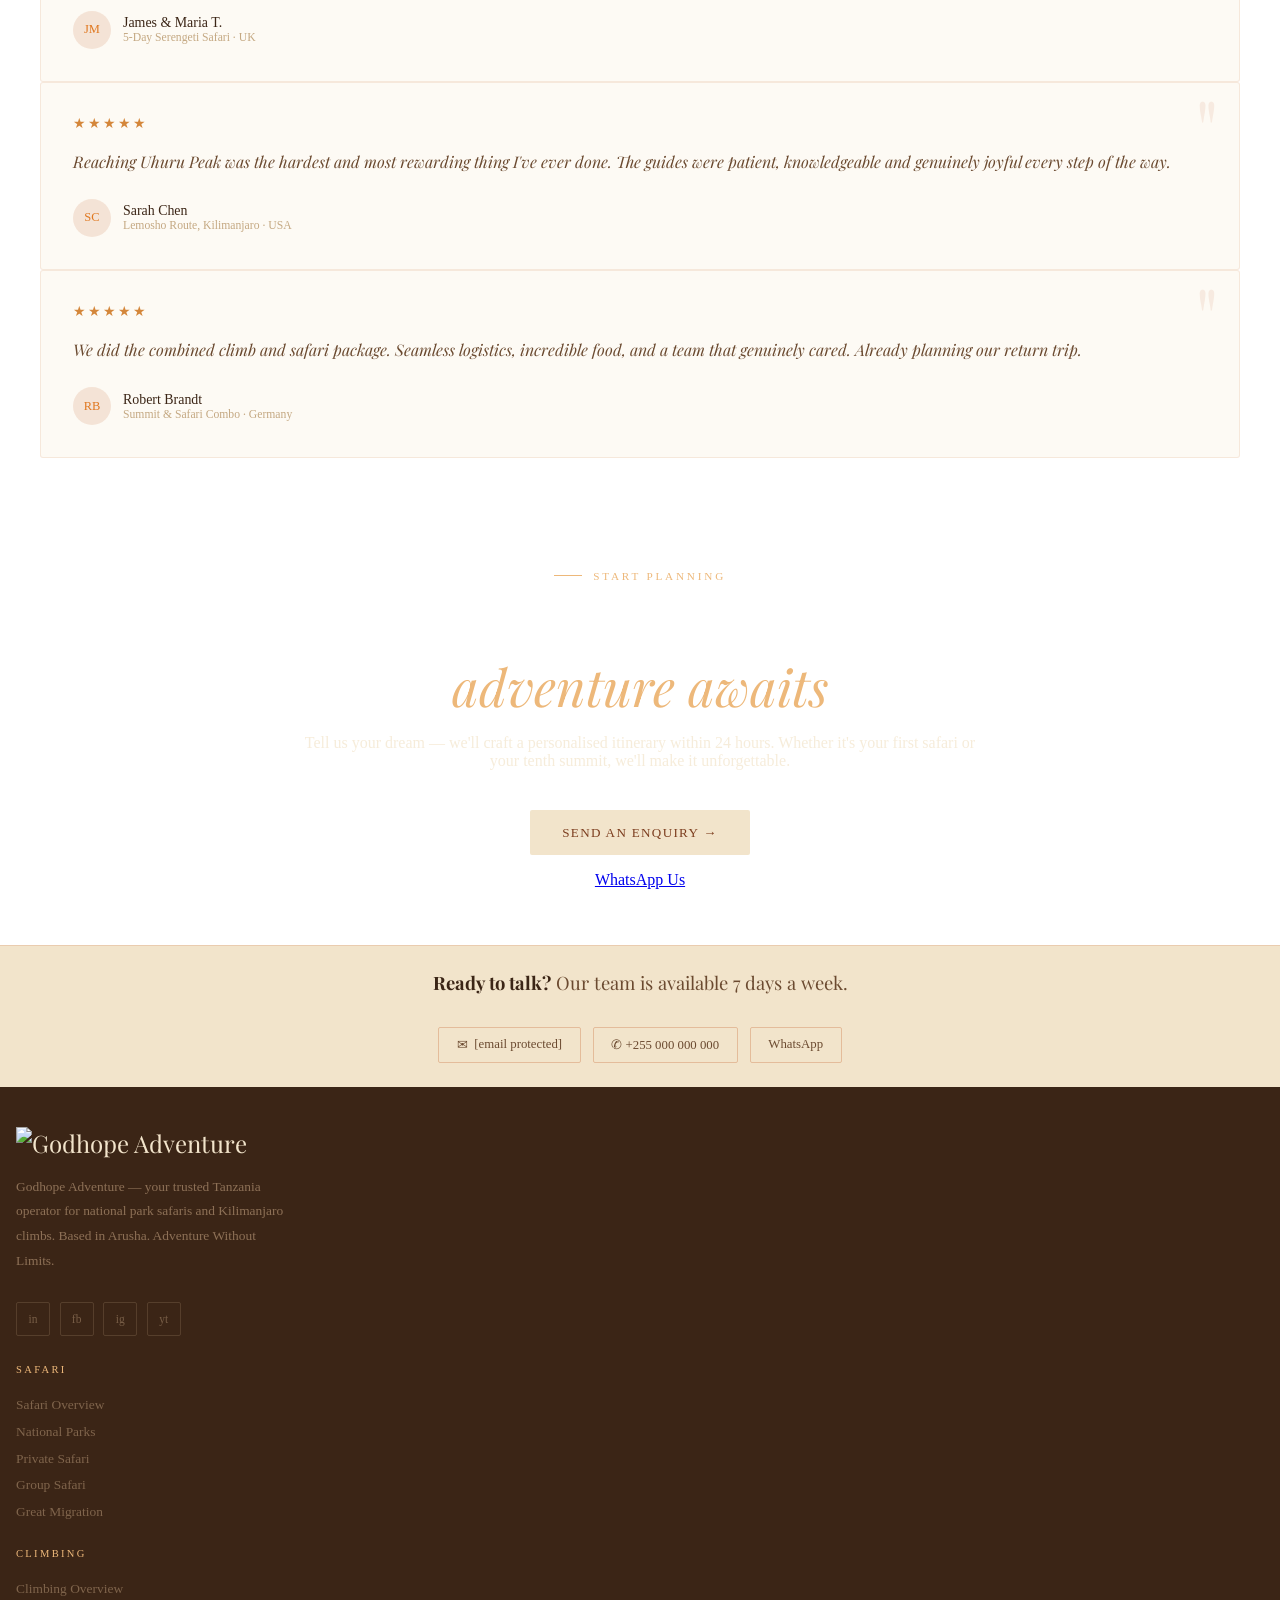
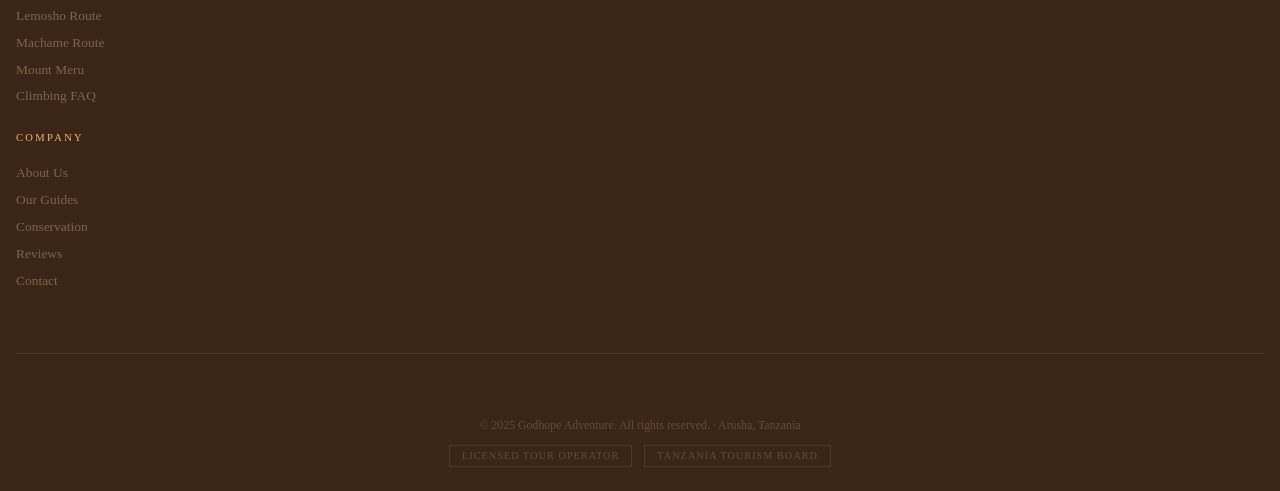
==== commit 2d515f17: "Add files via upload" ====
--- a/index.html
+++ b/index.html
@@ -774,51 +774,49 @@
 <footer>
   <div class="footer-top">
     <div>
-      <div class="footer-logo">Savanna <em style="font-style:italic;">&</em> Summit</div>
-      <p class="footer-about">Tanzania's trusted operator for national park safaris and mountain expeditions. Based in Arusha, guided by passion, committed to the land we love.</p>
+      <a href="index.html" class="footer-logo footer-logo-img-wrap"><img src="logo.jpg" alt="Godhope Adventure" class="footer-logo-img">
+    </a>
+      <p class="footer-about"><span data-i18n="footer_about">Godhope Adventure — your trusted Tanzania operator for national park safaris and Kilimanjaro climbs. Based in Arusha. Adventure Without Limits.</span></p>
       <div class="footer-socials">
-        <a href="index.html" class="soc">in</a>
-        <a href="index.html" class="soc">fb</a>
-        <a href="index.html" class="soc">ig</a>
-        <a href="index.html" class="soc">yt</a>
+        <a href="#" class="soc">in</a>
+        <a href="#" class="soc">fb</a>
+        <a href="#" class="soc">ig</a>
+        <a href="#" class="soc">yt</a>
       </div>
     </div>
     <div class="footer-col">
       <h5>Safari</h5>
       <ul>
-        <li><a href="index.html">Serengeti</a></li>
-        <li><a href="index.html">Ngorongoro</a></li>
-        <li><a href="index.html">Tarangire</a></li>
-        <li><a href="index.html">Lake Manyara</a></li>
-        <li><a href="index.html">Private Safari</a></li>
-        <li><a href="index.html">Group Safari</a></li>
+        <li><a href="safari.html">Safari Overview</a></li>
+        <li><a href="national-parks.html">National Parks</a></li>
+        <li><a href="safari.html">Private Safari</a></li>
+        <li><a href="safari.html">Group Safari</a></li>
+        <li><a href="safari.html">Great Migration</a></li>
       </ul>
     </div>
     <div class="footer-col">
       <h5>Climbing</h5>
       <ul>
-        <li><a href="index.html">Lemosho Route</a></li>
-        <li><a href="index.html">Machame Route</a></li>
-        <li><a href="index.html">Rongai Route</a></li>
-        <li><a href="index.html">Northern Circuit</a></li>
-        <li><a href="index.html">Mount Meru</a></li>
-        <li><a href="index.html">Private Groups</a></li>
+        <li><a href="climbing.html">Climbing Overview</a></li>
+        <li><a href="climbing.html">Lemosho Route</a></li>
+        <li><a href="climbing.html">Machame Route</a></li>
+        <li><a href="climbing.html">Mount Meru</a></li>
+        <li><a href="climbing.html">Climbing FAQ</a></li>
       </ul>
     </div>
     <div class="footer-col">
       <h5>Company</h5>
       <ul>
-        <li><a href="index.html">About Us</a></li>
-        <li><a href="index.html">Our Guides</a></li>
-        <li><a href="index.html">Reviews</a></li>
-        <li><a href="index.html">Conservation</a></li>
-        <li><a href="index.html">Blog</a></li>
-        <li><a href="index.html">Contact</a></li>
+        <li><a href="about.html">About Us</a></li>
+        <li><a href="about.html">Our Guides</a></li>
+        <li><a href="about.html">Conservation</a></li>
+        <li><a href="about.html">Reviews</a></li>
+        <li><a href="contact.html">Contact</a></li>
       </ul>
     </div>
   </div>
   <div class="footer-bottom">
-    <span>© 2025 Godhope Adventure. All rights reserved. · Arusha, Tanzania</span>
+    <span>&copy; 2025 Godhope Adventure. All rights reserved. &middot; Arusha, Tanzania</span>
     <div class="footer-certs">
       <span class="cert">Licensed Tour Operator</span>
       <span class="cert">Tanzania Tourism Board</span>
@@ -826,20 +824,7 @@
   </div>
 </footer>
 
-<script data-cfasync="false" src="/cdn-cgi/scripts/5c5dd728/cloudflare-static/email-decode.min.js"></script><script>
-const nav = document.getElementById('nav');
-window.addEventListener('scroll', () => {
-  nav.classList.toggle('scrolled', window.scrollY > 50);
-});
-function filterTours(btn, cat) {
-  document.querySelectorAll('.flt').forEach(b => b.classList.remove('on'));
-  btn.classList.add('on');
-  document.querySelectorAll('.tour-card').forEach(c => {
-    c.style.display = (cat === 'all' || c.dataset.t === cat) ? 'block' : 'none';
-  });
-}
-
-</script>
+<script data-cfasync="false" src="/cdn-cgi/scripts/5c5dd728/cloudflare-static/email-decode.min.js"></script>
 
 <a href="https://wa.me/255000000000" class="wa-float" target="_blank" aria-label="Chat on WhatsApp">
   <svg viewBox="0 0 24 24" xmlns="http://www.w3.org/2000/svg">
@@ -939,57 +924,7 @@
 })();
 </script>
 
-<script>
-(function(){
-  /* Scroll shadow */
-  var nav=document.getElementById('nav');
-  if(nav && !nav.classList.contains('solid')){
-    window.addEventListener('scroll',function(){
-      nav.classList.toggle('scrolled',window.scrollY>60);
-    },{passive:true});
-  }
-  /* Hamburger open/close */
-  var ham=document.getElementById('ham');
-  var mob=document.getElementById('mob-nav');
-  var cls=document.getElementById('mob-close');
-  if(ham&&mob){
-    ham.addEventListener('click',function(){
-      mob.classList.add('open');
-      document.body.style.overflow='hidden';
-    });
-  }
-  if(cls&&mob){
-    cls.addEventListener('click',function(){
-      mob.classList.remove('open');
-      document.body.style.overflow='';
-    });
-  }
-  if(mob){
-    mob.querySelectorAll('a').forEach(function(a){
-      a.addEventListener('click',function(){
-        mob.classList.remove('open');
-        document.body.style.overflow='';
-      });
-    });
-    mob.addEventListener('click',function(e){
-      if(e.target===mob){mob.classList.remove('open');document.body.style.overflow='';}
-    });
-  }
-  /* Currency dropdown */
-  document.addEventListener('click',function(){
-    var d=document.getElementById('gha-cur-drop');
-    if(d)d.classList.remove('open');
-  });
-  var ct=document.getElementById('gha-cur-toggle');
-  var cd=document.getElementById('gha-cur-drop');
-  if(ct&&cd){
-    ct.addEventListener('click',function(e){
-      e.stopPropagation();
-      cd.classList.toggle('open');
-    });
-  }
-})();
-</script>
+
 <script>
 (function(){
   /* Topbar scroll — nav gets shadow */
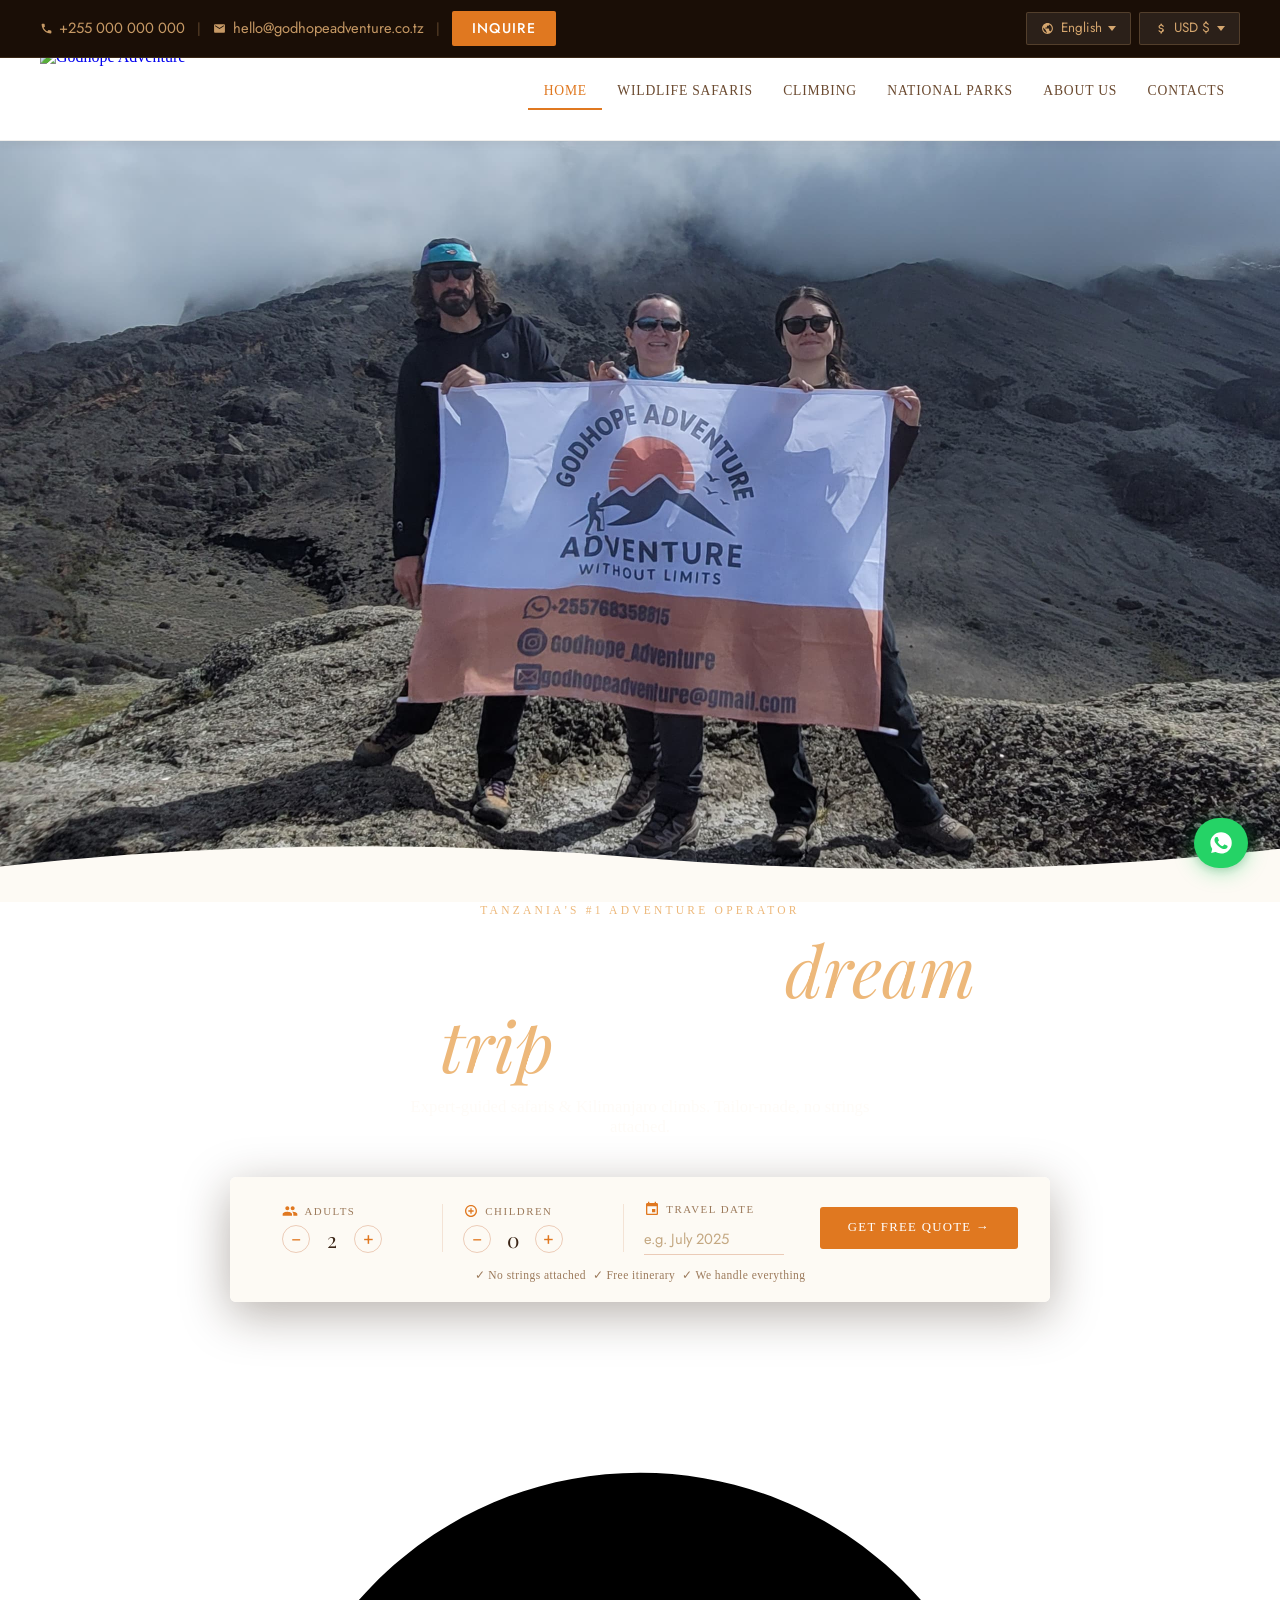
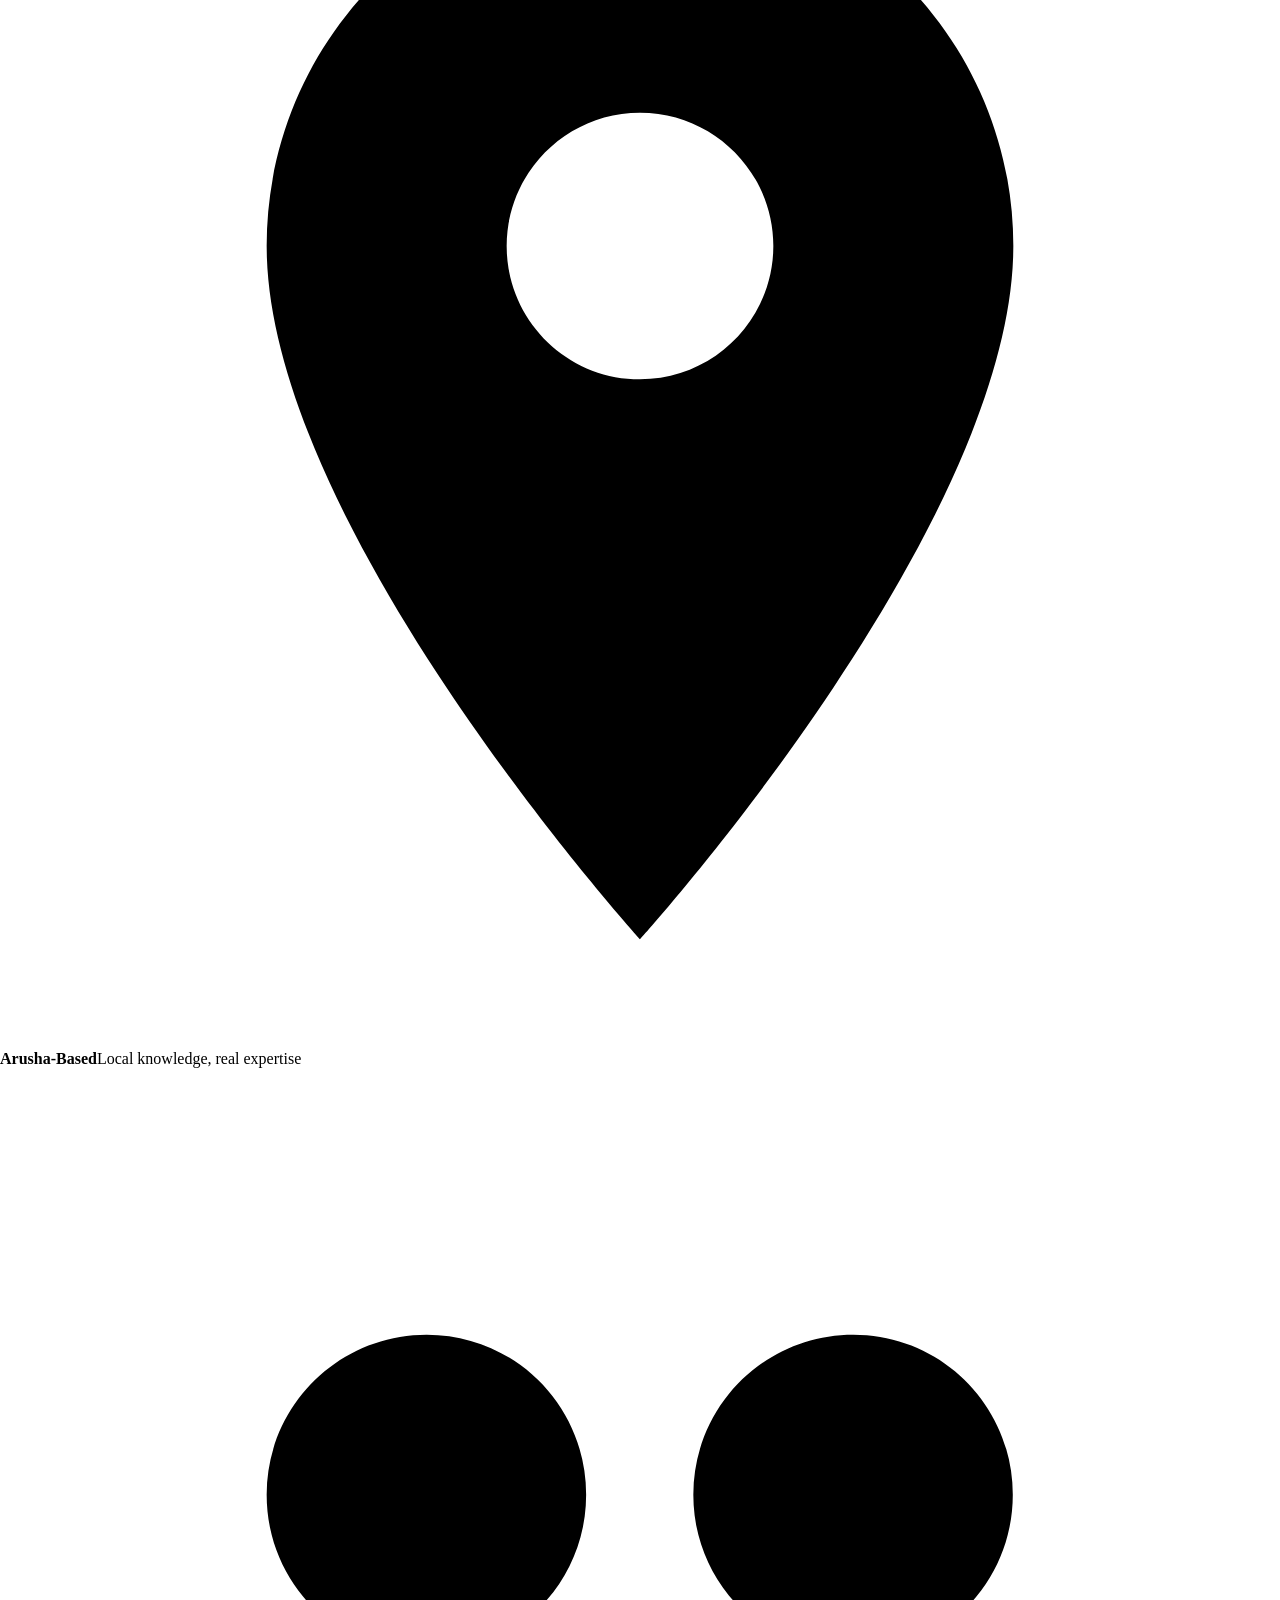
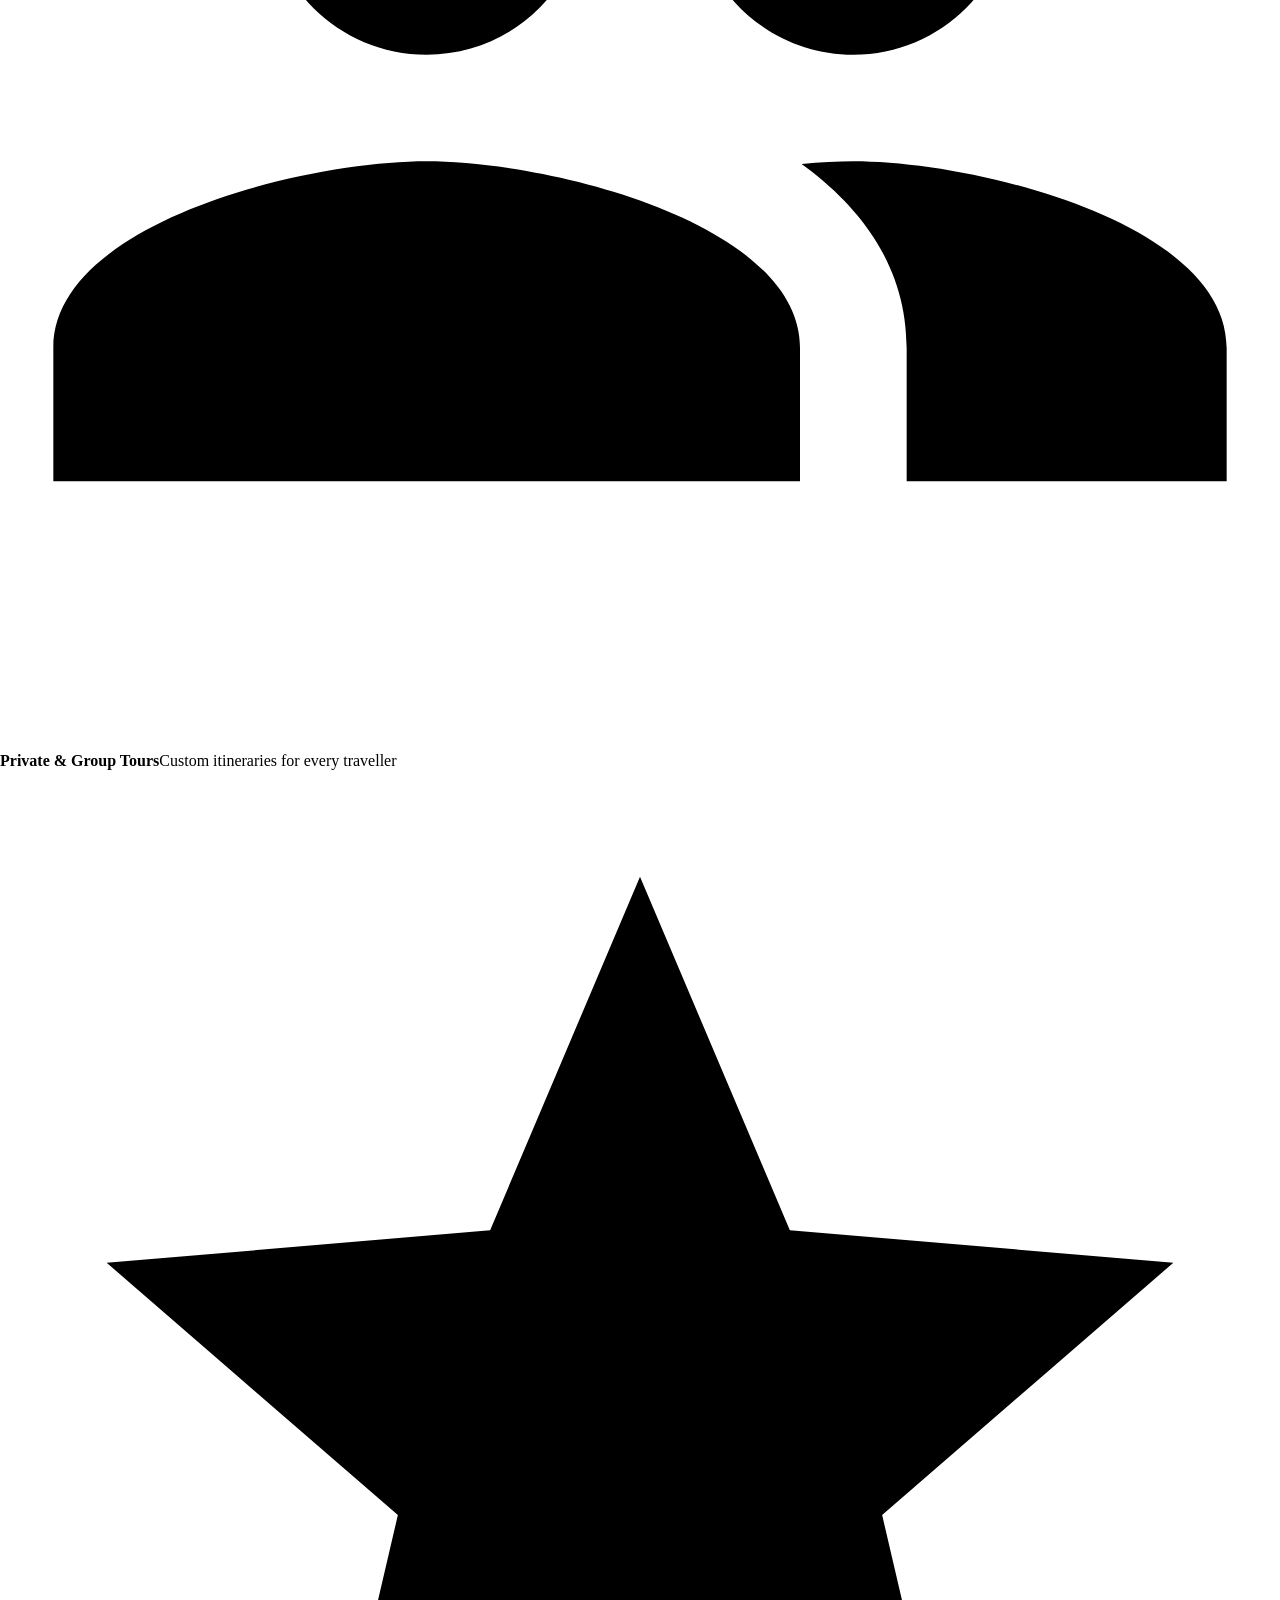
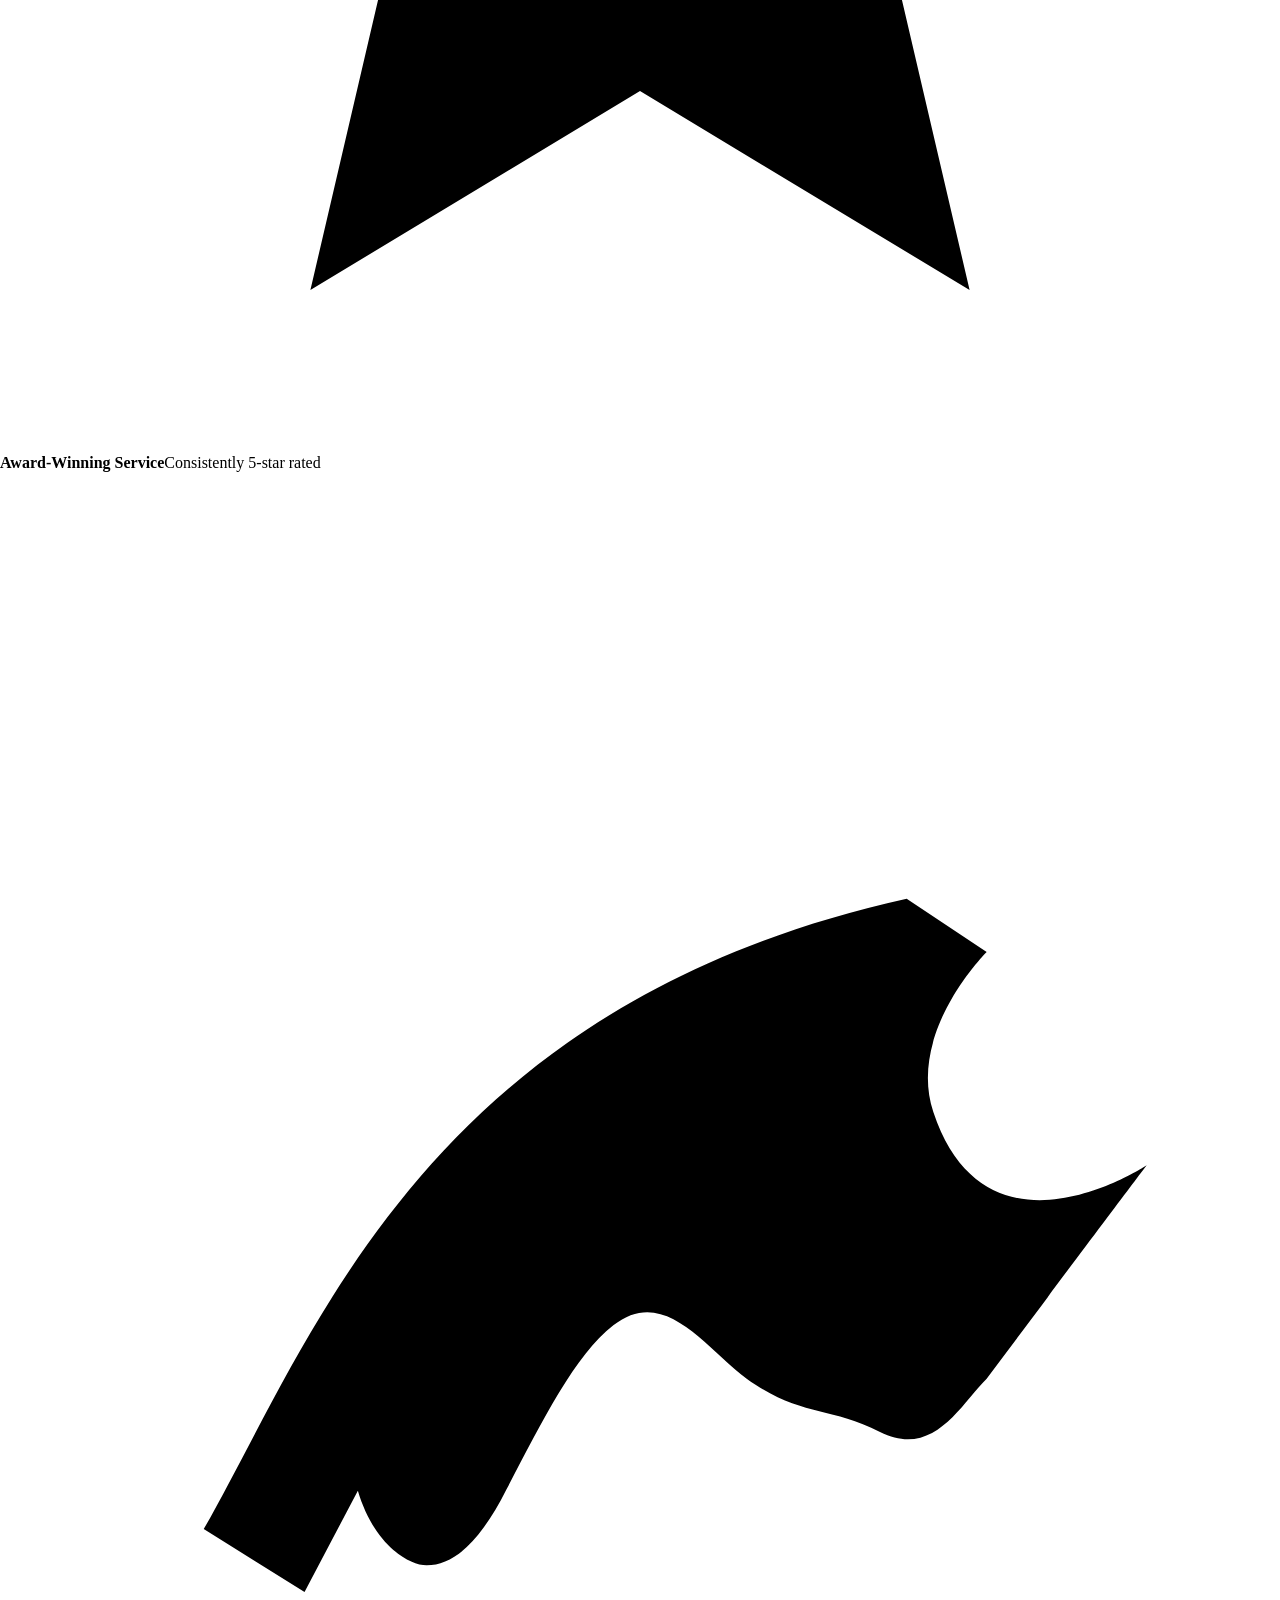
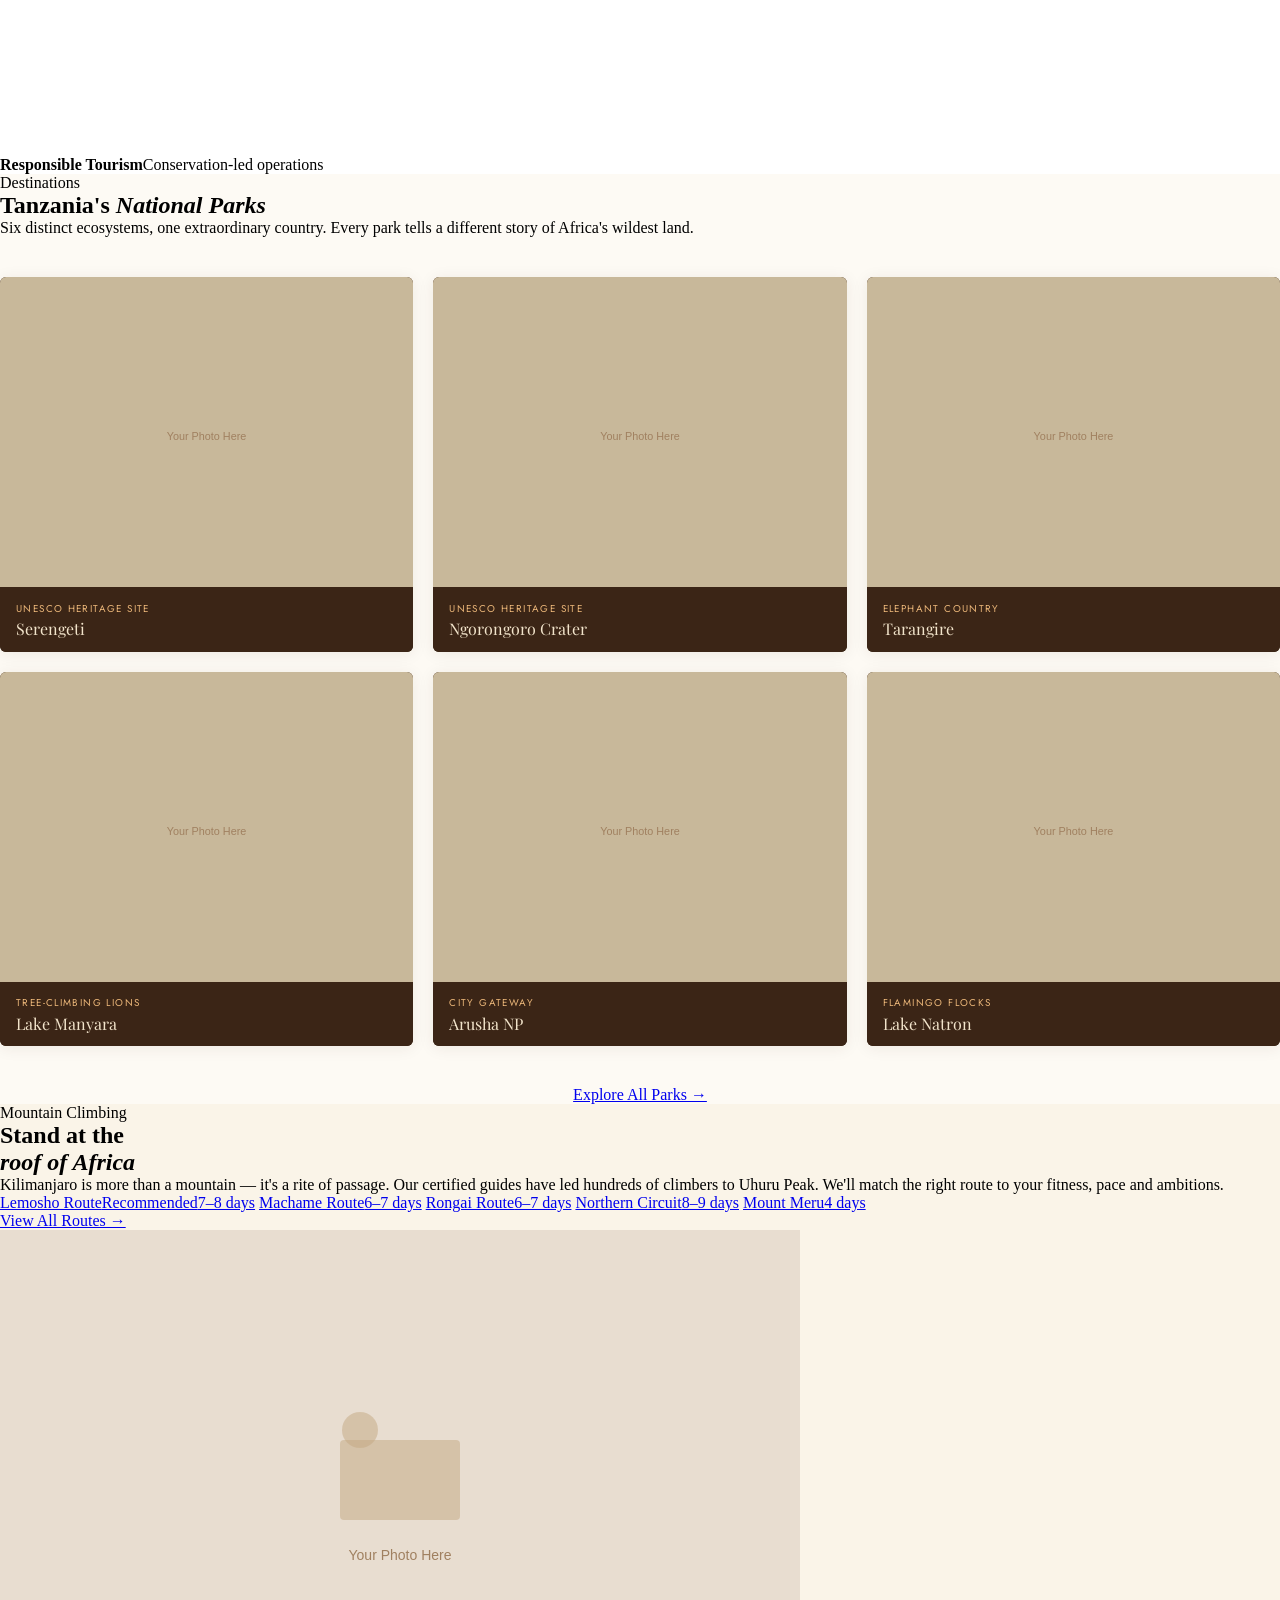
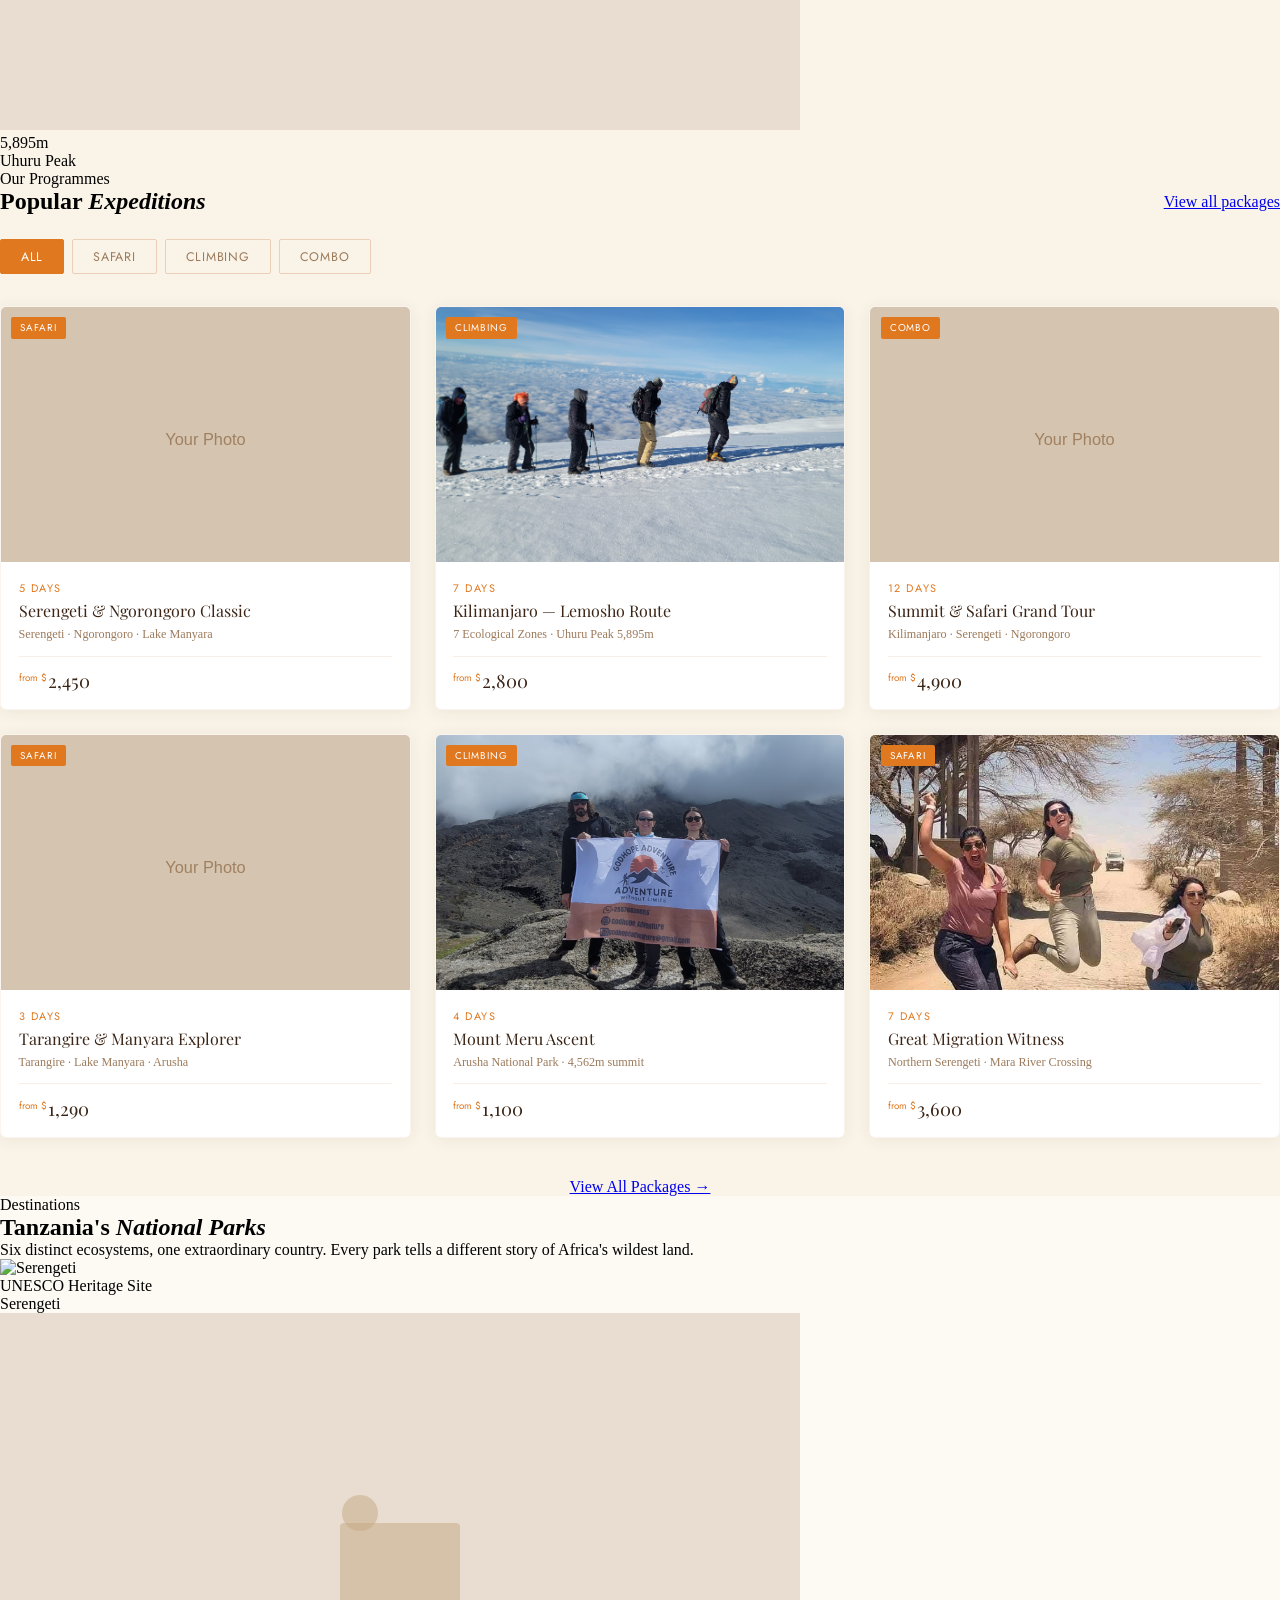
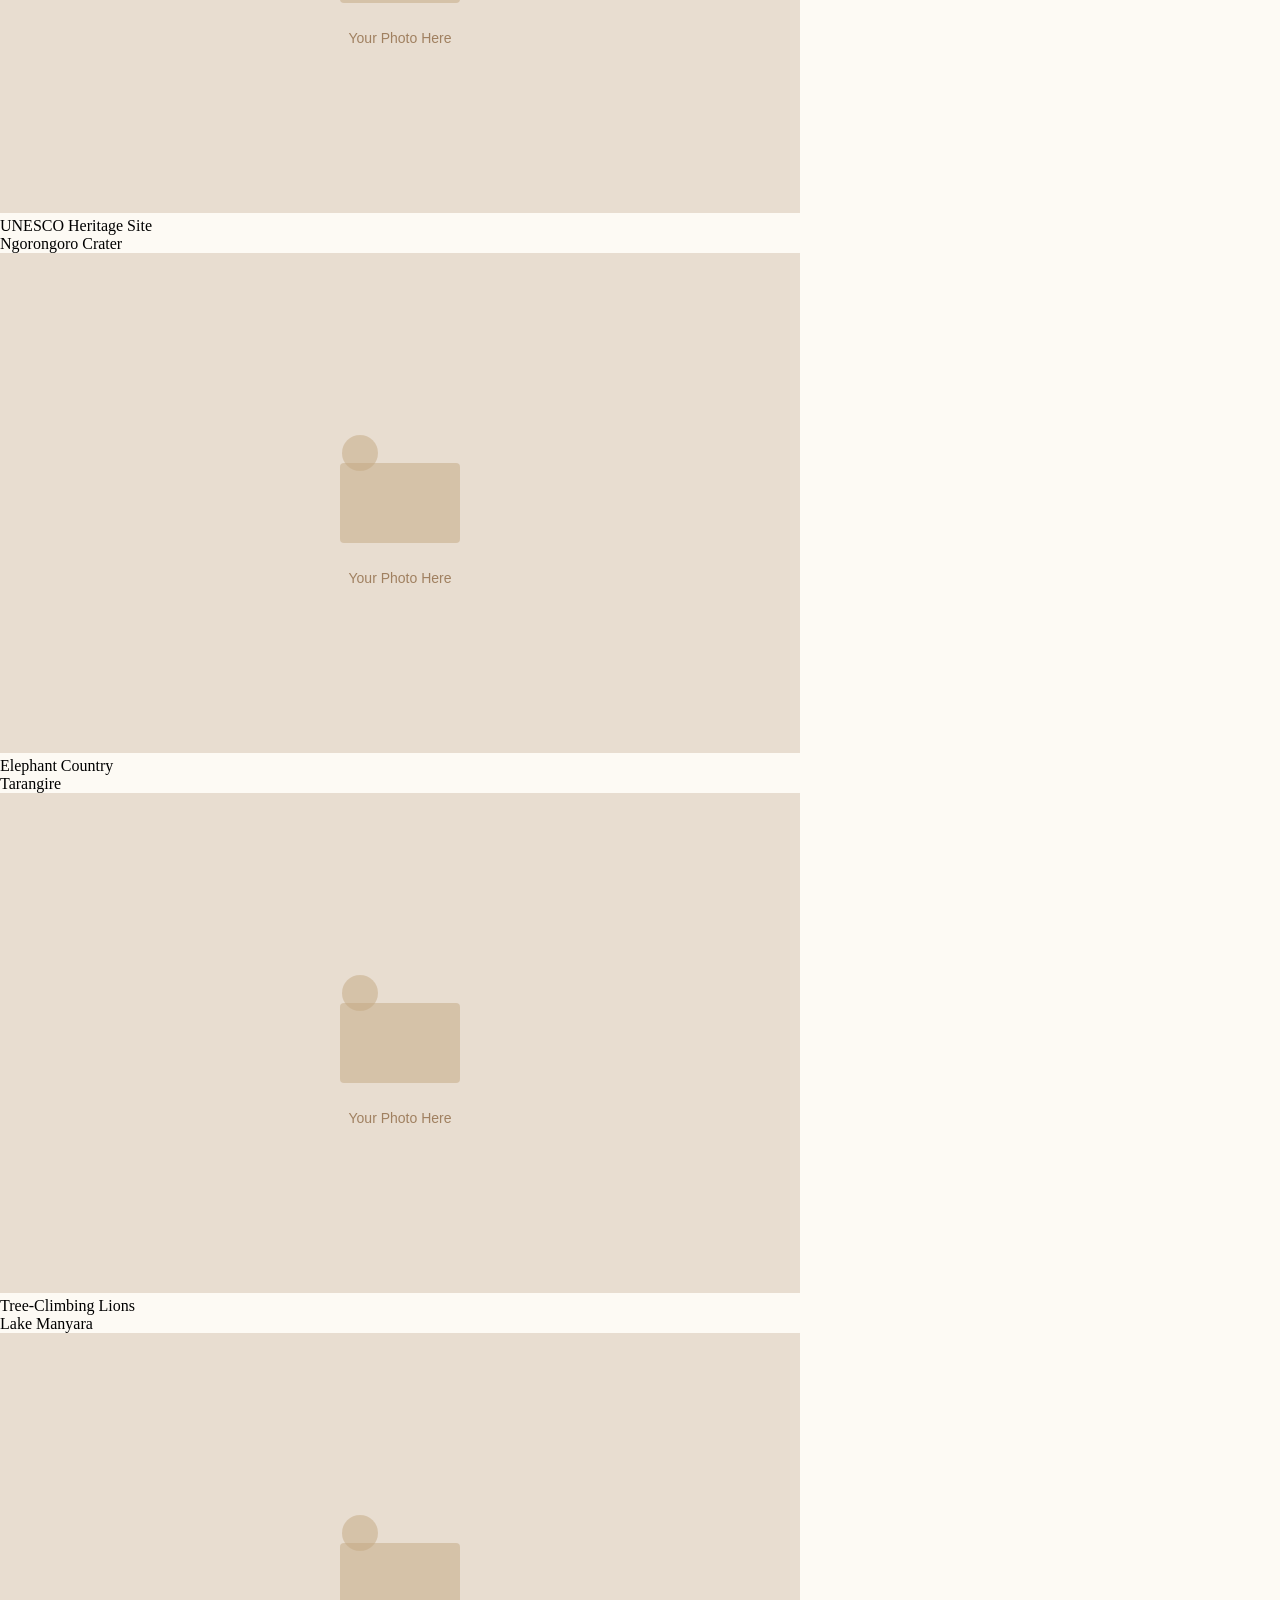
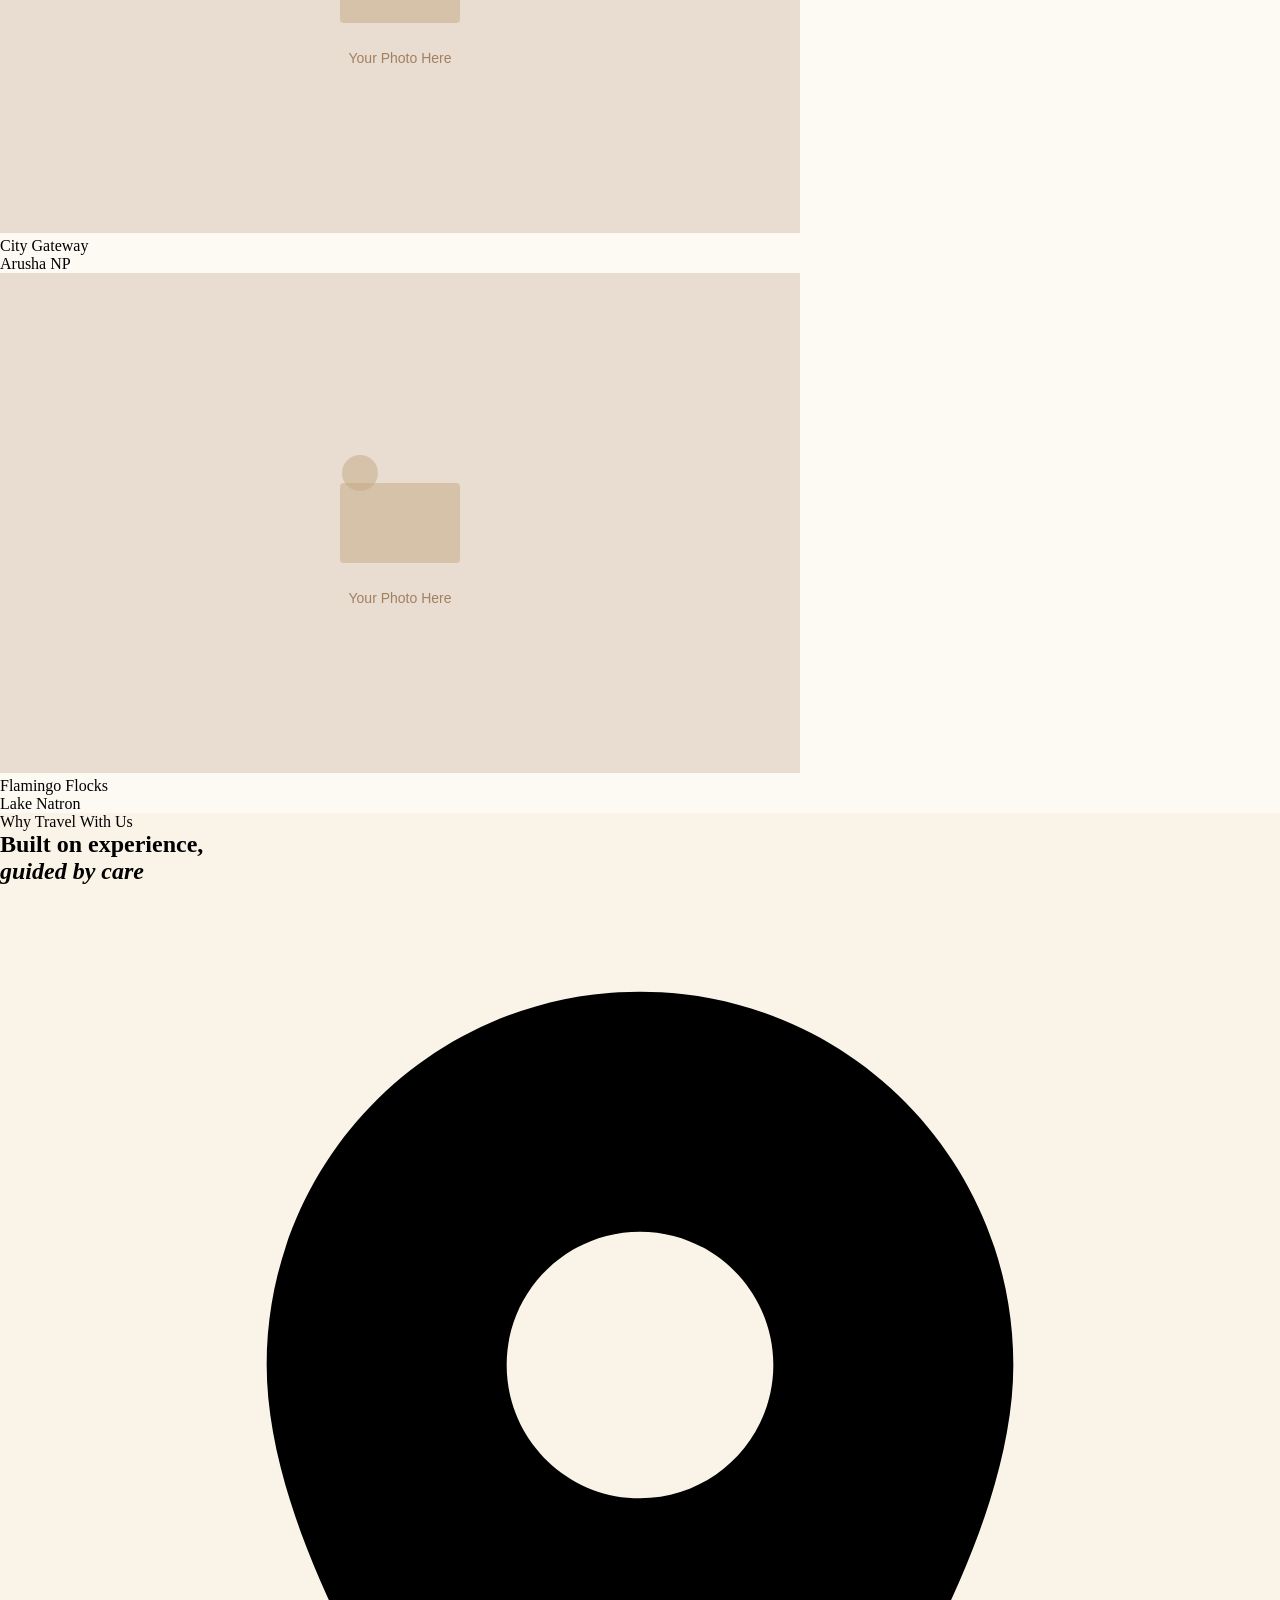
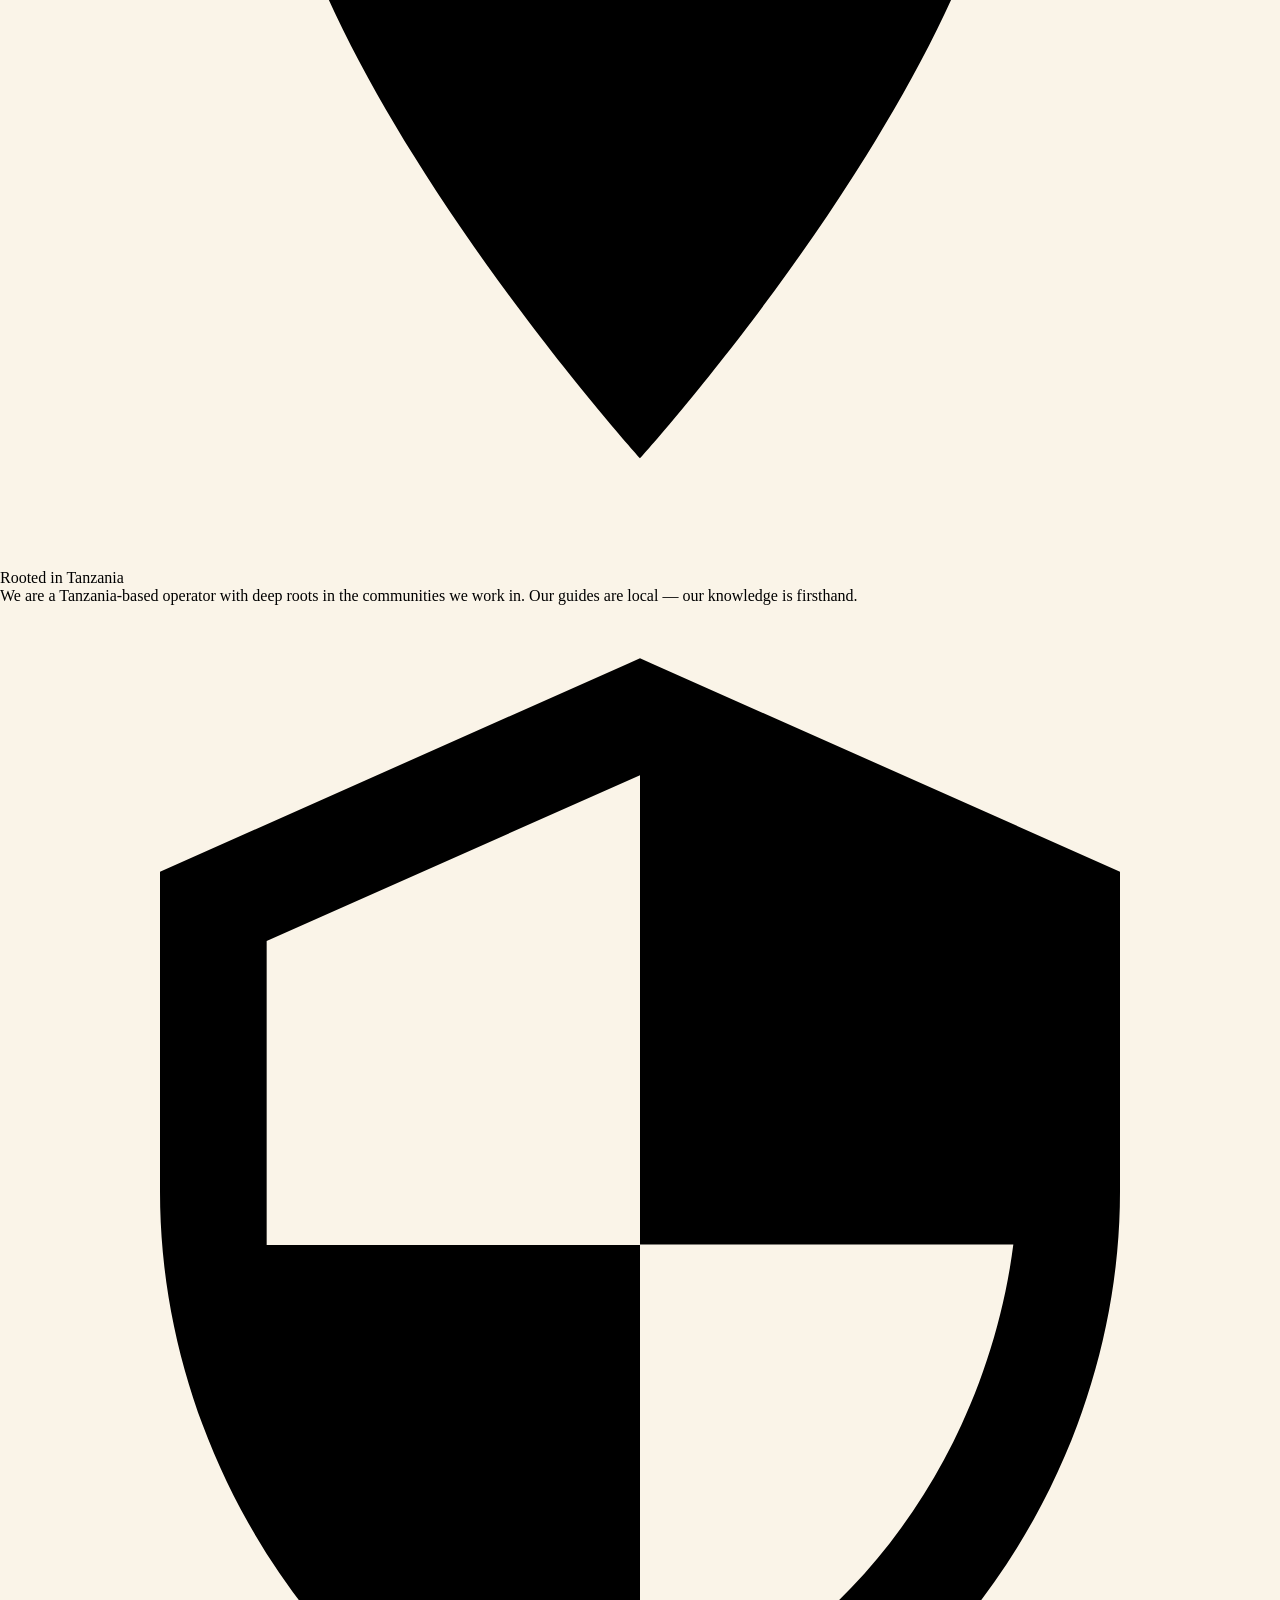
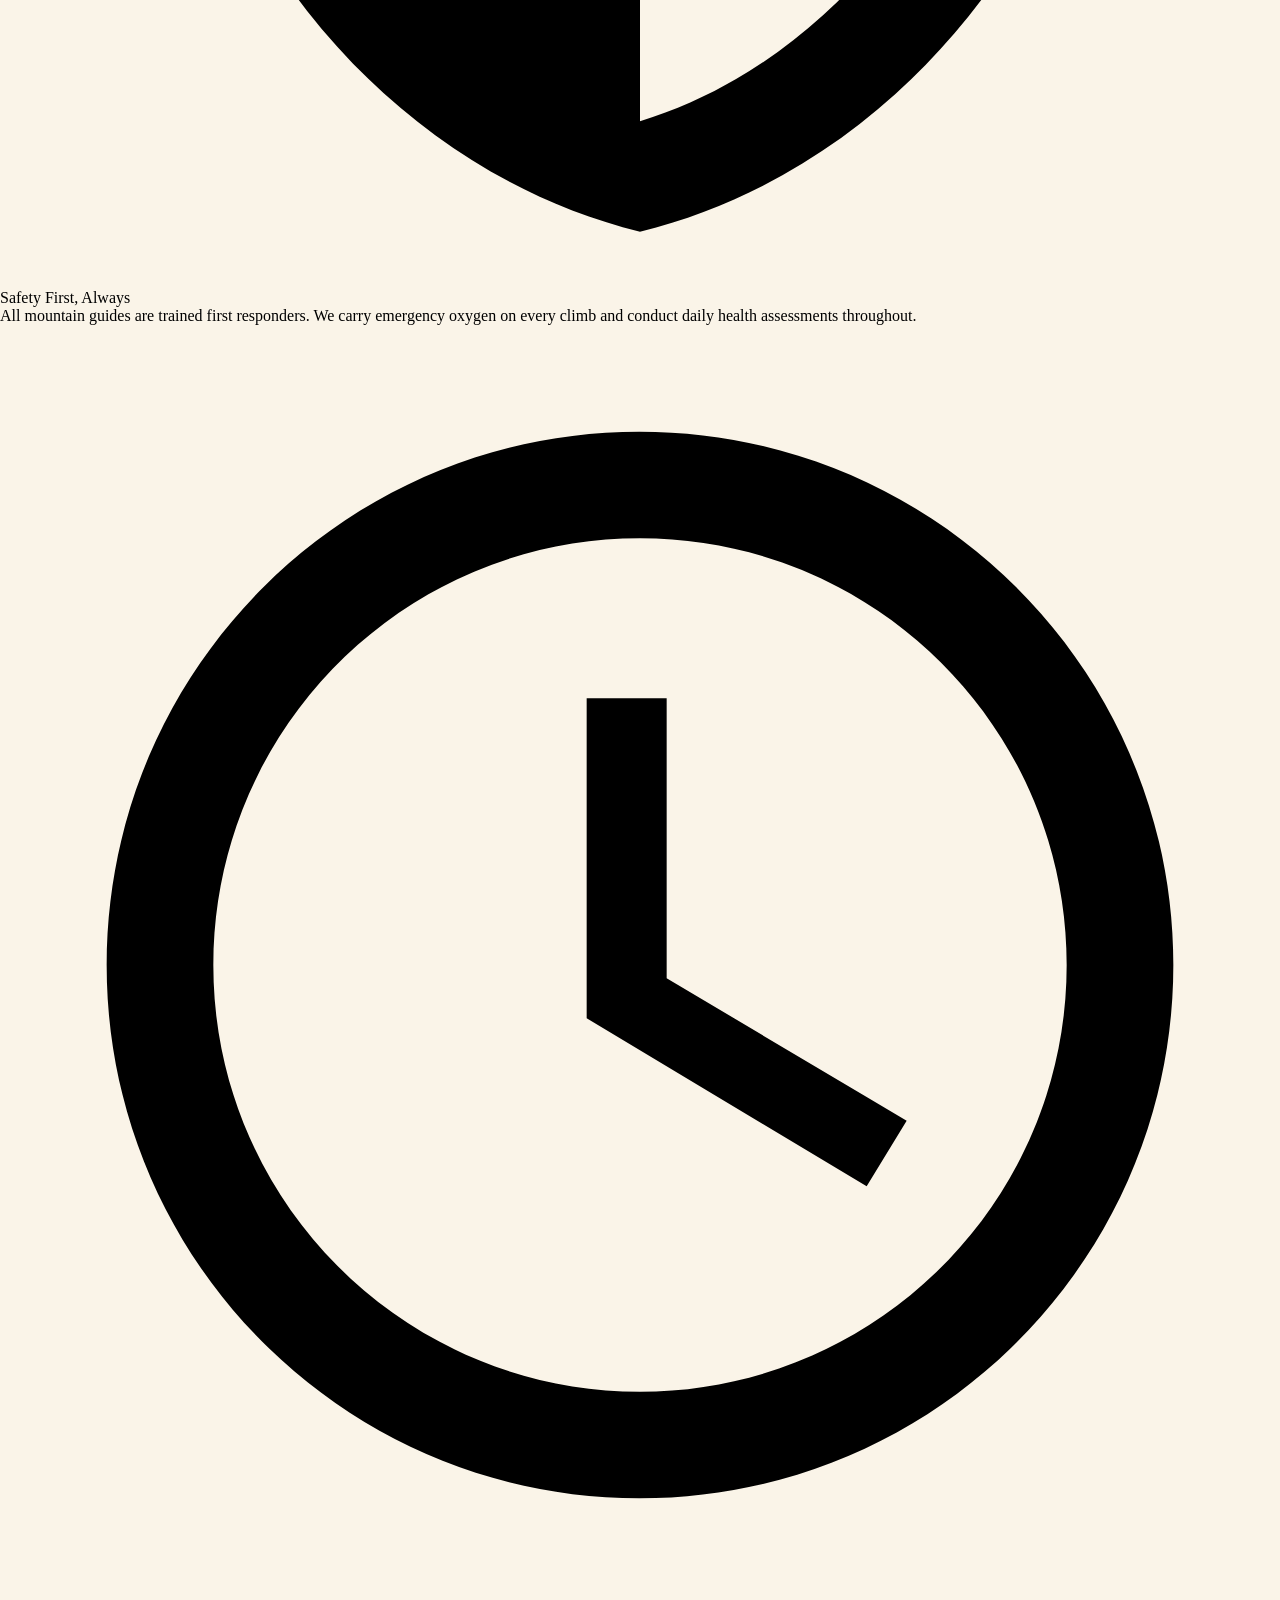
==== commit b0910a97: "Add files via upload" ====
--- a/index.html
+++ b/index.html
@@ -22,41 +22,53 @@
 
 <!-- Google Translate -->
 
-<style>
-/* ── CSS VARIABLES ── */
-
-/* ── HERO ── */
-.hero{height:100vh;min-height:640px;position:relative;overflow:hidden;display:flex;align-items:flex-end}
-.hero-overlay{position:absolute;inset:0;background:linear-gradient(to bottom,rgba(46,28,14,.35) 0%,rgba(46,28,14,.15) 35%,rgba(242,228,203,.45) 75%,rgba(242,228,203,.92) 100%)}
+<style>/* ── HERO ── */
+.hero{height:100vh;min-height:600px;position:relative;overflow:hidden;display:flex;align-items:flex-end}
+.hero-slides{position:absolute;inset:0;z-index:1}
+.hero-slide{position:absolute;inset:0;opacity:0;transition:opacity 1.4s ease-in-out;will-change:opacity;background:#1a0e06}
+.hero-slide.active{opacity:1}
+
+/* Base image rule */
+.hero-slide picture,.hero-slide img{
+  position:absolute;inset:0;
+  width:100%;height:100%;
+  object-fit:cover;
+  display:block;
+}
+
+/* ── DESKTOP focal points (landscape viewport) ── */
+/* slide-flag.jpg 2560×2056 near-square — centre on group */
+.hero-slide:nth-child(1) img{object-position:center 42%}
+/* slide-summit.jpg 4000×2252 wide — climbers in lower third */
+.hero-slide:nth-child(2) img{object-position:center 60%}
+/* slide-banner.jpg 1983×793 ultra-wide — logo in centre */
+.hero-slide:nth-child(3) img{object-position:center 50%}
+/* slide-serengeti.jpg 720×900 portrait — sign at top, people mid */
+.hero-slide:nth-child(4) img{object-position:center 25%;object-fit:cover}
+/* climbing_kilimanjaro.jpg 1000×563 landscape — team mid */
+.hero-slide:nth-child(5) img{object-position:center 45%}
+
+/* ── MOBILE focal points (portrait viewport ≤640px) ── */
+@media(max-width:640px){
+  .hero{min-height:500px}
+  /* flag — tight on faces */
+  .hero-slide:nth-child(1) img{object-position:50% 35%}
+  /* summit — keep climbers visible */
+  .hero-slide:nth-child(2) img{object-position:30% 55%}
+  /* banner ultra-wide — contain so full logo shows */
+  .hero-slide:nth-child(3) img{object-fit:contain;background:#1a0e06;object-position:center center}
+  /* serengeti portrait — works great on mobile */
+  .hero-slide:nth-child(4) img{object-position:center 20%}
+  /* kili — keep team centred */
+  .hero-slide:nth-child(5) img{object-position:center 40%}
+}
+
+/* Overlay */
+.hero-overlay{position:absolute;inset:0;background:linear-gradient(to bottom,rgba(46,28,14,.3) 0%,rgba(46,28,14,.1) 35%,rgba(242,228,203,.35) 75%,rgba(242,228,203,.85) 100%)}
 .hero-arch{position:absolute;bottom:-2px;left:0;right:0;z-index:2}
 .hero-arch svg{display:block;width:100%}
 
-/* ── HERO SLIDESHOW ── */
-.hero-slides{position:absolute;inset:0;z-index:1}
-.hero-slide{position:absolute;inset:0;opacity:0;transition:opacity 1.4s ease-in-out;will-change:opacity}
-.hero-slide.active{opacity:1}
-.hero-slide picture,.hero-slide img{position:absolute;inset:0;width:100%;height:100%;object-fit:cover;object-position:center center;display:block}
-.hero-slide:nth-child(1) img{object-position:center 45%}
-.hero-slide:nth-child(2) img{object-position:center 58%}
-.hero-slide:nth-child(3) img{object-position:center 40%}
-.hero-slide:nth-child(4) img{object-position:center 28%}
-.hero-slide:nth-child(5) img{object-position:center 35%}
-@media(max-width:640px){
-  .hero-slide:nth-child(1) img{object-position:center 38%}
-  .hero-slide:nth-child(2) img{object-position:center 50%}
-  .hero-slide:nth-child(3) img{object-position:center 35%}
-  .hero-slide:nth-child(4) img{object-position:center 22%}
-  .hero-slide:nth-child(5) img{object-position:center 28%}
-}
-.hero-arrow{position:absolute;top:50%;z-index:4;transform:translateY(-50%);width:46px;height:46px;background:rgba(59,37,22,.45);border:1px solid rgba(242,228,203,.25);border-radius:50%;display:flex;align-items:center;justify-content:center;cursor:pointer;color:rgba(242,228,203,.9);font-size:1.1rem;line-height:1;transition:background .2s,border-color .2s;backdrop-filter:blur(4px);user-select:none}
-.hero-arrow:hover{background:var(--terra);border-color:var(--terra)}
-.hero-arrow-prev{left:1.5rem}
-.hero-arrow-next{right:1.5rem}
-.hero-dots{position:absolute;bottom:5.5rem;left:50%;transform:translateX(-50%);display:flex;gap:.5rem;z-index:4}
-.hero-dot{width:8px;height:8px;border-radius:50%;background:rgba(242,228,203,.35);border:1px solid rgba(242,228,203,.4);cursor:pointer;transition:background .3s,transform .3s}
-.hero-dot.active{background:var(--terra);border-color:var(--terra);transform:scale(1.3)}
-.hero-counter{position:absolute;bottom:5.5rem;right:2rem;z-index:4;font-family:var(--sans);font-size:.75rem;letter-spacing:.12em;color:rgba(242,228,203,.6)}
-
+/* ── CSS VARIABLES ── */
 
 /* ── HERO CONTENT ── */
 .hero-content{position:relative;z-index:3;width:100%;padding:0 3rem 4rem;display:flex;flex-direction:column;align-items:center;text-align:center;gap:2.5rem}
@@ -344,58 +356,53 @@
 <div class="hero" id="home">
   <div class="hero-slides" id="hero-slides">
 
-  <!-- Slide 1: Godhope Adventure flag on Kilimanjaro rocky terrain -->
+  <!-- Slide 1: Flag on Kilimanjaro — 2560×2056 near-square -->
   <div class="hero-slide active">
     <picture>
-      <source media="(max-width:640px)"  srcset="slide-flag.jpg">
-      <source media="(max-width:1200px)" srcset="slide-flag.jpg">
+      <source media="(max-width:640px)"  srcset="slide-flag.jpg" type="image/jpeg">
       <img src="slide-flag.jpg"
-           alt="Godhope Adventure team holding flag on Kilimanjaro"
-           fetchpriority="high">
+           alt="Godhope Adventure team on Kilimanjaro"
+           fetchpriority="high" decoding="async">
     </picture>
   </div>
 
-  <!-- Slide 2: Climbers above the clouds on Kilimanjaro snow field -->
+  <!-- Slide 2: Above the clouds — 4000×2252 wide landscape -->
   <div class="hero-slide">
     <picture>
-      <source media="(max-width:640px)"  srcset="slide-summit.jpg">
-      <source media="(max-width:1200px)" srcset="slide-summit.jpg">
+      <source media="(max-width:640px)"  srcset="slide-summit.jpg" type="image/jpeg">
       <img src="slide-summit.jpg"
-           alt="Climbers above the clouds on Kilimanjaro summit"
-           loading="lazy">
+           alt="Climbers above the clouds on Kilimanjaro"
+           loading="lazy" decoding="async">
     </picture>
   </div>
 
-  <!-- Slide 3: Godhope Adventure & Safari banner with Big Five -->
+  <!-- Slide 3: Banner 1983×793 ultra-wide — contained on mobile -->
   <div class="hero-slide">
     <picture>
-      <source media="(max-width:640px)"  srcset="slide-banner.jpg">
-      <source media="(max-width:1200px)" srcset="slide-banner.jpg">
+      <source media="(max-width:640px)"  srcset="slide-banner.jpg" type="image/jpeg">
       <img src="slide-banner.jpg"
-           alt="Godhope Adventure and Safari — Adventure Without Limits"
-           loading="lazy">
+           alt="Godhope Adventure and Safari"
+           loading="lazy" decoding="async">
     </picture>
   </div>
 
-  <!-- Slide 4: Guests jumping at Serengeti National Park gate -->
+  <!-- Slide 4: Serengeti gate — 720×900 portrait — great on mobile -->
   <div class="hero-slide">
     <picture>
-      <source media="(max-width:640px)"  srcset="slide-serengeti.jpg">
-      <source media="(max-width:1200px)" srcset="slide-serengeti.jpg">
+      <source media="(max-width:640px)"  srcset="slide-serengeti.jpg" type="image/jpeg">
       <img src="slide-serengeti.jpg"
-           alt="Happy guests at Serengeti National Park entrance"
-           loading="lazy">
+           alt="Happy guests at Serengeti National Park"
+           loading="lazy" decoding="async">
     </picture>
   </div>
 
-  <!-- Slide 5: Godhope Adventure climbing team original photo -->
+  <!-- Slide 5: Kilimanjaro team — 1000×563 landscape -->
   <div class="hero-slide">
     <picture>
-      <source media="(max-width:640px)"  srcset="climbing_kilimanjaro.jpg">
-      <source media="(max-width:1200px)" srcset="climbing_kilimanjaro.jpg">
+      <source media="(max-width:640px)"  srcset="climbing_kilimanjaro.jpg" type="image/jpeg">
       <img src="climbing_kilimanjaro.jpg"
-           alt="Godhope Adventure climbing team on Kilimanjaro"
-           loading="lazy">
+           alt="Godhope Adventure climbing team"
+           loading="lazy" decoding="async">
     </picture>
   </div>
 
@@ -495,81 +502,81 @@
 </div>
 
 <!-- SAFARI -->
-<section id="safari">
+<section id="safari" style="background:var(--warm-white);">
   <div class="container">
     <div class="section-eyebrow">Destinations</div>
     <h2 class="section-h2">Tanzania's <em>National Parks</em></h2>
     <p class="section-lead">Six distinct ecosystems, one extraordinary country. Every park tells a different story of Africa's wildest land.</p>
 
-    <div class="parks-mosaic">
-
-      <!-- Serengeti — large featured tile (col 1-2, row 1-2) -->
-      <a class="pk pk-featured" href="national-parks.html" style="grid-column:1/3;grid-row:1/3;">
-        <img src="climbing_kilimanjaro.jpg" alt="Serengeti National Park" loading="lazy">
-        <div class="pk-over"></div>
-        <div class="pk-info">
-          <div class="pk-label">UNESCO Heritage Site</div>
-          <div class="pk-name">Serengeti</div>
-          <div class="pk-sub">1.5 million wildebeest · Big Five</div>
-        </div>
-      </a>
-
-      <!-- Ngorongoro — top right -->
-      <a class="pk" href="national-parks.html" style="grid-column:3;grid-row:1;">
-        <img src="data:image/svg+xml,%3Csvg xmlns='http://www.w3.org/2000/svg' width='600' height='400' viewBox='0 0 600 400'%3E%3Crect width='600' height='400' fill='%23d4c4b0'/%3E%3Ctext x='300' y='210' font-family='sans-serif' font-size='14' fill='%23a08060' text-anchor='middle'%3EYour Photo Here%3C/text%3E%3C/svg%3E" alt="Ngorongoro" loading="lazy">
-        <div class="pk-over"></div>
-        <div class="pk-info">
-          <div class="pk-label">UNESCO Heritage Site</div>
-          <div class="pk-name">Ngorongoro Crater</div>
-        </div>
-      </a>
-
-      <!-- Tarangire — middle right -->
-      <a class="pk" href="national-parks.html" style="grid-column:3;grid-row:2;">
-        <img src="data:image/svg+xml,%3Csvg xmlns='http://www.w3.org/2000/svg' width='600' height='400' viewBox='0 0 600 400'%3E%3Crect width='600' height='400' fill='%23d4c4b0'/%3E%3Ctext x='300' y='210' font-family='sans-serif' font-size='14' fill='%23a08060' text-anchor='middle'%3EYour Photo Here%3C/text%3E%3C/svg%3E" alt="Tarangire" loading="lazy">
-        <div class="pk-over"></div>
-        <div class="pk-info">
-          <div class="pk-label">Elephant Country</div>
-          <div class="pk-name">Tarangire</div>
-        </div>
-      </a>
-
-      <!-- Lake Manyara — bottom left -->
-      <a class="pk" href="national-parks.html" style="grid-column:1;grid-row:3;">
-        <img src="data:image/svg+xml,%3Csvg xmlns='http://www.w3.org/2000/svg' width='600' height='400' viewBox='0 0 600 400'%3E%3Crect width='600' height='400' fill='%23d4c4b0'/%3E%3Ctext x='300' y='210' font-family='sans-serif' font-size='14' fill='%23a08060' text-anchor='middle'%3EYour Photo Here%3C/text%3E%3C/svg%3E" alt="Lake Manyara" loading="lazy">
-        <div class="pk-over"></div>
-        <div class="pk-info">
-          <div class="pk-label">Tree-Climbing Lions</div>
-          <div class="pk-name">Lake Manyara</div>
-        </div>
-      </a>
-
-      <!-- Arusha NP — bottom middle -->
-      <a class="pk" href="national-parks.html" style="grid-column:2;grid-row:3;">
-        <img src="data:image/svg+xml,%3Csvg xmlns='http://www.w3.org/2000/svg' width='600' height='400' viewBox='0 0 600 400'%3E%3Crect width='600' height='400' fill='%23d4c4b0'/%3E%3Ctext x='300' y='210' font-family='sans-serif' font-size='14' fill='%23a08060' text-anchor='middle'%3EYour Photo Here%3C/text%3E%3C/svg%3E" alt="Arusha NP" loading="lazy">
-        <div class="pk-over"></div>
-        <div class="pk-info">
-          <div class="pk-label">City Gateway</div>
-          <div class="pk-name">Arusha NP</div>
-        </div>
-      </a>
-
-      <!-- Lake Natron — full-width bottom banner -->
-      <a class="pk pk-wide" href="national-parks.html" style="grid-column:3;grid-row:3;">
-        <img src="data:image/svg+xml,%3Csvg xmlns='http://www.w3.org/2000/svg' width='600' height='400' viewBox='0 0 600 400'%3E%3Crect width='600' height='400' fill='%23d4c4b0'/%3E%3Ctext x='300' y='210' font-family='sans-serif' font-size='14' fill='%23a08060' text-anchor='middle'%3EYour Photo Here%3C/text%3E%3C/svg%3E" alt="Lake Natron" loading="lazy">
-        <div class="pk-over"></div>
-        <div class="pk-info">
-          <div class="pk-label">Flamingo Flocks</div>
-          <div class="pk-name">Lake Natron</div>
-        </div>
-      </a>
-
-    </div>
-
-    <div style="text-align:center;margin-top:2.5rem;">
-      <a href="national-parks.html" class="btn-primary">Explore All Parks →</a>
-    </div>
-  </div>
+    <div class="dest-grid">
+
+      <a class="dest-card" href="national-parks.html">
+        <div class="dest-img">
+          <img src="data:image/svg+xml,%3Csvg xmlns='http://www.w3.org/2000/svg' width='600' height='400' viewBox='0 0 600 400'%3E%3Crect width='600' height='400' fill='%23c8b89a'/%3E%3Ctext x='300' y='210' font-family='sans-serif' font-size='14' fill='%23a08060' text-anchor='middle'%3EYour Photo Here%3C/text%3E%3C/svg%3E" alt="Serengeti National Park">
+        </div>
+        <div class="dest-info">
+          <div class="dest-label">UNESCO Heritage Site</div>
+          <div class="dest-name">Serengeti</div>
+        </div>
+      </a>
+
+      <a class="dest-card" href="national-parks.html">
+        <div class="dest-img">
+          <img src="data:image/svg+xml,%3Csvg xmlns='http://www.w3.org/2000/svg' width='600' height='400' viewBox='0 0 600 400'%3E%3Crect width='600' height='400' fill='%23c8b89a'/%3E%3Ctext x='300' y='210' font-family='sans-serif' font-size='14' fill='%23a08060' text-anchor='middle'%3EYour Photo Here%3C/text%3E%3C/svg%3E" alt="Ngorongoro Crater">
+        </div>
+        <div class="dest-info">
+          <div class="dest-label">UNESCO Heritage Site</div>
+          <div class="dest-name">Ngorongoro Crater</div>
+        </div>
+      </a>
+
+      <a class="dest-card" href="national-parks.html">
+        <div class="dest-img">
+          <img src="data:image/svg+xml,%3Csvg xmlns='http://www.w3.org/2000/svg' width='600' height='400' viewBox='0 0 600 400'%3E%3Crect width='600' height='400' fill='%23c8b89a'/%3E%3Ctext x='300' y='210' font-family='sans-serif' font-size='14' fill='%23a08060' text-anchor='middle'%3EYour Photo Here%3C/text%3E%3C/svg%3E" alt="Tarangire">
+        </div>
+        <div class="dest-info">
+          <div class="dest-label">Elephant Country</div>
+          <div class="dest-name">Tarangire</div>
+        </div>
+      </a>
+
+      <a class="dest-card" href="national-parks.html">
+        <div class="dest-img">
+          <img src="data:image/svg+xml,%3Csvg xmlns='http://www.w3.org/2000/svg' width='600' height='400' viewBox='0 0 600 400'%3E%3Crect width='600' height='400' fill='%23c8b89a'/%3E%3Ctext x='300' y='210' font-family='sans-serif' font-size='14' fill='%23a08060' text-anchor='middle'%3EYour Photo Here%3C/text%3E%3C/svg%3E" alt="Lake Manyara">
+        </div>
+        <div class="dest-info">
+          <div class="dest-label">Tree-Climbing Lions</div>
+          <div class="dest-name">Lake Manyara</div>
+        </div>
+      </a>
+
+      <a class="dest-card" href="national-parks.html">
+        <div class="dest-img">
+          <img src="data:image/svg+xml,%3Csvg xmlns='http://www.w3.org/2000/svg' width='600' height='400' viewBox='0 0 600 400'%3E%3Crect width='600' height='400' fill='%23c8b89a'/%3E%3Ctext x='300' y='210' font-family='sans-serif' font-size='14' fill='%23a08060' text-anchor='middle'%3EYour Photo Here%3C/text%3E%3C/svg%3E" alt="Arusha National Park">
+        </div>
+        <div class="dest-info">
+          <div class="dest-label">City Gateway</div>
+          <div class="dest-name">Arusha NP</div>
+        </div>
+      </a>
+
+      <a class="dest-card" href="national-parks.html">
+        <div class="dest-img">
+          <img src="data:image/svg+xml,%3Csvg xmlns='http://www.w3.org/2000/svg' width='600' height='400' viewBox='0 0 600 400'%3E%3Crect width='600' height='400' fill='%23c8b89a'/%3E%3Ctext x='300' y='210' font-family='sans-serif' font-size='14' fill='%23a08060' text-anchor='middle'%3EYour Photo Here%3C/text%3E%3C/svg%3E" alt="Lake Natron">
+        </div>
+        <div class="dest-info">
+          <div class="dest-label">Flamingo Flocks</div>
+          <div class="dest-name">Lake Natron</div>
+        </div>
+      </a>
+
+    </div>
+
+    <div style="text-align:center;margin-top:2.5rem">
+      <a href="national-parks.html" class="btn-primary">Explore All Parks &rarr;</a>
+    </div>
+  </div>
+
 </section>
 
 <!-- CLIMBING -->
@@ -604,55 +611,114 @@
 </section>
 
 <!-- TOURS -->
-<section class="tours-section" id="tours">
+<section class="tours-section" id="tours" style="background:var(--sand-light);">
   <div class="container">
-    <div style="display:flex;align-items:flex-end;justify-content:space-between;gap:2rem;flex-wrap:wrap;">
-      <div>
-        <div class="section-eyebrow">Our Programmes</div>
-        <h2 class="section-h2" style="margin-bottom:0;">Popular <em>Expeditions</em></h2>
-      </div>
-      <a href="contact.html" class="btn-ghost" style="margin-bottom:0.4rem;">View all packages</a>
-    </div>
-    <div class="filter-row" style="margin-top:2rem;">
-      <button class="flt on" onclick="filterTours(this,'all')">All</button>
-      <button class="flt" onclick="filterTours(this,'safari')">Safari</button>
-      <button class="flt" onclick="filterTours(this,'climb')">Climbing</button>
-      <button class="flt" onclick="filterTours(this,'combo')">Combo</button>
-    </div>
-    <div class="tours-grid" id="tgrid">
-      <a class="tour-card" href="index.html" data-t="safari">
-        <div class="tour-card-img"><img src="data:image/svg+xml,%3Csvg xmlns='http://www.w3.org/2000/svg' width='800' height='500' viewBox='0 0 800 500'%3E%3Crect width='800' height='500' fill='%23e8ddd0'/%3E%3Crect x='340' y='210' width='120' height='80' rx='4' fill='%23c4a882' opacity='.5'/%3E%3Ccircle cx='360' cy='200' r='18' fill='%23c4a882' opacity='.5'/%3E%3Ctext x='400' y='330' font-family='sans-serif' font-size='14' fill='%23a08060' text-anchor='middle'%3EYour Photo Here%3C/text%3E%3C/svg%3E" alt="Serengeti" loading="lazy"><span class="tour-tag">Safari</span></div>
-        <div class="tour-body"><div class="tour-days">5 Days</div><div class="tour-title">Serengeti & Ngorongoro Classic</div><div class="tour-parks">Serengeti · Ngorongoro · Lake Manyara</div><div class="tour-footer"><div class="tour-price" data-usd="2450"><sup>from $</sup>2,450</div><div class="tour-arrow">→</div></div></div>
-      </a>
-      <a class="tour-card" href="index.html" data-t="climb">
-        <div class="tour-card-img"><img src="data:image/svg+xml,%3Csvg xmlns='http://www.w3.org/2000/svg' width='800' height='500' viewBox='0 0 800 500'%3E%3Crect width='800' height='500' fill='%23e8ddd0'/%3E%3Crect x='340' y='210' width='120' height='80' rx='4' fill='%23c4a882' opacity='.5'/%3E%3Ccircle cx='360' cy='200' r='18' fill='%23c4a882' opacity='.5'/%3E%3Ctext x='400' y='330' font-family='sans-serif' font-size='14' fill='%23a08060' text-anchor='middle'%3EYour Photo Here%3C/text%3E%3C/svg%3E" alt="Kilimanjaro" loading="lazy"><span class="tour-tag">Climbing</span></div>
-        <div class="tour-body"><div class="tour-days">7 Days</div><div class="tour-title">Kilimanjaro — Lemosho Route</div><div class="tour-parks">7 Ecological Zones · Uhuru Peak 5,895m</div><div class="tour-footer"><div class="tour-price" data-usd="2800"><sup>from $</sup>2,800</div><div class="tour-arrow">→</div></div></div>
-      </a>
-      <a class="tour-card" href="index.html" data-t="combo">
-        <div class="tour-card-img"><img src="data:image/svg+xml,%3Csvg xmlns='http://www.w3.org/2000/svg' width='800' height='500' viewBox='0 0 800 500'%3E%3Crect width='800' height='500' fill='%23e8ddd0'/%3E%3Crect x='340' y='210' width='120' height='80' rx='4' fill='%23c4a882' opacity='.5'/%3E%3Ccircle cx='360' cy='200' r='18' fill='%23c4a882' opacity='.5'/%3E%3Ctext x='400' y='330' font-family='sans-serif' font-size='14' fill='%23a08060' text-anchor='middle'%3EYour Photo Here%3C/text%3E%3C/svg%3E" alt="Combo" loading="lazy"><span class="tour-tag">Combo</span></div>
-        <div class="tour-body"><div class="tour-days">12 Days</div><div class="tour-title">Summit & Safari Grand Tour</div><div class="tour-parks">Kilimanjaro · Serengeti · Ngorongoro</div><div class="tour-footer"><div class="tour-price" data-usd="4900"><sup>from $</sup>4,900</div><div class="tour-arrow">→</div></div></div>
-      </a>
-      <a class="tour-card" href="index.html" data-t="safari">
-        <div class="tour-card-img"><img src="data:image/svg+xml,%3Csvg xmlns='http://www.w3.org/2000/svg' width='800' height='500' viewBox='0 0 800 500'%3E%3Crect width='800' height='500' fill='%23e8ddd0'/%3E%3Crect x='340' y='210' width='120' height='80' rx='4' fill='%23c4a882' opacity='.5'/%3E%3Ccircle cx='360' cy='200' r='18' fill='%23c4a882' opacity='.5'/%3E%3Ctext x='400' y='330' font-family='sans-serif' font-size='14' fill='%23a08060' text-anchor='middle'%3EYour Photo Here%3C/text%3E%3C/svg%3E" alt="Tarangire" loading="lazy"><span class="tour-tag">Safari</span></div>
-        <div class="tour-body"><div class="tour-days">3 Days</div><div class="tour-title">Tarangire & Manyara Explorer</div><div class="tour-parks">Tarangire · Lake Manyara · Arusha</div><div class="tour-footer"><div class="tour-price" data-usd="1290"><sup>from $</sup>1,290</div><div class="tour-arrow">→</div></div></div>
-      </a>
-      <a class="tour-card" href="index.html" data-t="climb">
-        <div class="tour-card-img"><img src="data:image/svg+xml,%3Csvg xmlns='http://www.w3.org/2000/svg' width='800' height='500' viewBox='0 0 800 500'%3E%3Crect width='800' height='500' fill='%23e8ddd0'/%3E%3Crect x='340' y='210' width='120' height='80' rx='4' fill='%23c4a882' opacity='.5'/%3E%3Ccircle cx='360' cy='200' r='18' fill='%23c4a882' opacity='.5'/%3E%3Ctext x='400' y='330' font-family='sans-serif' font-size='14' fill='%23a08060' text-anchor='middle'%3EYour Photo Here%3C/text%3E%3C/svg%3E" alt="Meru" loading="lazy"><span class="tour-tag">Climbing</span></div>
-        <div class="tour-body"><div class="tour-days">4 Days</div><div class="tour-title">Mount Meru Ascent</div><div class="tour-parks">Arusha National Park · 4,562m summit</div><div class="tour-footer"><div class="tour-price" data-usd="1100"><sup>from $</sup>1,100</div><div class="tour-arrow">→</div></div></div>
-      </a>
-      <a class="tour-card" href="index.html" data-t="safari">
-        <div class="tour-card-img"><img src="data:image/svg+xml,%3Csvg xmlns='http://www.w3.org/2000/svg' width='800' height='500' viewBox='0 0 800 500'%3E%3Crect width='800' height='500' fill='%23e8ddd0'/%3E%3Crect x='340' y='210' width='120' height='80' rx='4' fill='%23c4a882' opacity='.5'/%3E%3Ccircle cx='360' cy='200' r='18' fill='%23c4a882' opacity='.5'/%3E%3Ctext x='400' y='330' font-family='sans-serif' font-size='14' fill='%23a08060' text-anchor='middle'%3EYour Photo Here%3C/text%3E%3C/svg%3E" alt="Migration" loading="lazy"><span class="tour-tag">Safari</span></div>
-        <div class="tour-body"><div class="tour-days">7 Days</div><div class="tour-title">Great Migration Witness</div><div class="tour-parks">Northern Serengeti · Mara River Crossing</div><div class="tour-footer"><div class="tour-price" data-usd="3600"><sup>from $</sup>3,600</div><div class="tour-arrow">→</div></div></div>
-      </a>
-    </div>
-    <div style="text-align:center;margin-top:3rem;">
-      <a href="contact.html" class="btn-primary" data-i18n="view_packages">View All Packages →</a>
-    </div>
-  </div>
+    <div class="section-eyebrow">Our Programmes</div>
+    <div class="prog-header">
+      <h2 class="section-h2">Popular <em>Expeditions</em></h2>
+      <a href="contact.html" class="btn-secondary">View all packages</a>
+    </div>
+
+    <!-- Filter tabs -->
+    <div class="prog-filters">
+      <button class="prog-flt active" onclick="filterTours(this,'all')">All</button>
+      <button class="prog-flt" onclick="filterTours(this,'safari')">Safari</button>
+      <button class="prog-flt" onclick="filterTours(this,'climb')">Climbing</button>
+      <button class="prog-flt" onclick="filterTours(this,'combo')">Combo</button>
+    </div>
+
+    <!-- Cards grid -->
+    <div class="prog-grid" id="prog-grid">
+
+      <a class="prog-card" href="safari.html" data-t="safari">
+        <div class="prog-card-img">
+          <img src="data:image/svg+xml,%3Csvg xmlns='http://www.w3.org/2000/svg' width='300' height='200' viewBox='0 0 300 200'%3E%3Crect width='300' height='200' fill='%23d4c4b0'/%3E%3Ctext x='150' y='108' font-family='sans-serif' font-size='12' fill='%23a08060' text-anchor='middle'%3EYour Photo%3C/text%3E%3C/svg%3E" alt="Serengeti safari">
+          <span class="prog-tag">Safari</span>
+        </div>
+        <div class="prog-card-body">
+          <div class="prog-card-meta">5 Days</div>
+          <div class="prog-card-title">Serengeti &amp; Ngorongoro Classic</div>
+          <div class="prog-card-parks">Serengeti &middot; Ngorongoro &middot; Lake Manyara</div>
+          <div class="prog-card-price"><sup>from $</sup><span data-price-usd="2450">2,450</span></div>
+        </div>
+      </a>
+
+      <a class="prog-card" href="climbing.html" data-t="climb">
+        <div class="prog-card-img">
+          <img src="slide-summit.jpg" alt="Kilimanjaro Lemosho Route">
+          <span class="prog-tag">Climbing</span>
+        </div>
+        <div class="prog-card-body">
+          <div class="prog-card-meta">7 Days</div>
+          <div class="prog-card-title">Kilimanjaro — Lemosho Route</div>
+          <div class="prog-card-parks">7 Ecological Zones &middot; Uhuru Peak 5,895m</div>
+          <div class="prog-card-price"><sup>from $</sup><span data-price-usd="2800">2,800</span></div>
+        </div>
+      </a>
+
+      <a class="prog-card" href="contact.html" data-t="combo">
+        <div class="prog-card-img">
+          <img src="data:image/svg+xml,%3Csvg xmlns='http://www.w3.org/2000/svg' width='300' height='200' viewBox='0 0 300 200'%3E%3Crect width='300' height='200' fill='%23d4c4b0'/%3E%3Ctext x='150' y='108' font-family='sans-serif' font-size='12' fill='%23a08060' text-anchor='middle'%3EYour Photo%3C/text%3E%3C/svg%3E" alt="Summit and Safari">
+          <span class="prog-tag">Combo</span>
+        </div>
+        <div class="prog-card-body">
+          <div class="prog-card-meta">12 Days</div>
+          <div class="prog-card-title">Summit &amp; Safari Grand Tour</div>
+          <div class="prog-card-parks">Kilimanjaro &middot; Serengeti &middot; Ngorongoro</div>
+          <div class="prog-card-price"><sup>from $</sup><span data-price-usd="4900">4,900</span></div>
+        </div>
+      </a>
+
+      <a class="prog-card" href="safari.html" data-t="safari">
+        <div class="prog-card-img">
+          <img src="data:image/svg+xml,%3Csvg xmlns='http://www.w3.org/2000/svg' width='300' height='200' viewBox='0 0 300 200'%3E%3Crect width='300' height='200' fill='%23d4c4b0'/%3E%3Ctext x='150' y='108' font-family='sans-serif' font-size='12' fill='%23a08060' text-anchor='middle'%3EYour Photo%3C/text%3E%3C/svg%3E" alt="Tarangire safari">
+          <span class="prog-tag">Safari</span>
+        </div>
+        <div class="prog-card-body">
+          <div class="prog-card-meta">3 Days</div>
+          <div class="prog-card-title">Tarangire &amp; Manyara Explorer</div>
+          <div class="prog-card-parks">Tarangire &middot; Lake Manyara &middot; Arusha</div>
+          <div class="prog-card-price"><sup>from $</sup><span data-price-usd="1290">1,290</span></div>
+        </div>
+      </a>
+
+      <a class="prog-card" href="climbing.html" data-t="climb">
+        <div class="prog-card-img">
+          <img src="slide-flag.jpg" alt="Mount Meru">
+          <span class="prog-tag">Climbing</span>
+        </div>
+        <div class="prog-card-body">
+          <div class="prog-card-meta">4 Days</div>
+          <div class="prog-card-title">Mount Meru Ascent</div>
+          <div class="prog-card-parks">Arusha National Park &middot; 4,562m summit</div>
+          <div class="prog-card-price"><sup>from $</sup><span data-price-usd="1100">1,100</span></div>
+        </div>
+      </a>
+
+      <a class="prog-card" href="safari.html" data-t="safari">
+        <div class="prog-card-img">
+          <img src="slide-serengeti.jpg" alt="Great Migration">
+          <span class="prog-tag">Safari</span>
+        </div>
+        <div class="prog-card-body">
+          <div class="prog-card-meta">7 Days</div>
+          <div class="prog-card-title">Great Migration Witness</div>
+          <div class="prog-card-parks">Northern Serengeti &middot; Mara River Crossing</div>
+          <div class="prog-card-price"><sup>from $</sup><span data-price-usd="3600">3,600</span></div>
+        </div>
+      </a>
+
+    </div>
+
+    <div style="text-align:center;margin-top:2.5rem">
+      <a href="contact.html" class="btn-primary">View All Packages &rarr;</a>
+    </div>
+  </div>
+
 </section>
 
 <!-- PARKS MOSAIC -->
-<section class="parks-section" id="parks">
+<section class="parks-section" id="parks" style="background:var(--warm-white);">
   <div class="container">
     <div class="section-eyebrow">Destinations</div>
     <h2 class="section-h2">Tanzania's <em>National Parks</em></h2>
@@ -669,7 +735,7 @@
 </section>
 
 <!-- TRUST -->
-<section class="trust-section" id="about">
+<section class="trust-section" id="about" style="background:var(--sand-light);">
   <div class="container">
     <div class="section-eyebrow">Why Travel With Us</div>
     <h2 class="section-h2">Built on experience,<br><em>guided by care</em></h2>
@@ -719,7 +785,7 @@
 </div>
 
 <!-- TESTIMONIALS -->
-<section class="testi-section">
+<section class="testi-section" style="background:var(--warm-white);">
   <div class="container">
     <div class="section-eyebrow">Client Stories</div>
     <h2 class="section-h2">What guests <em>remember</em></h2>
--- a/style.css
+++ b/style.css
@@ -250,241 +250,143 @@
 body{top:0!important}
 
 /* Mobile: stack buttons smaller */
-@media(max-width:600px){
-  .tb-select-btn{padding:.25rem .5rem;font-size:.7rem}
-  .tb-select-btn span{display:none}
-  .tb-select-btn svg:nth-child(1){display:inline}
-  .tb-dropdown{min-width:160px}
-}
-
-@media(max-width:1100px) and (min-width:901px){
+
+
+
+/* ── PROGRAMMES SECTION ── */
+.prog-header{display:flex;align-items:center;justify-content:space-between;flex-wrap:wrap;gap:1rem;margin-bottom:1.5rem}
+.prog-filters{display:flex;gap:.5rem;flex-wrap:wrap;margin-bottom:2rem}
+.prog-flt{
+  padding:.45rem 1.25rem;
+  border:1.5px solid rgba(196,98,45,.25);
+  background:none;border-radius:2px;
+  font-family:var(--sans);font-size:.78rem;
+  letter-spacing:.06em;text-transform:uppercase;
+  color:var(--text-muted);cursor:pointer;
+  transition:all .2s;
+}
+.prog-flt:hover{border-color:var(--terra);color:var(--terra)}
+.prog-flt.active{background:var(--terra);color:#fff;border-color:var(--terra)}
+.prog-grid{
+  display:grid;
+  grid-template-columns:repeat(3,1fr);
+  gap:1.5rem;
+}
+.prog-card{
+  display:flex;flex-direction:column;
+  background:#fff;border-radius:6px;
+  overflow:hidden;text-decoration:none;
+  box-shadow:0 2px 16px rgba(59,37,22,.07);
+  transition:transform .25s,box-shadow .25s;
+  border:1px solid rgba(196,98,45,.08);
+}
+.prog-card:hover{transform:translateY(-4px);box-shadow:0 10px 32px rgba(59,37,22,.13)}
+.prog-card-img{position:relative;aspect-ratio:16/10;overflow:hidden}
+.prog-card-img img{width:100%;height:100%;object-fit:cover;display:block;transition:transform .4s}
+.prog-card:hover .prog-card-img img{transform:scale(1.05)}
+.prog-tag{
+  position:absolute;top:.65rem;left:.65rem;
+  background:var(--terra);color:#fff;
+  font-size:.62rem;letter-spacing:.1em;text-transform:uppercase;
+  padding:.2rem .55rem;border-radius:2px;
+  font-family:var(--sans);
+}
+.prog-card-body{padding:1.1rem 1.1rem 1rem;display:flex;flex-direction:column;flex:1}
+.prog-card-meta{font-size:.68rem;letter-spacing:.14em;text-transform:uppercase;color:var(--terra);margin-bottom:.3rem;font-family:var(--sans)}
+.prog-card-title{font-family:var(--serif);font-size:1rem;color:var(--bark);line-height:1.3;margin-bottom:.35rem;flex:1}
+.prog-card-parks{font-size:.76rem;color:var(--text-muted);margin-bottom:.85rem}
+.prog-card-price{font-family:var(--serif);font-size:1.15rem;color:var(--bark);border-top:1px solid rgba(196,98,45,.1);padding-top:.7rem}
+.prog-card-price sup{font-family:var(--sans);font-size:.62rem;color:var(--terra);vertical-align:super;margin-right:1px}
+
+/* ── DESTINATIONS SECTION ── */
+.dest-grid{
+  display:grid;
+  grid-template-columns:repeat(3,1fr);
+  gap:1.25rem;
+  margin-top:2.5rem;
+}
+.dest-card{
+  display:block;text-decoration:none;
+  border-radius:6px;overflow:hidden;
+  box-shadow:0 2px 16px rgba(59,37,22,.08);
+  transition:transform .25s,box-shadow .25s;
+  background:var(--bark);
+}
+.dest-card:hover{transform:translateY(-4px);box-shadow:0 10px 32px rgba(59,37,22,.15)}
+.dest-img{aspect-ratio:4/3;overflow:hidden;position:relative}
+.dest-img img{width:100%;height:100%;object-fit:cover;display:block;transition:transform .45s}
+.dest-card:hover .dest-img img{transform:scale(1.06)}
+.dest-info{
+  padding:.85rem 1rem;
+  background:var(--bark);
+}
+.dest-label{font-size:.62rem;letter-spacing:.14em;text-transform:uppercase;color:var(--amber-pale);font-family:var(--sans);margin-bottom:.2rem}
+.dest-name{font-family:var(--serif);font-size:1rem;color:var(--sand);line-height:1.2}
+
+/* Mobile responsive */
+@media(max-width:900px){
+  .prog-grid{grid-template-columns:repeat(2,1fr)}
+  .dest-grid{grid-template-columns:repeat(2,1fr)}
+  .prog-header{flex-direction:column;align-items:flex-start}
+}
+@media(max-width:480px){
+  .prog-grid{grid-template-columns:1fr}
+  .dest-grid{grid-template-columns:1fr 1fr}
+  .prog-filters{gap:.35rem}
+  .prog-flt{padding:.35rem .9rem;font-size:.72rem}
+}
+
+/* ══════════════════════════════════════════════════════════════════
+   RESPONSIVE  ≤1100px  (medium — prevent nav overflow)
+   ══════════════════════════════════════════════════════════════════ */
+@media(max-width:1100px){
   .nav-inner{padding:.25rem 1.5rem;gap:.5rem}
-  .nav-menu li a{padding:.65rem .65rem;font-size:.78rem}
-  .nav-logo-img{width:280px;height:96px}
-}
-
-/* ── PAGE HERO ─────────────────────────────────────── */
-.page-hero{position:relative;padding:calc(var(--header-h) + 2.5rem) 5rem 5rem;overflow:hidden;min-height:440px;display:flex;align-items:flex-end}
-.page-hero-bg{position:absolute;inset:0;background-size:cover;background-position:center}
-.page-hero-overlay{position:absolute;inset:0;background:linear-gradient(to bottom,rgba(46,28,14,.45) 0%,rgba(242,228,203,.92) 100%)}
-.page-hero-arch{position:absolute;bottom:-2px;left:0;right:0;z-index:2}
-.page-hero-arch svg{display:block;width:100%}
-.page-hero-content{position:relative;z-index:3;max-width:780px}
-.page-hero .breadcrumb{display:flex;align-items:center;gap:.5rem;font-size:.72rem;letter-spacing:.15em;text-transform:uppercase;color:var(--terra);margin-bottom:1.25rem}
-.page-hero .breadcrumb a{color:var(--terra);text-decoration:none;opacity:.7}
-.page-hero .breadcrumb a:hover{opacity:1}
-.page-hero .breadcrumb span{opacity:.4}
-.page-hero h1{font-family:var(--serif);font-size:clamp(2.5rem,5vw,4.2rem);font-weight:400;line-height:1.08;color:var(--bark);margin-bottom:1rem}
-.page-hero h1 em{font-style:italic;color:var(--clay)}
-.page-hero p{font-size:1.05rem;color:var(--text-mid);max-width:520px}
-
-/* ── LAYOUT ─────────────────────────────────────────── */
-.container{max-width:1200px;margin:0 auto}
-section{padding:6rem 5rem}
-.section-eyebrow{display:inline-flex;align-items:center;gap:.7rem;font-size:.7rem;letter-spacing:.25em;text-transform:uppercase;color:var(--terra);font-weight:400;margin-bottom:1.1rem}
-.section-eyebrow::before{content:'';display:block;width:28px;height:1px;background:var(--terra)}
-.section-h2{font-family:var(--serif);font-size:clamp(1.9rem,3.2vw,2.8rem);font-weight:400;line-height:1.12;color:var(--bark);margin-bottom:1.25rem}
-.section-h2 em{font-style:italic;color:var(--clay)}
-.section-lead{font-size:1rem;color:var(--text-mid);max-width:580px;line-height:1.8}
-.ruled-line{width:48px;height:1.5px;background:linear-gradient(to right,var(--terra),var(--amber-pale));margin:1.75rem 0}
-
-/* ── BUTTONS ─────────────────────────────────────────── */
-.btn-primary{display:inline-flex;align-items:center;gap:.6rem;background:var(--terra);color:var(--warm-white);padding:.9rem 2rem;font-size:.82rem;letter-spacing:.1em;text-transform:uppercase;font-weight:400;text-decoration:none;transition:background .2s,transform .2s;border-radius:2px;cursor:pointer;border:none;font-family:var(--sans)}
-.btn-primary:hover{background:var(--clay);transform:translateY(-1px)}
-.btn-secondary{display:inline-flex;align-items:center;gap:.6rem;background:transparent;color:var(--terra);border:1.5px solid var(--terra);padding:.85rem 2rem;font-size:.82rem;letter-spacing:.1em;text-transform:uppercase;font-weight:400;text-decoration:none;transition:all .2s;border-radius:2px;cursor:pointer;font-family:var(--sans)}
-.btn-secondary:hover{background:var(--terra);color:var(--warm-white)}
-.btn-ghost{display:inline-flex;align-items:center;gap:.5rem;color:var(--text-mid);font-size:.82rem;letter-spacing:.06em;text-decoration:none;font-weight:400;border-bottom:1px solid var(--text-faint);padding-bottom:2px;transition:color .2s,border-color .2s}
-.btn-ghost:hover{color:var(--terra);border-color:var(--terra)}
-.btn-light{display:inline-flex;align-items:center;gap:.5rem;background:var(--sand);color:var(--clay);padding:.9rem 2rem;font-size:.82rem;letter-spacing:.1em;text-transform:uppercase;font-weight:500;text-decoration:none;border-radius:2px;transition:background .2s}
-.btn-light:hover{background:var(--warm-white)}
-.btn-outline-light{display:inline-flex;align-items:center;gap:.5rem;border:1px solid rgba(242,228,203,.45);color:var(--sand);padding:.9rem 2rem;font-size:.82rem;letter-spacing:.1em;text-transform:uppercase;text-decoration:none;border-radius:2px;transition:border-color .2s,background .2s}
-.btn-outline-light:hover{border-color:var(--sand);background:rgba(242,228,203,.08)}
-
-/* ── CARDS ───────────────────────────────────────────── */
-.card{background:var(--warm-white);border:1px solid rgba(196,98,45,.12);border-radius:3px;overflow:hidden;transition:box-shadow .3s,transform .3s}
-.card:hover{box-shadow:0 12px 40px rgba(124,61,30,.13);transform:translateY(-4px)}
-.card-img{overflow:hidden;position:relative}
-.card-img img{width:100%;height:100%;object-fit:cover;transition:transform .5s;display:block}
-.card:hover .card-img img{transform:scale(1.05)}
-.card-tag{position:absolute;top:1rem;left:1rem;background:var(--terra);color:var(--warm-white);font-size:.62rem;letter-spacing:.18em;text-transform:uppercase;padding:.25rem .7rem;border-radius:1px}
-.card-body{padding:1.5rem}
-.card-label{font-size:.68rem;letter-spacing:.14em;text-transform:uppercase;color:var(--text-faint);margin-bottom:.35rem}
-.card-title{font-family:var(--serif);font-size:1.2rem;color:var(--bark);margin-bottom:.4rem;line-height:1.25}
-.card-desc{font-size:.85rem;color:var(--text-muted);margin-bottom:1.1rem;line-height:1.7}
-.card-footer{display:flex;align-items:center;justify-content:space-between}
-.card-price{font-family:var(--serif);font-size:1.35rem;color:var(--clay)}
-.card-price sup{font-family:var(--sans);font-size:.68rem;color:var(--text-muted)}
-.card-arrow{width:34px;height:34px;border:1px solid rgba(196,98,45,.3);display:flex;align-items:center;justify-content:center;color:var(--terra);font-size:.85rem;border-radius:2px;transition:background .2s,color .2s}
-.card:hover .card-arrow{background:var(--terra);color:var(--warm-white)}
-
-/* ── GRIDS ───────────────────────────────────────────── */
-.grid-3{display:grid;grid-template-columns:repeat(3,1fr);gap:2rem}
-.grid-2{display:grid;grid-template-columns:1fr 1fr;gap:3rem}
-.grid-4{display:grid;grid-template-columns:repeat(4,1fr);gap:1.5rem}
-.split{display:grid;grid-template-columns:1fr 1fr;gap:5rem;align-items:center}
-
-/* ── ROUTE LIST ──────────────────────────────────────── */
-.route-list{margin:1.75rem 0;display:flex;flex-direction:column}
-.route-row{display:flex;align-items:center;padding:.85rem 0;border-bottom:1px solid rgba(196,98,45,.12);gap:1rem;text-decoration:none;transition:padding-left .2s}
-.route-row:first-child{border-top:1px solid rgba(196,98,45,.12)}
-.route-row:hover{padding-left:.5rem}
-.rdot{width:7px;height:7px;border-radius:50%;background:var(--amber);flex-shrink:0;transition:background .2s}
-.route-row:hover .rdot{background:var(--terra)}
-.rname{flex:1;font-size:.9rem;color:var(--text-mid);font-weight:400}
-.rbadge{font-size:.62rem;letter-spacing:.1em;text-transform:uppercase;color:var(--terra);background:rgba(196,98,45,.1);padding:.2rem .6rem;border-radius:1px;white-space:nowrap}
-.rdays{font-size:.76rem;color:var(--text-faint);white-space:nowrap}
-
-/* ── STATS BAND ──────────────────────────────────────── */
-.stats-band{background:var(--clay);padding:4.5rem 5rem;position:relative;overflow:hidden}
-.stats-band::before{content:'';position:absolute;top:-80px;right:-80px;width:320px;height:320px;border-radius:50%;background:rgba(255,255,255,.04)}
-.stats-inner{max-width:1200px;margin:0 auto;display:grid;grid-template-columns:repeat(4,1fr);position:relative;z-index:2}
-.stat-item{padding:2rem 2.5rem;text-align:center;border-right:1px solid rgba(255,255,255,.12)}
-.stat-item:last-child{border-right:none}
-.stat-n{font-family:var(--serif);font-size:3rem;font-weight:400;color:var(--sand);line-height:1}
-.stat-l{font-size:.7rem;letter-spacing:.18em;text-transform:uppercase;color:rgba(242,228,203,.5);margin-top:.5rem}
-
-/* ── TESTIMONIALS ────────────────────────────────────── */
-.testi-card{background:var(--warm-white);border:1px solid rgba(196,98,45,.12);padding:2rem;position:relative;border-radius:3px}
-.testi-q{font-family:var(--serif);font-size:5rem;line-height:.7;color:rgba(196,98,45,.1);position:absolute;top:1rem;right:1.25rem}
-.testi-stars{color:var(--amber);font-size:.85rem;letter-spacing:2px;margin-bottom:1rem}
-.testi-text{font-family:var(--serif);font-style:italic;font-size:1rem;color:var(--text-mid);line-height:1.7;margin-bottom:1.5rem}
-.testi-author{display:flex;align-items:center;gap:.75rem}
-.testi-av{width:38px;height:38px;border-radius:50%;background:rgba(196,98,45,.15);display:flex;align-items:center;justify-content:center;font-size:.78rem;color:var(--terra);font-weight:500;flex-shrink:0}
-.testi-name{font-size:.87rem;color:var(--bark);font-weight:400}
-.testi-trip{font-size:.73rem;color:var(--text-faint)}
-
-/* ── MISC ─────────────────────────────────────────────── */
-.info-box{background:var(--sand);border-left:3px solid var(--terra);padding:1.5rem 1.75rem;border-radius:0 3px 3px 0;margin:1.5rem 0}
-.info-box p{font-size:.9rem;color:var(--text-mid)}
-
-.split-visual{position:relative}
-.split-img-frame{position:relative;overflow:hidden;aspect-ratio:3/4;border-radius:120px 4px 4px 4px}
-.split-img-frame.alt{border-radius:4px 4px 4px 120px}
-.split-img-frame.square{border-radius:4px;aspect-ratio:4/3}
-.split-img-frame img{width:100%;height:100%;object-fit:cover;transition:transform .7s ease;display:block}
-.split-img-frame:hover img{transform:scale(1.04)}
-.split-float{position:absolute;bottom:-2rem;right:-2rem;background:var(--warm-white);border:1px solid rgba(196,98,45,.2);padding:1.25rem 1.5rem;box-shadow:0 8px 32px rgba(91,42,15,.12);min-width:150px}
-.split-float.left{left:-2rem;right:auto}
-.split-float .n{font-family:var(--serif);font-size:2.2rem;color:var(--terra);line-height:1}
-.split-float .l{font-size:.7rem;letter-spacing:.14em;text-transform:uppercase;color:var(--text-muted);margin-top:.3rem}
-
-.trust-grid{display:grid;grid-template-columns:repeat(3,1fr);gap:0;border:1px solid rgba(196,98,45,.15)}
-.trust-card{padding:2.5rem;border-right:1px solid rgba(196,98,45,.15);border-bottom:1px solid rgba(196,98,45,.15);transition:background .25s}
-.trust-card:hover{background:rgba(242,228,203,.42)}
-.trust-card:nth-child(3n){border-right:none}
-.trust-card:nth-last-child(-n+3){border-bottom:none}
-.trust-icon{width:42px;height:42px;margin-bottom:1.25rem;background:rgba(196,98,45,.1);border-radius:50%;display:flex;align-items:center;justify-content:center}
-.trust-icon svg{fill:var(--terra);width:20px;height:20px}
-.trust-title{font-family:var(--serif);font-size:1.1rem;color:var(--bark);margin-bottom:.6rem}
-.trust-text{font-size:.86rem;color:var(--text-muted);line-height:1.75}
-
-.cta-section{position:relative;padding:8rem 5rem;overflow:hidden;text-align:center}
-.cta-bg{position:absolute;inset:0;background-size:cover;background-position:center}
-.cta-overlay{position:absolute;inset:0;background:linear-gradient(rgba(91,42,15,.72),rgba(46,28,14,.82))}
-.cta-inner{position:relative;z-index:2;max-width:680px;margin:0 auto}
-.cta-eyebrow{display:inline-flex;align-items:center;gap:.7rem;font-size:.7rem;letter-spacing:.25em;text-transform:uppercase;color:var(--amber-pale);font-weight:400;margin-bottom:1.25rem}
-.cta-eyebrow::before{content:'';display:block;width:28px;height:1px;background:var(--amber-pale)}
-.cta-h2{font-family:var(--serif);font-size:clamp(2.2rem,4vw,3.5rem);font-weight:400;color:#fff;line-height:1.1;margin-bottom:1.25rem}
-.cta-h2 em{font-style:italic;color:var(--amber-pale)}
-.cta-p{font-size:1rem;color:rgba(242,228,203,.7);margin-bottom:2.5rem}
-.cta-btns{display:flex;gap:1rem;justify-content:center;flex-wrap:wrap}
-
-.contact-strip{background:var(--sand);border-top:1px solid rgba(196,98,45,.18);padding:2.25rem 5rem;display:flex;align-items:center;justify-content:space-between;gap:2rem;flex-wrap:wrap}
-.contact-strip-copy{font-family:var(--serif);font-size:1.15rem;color:var(--text-mid)}
-.contact-strip-copy strong{color:var(--bark)}
-.contact-chips{display:flex;gap:.75rem;flex-wrap:wrap}
-.chip{display:inline-flex;align-items:center;gap:.4rem;border:1px solid rgba(196,98,45,.3);color:var(--text-mid);padding:.55rem 1.1rem;font-size:.8rem;text-decoration:none;border-radius:2px;transition:border-color .2s,color .2s}
-.chip:hover{border-color:var(--terra);color:var(--terra)}
-
-footer{background:var(--bark);padding:5rem 5rem 3rem}
-.footer-top{display:grid;grid-template-columns:2fr 1fr 1fr 1fr;gap:4rem;margin-bottom:4rem;padding-bottom:4rem;border-bottom:1px solid rgba(242,228,203,.1)}
-.footer-logo{font-family:var(--serif);font-size:1.5rem;color:var(--sand);margin-bottom:1rem;display:block;text-decoration:none}
-.footer-about{font-size:.84rem;color:rgba(196,164,130,.6);line-height:1.85;max-width:270px;margin-bottom:1.75rem}
-.footer-socials{display:flex;gap:.6rem}
-.soc{width:34px;height:34px;border:1px solid rgba(196,164,130,.2);display:flex;align-items:center;justify-content:center;color:rgba(196,164,130,.45);text-decoration:none;font-size:.72rem;border-radius:2px;transition:all .2s}
-.soc:hover{border-color:var(--amber-pale);color:var(--amber-pale)}
-.footer-col h5{font-size:.66rem;letter-spacing:.22em;text-transform:uppercase;color:var(--amber-pale);margin-bottom:1.25rem;font-weight:400}
-.footer-col ul{list-style:none;display:flex;flex-direction:column;gap:.55rem}
-.footer-col ul a{color:rgba(196,164,130,.5);text-decoration:none;font-size:.84rem;transition:color .2s}
-.footer-col ul a:hover{color:var(--sand-mid)}
-.footer-bottom{display:flex;align-items:center;justify-content:space-between;font-size:.74rem;color:rgba(196,164,130,.3);flex-wrap:wrap;gap:1rem}
-.footer-certs{display:flex;gap:.75rem}
-.cert{border:1px solid rgba(196,164,130,.15);padding:.3rem .75rem;font-size:.64rem;letter-spacing:.1em;text-transform:uppercase;color:rgba(196,164,130,.3)}
-
-/* ── WHATSAPP FLOAT ───────────────────────────────── */
-.wa-float{position:fixed;bottom:2rem;right:2rem;z-index:800;display:flex;align-items:center;gap:.6rem;background:#25D366;color:#fff;padding:.75rem 1.1rem .75rem .85rem;border-radius:50px;text-decoration:none;box-shadow:0 4px 20px rgba(37,211,102,.4),0 2px 8px rgba(0,0,0,.15);transition:transform .2s,box-shadow .2s,max-width .3s,padding .3s;overflow:hidden;max-width:54px;animation:wa-pulse 2.5s ease-out 2s 3}
-.wa-float:hover{transform:translateY(-2px);box-shadow:0 8px 28px rgba(37,211,102,.5),0 4px 12px rgba(0,0,0,.15);max-width:200px;padding:.75rem 1.25rem .75rem .9rem}
-.wa-float svg{width:26px;height:26px;fill:#fff;flex-shrink:0}
-.wa-float-label{font-family:var(--sans);font-size:.82rem;font-weight:500;letter-spacing:.04em;white-space:nowrap;opacity:0;transform:translateX(-6px);transition:opacity .2s .05s,transform .2s .05s;pointer-events:none}
-.wa-float:hover .wa-float-label{opacity:1;transform:translateX(0)}
-@keyframes wa-pulse{0%{box-shadow:0 0 0 0 rgba(37,211,102,.5),0 4px 20px rgba(37,211,102,.4)}70%{box-shadow:0 0 0 12px rgba(37,211,102,0),0 4px 20px rgba(37,211,102,.4)}100%{box-shadow:0 0 0 0 rgba(37,211,102,0),0 4px 20px rgba(37,211,102,.4)}}
-
-/* ── ANIMATIONS ───────────────────────────────────── */
-@keyframes riseIn{from{opacity:0;transform:translateY(28px)}to{opacity:1;transform:translateY(0)}}
-.rise{opacity:0;animation:riseIn .8s forwards}
-.d1{animation-delay:.1s}.d2{animation-delay:.25s}.d3{animation-delay:.4s}.d4{animation-delay:.55s}
-
-/* ── INTRO BAND ───────────────────────────────────── */
-.intro-band{background:var(--sand);padding:2.5rem 5rem;display:flex;gap:0;border-top:1px solid rgba(196,98,45,.15);border-bottom:1px solid rgba(196,98,45,.15)}
-.intro-pill{display:flex;align-items:center;gap:1rem;flex:1;padding:0 2.5rem;border-right:1px solid rgba(196,98,45,.18)}
-.intro-pill:first-child{padding-left:0}
-.intro-pill:last-child{border-right:none}
-.intro-pill-icon{width:44px;height:44px;flex-shrink:0;background:var(--terra);border-radius:50%;display:flex;align-items:center;justify-content:center}
-.intro-pill-icon svg{fill:var(--warm-white);width:20px;height:20px}
-.intro-pill-text strong{display:block;font-weight:500;color:var(--bark);font-size:.92rem}
-.intro-pill-text span{font-size:.8rem;color:var(--text-muted)}
-
-/* ── FILTER / ACCORDION / FORM ────────────────────── */
-.filter-row{display:flex;gap:.5rem;flex-wrap:wrap}
-.flt{background:none;border:1px solid rgba(196,98,45,.22);padding:.5rem 1.35rem;font-family:var(--sans);font-size:.74rem;letter-spacing:.12em;text-transform:uppercase;font-weight:400;color:var(--text-muted);cursor:pointer;transition:all .2s;border-radius:1px}
-.flt.on{background:var(--terra);border-color:var(--terra);color:var(--warm-white)}
-.flt:hover:not(.on){border-color:var(--terra);color:var(--terra)}
-
-.accordion-item{border-bottom:1px solid rgba(196,98,45,.15)}
-.accordion-item:first-child{border-top:1px solid rgba(196,98,45,.15)}
-.accordion-btn{width:100%;display:flex;align-items:center;justify-content:space-between;padding:1.25rem 0;background:none;border:none;cursor:pointer;font-family:var(--sans);text-align:left}
-.accordion-btn-text{font-size:1rem;color:var(--bark);font-weight:400}
-.accordion-icon{width:24px;height:24px;border:1px solid rgba(196,98,45,.3);border-radius:50%;display:flex;align-items:center;justify-content:center;color:var(--terra);font-size:1rem;flex-shrink:0;transition:transform .3s}
-.accordion-item.open .accordion-icon{transform:rotate(45deg)}
-.accordion-body{max-height:0;overflow:hidden;transition:max-height .4s ease}
-.accordion-body-inner{padding:0 0 1.25rem;font-size:.92rem;color:var(--text-muted);line-height:1.8}
-
-.form-group{margin-bottom:1.5rem}
-.form-label{display:block;font-size:.76rem;letter-spacing:.12em;text-transform:uppercase;color:var(--text-mid);margin-bottom:.5rem;font-weight:400}
-.form-input,.form-select,.form-textarea{width:100%;padding:.85rem 1rem;background:var(--warm-white);border:1px solid rgba(196,98,45,.25);color:var(--text);font-family:var(--sans);font-size:.95rem;font-weight:300;border-radius:2px;transition:border-color .2s,box-shadow .2s;outline:none}
-.form-input:focus,.form-select:focus,.form-textarea:focus{border-color:var(--terra);box-shadow:0 0 0 3px rgba(196,98,45,.08)}
-.form-textarea{min-height:130px;resize:vertical}
-.form-select{appearance:none;background-image:url("data:image/svg+xml,%3Csvg xmlns='http://www.w3.org/2000/svg' width='12' height='8' viewBox='0 0 12 8'%3E%3Cpath fill='%239C7A5B' d='M6 8L0 0h12z'/%3E%3C/svg%3E");background-repeat:no-repeat;background-position:right 1rem center;padding-right:2.5rem}
-
-.gha-top-enquire{display:none}
-  
+  .nav-menu li a{padding:.55rem .65rem;font-size:.78rem}
+  .nav-logo-img{width:200px;height:68px}
+}
+
+/* ══════════════════════════════════════════════════════════════════
+   RESPONSIVE  ≤900px  (tablet + large phone)
+   ══════════════════════════════════════════════════════════════════ */
+@media(max-width:900px){
+  /* Topbar */
+  .topbar-inner{padding:.45rem 1rem;flex-wrap:nowrap}
+  .topbar-sep{display:none}
+  .topbar-left{gap:.4rem;min-width:0;overflow:hidden}
+  .topbar-link{font-size:0;gap:0;white-space:nowrap}
+  .topbar-link svg{display:inline-block!important;width:15px;height:15px}
+  .topbar-enquire{padding:.2rem .6rem;font-size:.7rem;white-space:nowrap}
+  .tb-select-btn{padding:.28rem .55rem;font-size:.73rem}
+  .gha-cur-drop{right:.5rem}
+
   /* Nav */
-  nav{padding:.5rem 1rem;top:26px}
-  nav.solid,nav.scrolled{padding:.45rem 1rem}
-  
-  
-  
-  
-  
+  #main-nav{top:var(--topbar-h-sm)}
+  .nav-inner{padding:.2rem 1rem}
+  .nav-logo-img{width:180px;height:62px}
+  .nav-menu{display:none}
+  .nav-hamburger{display:flex}
 
   /* Layout */
-  section{padding:3.5rem 1.25rem}
-  .container{padding:0}
-  
-  .stats-band{padding:2.5rem 1.25rem}
-  .cta-section{padding:4rem 1.25rem}
-
-  /* Intro band */
-  .intro-band{flex-direction:column;padding:2rem 1.25rem}
+  section{padding:3.5rem 1rem}
+  .container{padding:0 1rem}
+  .page-hero{padding:calc(var(--header-h-sm) + 2rem) 1rem 3rem;min-height:300px}
+  .stats-band{padding:2.5rem 1rem}
+  .cta-section{padding:4rem 1rem}
+  .intro-band{flex-direction:column;padding:2rem 1rem}
   .intro-pill{padding:0;border-right:none;border-bottom:1px solid rgba(196,98,45,.12);padding-bottom:1rem}
   .intro-pill:last-child{border-bottom:none;padding-bottom:0}
 
-  /* Grids → single column */
+  /* Grids → stack */
   .split{grid-template-columns:1fr;gap:2rem}
   .grid-2{grid-template-columns:1fr;gap:2rem}
   .grid-3{grid-template-columns:1fr;gap:1.25rem}
   .grid-4{grid-template-columns:1fr 1fr;gap:1rem}
   .split-float,.split-float.left{display:none}
+  .tours-grid{grid-template-columns:repeat(2,1fr)}
+  .animals-grid{grid-template-columns:repeat(2,1fr)}
+  .parks-mosaic{grid-template-columns:1fr 1fr;grid-template-rows:auto;gap:.6rem}
+  .pk{grid-column:auto!important;grid-row:auto!important;aspect-ratio:4/3}
+  .pk-featured .pk-name{font-size:1.25rem}
 
   /* Trust / stats */
   .trust-grid{grid-template-columns:1fr}
@@ -494,380 +396,145 @@
   .stat-item{border-bottom:1px solid rgba(255,255,255,.08)}
 
   /* Contact strip */
-  .contact-strip{flex-direction:column;padding:1.75rem 1.25rem;text-align:center}
-  .contact-chips{justify-content:center}
+  .contact-strip{flex-direction:column;padding:1.75rem 1rem;text-align:center}
+  .contact-chips{justify-content:center;flex-wrap:wrap}
 
   /* Footer */
-  footer{padding:3rem 1.25rem 2rem}
+  footer{padding:3rem 1rem 2rem}
   .footer-top{grid-template-columns:1fr;gap:1.75rem}
   .footer-bottom{flex-direction:column;text-align:center;gap:.75rem}
-
-  /* CTA buttons */
+  .footer-logo-img{width:160px;height:54px}
+
+  /* CTA */
   .cta-btns{flex-direction:column;align-items:center}
+  .btn-primary,.btn-secondary{width:100%;max-width:320px;text-align:center;justify-content:center}
 
   /* WhatsApp */
   .wa-float{bottom:1rem;right:1rem;padding:.65rem;border-radius:50%;max-width:46px}
   .wa-float:hover{max-width:46px;padding:.65rem;border-radius:50%}
   .wa-float-label{display:none}
 
-  /* Tables */
+  /* Price table */
   .price-table{font-size:.78rem}
   .price-table td,.price-table thead th{padding:.5rem .5rem}
   section#pricing{padding:3.5rem 0}
-
-  /* Park mosaic → 2 col */
-  .parks-mosaic{grid-template-columns:1fr 1fr;grid-template-rows:auto;gap:.6rem}
-  .pk{grid-column:auto!important;grid-row:auto!important;aspect-ratio:4/3;border-radius:3px}
-  .pk-featured .pk-name{font-size:1.25rem}
-
-  /* Tour cards */
-  .tours-grid{grid-template-columns:repeat(2,1fr)}
-  .exp-grid{grid-template-columns:1fr}
-
-  /* Animals */
-  .animals-grid{grid-template-columns:repeat(2,1fr)}
-
-  /* Vehicle features */
+  section#pricing .container{padding:0 1rem}
+
+  /* Safari page */
   .vehicle-grid{grid-template-columns:1fr}
   .vehicle-features{grid-template-columns:1fr}
 
-  /* Park entries */
+  /* Climbing page */
+  .route-card{grid-template-columns:1fr}
+  .route-card-img{height:180px}
+  .route-card-action{border-left:none;border-top:1px solid rgba(196,98,45,.1);flex-direction:row;align-items:center;padding:1rem}
+  .prep-grid{grid-template-columns:1fr}
+  .zones-section{padding:4rem 1rem}
+
+  /* Parks page */
   .park-entry,.park-entry.flip{grid-template-columns:1fr;direction:ltr}
   .park-entry-img{min-height:220px}
-  .park-entry-body{padding:1.75rem 1.25rem}
-
-  /* Route cards */
-  .route-card{grid-template-columns:1fr}
-  .route-card-img{height:180px}
-  .route-card-action{border-left:none;border-top:1px solid rgba(196,98,45,.1);flex-direction:row;align-items:center;padding:1rem 1.25rem}
-
-  /* Prep grid */
-  .prep-grid{grid-template-columns:1fr}
-
-  /* Testimonials */
-  .testi-grid{grid-template-columns:1fr}
-
-  /* Story / conservation */
+  .park-entry-body{padding:1.75rem 1rem}
+
+  /* About page */
   .story-grid,.conservation-grid{grid-template-columns:1fr;gap:2rem}
-  .team-grid{grid-template-columns:1fr}
+  .team-grid{grid-template-columns:1fr 1fr;gap:1.25rem}
   .values-grid{grid-template-columns:1fr}
   .conservation-stats{grid-template-columns:1fr 1fr}
 
-  /* Contact form */
+  /* Contact page */
   .contact-layout{grid-template-columns:1fr;gap:2rem}
-  .form-card{padding:1.75rem 1.25rem}
+  .form-card{padding:1.75rem 1rem}
   .form-row{grid-template-columns:1fr}
   .office-grid{grid-template-columns:1fr}
-  .office-section{padding:3.5rem 1.25rem}
+  .office-section{padding:3.5rem 1rem}
   .wa-strip{flex-direction:column;text-align:center;padding:1.25rem}
 
-  /* Tour detail */
-  .tour-layout{grid-template-columns:1fr;padding:2.5rem 1.25rem;gap:2rem}
-  .gallery{grid-template-columns:1fr;grid-template-rows:200px 150px 150px}
-  .gallery-item:first-child{grid-row:auto}
+  /* Tour detail page */
+  .tour-layout{grid-template-columns:1fr;padding:2.5rem 1rem;gap:2rem}
+  .gallery{grid-template-columns:1fr 1fr}
+  .gallery-item:first-child{grid-column:span 2}
   .inclusions{grid-template-columns:1fr}
   .inc-col:first-child{border-right:none;border-bottom:1px solid rgba(196,98,45,.1)}
   .sidebar-card{position:static}
-  .tour-hero-content{padding:2rem 1.25rem 4rem}
-}
-
-
-  .gha-top-contact svg{display:inline-block!important;width:15px;height:15px}
-
-  /* Tighter padding */
-  section{padding:3rem 1rem}
-  
-  .stats-band{padding:2rem 1rem}
-  .cta-section{padding:3.5rem 1rem}
-  footer{padding:2.5rem 1rem 1.5rem}
-  .contact-strip{padding:1.5rem 1rem}
-
-  /* Single column grids */
+  .tour-hero-content{padding:2rem 1rem 4rem}
+
+  /* Testimonials */
+  .testi-grid{grid-template-columns:1fr}
+
+  /* Filters */
+  .filter-row,.tours-filter-row{flex-wrap:wrap;gap:.4rem}
+  .flt{padding:.4rem .9rem;font-size:.68rem}
+}
+
+/* ══════════════════════════════════════════════════════════════════
+   RESPONSIVE  ≤480px  (small phones)
+   ══════════════════════════════════════════════════════════════════ */
+@media(max-width:480px){
+  /* Topbar */
+  .topbar-inner{padding:.35rem .75rem;flex-wrap:nowrap}
+  .topbar-link{font-size:0;padding:0}
+  .topbar-link svg{display:inline-block!important;width:13px;height:13px}
+  .topbar-enquire{display:none}
+  .tb-select-btn{padding:.22rem .45rem;font-size:.68rem}
+  #lang-label,#gha-cur-label{max-width:40px;overflow:hidden;text-overflow:ellipsis;white-space:nowrap}
+
+  /* Nav */
+  #main-nav{top:var(--topbar-h-xs)}
+  .nav-inner{padding:.15rem .75rem}
+  .nav-logo-img{width:160px;height:54px}
+
+  /* Layout */
+  section{padding:2.5rem .75rem}
+  .container{padding:0 .75rem}
+  .page-hero{padding:calc(var(--header-h-xs) + 1.5rem) .75rem 2.5rem;min-height:260px}
+  .stats-band{padding:2rem .75rem}
+  .cta-section{padding:3rem .75rem}
+  footer{padding:2.5rem .75rem 1.5rem}
+  .contact-strip{padding:1.5rem .75rem}
+  .intro-band{padding:1.75rem .75rem}
+
+  /* Typography */
+  .section-h2{font-size:clamp(1.5rem,7vw,2rem)}
+  .hero-h1{font-size:clamp(1.8rem,8vw,2.8rem)}
+  .page-hero h1{font-size:clamp(1.6rem,8vw,2.6rem)}
+
+  /* Grids */
   .grid-4{grid-template-columns:1fr}
+  .tours-grid{grid-template-columns:1fr}
+  .team-grid{grid-template-columns:1fr}
   .animals-grid{grid-template-columns:1fr 1fr}
   .stats-inner{grid-template-columns:1fr 1fr}
   .conservation-stats{grid-template-columns:1fr 1fr}
-
-  /* Sections with 5rem padding */
-  .intro-band{padding:1.75rem 1rem}
   .parks-mosaic{grid-template-columns:1fr}
   .pk{aspect-ratio:3/2}
 
-  /* Typography scale down */
-  .section-h2{font-size:clamp(1.6rem,7vw,2.2rem)}
-  .page-hero h1{font-size:clamp(1.8rem,8vw,3rem)}
-
   /* Months chart */
   .months-grid{grid-template-columns:repeat(6,1fr)}
-
-  /* Filters */
-  .filter-row,.tours-filter-row{flex-wrap:wrap;gap:.4rem}
-  .flt{padding:.4rem .9rem;font-size:.68rem}
-
-  /* Nav logo on very small screens */
-  
-  
+  .month-label{font-size:.5rem}
+
+  /* Trip planner (index) */
+  .tp-row{flex-direction:column;gap:.75rem;align-items:stretch}
+  .tp-field{padding:0;flex-direction:row;align-items:center;justify-content:space-between}
+  .tp-divider{width:100%;height:1px}
+  .tp-btn{margin-left:0;text-align:center;padding:.9rem;width:100%}
+  .trip-planner{padding:1rem .75rem .85rem}
+
+  /* Footer */
+  .footer-logo-img{width:140px;height:48px}
+  .footer-top{gap:1.5rem}
+
+  /* Accordion / FAQ */
+  .faq-item{padding:.85rem 0}
+  .faq-q{font-size:.9rem}
 }
 
 /* ══════════════════════════════════════════════════════════════════
-   OVERFLOW PREVENTION — applies at all sizes
+   OVERFLOW PREVENTION (global — always applied)
    ══════════════════════════════════════════════════════════════════ */
-*{box-sizing:border-box}
-html,body{overflow-x:hidden;max-width:100vw}
-img{max-width:100%;height:auto}
+*,*::before,*::after{box-sizing:border-box}
+html{overflow-x:hidden;-webkit-text-size-adjust:100%}
+body{overflow-x:hidden;max-width:100%;width:100%}
+img,video,iframe,embed,object{max-width:100%;height:auto}
 table{max-width:100%}
-.price-table-wrap,#pricing .container > div{overflow-x:auto;-webkit-overflow-scrolling:touch}
-
-
-/* ══════════════════════════════════════════════════════════════════
-   RESPONSIVE — ≤900px (tablets + phones)
-   ══════════════════════════════════════════════════════════════════ */
-
-
-/* ══════════════════════════════════════════════════════════════════
-   RESPONSIVE — ≤480px (small phones)
-   ══════════════════════════════════════════════════════════════════ */
-
-
-/* ══════════════════════════════════════════════════════════════════
-   OVERFLOW PREVENTION
-   ══════════════════════════════════════════════════════════════════ */
-*{box-sizing:border-box}
-html,body{overflow-x:hidden;max-width:100vw}
-img{max-width:100%;height:auto}
-.price-table-wrap{overflow-x:auto;-webkit-overflow-scrolling:touch}
-
-
-
-
-/* ── TOURS GRID ── */
-.tours-grid{
-  display:grid;
-  grid-template-columns:repeat(3,1fr);
-  gap:1.5rem;
-  margin-top:2.5rem;
-}
-.tour-card{
-  display:flex;flex-direction:column;
-  background:#fff;
-  border-radius:4px;
-  overflow:hidden;
-  text-decoration:none;
-  box-shadow:0 2px 12px rgba(59,37,22,.08);
-  transition:transform .25s,box-shadow .25s;
-}
-.tour-card:hover{
-  transform:translateY(-4px);
-  box-shadow:0 8px 28px rgba(59,37,22,.14);
-}
-.tour-card-img{
-  position:relative;
-  aspect-ratio:4/3;
-  overflow:hidden;
-}
-.tour-card-img img{
-  width:100%;height:100%;
-  object-fit:cover;
-  display:block;
-  transition:transform .4s;
-}
-.tour-card:hover .tour-card-img img{transform:scale(1.04)}
-.tour-tag{
-  position:absolute;top:.75rem;left:.75rem;
-  background:var(--terra);color:#fff;
-  font-size:.65rem;letter-spacing:.1em;text-transform:uppercase;
-  padding:.2rem .6rem;border-radius:1px;font-family:var(--sans);
-}
-.tour-body{
-  padding:1.25rem 1.25rem 1rem;
-  display:flex;flex-direction:column;flex:1;
-}
-.tour-days{
-  font-size:.7rem;letter-spacing:.14em;text-transform:uppercase;
-  color:var(--terra);font-family:var(--sans);margin-bottom:.4rem;
-}
-.tour-title{
-  font-family:var(--serif);font-size:1.05rem;color:var(--bark);
-  line-height:1.3;margin-bottom:.4rem;
-}
-.tour-parks{
-  font-size:.78rem;color:var(--text-muted);margin-bottom:1rem;flex:1;
-}
-.tour-footer{
-  display:flex;align-items:center;justify-content:space-between;
-  border-top:1px solid rgba(196,98,45,.1);padding-top:.75rem;
-}
-.tour-price{
-  font-family:var(--serif);font-size:1.2rem;color:var(--bark);
-}
-.tour-price sup{font-size:.65rem;color:var(--terra);vertical-align:super}
-.tour-arrow{
-  width:32px;height:32px;border-radius:50%;
-  border:1px solid rgba(196,98,45,.25);
-  display:flex;align-items:center;justify-content:center;
-  color:var(--terra);font-size:.9rem;
-  transition:background .2s,color .2s;
-}
-.tour-card:hover .tour-arrow{background:var(--terra);color:#fff;border-color:var(--terra)}
-
-/* Filter buttons */
-.filter-row{display:flex;gap:.5rem;flex-wrap:wrap}
-.flt{
-  padding:.45rem 1.1rem;
-  border:1px solid rgba(196,98,45,.25);
-  background:none;border-radius:2px;
-  font-family:var(--sans);font-size:.75rem;
-  letter-spacing:.08em;text-transform:uppercase;
-  color:var(--text-muted);cursor:pointer;
-  transition:background .2s,color .2s,border-color .2s;
-}
-.flt:hover{border-color:var(--terra);color:var(--terra)}
-.flt.on{background:var(--terra);color:#fff;border-color:var(--terra)}
-
-
-/* ── PARKS MOSAIC ── */
-.parks-mosaic{
-  display:grid;
-  grid-template-columns:repeat(3,1fr);
-  grid-template-rows:280px 280px 220px;
-  gap:1rem;
-  margin-top:2.5rem;
-}
-.pk{
-  position:relative;
-  overflow:hidden;
-  border-radius:3px;
-  display:block;
-  text-decoration:none;
-  cursor:pointer;
-}
-.pk img{
-  position:absolute;inset:0;
-  width:100%;height:100%;
-  object-fit:cover;
-  transition:transform .5s ease;
-  display:block;
-}
-.pk:hover img{transform:scale(1.06)}
-.pk-over{
-  position:absolute;inset:0;
-  background:linear-gradient(to top, rgba(30,14,4,.75) 0%, rgba(30,14,4,.1) 55%, transparent 100%);
-  transition:background .3s;
-}
-.pk:hover .pk-over{background:linear-gradient(to top, rgba(30,14,4,.88) 0%, rgba(30,14,4,.25) 55%, transparent 100%)}
-.pk-info{
-  position:absolute;bottom:0;left:0;right:0;
-  padding:1.25rem 1.25rem 1rem;
-}
-.pk-label{
-  font-size:.65rem;letter-spacing:.15em;text-transform:uppercase;
-  color:var(--amber-pale);font-family:var(--sans);margin-bottom:.3rem;
-}
-.pk-name{
-  font-family:var(--serif);font-size:1.25rem;color:#fff;
-  line-height:1.2;
-}
-.pk-featured .pk-name{font-size:1.7rem}
-.pk-sub{
-  font-size:.75rem;color:rgba(242,228,203,.7);
-  margin-top:.3rem;font-family:var(--sans);
-}
-
-/* ══════════════════════════════════════════════════════════════════
-   RESPONSIVE ≤900px
-   ══════════════════════════════════════════════════════════════════ */
-@media(max-width:900px){
-  /* Topbar */
-  .topbar-inner{padding:.5rem 1rem;flex-wrap:nowrap;gap:.5rem}
-  .topbar-sep{display:none}
-  .topbar-left{gap:.5rem}
-  .topbar-link span,.topbar-link svg+*{display:none}
-  .topbar-link{font-size:0;gap:0}
-  .topbar-link svg{display:inline-block!important;width:16px;height:16px}
-  .topbar-enquire{padding:.25rem .65rem;font-size:.72rem;display:inline-flex}
-  .tb-select-btn{padding:.3rem .6rem;font-size:.75rem}
-  #lang-label,#gha-cur-label{max-width:52px;overflow:hidden;text-overflow:ellipsis}
-    /* Nav */
-  #main-nav{top:var(--topbar-h-sm)}
-  
-  .nav-inner{padding:.2rem 1rem}
-  .nav-logo-img{width:200px;height:68px}
-  .nav-menu{display:none}
-  .nav-hamburger{display:flex}
-  /* Layout */
-  section{padding:3.5rem 1.25rem}
-  .page-hero{padding:calc(var(--header-h-sm) + 2rem) 1.25rem 3rem;min-height:320px}
-  .stats-band{padding:2.5rem 1.25rem}
-  .cta-section{padding:4rem 1.25rem}
-  .intro-band{flex-direction:column;padding:2rem 1.25rem}
-  .intro-pill{padding:0;border-right:none;border-bottom:1px solid rgba(196,98,45,.12);padding-bottom:1rem}
-  .intro-pill:last-child{border-bottom:none;padding-bottom:0}
-  .split{grid-template-columns:1fr;gap:2rem}
-  .grid-2{grid-template-columns:1fr;gap:2rem}
-  .grid-3{grid-template-columns:1fr;gap:1.25rem}
-  .grid-4{grid-template-columns:1fr 1fr;gap:1rem}
-  .split-float,.split-float.left{display:none}
-  .trust-grid{grid-template-columns:1fr}
-  .trust-card{border-right:none}
-  .stats-inner{grid-template-columns:1fr 1fr}
-  .stat-item:nth-child(2n){border-right:none}
-  .stat-item{border-bottom:1px solid rgba(255,255,255,.08)}
-  .contact-strip{flex-direction:column;padding:1.75rem 1.25rem;text-align:center}
-  .contact-chips{justify-content:center}
-  .footer-top{grid-template-columns:1fr;gap:1.75rem}
-  .footer-bottom{flex-direction:column;text-align:center;gap:.75rem}
-  footer{padding:3rem 1.25rem 2rem}
-  .cta-btns{flex-direction:column;align-items:center}
-  .wa-float{bottom:1rem;right:1rem;padding:.65rem;border-radius:50%;max-width:46px}
-  .wa-float:hover{max-width:46px;padding:.65rem;border-radius:50%}
-  .wa-float-label{display:none}
-  .animals-grid{grid-template-columns:repeat(2,1fr)}
-  .park-entry,.park-entry.flip{grid-template-columns:1fr}
-  .park-entry-img{min-height:220px}
-  .park-entry-body{padding:1.75rem 1.25rem}
-  .contact-layout{grid-template-columns:1fr;gap:2rem}
-  .form-card{padding:1.75rem 1.25rem}
-  .form-row{grid-template-columns:1fr}
-  .tour-layout{grid-template-columns:1fr;padding:2.5rem 1.25rem;gap:2rem}
-  .sidebar-card{position:static}
-}
-
-/* ══════════════════════════════════════════════════════════════════
-   RESPONSIVE ≤480px
-   ══════════════════════════════════════════════════════════════════ */
-@media(max-width:480px){
-  .topbar-inner{padding:.35rem .75rem;flex-wrap:nowrap}
-  .topbar-link{font-size:0;padding:0}
-  .topbar-link svg{display:inline-block!important;width:14px;height:14px}
-  .topbar-enquire{display:none}
-  .tb-select-btn{padding:.25rem .5rem;font-size:.7rem}
-  #lang-label{display:none}
-  #gha-cur-label{display:none}
-  #main-nav{top:var(--topbar-h-xs)}
-  .page-hero{padding:calc(var(--header-h-xs) + 1.5rem) .75rem 2.5rem;min-height:280px}
-  .nav-inner{padding:.15rem .75rem}
-  .nav-logo-img{width:160px;height:54px}
-  section{padding:3rem 1rem}
-  .page-hero{padding:calc(var(--header-h-xs) + 1.5rem) .75rem 2.5rem;min-height:280px}
-  footer{padding:2.5rem 1rem 1.5rem}
-  .grid-4{grid-template-columns:1fr}
-  .section-h2{font-size:clamp(1.6rem,7vw,2.2rem)}
-}
-
-/* ══════════════════════════════════════════════════════════════════
-   OVERFLOW PREVENTION
-   ══════════════════════════════════════════════════════════════════ */
-*{box-sizing:border-box}
-html,body{overflow-x:hidden;max-width:100vw}
-img{max-width:100%;height:auto}
-.price-table-wrap{overflow-x:auto;-webkit-overflow-scrolling:touch}
-
-/* ── SMOOTH PAGE TRANSITIONS ── */
-html{scroll-behavior:smooth}
-body{
-  animation:pageFadeIn .25s ease-in-out;
-}
-@keyframes pageFadeIn{
-  from{opacity:.6}
-  to{opacity:1}
-}
+.price-table-wrap{overflow-x:auto;-webkit-overflow-scrolling:touch;width:100%}
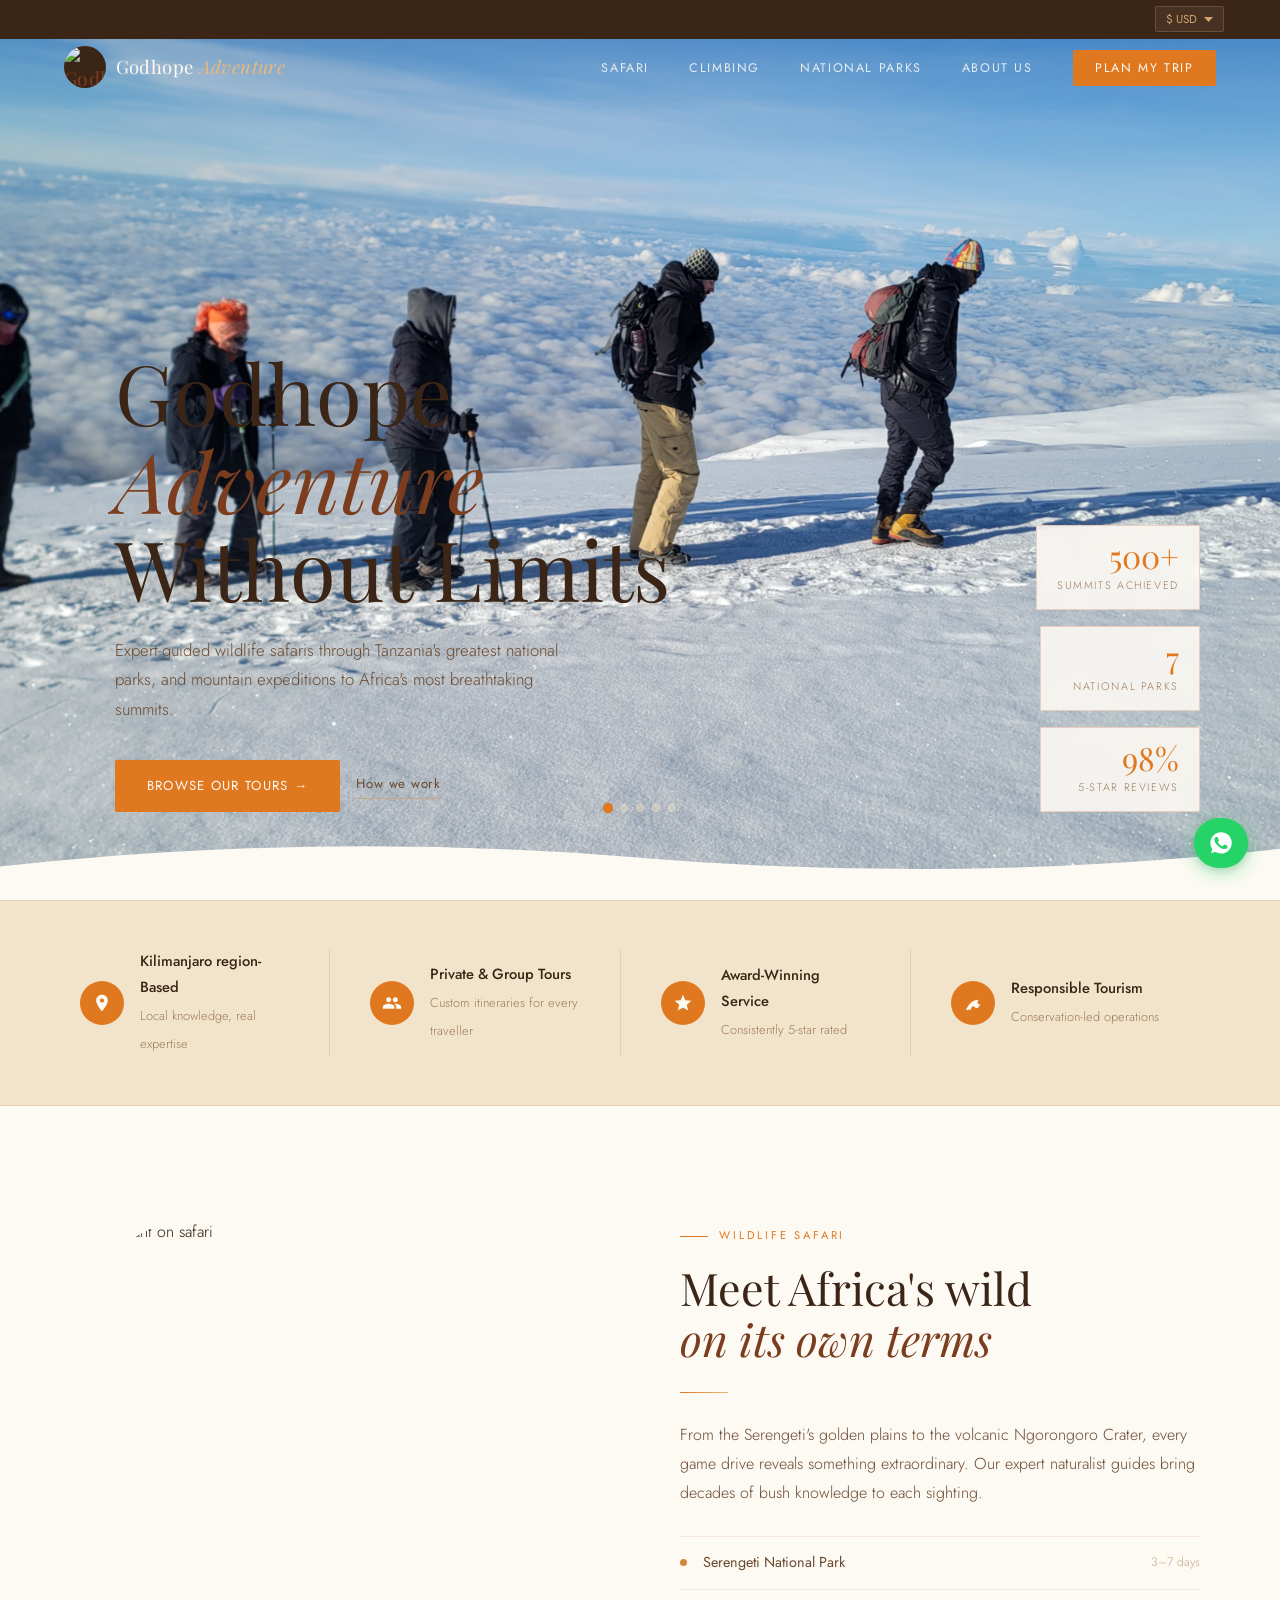
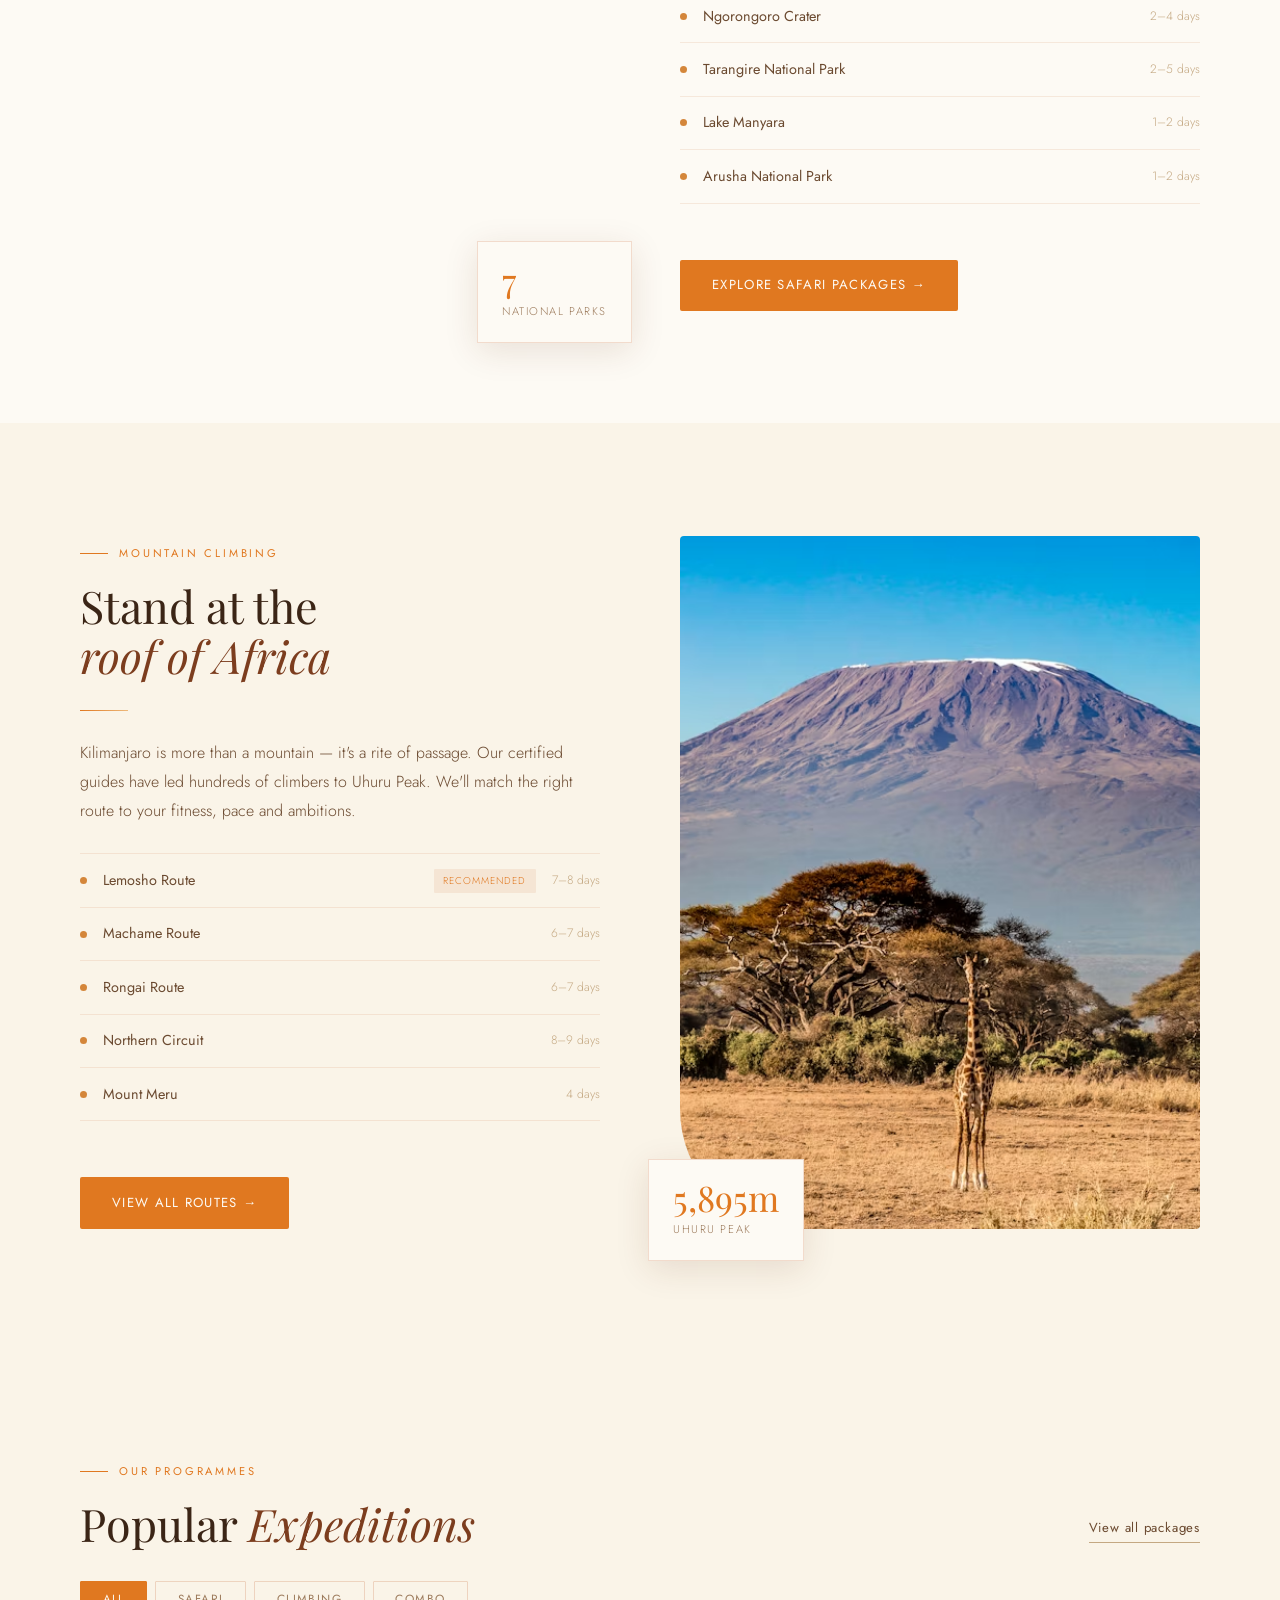
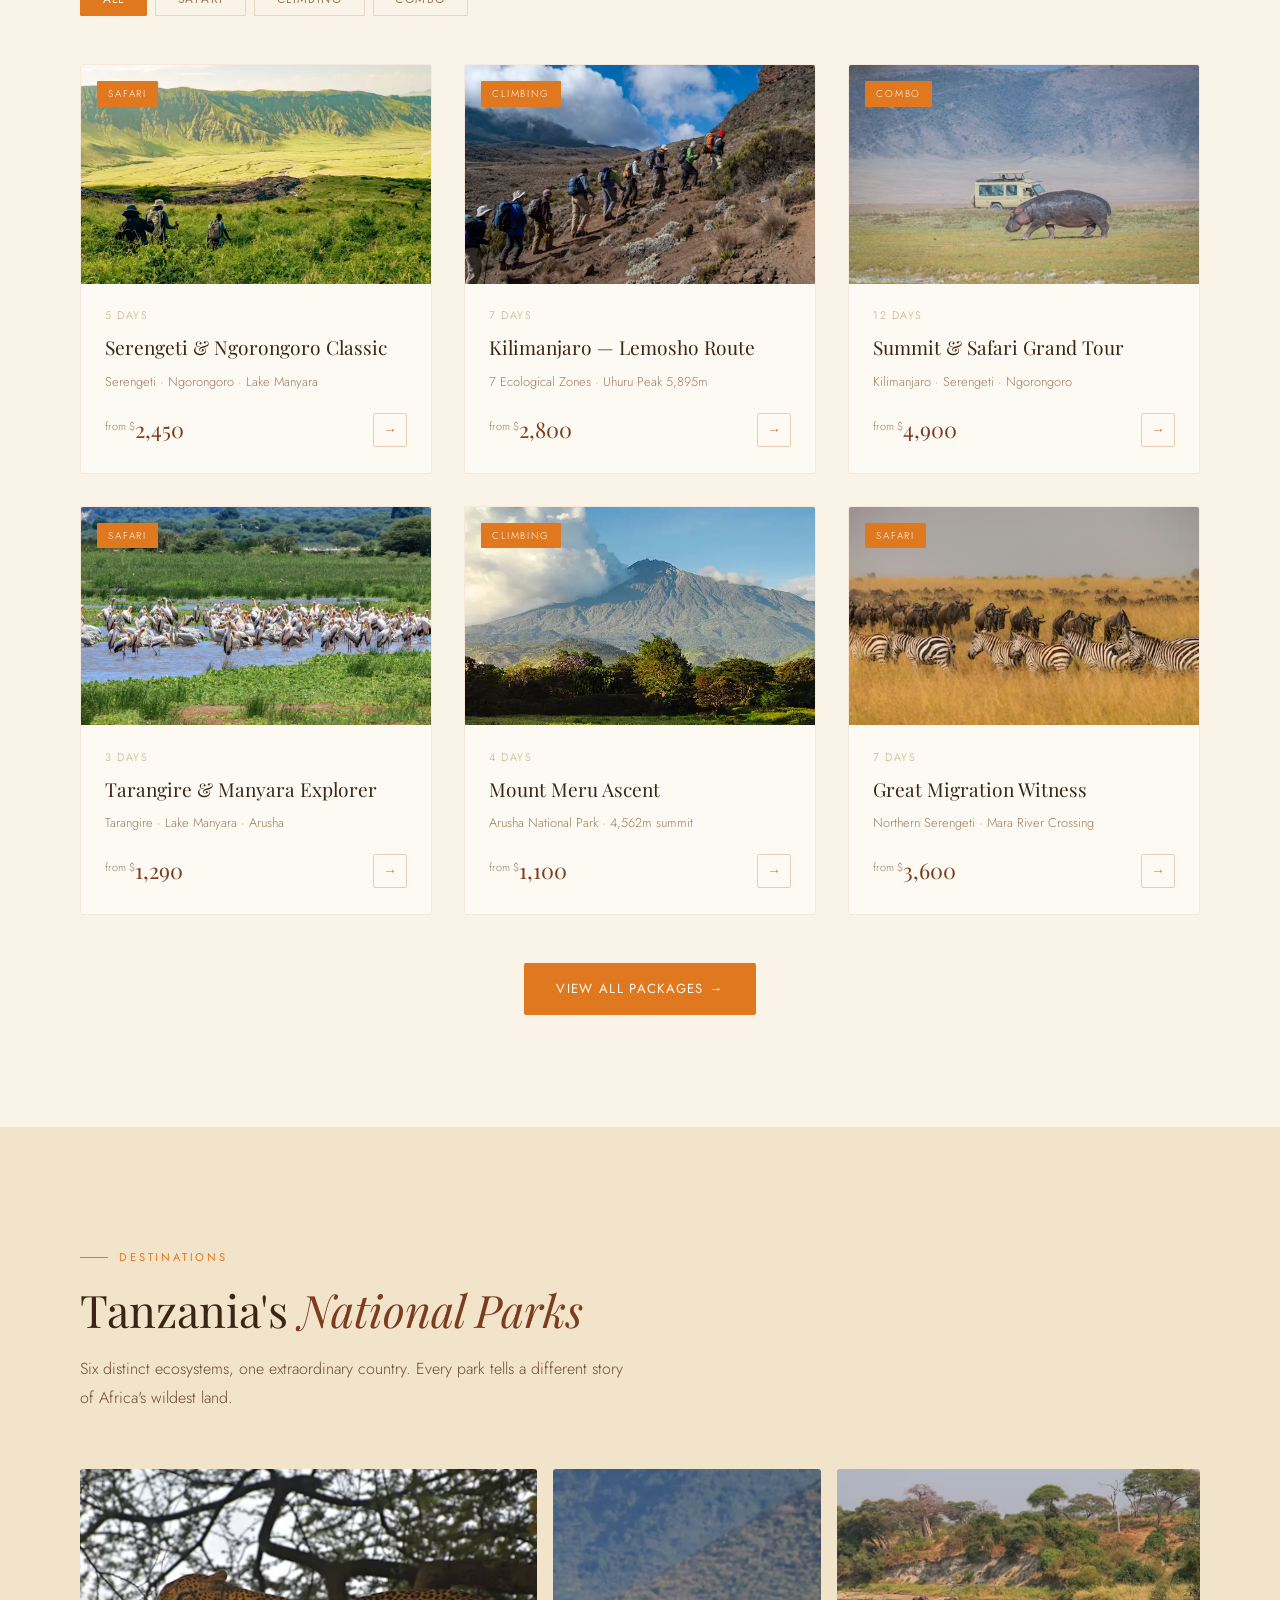
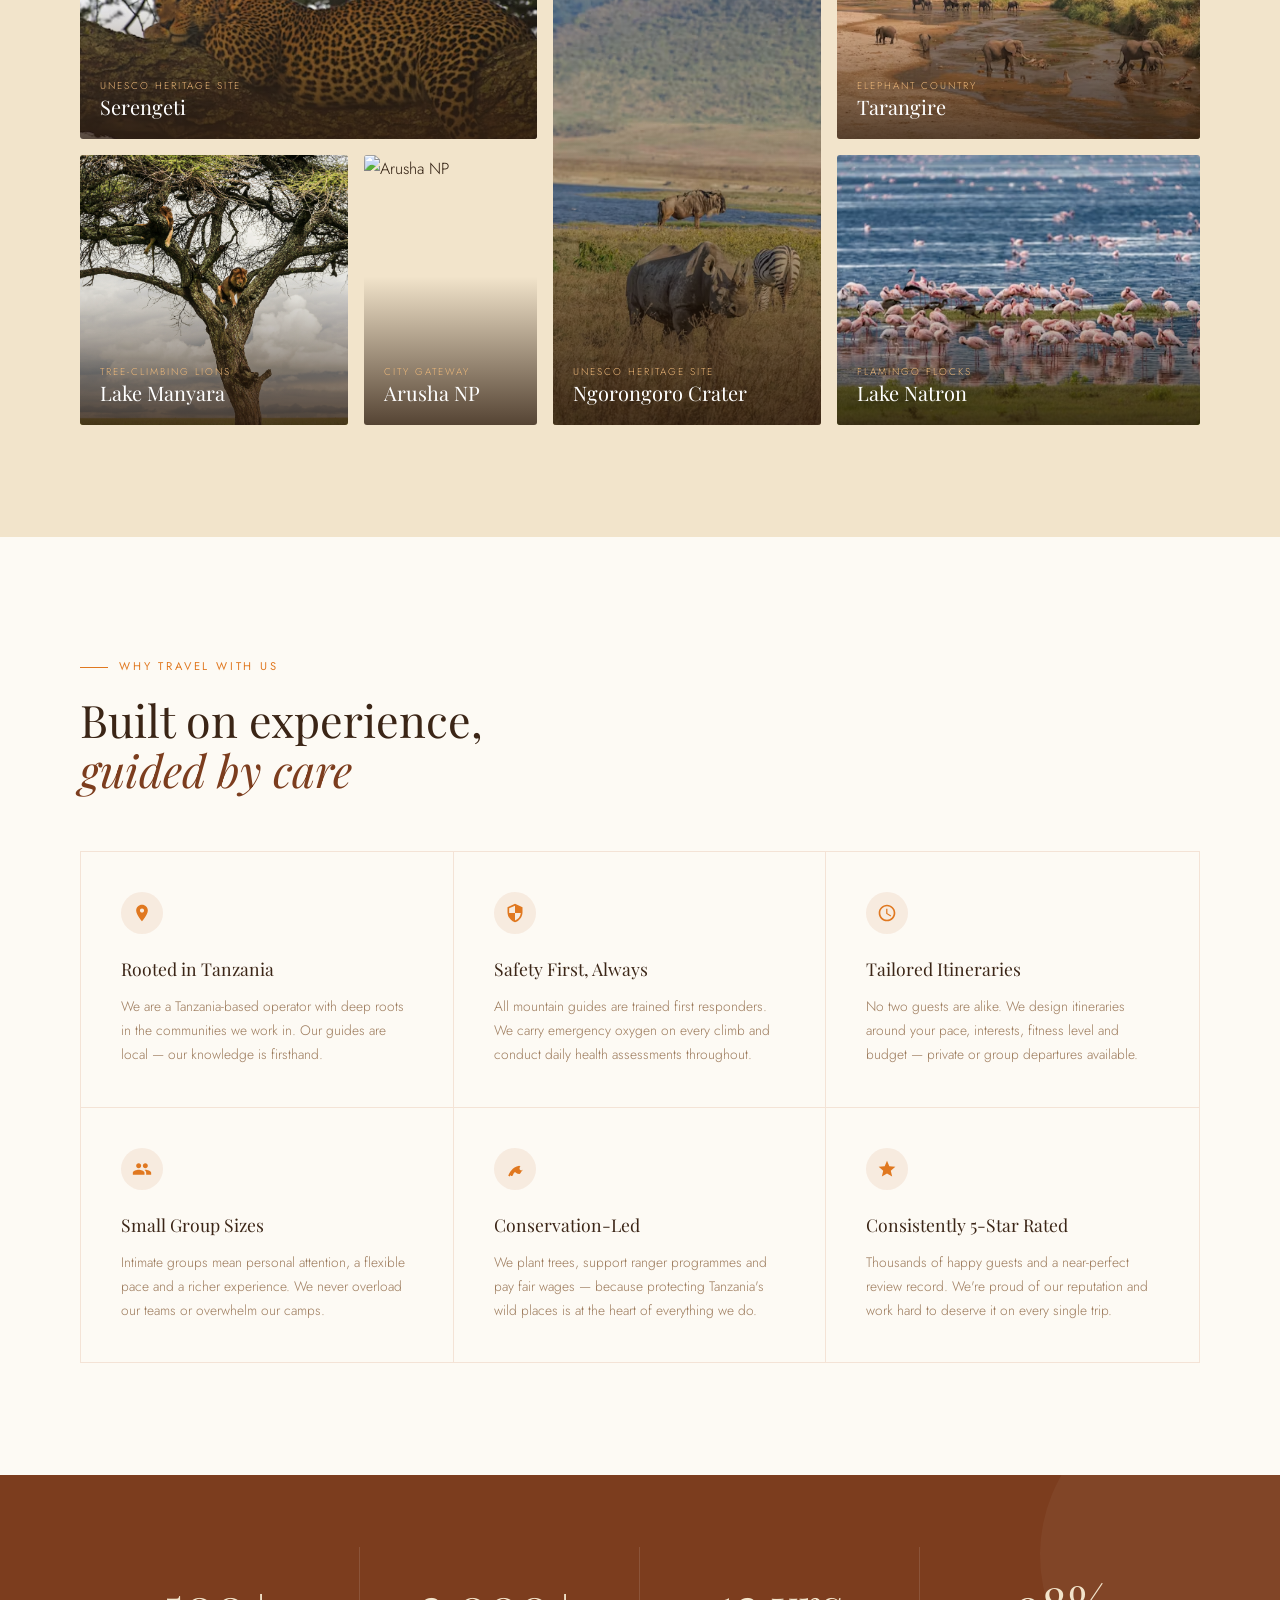
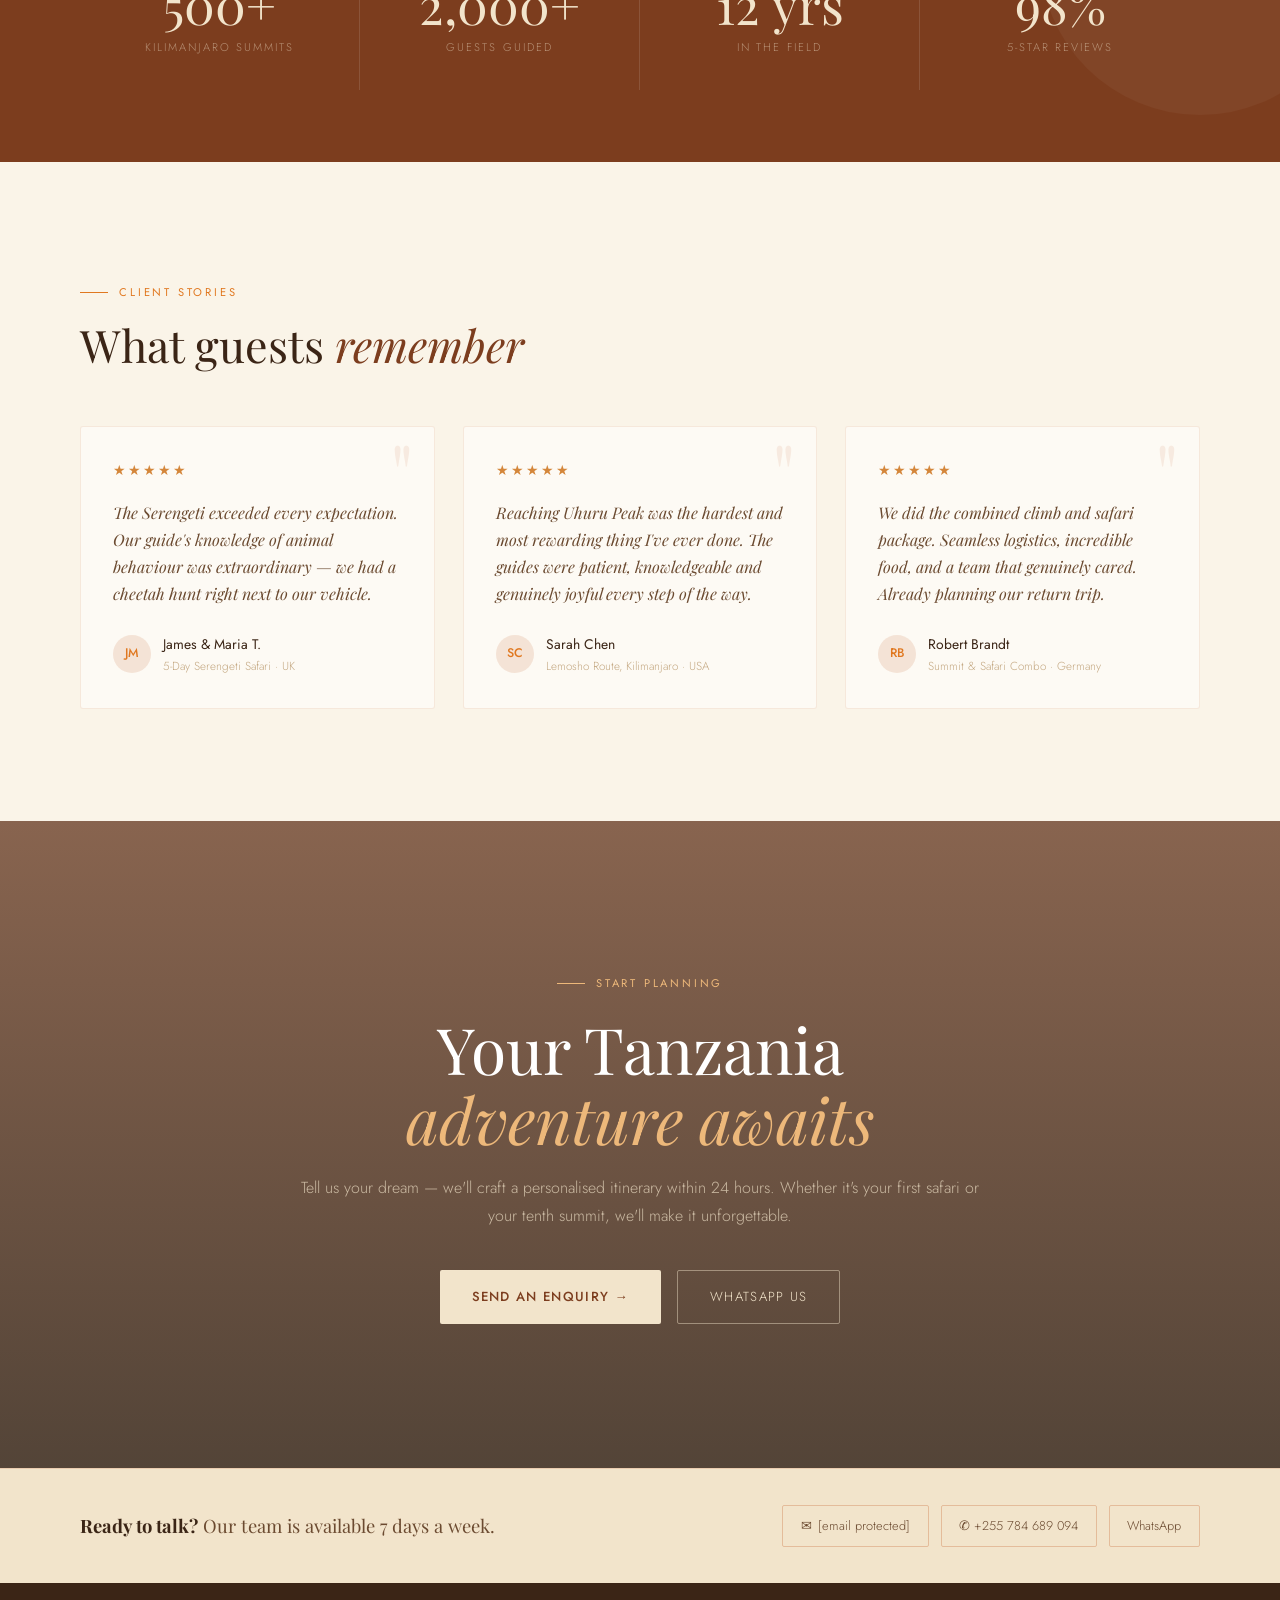
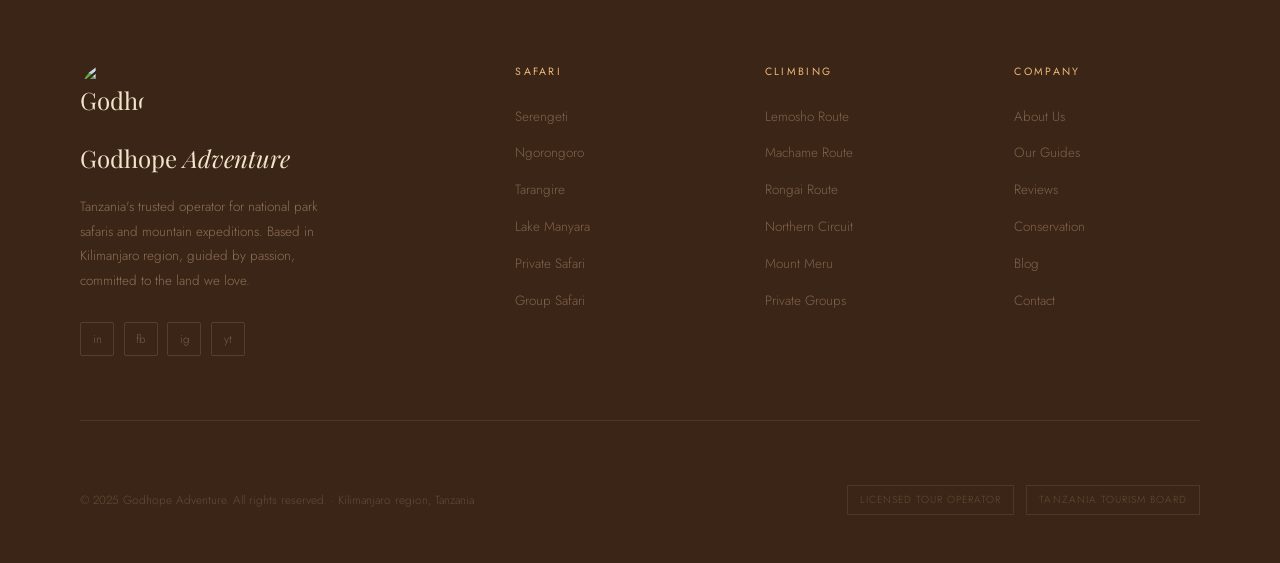
==== commit 0efad6a3: "Add files via upload" ====
--- a/index.html
+++ b/index.html
@@ -3,408 +3,757 @@
 <head>
 <meta charset="UTF-8">
 <meta name="viewport" content="width=device-width, initial-scale=1.0">
-<link rel="stylesheet" href="style.css">
+<title>Godhope Adventure | Tanzania Safari &amp; Climbing</title>
 <link rel="preconnect" href="https://fonts.googleapis.com">
 <link href="https://fonts.googleapis.com/css2?family=Playfair+Display:ital,wght@0,400;0,500;1,400;1,500&family=Jost:wght@300;400;500&display=swap" rel="stylesheet">
-<title>Godhope Adventure | Tanzania Safari &amp; Climbing</title>
-
-
-
-
-
-
-
-
-
-
-
-
-
-<!-- Google Translate -->
-
-<style>/* ── HERO ── */
-.hero{height:100vh;min-height:600px;position:relative;overflow:hidden;display:flex;align-items:flex-end}
-.hero-slides{position:absolute;inset:0;z-index:1}
-.hero-slide{position:absolute;inset:0;opacity:0;transition:opacity 1.4s ease-in-out;will-change:opacity;background:#1a0e06}
-.hero-slide.active{opacity:1}
-
-/* Base image rule */
-.hero-slide picture,.hero-slide img{
-  position:absolute;inset:0;
-  width:100%;height:100%;
-  object-fit:cover;
-  display:block;
-}
-
-/* ── DESKTOP focal points (landscape viewport) ── */
-/* slide-flag.jpg 2560×2056 near-square — centre on group */
-.hero-slide:nth-child(1) img{object-position:center 42%}
-/* slide-summit.jpg 4000×2252 wide — climbers in lower third */
-.hero-slide:nth-child(2) img{object-position:center 60%}
-/* slide-banner.jpg 1983×793 ultra-wide — logo in centre */
-.hero-slide:nth-child(3) img{object-position:center 50%}
-/* slide-serengeti.jpg 720×900 portrait — sign at top, people mid */
-.hero-slide:nth-child(4) img{object-position:center 25%;object-fit:cover}
-/* climbing_kilimanjaro.jpg 1000×563 landscape — team mid */
-.hero-slide:nth-child(5) img{object-position:center 45%}
-
-/* ── MOBILE focal points (portrait viewport ≤640px) ── */
-@media(max-width:640px){
-  .hero{min-height:500px}
-  /* flag — tight on faces */
-  .hero-slide:nth-child(1) img{object-position:50% 35%}
-  /* summit — keep climbers visible */
-  .hero-slide:nth-child(2) img{object-position:30% 55%}
-  /* banner ultra-wide — contain so full logo shows */
-  .hero-slide:nth-child(3) img{object-fit:contain;background:#1a0e06;object-position:center center}
-  /* serengeti portrait — works great on mobile */
-  .hero-slide:nth-child(4) img{object-position:center 20%}
-  /* kili — keep team centred */
-  .hero-slide:nth-child(5) img{object-position:center 40%}
-}
-
-/* Overlay */
-.hero-overlay{position:absolute;inset:0;background:linear-gradient(to bottom,rgba(46,28,14,.3) 0%,rgba(46,28,14,.1) 35%,rgba(242,228,203,.35) 75%,rgba(242,228,203,.85) 100%)}
-.hero-arch{position:absolute;bottom:-2px;left:0;right:0;z-index:2}
-.hero-arch svg{display:block;width:100%}
-
-/* ── CSS VARIABLES ── */
-
-/* ── HERO CONTENT ── */
-.hero-content{position:relative;z-index:3;width:100%;padding:0 3rem 4rem;display:flex;flex-direction:column;align-items:center;text-align:center;gap:2.5rem}
-.hero-headline{max-width:780px}
-.hero-eyebrow{display:inline-block;font-size:.72rem;letter-spacing:.28em;text-transform:uppercase;color:var(--amber-pale);margin-bottom:1rem}
-.hero-h1{font-family:var(--serif);font-size:clamp(2.4rem,5.5vw,5rem);font-weight:400;line-height:1.06;color:#fff;margin-bottom:1rem}
-.hero-h1 em{font-style:italic;color:var(--amber-pale)}
-.hero-sub{font-size:1.05rem;color:rgba(253,250,244,.75);max-width:520px;margin:0 auto}
-
-/* ── TRIP PLANNER ── */
-.trip-planner{background:rgba(253,250,244,.97);border-radius:6px;padding:1.5rem 2rem 1.25rem;box-shadow:0 12px 48px rgba(46,28,14,.35);width:100%;max-width:820px;backdrop-filter:blur(8px)}
-.tp-row{display:flex;align-items:center;gap:0;flex-wrap:nowrap}
-.tp-field{flex:1;padding:0 1.25rem;display:flex;flex-direction:column;gap:.4rem}
-.tp-label{display:flex;align-items:center;gap:.4rem;font-size:.68rem;letter-spacing:.14em;text-transform:uppercase;color:var(--text-muted);font-weight:400}
-.tp-counter{display:flex;align-items:center;gap:.75rem}
-.tp-counter button{width:28px;height:28px;border:1.5px solid rgba(196,98,45,.3);background:none;border-radius:50%;cursor:pointer;font-size:1.1rem;line-height:1;color:var(--terra);display:flex;align-items:center;justify-content:center;transition:background .2s,color .2s;font-family:var(--sans)}
-.tp-counter button:hover{background:var(--terra);color:#fff;border-color:var(--terra)}
-.tp-counter span{font-family:var(--serif);font-size:1.3rem;color:var(--bark);min-width:20px;text-align:center}
-.tp-date-input{background:none;border:none;border-bottom:1.5px solid rgba(196,98,45,.3);padding:.25rem 0;font-family:var(--sans);font-size:.92rem;color:var(--bark);outline:none;width:100%;transition:border-color .2s}
-.tp-date-input:focus{border-color:var(--terra)}
-.tp-date-input::placeholder{color:var(--text-faint)}
-.tp-divider{width:1px;height:48px;background:rgba(196,98,45,.15);flex-shrink:0}
-.tp-btn{flex-shrink:0;background:var(--terra);color:#fff;padding:.85rem 1.75rem;border-radius:3px;text-decoration:none;font-size:.8rem;letter-spacing:.1em;text-transform:uppercase;font-weight:500;white-space:nowrap;transition:background .2s,transform .2s;margin-left:1rem}
-.tp-btn:hover{background:var(--clay);transform:translateY(-1px)}
-.tp-note{font-size:.72rem;color:var(--text-muted);margin-top:.85rem;letter-spacing:.04em}
-@media(max-width:760px){
-  .hero-content{padding:0 1rem 4rem}
-  .trip-planner{padding:1.25rem 1rem 1rem;border-radius:4px}
-  .tp-row{flex-direction:column;gap:1rem;align-items:stretch}
-  .tp-field{padding:0;flex-direction:row;align-items:center;justify-content:space-between}
-  .tp-divider{width:100%;height:1px}
-  .tp-btn{margin-left:0;text-align:center;padding:1rem}
-  .tp-note{text-align:center}
-}
-
-/* ── WHATSAPP FLOAT ── */
+<link rel="stylesheet" href="style.css">
+<style>
+/* ── FLOATING WHATSAPP ── */
 .wa-float{position:fixed;bottom:2rem;right:2rem;z-index:800;display:flex;align-items:center;gap:.6rem;background:#25D366;color:#fff;padding:.75rem 1.1rem .75rem .85rem;border-radius:50px;text-decoration:none;box-shadow:0 4px 20px rgba(37,211,102,.4),0 2px 8px rgba(0,0,0,.15);transition:transform .2s,box-shadow .2s,max-width .3s,padding .3s;overflow:hidden;max-width:54px;animation:wa-pulse 2.5s ease-out 2s 3}
 .wa-float:hover{transform:translateY(-2px);box-shadow:0 8px 28px rgba(37,211,102,.5),0 4px 12px rgba(0,0,0,.15);max-width:200px;padding:.75rem 1.25rem .75rem .9rem}
 .wa-float svg{width:26px;height:26px;fill:#fff;flex-shrink:0}
 .wa-float-label{font-family:var(--sans);font-size:.82rem;font-weight:500;letter-spacing:.04em;white-space:nowrap;opacity:0;transform:translateX(-6px);transition:opacity .2s .05s,transform .2s .05s;pointer-events:none}
 .wa-float:hover .wa-float-label{opacity:1;transform:translateX(0)}
 @keyframes wa-pulse{0%{box-shadow:0 0 0 0 rgba(37,211,102,.5),0 4px 20px rgba(37,211,102,.4)}70%{box-shadow:0 0 0 12px rgba(37,211,102,0),0 4px 20px rgba(37,211,102,.4)}100%{box-shadow:0 0 0 0 rgba(37,211,102,0),0 4px 20px rgba(37,211,102,.4)}}
-
-
+@media(max-width:960px){.wa-float{bottom:1.25rem;right:1.25rem;padding:.7rem;border-radius:50%;max-width:48px}.wa-float:hover{max-width:48px;padding:.7rem;border-radius:50%}.wa-float-label{display:none}}
+
+ 
+*, *::before, *::after { box-sizing: border-box; margin: 0; padding: 0; }
+ 
+:root {
+  --clay:        #7C3D1E;
+  --clay-dark:   #5A2A0F;
+  --terra:       #E07820;
+  --terra-light: #F0963A;
+  --amber:       #D4863A;
+  --amber-pale:  #EDB87A;
+  --sand:        #F2E4CB;
+  --sand-light:  #FAF4E8;
+  --sand-mid:    #EDD9B6;
+  --bark:        #3B2516;
+  --bark-mid:    #5C3D26;
+  --warm-white:  #FDFAF4;
+  --text:        #2E1C0E;
+  --text-mid:    #6B4A30;
+  --text-muted:  #9C7A5B;
+  --text-faint:  #C4A882;
+  --serif: 'Playfair Display', Georgia, serif;
+  --sans: 'Jost', sans-serif;
+}
+ 
+html { scroll-behavior: smooth; }
+body {
+  background: var(--warm-white);
+  color: var(--text);
+  font-family: var(--sans);
+  font-weight: 300;
+  line-height: 1.75;
+  overflow-x: hidden;
+}
+ 
+ 
+ 
+/* ── HERO ── */
+.hero {
+  height: 100vh; min-height: 640px;
+  position: relative; overflow: hidden;
+  display: flex; align-items: flex-end;
+}
+/* ── HERO SLIDESHOW ── */
+.hero-slides{position:absolute;inset:0;z-index:1}
+.hero-slide{
+  position:absolute;inset:0;
+  opacity:0;
+  transition:opacity 1.4s ease-in-out;
+  will-change:opacity;
+}
+.hero-slide.active{opacity:1}
+ 
+/* <picture> inside each slide fills the container perfectly */
+.hero-slide picture,
+.hero-slide img{
+  position:absolute;inset:0;
+  width:100%;height:100%;
+  object-fit:cover;
+  /* Default: center — good for landscapes/wildlife */
+  object-position:center center;
+  display:block;
+}
+ 
+/* Slide-specific focal points for best cropping on all screens */
+/* Slide 1: flag.jpg — 3 climbers, subjects centred-lower */
+.hero-slide:nth-child(1) img{ object-position:center 45%; }
+/* Slide 2: toptop.jpg — climbers bottom-third, wide sky above */
+.hero-slide:nth-child(2) img{ object-position:center 58%; }
+/* Slide 3: banner.jpg — very wide 2.5:1, logo centred */
+.hero-slide:nth-child(3) img{ object-position:center 40%; }
+/* Slide 4: serengeti.jpg — portrait, sign at top, people mid */
+.hero-slide:nth-child(4) img{ object-position:center 28%; }
+/* Slide 5: keep climbing_kilimanjaro.jpg as last */
+.hero-slide:nth-child(5) img{ object-position:center 35%; }
+ 
+/* Mobile overrides — tighter crop, keep subjects in frame */
+@media(max-width:640px){
+  .hero-slide:nth-child(1) img{ object-position:center 38%; } /* flag — show faces */
+  .hero-slide:nth-child(2) img{ object-position:center 50%; } /* summit — keep climbers */
+  .hero-slide:nth-child(3) img{ object-position:center 35%; } /* banner — centre logo */
+  .hero-slide:nth-child(4) img{ object-position:center 22%; } /* serengeti — show sign */
+  .hero-slide:nth-child(5) img{ object-position:center 28%; } /* kili — show team */
+}
+  .hero-slide:nth-child(2) img{ object-position:center 35%; }
+  .hero-slide:nth-child(3) img{ object-position:50%  25%; }
+  .hero-slide:nth-child(4) img{ object-position:center 40%; }
+  .hero-slide:nth-child(5) img{ object-position:center 40%; }
+}
+ 
+/* Arrows */
+.hero-arrow{
+  position:absolute;top:50%;z-index:4;
+  transform:translateY(-50%);
+  width:46px;height:46px;
+  background:rgba(59,37,22,.45);
+  border:1px solid rgba(242,228,203,.25);
+  border-radius:50%;
+  display:flex;align-items:center;justify-content:center;
+  cursor:pointer;color:rgba(242,228,203,.9);
+  font-size:1.1rem;line-height:1;
+  transition:background .2s,border-color .2s;
+  backdrop-filter:blur(4px);
+  user-select:none;
+}
+.hero-arrow:hover{background:var(--terra);border-color:var(--terra)}
+.hero-arrow-prev{left:1.5rem}
+.hero-arrow-next{right:1.5rem}
+ 
+/* Dots */
+.hero-dots{
+  position:absolute;bottom:5.5rem;left:50%;
+  transform:translateX(-50%);
+  display:flex;gap:.5rem;z-index:4;
+}
+.hero-dot{
+  width:8px;height:8px;border-radius:50%;
+  background:rgba(242,228,203,.35);
+  border:1px solid rgba(242,228,203,.4);
+  cursor:pointer;
+  transition:background .3s,transform .3s;
+}
+.hero-dot.active{background:var(--terra);border-color:var(--terra);transform:scale(1.3)}
+ 
+/* Slide counter */
+.hero-counter{
+  position:absolute;bottom:5.5rem;right:2rem;
+  z-index:4;font-family:var(--sans);
+  font-size:.75rem;letter-spacing:.12em;
+  color:rgba(242,228,203,.6);
+}
+ 
+@media(max-width:768px){
+  .hero-arrow{width:38px;height:38px;font-size:.95rem}
+  .hero-arrow-prev{left:.75rem}
+  .hero-arrow-next{right:.75rem}
+  .hero-counter{display:none}
+  .hero-dots{bottom:4.5rem}
+}
+ 
+.hero-overlay {
+  position: absolute; inset: 0;
+  background: linear-gradient(
+    to bottom,
+    rgba(46,28,14,0.35) 0%,
+    rgba(46,28,14,0.2) 35%,
+    rgba(196,98,45,0.12) 65%,
+    rgba(242,228,203,0.92) 100%
+  );
+}
+.hero-arch {
+  position: absolute; bottom: -2px; left: 0; right: 0; z-index: 2;
+}
+.hero-arch svg { display: block; width: 100%; }
+.hero-content {
+  position: relative; z-index: 3;
+  width: 100%;
+  padding: 0 5rem 5.5rem;
+  display: grid;
+  grid-template-columns: 1fr auto;
+  align-items: flex-end;
+  gap: 3rem;
+}
+.hero-text { max-width: 680px; }
+.hero-eyebrow {
+  display: inline-flex; align-items: center; gap: 0.75rem;
+  font-size: 0.72rem; letter-spacing: 0.28em; text-transform: uppercase;
+  color: var(--terra); font-weight: 400; margin-bottom: 1.25rem;
+}
+.hero-eyebrow::before {
+  content: '';
+  display: block; width: 32px; height: 1px; background: var(--terra);
+}
+.hero-h1 {
+  font-family: var(--serif);
+  font-size: clamp(3rem, 6.5vw, 5.5rem);
+  font-weight: 400; line-height: 1.06;
+  color: var(--bark);
+  margin-bottom: 1.5rem;
+}
+.hero-h1 em { font-style: italic; color: var(--clay); }
+.hero-sub {
+  font-size: 1.05rem; color: var(--text-mid); max-width: 460px; margin-bottom: 2.25rem;
+}
+.hero-cta-row { display: flex; gap: 1rem; align-items: center; flex-wrap: wrap; }
+.btn-primary {
+  display: inline-flex; align-items: center; gap: 0.6rem;
+  background: var(--terra);
+  color: var(--warm-white);
+  padding: 0.9rem 2rem;
+  font-size: 0.82rem; letter-spacing: 0.1em; text-transform: uppercase; font-weight: 400;
+  text-decoration: none;
+  transition: background 0.2s, transform 0.2s;
+  border-radius: 2px;
+}
+.btn-primary:hover { background: var(--clay); transform: translateY(-1px); }
+.btn-ghost {
+  display: inline-flex; align-items: center; gap: 0.5rem;
+  color: var(--text-mid); font-size: 0.82rem; letter-spacing: 0.06em;
+  text-decoration: none; font-weight: 400;
+  border-bottom: 1px solid var(--text-faint);
+  padding-bottom: 2px;
+  transition: color 0.2s, border-color 0.2s;
+}
+.btn-ghost:hover { color: var(--terra); border-color: var(--terra); }
+.hero-aside {}
+.hero-badges { display: flex; flex-direction: column; gap: 1rem; align-items: flex-end; }
+.hero-badge {
+  background: rgba(253,250,244,0.88);
+  border: 1px solid rgba(196,98,45,0.25);
+  backdrop-filter: blur(8px);
+  padding: 0.9rem 1.25rem;
+  text-align: right; min-width: 160px;
+}
+.hero-badge-n {
+  font-family: var(--serif); font-size: 2rem; color: var(--terra); line-height: 1;
+}
+.hero-badge-l {
+  font-size: 0.68rem; letter-spacing: 0.15em; text-transform: uppercase;
+  color: var(--text-muted); margin-top: 0.2rem;
+}
+ 
+/* ── SECTION COMMONS ── */
+section { padding: 7rem 5rem; }
+.container { max-width: 1200px; margin: 0 auto; }
+.section-eyebrow {
+  display: inline-flex; align-items: center; gap: 0.7rem;
+  font-size: 0.7rem; letter-spacing: 0.25em; text-transform: uppercase;
+  color: var(--terra); font-weight: 400; margin-bottom: 1.1rem;
+}
+.section-eyebrow::before { content: ''; display: block; width: 28px; height: 1px; background: var(--terra); }
+.section-h2 {
+  font-family: var(--serif);
+  font-size: clamp(2rem, 3.5vw, 3rem);
+  font-weight: 400; line-height: 1.12; color: var(--bark);
+  margin-bottom: 1.25rem;
+}
+.section-h2 em { font-style: italic; color: var(--clay); }
+.section-lead { font-size: 1rem; color: var(--text-mid); max-width: 560px; }
+.ruled-line {
+  width: 48px; height: 1.5px;
+  background: linear-gradient(to right, var(--terra), var(--amber-pale));
+  margin: 1.75rem 0;
+}
+ 
+/* ── INTRO BAND ── */
+.intro-band {
+  background: var(--sand);
+  padding: 3rem 5rem;
+  display: flex; gap: 0;
+  border-top: 1px solid rgba(196,98,45,0.15);
+  border-bottom: 1px solid rgba(196,98,45,0.15);
+}
+.intro-pill {
+  display: flex; align-items: center; gap: 1rem;
+  flex: 1; padding: 0 2.5rem;
+  border-right: 1px solid rgba(196,98,45,0.18);
+}
+.intro-pill:first-child { padding-left: 0; }
+.intro-pill:last-child { border-right: none; }
+.intro-pill-icon {
+  width: 44px; height: 44px; flex-shrink: 0;
+  background: var(--terra);
+  border-radius: 50%;
+  display: flex; align-items: center; justify-content: center;
+}
+.intro-pill-icon svg { fill: var(--warm-white); width: 20px; height: 20px; }
+.intro-pill-text strong { display: block; font-weight: 500; color: var(--bark); font-size: 0.92rem; }
+.intro-pill-text span { font-size: 0.8rem; color: var(--text-muted); }
+ 
+/* ── SPLIT SECTIONS ── */
+.split { display: grid; grid-template-columns: 1fr 1fr; gap: 5rem; align-items: center; }
+.split-visual { position: relative; }
+.split-img-frame {
+  position: relative; overflow: hidden;
+  aspect-ratio: 3/4;
+  border-radius: 120px 4px 4px 4px;
+}
+.split-img-frame.alt { border-radius: 4px 4px 4px 120px; }
+.split-img-frame img {
+  width: 100%; height: 100%; object-fit: cover;
+  transition: transform 0.7s ease;
+}
+.split-img-frame:hover img { transform: scale(1.04); }
+.split-float {
+  position: absolute; bottom: -2rem; right: -2rem;
+  background: var(--warm-white);
+  border: 1px solid rgba(196,98,45,0.2);
+  padding: 1.25rem 1.5rem;
+  box-shadow: 0 8px 32px rgba(91,42,15,0.12);
+  min-width: 155px;
+}
+.split-float-l { position: absolute; bottom: -2rem; left: -2rem; right: auto; }
+.split-float .n { font-family: var(--serif); font-size: 2.2rem; color: var(--terra); line-height: 1; }
+.split-float .l { font-size: 0.7rem; letter-spacing: 0.14em; text-transform: uppercase; color: var(--text-muted); margin-top: 0.3rem; }
+.route-list { margin: 1.75rem 0; display: flex; flex-direction: column; }
+.route-row {
+  display: flex; align-items: center;
+  padding: 0.85rem 0;
+  border-bottom: 1px solid rgba(196,98,45,0.12);
+  gap: 1rem; text-decoration: none;
+  transition: padding-left 0.2s;
+}
+.route-row:first-child { border-top: 1px solid rgba(196,98,45,0.12); }
+.route-row:hover { padding-left: 0.5rem; }
+.rdot { width: 7px; height: 7px; border-radius: 50%; background: var(--amber); flex-shrink: 0; transition: background 0.2s; }
+.route-row:hover .rdot { background: var(--terra); }
+.rname { flex: 1; font-size: 0.9rem; color: var(--text-mid); font-weight: 400; }
+.rbadge {
+  font-size: 0.62rem; letter-spacing: 0.1em; text-transform: uppercase;
+  color: var(--terra); background: rgba(196,98,45,0.1);
+  padding: 0.2rem 0.6rem; border-radius: 1px; white-space: nowrap;
+}
+.rdays { font-size: 0.76rem; color: var(--text-faint); white-space: nowrap; }
+ 
+/* ── TOURS ── */
+.tours-section { background: var(--sand-light); }
+.filter-row { display: flex; gap: 0.5rem; margin-bottom: 3rem; flex-wrap: wrap; }
+.flt {
+  background: none; border: 1px solid rgba(196,98,45,0.22);
+  padding: 0.5rem 1.35rem;
+  font-family: var(--sans); font-size: 0.74rem;
+  letter-spacing: 0.12em; text-transform: uppercase; font-weight: 400;
+  color: var(--text-muted); cursor: pointer;
+  transition: all 0.2s; border-radius: 1px;
+}
+.flt.on { background: var(--terra); border-color: var(--terra); color: var(--warm-white); }
+.flt:hover:not(.on) { border-color: var(--terra); color: var(--terra); }
+.tours-grid { display: grid; grid-template-columns: repeat(3, 1fr); gap: 2rem; }
+.tour-card {
+  background: var(--warm-white);
+  border: 1px solid rgba(196,98,45,0.12);
+  overflow: hidden; cursor: pointer; text-decoration: none;
+  display: block; transition: box-shadow 0.3s, transform 0.3s;
+  border-radius: 3px;
+}
+.tour-card:hover { box-shadow: 0 12px 40px rgba(124,61,30,0.14); transform: translateY(-4px); }
+.tour-card-img { aspect-ratio: 16/10; overflow: hidden; position: relative; }
+.tour-card-img img { width: 100%; height: 100%; object-fit: cover; transition: transform 0.5s; }
+.tour-card:hover .tour-card-img img { transform: scale(1.06); }
+.tour-tag {
+  position: absolute; top: 1rem; left: 1rem;
+  background: var(--terra); color: var(--warm-white);
+  font-size: 0.62rem; letter-spacing: 0.18em; text-transform: uppercase;
+  padding: 0.25rem 0.7rem; border-radius: 1px;
+}
+.tour-body { padding: 1.4rem 1.5rem 1.5rem; }
+.tour-days { font-size: 0.68rem; letter-spacing: 0.14em; text-transform: uppercase; color: var(--text-faint); margin-bottom: 0.35rem; }
+.tour-title { font-family: var(--serif); font-size: 1.2rem; color: var(--bark); margin-bottom: 0.4rem; }
+.tour-parks { font-size: 0.8rem; color: var(--text-muted); margin-bottom: 1.1rem; }
+.tour-footer { display: flex; align-items: center; justify-content: space-between; }
+.tour-price { font-family: var(--serif); font-size: 1.35rem; color: var(--clay); }
+.tour-price sup { font-family: var(--sans); font-size: 0.68rem; color: var(--text-muted); }
+.tour-arrow {
+  width: 34px; height: 34px;
+  border: 1px solid rgba(196,98,45,0.3);
+  display: flex; align-items: center; justify-content: center;
+  color: var(--terra); font-size: 0.85rem; border-radius: 2px;
+  transition: background 0.2s, color 0.2s;
+}
+.tour-card:hover .tour-arrow { background: var(--terra); color: var(--warm-white); }
+ 
+/* ── PARKS MOSAIC ── */
+.parks-section { background: var(--sand); padding: 7rem 5rem; }
+.parks-mosaic {
+  display: grid;
+  grid-template-columns: repeat(12, 1fr);
+  grid-template-rows: 270px 270px;
+  gap: 1rem; margin-top: 3.5rem;
+}
+.pk { position: relative; overflow: hidden; cursor: pointer; border-radius: 3px; }
+.pk:nth-child(1) { grid-column: 1/6; grid-row: 1/2; }
+.pk:nth-child(2) { grid-column: 6/9; grid-row: 1/3; }
+.pk:nth-child(3) { grid-column: 9/13; grid-row: 1/2; }
+.pk:nth-child(4) { grid-column: 1/4; grid-row: 2/3; }
+.pk:nth-child(5) { grid-column: 4/6; grid-row: 2/3; }
+.pk:nth-child(6) { grid-column: 9/13; grid-row: 2/3; }
+.pk img { width: 100%; height: 100%; object-fit: cover; transition: transform 0.55s; }
+.pk:hover img { transform: scale(1.06); }
+.pk-over { position: absolute; inset: 0; background: linear-gradient(to top, rgba(46,28,14,0.8) 0%, transparent 55%); }
+.pk-info { position: absolute; bottom: 0; left: 0; right: 0; padding: 1.25rem; }
+.pk-label { font-size: 0.62rem; letter-spacing: 0.2em; text-transform: uppercase; color: var(--amber-pale); }
+.pk-name { font-family: var(--serif); font-size: 1.25rem; color: #fff; line-height: 1.2; }
+ 
+/* ── TRUST GRID ── */
+.trust-section { background: var(--warm-white); }
+.trust-grid {
+  display: grid; grid-template-columns: repeat(3, 1fr); gap: 0;
+  border: 1px solid rgba(196,98,45,0.15); margin-top: 3.5rem;
+}
+.trust-card {
+  padding: 2.5rem;
+  border-right: 1px solid rgba(196,98,45,0.15);
+  border-bottom: 1px solid rgba(196,98,45,0.15);
+  transition: background 0.25s;
+}
+.trust-card:hover { background: rgba(242,228,203,0.42); }
+.trust-card:nth-child(3n) { border-right: none; }
+.trust-card:nth-last-child(-n+3) { border-bottom: none; }
+.trust-icon {
+  width: 42px; height: 42px; margin-bottom: 1.25rem;
+  background: rgba(196,98,45,0.1); border-radius: 50%;
+  display: flex; align-items: center; justify-content: center;
+}
+.trust-icon svg { fill: var(--terra); width: 20px; height: 20px; }
+.trust-title { font-family: var(--serif); font-size: 1.1rem; color: var(--bark); margin-bottom: 0.6rem; }
+.trust-text { font-size: 0.86rem; color: var(--text-muted); line-height: 1.75; }
+ 
+/* ── STATS BAND ── */
+.stats-band {
+  background: var(--clay);
+  padding: 4.5rem 5rem;
+  position: relative; overflow: hidden;
+}
+.stats-band::before {
+  content: ''; position: absolute; top: -80px; right: -80px;
+  width: 320px; height: 320px; border-radius: 50%;
+  background: rgba(255,255,255,0.04);
+}
+.stats-inner {
+  max-width: 1200px; margin: 0 auto;
+  display: grid; grid-template-columns: repeat(4,1fr); gap: 0;
+  position: relative; z-index: 2;
+}
+.stat-item {
+  padding: 2rem 2.5rem; text-align: center;
+  border-right: 1px solid rgba(255,255,255,0.12);
+}
+.stat-item:last-child { border-right: none; }
+.stat-n { font-family: var(--serif); font-size: 3.2rem; font-weight: 400; color: var(--sand); line-height: 1; }
+.stat-l { font-size: 0.7rem; letter-spacing: 0.18em; text-transform: uppercase; color: rgba(242,228,203,0.5); margin-top: 0.5rem; }
+ 
+/* ── TESTIMONIALS ── */
+.testi-section { background: var(--sand-light); }
+.testi-grid { display: grid; grid-template-columns: repeat(3,1fr); gap: 1.75rem; margin-top: 3.5rem; }
+.testi-card {
+  background: var(--warm-white);
+  border: 1px solid rgba(196,98,45,0.12);
+  padding: 2rem; position: relative; border-radius: 3px;
+}
+.testi-q { font-family: var(--serif); font-size: 5rem; line-height: 0.7; color: rgba(196,98,45,0.1); position: absolute; top: 1rem; right: 1.25rem; }
+.testi-stars { color: var(--amber); font-size: 0.85rem; letter-spacing: 2px; margin-bottom: 1rem; }
+.testi-text { font-family: var(--serif); font-style: italic; font-size: 1rem; color: var(--text-mid); line-height: 1.7; margin-bottom: 1.5rem; }
+.testi-author { display: flex; align-items: center; gap: 0.75rem; }
+.testi-av { width: 38px; height: 38px; border-radius: 50%; background: rgba(196,98,45,0.15); display: flex; align-items: center; justify-content: center; font-size: 0.78rem; color: var(--terra); font-weight: 500; }
+.testi-name { font-size: 0.87rem; color: var(--bark); font-weight: 400; }
+.testi-trip { font-size: 0.73rem; color: var(--text-faint); }
+ 
+/* ── CTA ── */
+.cta-section { position: relative; padding: 9rem 5rem; overflow: hidden; text-align: center; }
+.cta-bg {
+  position: absolute; inset: 0;
+  background: linear-gradient(rgba(91,42,15,0.72), rgba(46,28,14,0.82)),
+    url('https://images.unsplash.com/photo-1509316785289-025f5b846b35?w=1800&q=80') center/cover no-repeat;
+}
+.cta-inner { position: relative; z-index: 2; max-width: 680px; margin: 0 auto; }
+.cta-eyebrow { display: inline-flex; align-items: center; gap: 0.7rem; font-size: 0.7rem; letter-spacing: 0.25em; text-transform: uppercase; color: var(--amber-pale); font-weight: 400; margin-bottom: 1.25rem; }
+.cta-eyebrow::before { content: ''; display: block; width: 28px; height: 1px; background: var(--amber-pale); }
+.cta-h2 { font-family: var(--serif); font-size: clamp(2.4rem, 5vw, 4rem); font-weight: 400; color: #fff; line-height: 1.1; margin-bottom: 1.25rem; }
+.cta-h2 em { font-style: italic; color: var(--amber-pale); }
+.cta-p { font-size: 1rem; color: rgba(242,228,203,0.7); margin-bottom: 2.5rem; }
+.cta-btns { display: flex; gap: 1rem; justify-content: center; flex-wrap: wrap; }
+.btn-light { display: inline-flex; align-items: center; gap: 0.5rem; background: var(--sand); color: var(--clay); padding: 0.9rem 2rem; font-size: 0.82rem; letter-spacing: 0.1em; text-transform: uppercase; font-weight: 500; text-decoration: none; border-radius: 2px; transition: background 0.2s; }
+.btn-light:hover { background: var(--warm-white); }
+.btn-ol { display: inline-flex; align-items: center; gap: 0.5rem; border: 1px solid rgba(242,228,203,0.45); color: var(--sand); padding: 0.9rem 2rem; font-size: 0.82rem; letter-spacing: 0.1em; text-transform: uppercase; text-decoration: none; border-radius: 2px; transition: border-color 0.2s, background 0.2s; }
+.btn-ol:hover { border-color: var(--sand); background: rgba(242,228,203,0.08); }
+ 
+/* ── CONTACT STRIP ── */
+.contact-strip {
+  background: var(--sand);
+  border-top: 1px solid rgba(196,98,45,0.18);
+  padding: 2.25rem 5rem;
+  display: flex; align-items: center; justify-content: space-between; gap: 2rem; flex-wrap: wrap;
+}
+.contact-strip-copy { font-family: var(--serif); font-size: 1.15rem; color: var(--text-mid); }
+.contact-strip-copy strong { color: var(--bark); }
+.contact-chips { display: flex; gap: 0.75rem; flex-wrap: wrap; }
+.chip { display: inline-flex; align-items: center; gap: 0.4rem; border: 1px solid rgba(196,98,45,0.3); color: var(--text-mid); padding: 0.55rem 1.1rem; font-size: 0.8rem; text-decoration: none; border-radius: 2px; transition: border-color 0.2s, color 0.2s; }
+.chip:hover { border-color: var(--terra); color: var(--terra); }
+ 
+/* ── FOOTER ── */
+footer { background: var(--bark); padding: 5rem 5rem 3rem; }
+.footer-top { display: grid; grid-template-columns: 2fr 1fr 1fr 1fr; gap: 4rem; margin-bottom: 4rem; padding-bottom: 4rem; border-bottom: 1px solid rgba(242,228,203,0.1); }
+.footer-logo { font-family: var(--serif); font-size: 1.5rem; color: var(--sand); margin-bottom: 1rem; }
+.footer-about { font-size: 0.84rem; color: rgba(196,164,130,0.6); line-height: 1.85; max-width: 270px; margin-bottom: 1.75rem; }
+.footer-socials { display: flex; gap: 0.6rem; }
+.soc { width: 34px; height: 34px; border: 1px solid rgba(196,164,130,0.2); display: flex; align-items: center; justify-content: center; color: rgba(196,164,130,0.45); text-decoration: none; font-size: 0.72rem; border-radius: 2px; transition: all 0.2s; }
+.soc:hover { border-color: var(--amber-pale); color: var(--amber-pale); }
+.footer-col h5 { font-size: 0.66rem; letter-spacing: 0.22em; text-transform: uppercase; color: var(--amber-pale); margin-bottom: 1.25rem; font-weight: 400; }
+.footer-col ul { list-style: none; display: flex; flex-direction: column; gap: 0.55rem; }
+.footer-col ul a { color: rgba(196,164,130,0.5); text-decoration: none; font-size: 0.84rem; transition: color 0.2s; }
+.footer-col ul a:hover { color: var(--sand-mid); }
+.footer-bottom { display: flex; align-items: center; justify-content: space-between; font-size: 0.74rem; color: rgba(196,164,130,0.3); flex-wrap: wrap; gap: 1rem; }
+.footer-certs { display: flex; gap: 0.75rem; }
+.cert { border: 1px solid rgba(196,164,130,0.15); padding: 0.3rem 0.75rem; font-size: 0.64rem; letter-spacing: 0.1em; text-transform: uppercase; color: rgba(196,164,130,0.3); }
+ 
 /* ── ANIMATIONS ── */
-@keyframes riseIn{from{opacity:0;transform:translateY(28px)}to{opacity:1;transform:translateY(0)}}
-.rise{opacity:0;animation:riseIn .8s forwards}
-.d1{animation-delay:.1s}.d2{animation-delay:.25s}.d3{animation-delay:.4s}.d4{animation-delay:.55s}
+@keyframes riseIn { from { opacity: 0; transform: translateY(28px); } to { opacity: 1; transform: translateY(0); } }
+.rise { opacity: 0; animation: riseIn 0.8s forwards; }
+.d1 { animation-delay: 0.1s; } .d2 { animation-delay: 0.25s; } .d3 { animation-delay: 0.4s; } .d4 { animation-delay: 0.55s; }
+ 
+/* ── RESPONSIVE ── */
+@media (max-width: 960px) {
+  nav { padding: 1.2rem 1.5rem; }
+  nav.scrolled { padding: 0.9rem 1.5rem; }
+  .nav-links { display: none; }
+  .hamburger { display: flex; }
+  section { padding: 5rem 1.5rem; }
+  .intro-band { flex-direction: column; padding: 2.5rem 1.5rem; gap: 1.5rem; }
+  .intro-pill { padding: 0; border-right: none; border-bottom: 1px solid rgba(196,98,45,0.15); padding-bottom: 1.5rem; }
+  .intro-pill:last-child { border-bottom: none; padding-bottom: 0; }
+  .hero-content { grid-template-columns: 1fr; padding: 0 1.5rem 5rem; }
+  .hero-aside { display: none; }
+  .split { grid-template-columns: 1fr; gap: 3rem; }
+  .split-float, .split-float-l { display: none; }
+  .tours-grid { grid-template-columns: 1fr; }
+  .parks-mosaic { grid-template-columns: 1fr 1fr; grid-template-rows: auto; }
+  .pk { grid-column: auto !important; grid-row: auto !important; aspect-ratio: 4/3; }
+  .trust-grid { grid-template-columns: 1fr; }
+  .trust-card { border-right: none; }
+  .stats-inner { grid-template-columns: 1fr 1fr; }
+  .stat-item:nth-child(2n) { border-right: none; }
+  .stat-item { border-bottom: 1px solid rgba(255,255,255,0.08); }
+  .testi-grid { grid-template-columns: 1fr; }
+  .footer-top { grid-template-columns: 1fr; gap: 2rem; }
+  .contact-strip { flex-direction: column; padding: 2rem 1.5rem; text-align: center; }
+  .contact-chips { justify-content: center; }
+  .footer-bottom { flex-direction: column; text-align: center; }
+  .stats-band { padding: 4rem 1.5rem; }
+  .parks-section { padding: 5rem 1.5rem; }
+  .cta-section { padding: 6rem 1.5rem; }
+  .cta-btns { flex-direction: column; align-items: center; }
+  footer { padding: 4rem 1.5rem 2.5rem; }
+  .contact-strip { padding: 2rem 1.5rem; }
+}
 </style>
-
-
+ 
+ 
+ 
+ 
+ 
+ 
+ 
+<style id="gha-topbar-css">
+.gha-topbar{position:fixed;top:0;left:0;right:0;z-index:600;background:var(--bark);font-family:var(--sans);font-size:.75rem}
+.gha-topbar-inner{max-width:1400px;margin:0 auto;padding:.4rem 3.5rem;display:flex;align-items:center;justify-content:flex-end;gap:.75rem}
+.gha-gt .goog-te-gadget{font-size:.72rem!important;color:rgba(237,184,122,.75)!important;font-family:var(--sans)!important}
+.gha-gt select,.gha-gt .goog-te-combo{background:rgba(255,255,255,.06);border:1px solid rgba(237,184,122,.2);color:rgba(237,184,122,.85);font-family:var(--sans);font-size:.72rem;padding:.22rem .5rem;border-radius:2px;cursor:pointer;outline:none;max-width:140px}
+.gha-gt select:focus{border-color:var(--amber-pale)}
+.goog-te-banner-frame,.goog-te-balloon-frame{display:none!important}
+.goog-logo-link,.goog-te-gadget>span{display:none!important}
+body{top:0!important}
+.gha-topbar-right{display:flex;align-items:center;gap:.75rem}
+.gha-cur-wrap{position:relative}
+.gha-cur-btn{background:rgba(255,255,255,.06);border:1px solid rgba(237,184,122,.2);color:rgba(237,184,122,.85);font-family:var(--sans);font-size:.72rem;padding:.24rem .65rem;border-radius:2px;cursor:pointer;display:flex;align-items:center;gap:.4rem;transition:border-color .2s,color .2s;white-space:nowrap;line-height:1.4}
+.gha-cur-btn:hover{border-color:var(--amber-pale);color:var(--amber-pale)}
+.gha-cur-drop{position:fixed;top:30px;right:3.5rem;background:#2a1a0e;border:1px solid rgba(237,184,122,.15);min-width:215px;z-index:900;box-shadow:0 8px 24px rgba(0,0,0,.45);display:none;border-radius:2px;overflow:hidden}
+.gha-cur-drop.open{display:block}
+.gha-cur-drop button{display:block;width:100%;background:none;border:none;border-bottom:1px solid rgba(237,184,122,.06);padding:.6rem 1rem;color:rgba(237,184,122,.65);font-family:var(--sans);font-size:.78rem;text-align:left;cursor:pointer;transition:background .15s,color .15s}
+.gha-cur-drop button:last-child{border-bottom:none}
+.gha-cur-drop button:hover{background:rgba(237,184,122,.08);color:var(--amber-pale)}
+nav{top:30px!important}
+@media(max-width:768px){
+  .gha-topbar-inner{padding:.38rem 1rem;gap:.5rem}
+  .gha-cur-drop{right:1rem;top:28px}
+  nav{top:28px!important}
+}
+</style>
+<!-- Google Translate -->
+<script>function googleTranslateElementInit(){new google.translate.TranslateElement({pageLanguage:'en',includedLanguages:'en,fr,de,es,it,zh-CN,ar,sw,ko,ja,pt,ru',layout:google.translate.TranslateElement.InlineLayout.SIMPLE,autoDisplay:false},'google_translate_element');}</script>
+<script src="https://translate.google.com/translate_a/element.js?cb=googleTranslateElementInit" async></script>
 <script>
-/* ══ CURRENCY ════════════════════════════════════════════════════ */
-var _GHA_RATES = {USD:1, EUR:.92, GBP:.79, TZS:2650, KES:130, AUD:1.53, CAD:1.36, ZAR:18.5};
-var _GHA_SYM   = {USD:'$', EUR:'€', GBP:'£', TZS:'TSh', KES:'KSh', AUD:'A$', CAD:'C$', ZAR:'R'};
-var _GHA_CUR   = localStorage.getItem('gha_currency') || 'USD';
-
-function setCurrency(code, sym){
-  _GHA_CUR = code;
-  localStorage.setItem('gha_currency', code);
-  var lbl = document.getElementById('gha-cur-label');
-  if(lbl) lbl.textContent = code + ' ' + sym;
-  var drop = document.getElementById('gha-cur-drop');
-  if(drop) drop.classList.remove('open');
+var _GHA_RATES={USD:1,EUR:.92,GBP:.79,TZS:2650,KES:130,AUD:1.53,CAD:1.36,ZAR:18.5};
+var _GHA_SYM={USD:'$',EUR:'\u20ac',GBP:'\u00a3',TZS:'TSh',KES:'KSh',AUD:'A$',CAD:'C$',ZAR:'R'};
+var _GHA_CUR=localStorage.getItem('gha_currency')||'USD';
+function setCurrency(code,sym){
+  _GHA_CUR=code;
+  localStorage.setItem('gha_currency',code);
+  var label=document.getElementById('gha-cur-label');
+  if(label)label.textContent=sym+' '+code;
+  var drop=document.getElementById('gha-cur-drop');
+  if(drop)drop.classList.remove('open');
+  // Update all tagged price spans
   document.querySelectorAll('[data-price-usd]').forEach(function(el){
-    var usd = parseFloat(el.getAttribute('data-price-usd'));
-    if(!isNaN(usd)) el.textContent = sym + Math.round(usd * (_GHA_RATES[code]||1)).toLocaleString();
+    var usd=parseFloat(el.getAttribute('data-price-usd'));
+    if(!isNaN(usd)){
+      var v=Math.round(usd*(_GHA_RATES[code]||1));
+      el.textContent=sym+v.toLocaleString();
+    }
   });
+  // Update containers with data-usd
   document.querySelectorAll('[data-usd]').forEach(function(el){
-    var usd = parseFloat(el.getAttribute('data-usd'));
-    if(isNaN(usd)) return;
-    var v = Math.round(usd * (_GHA_RATES[code]||1));
-    var sup = el.querySelector('sup');
-    if(sup) sup.textContent = 'from ' + sym;
-    el.childNodes.forEach(function(n){
-      if(n.nodeType===3 && /[\d,]/.test(n.textContent)) n.textContent = v.toLocaleString();
-    });
+    var usd=parseFloat(el.getAttribute('data-usd'));
+    if(isNaN(usd))return;
+    var v=Math.round(usd*(_GHA_RATES[code]||1));
+    var sup=el.querySelector('sup');
+    if(sup)sup.textContent='from '+sym;
+    var nodes=el.childNodes;
+    for(var i=0;i<nodes.length;i++){
+      if(nodes[i].nodeType===3&&/[\d,]/.test(nodes[i].textContent)){
+        nodes[i].textContent=v.toLocaleString();
+        break;
+      }
+    }
   });
 }
-
-/* ══ INIT ON DOM READY ════════════════════════════════════════════ */
-document.addEventListener('DOMContentLoaded', function(){
-
-  /* Restore saved currency */
-  if(_GHA_CUR !== 'USD'){
-    var sym = _GHA_SYM[_GHA_CUR] || '$';
-    var lbl = document.getElementById('gha-cur-label');
-    if(lbl) lbl.textContent = _GHA_CUR + ' ' + sym;
-    setCurrency(_GHA_CUR, sym);
+document.addEventListener('DOMContentLoaded',function(){
+  if(_GHA_CUR!=='USD'){
+    var sym=_GHA_SYM[_GHA_CUR]||'$';
+    var label=document.getElementById('gha-cur-label');
+    if(label)label.textContent=sym+' '+_GHA_CUR;
+    setCurrency(_GHA_CUR,sym);
   }
-
-  
-
-  /* ── Dropdown toggle ── */
-  function setupDropdown(btnId, dropId){
-    var btn  = document.getElementById(btnId);
-    var drop = document.getElementById(dropId);
-    if(!btn || !drop) return;
-    btn.addEventListener('click', function(e){
-      e.stopPropagation();
-      document.querySelectorAll('.tb-dropdown.open').forEach(function(d){
-        if(d !== drop) d.classList.remove('open');
-      });
-      drop.classList.toggle('open');
-    });
-  }
-  setupDropdown('lang-btn',      'lang-drop');
-  setupDropdown('gha-cur-toggle','gha-cur-drop');
-
-  document.addEventListener('click', function(){
-    document.querySelectorAll('.tb-dropdown.open').forEach(function(d){
-      d.classList.remove('open');
-    });
-  });
-
-  /* Hide Google's injected toolbar */
-  var observer = new MutationObserver(function(){
-    var bar = document.querySelector('.goog-te-banner-frame, .skiptranslate > *');
-    if(bar) bar.style.display = 'none';
-    document.body.style.top = '0px';
-  });
-  observer.observe(document.body, {childList:true, subtree:true});
 });
 </script>
-<script>
-/* ══ LANGUAGE (Google Translate via cookie) ════════════════════════ */
-function googleTranslateElementInit(){
-  new google.translate.TranslateElement({
-    pageLanguage:'en',
-    includedLanguages:'en,fr,de,es,it,zh-CN,ar,sw,pt,ru,ko,ja',
-    autoDisplay:false
-  },'google_translate_element');
-}
-
-function setLang(code, name){
-  /* Update button label immediately */
-  var lbl = document.getElementById('lang-label');
-  if(lbl) lbl.textContent = name;
-
-  /* Close dropdown */
-  var drop = document.getElementById('lang-drop');
-  if(drop) drop.classList.remove('open');
-
-  /* Save preference */
-  localStorage.setItem('gha_lang', code);
-  localStorage.setItem('gha_lang_name', name);
-
-  if(code === 'en'){
-    /* Clear translation cookies and reload */
-    var expiry = 'Thu, 01 Jan 1970 00:00:00 UTC';
-    document.cookie = 'googtrans=; expires=' + expiry + '; path=/';
-    document.cookie = 'googtrans=; expires=' + expiry + '; path=/; domain=.' + location.hostname;
-    document.cookie = 'googtrans=; expires=' + expiry + '; path=/; domain=' + location.hostname;
-    window.location.reload();
-    return;
-  }
-
-  /* Set Google Translate cookie and reload */
-  var val = '/en/' + code;
-  document.cookie = 'googtrans=' + val + '; path=/';
-  document.cookie = 'googtrans=' + val + '; path=/; domain=.' + location.hostname;
-  window.location.reload();
-}
-
-/* Apply saved lang label on every page load */
-(function(){
-  var savedName = localStorage.getItem('gha_lang_name');
-  var savedCode = localStorage.getItem('gha_lang');
-  if(savedName && savedCode && savedCode !== 'en'){
-    /* Wait for DOM */
-    document.addEventListener('DOMContentLoaded', function(){
-      var lbl = document.getElementById('lang-label');
-      if(lbl) lbl.textContent = savedName;
-    });
-  }
-})();
-</script>
-<script src="https://translate.google.com/translate_a/element.js?cb=googleTranslateElementInit" async></script>
 </head>
 <body>
-<div class="mobile-menu" id="mobile-menu">
-  <button class="mobile-menu-close" id="mob-close">&#10005;</button>
-  <img src="logo.jpg" alt="Godhope Adventure" class="mob-logo">
-  <ul>
-  <li><a href="index.html" class="active">Home</a></li>
-  <li><a href="safari.html">Wildlife Safaris</a></li>
-  <li><a href="climbing.html">Climbing</a></li>
-  <li><a href="national-parks.html">National Parks</a></li>
-  <li><a href="about.html">About Us</a></li>
-  <li><a href="contact.html">Contacts</a></li>
+<div class="mobile-nav" id="mob-nav" role="dialog" aria-label="Navigation menu">
+  <button class="mobile-nav-close" id="mob-close" aria-label="Close menu">&#10005;</button>
+  <img src="logo.jpeg" alt="Godhope Adventure" class="mob-nav-logo">
+  <a href="index.html" class="active">Home</a>
+  <a href="safari.html">Safari</a>
+  <a href="climbing.html">Climbing</a>
+  <a href="national-parks.html">National Parks</a>
+  <a href="about.html">About Us</a>
+  <a href="contact.html" class="mob-nav-cta">Plan My Trip</a>
+</div>
+<div class="gha-topbar" id="gha-topbar">
+  <div class="gha-topbar-inner">
+    <div class="gha-topbar-right">
+      <div id="google_translate_element" class="gha-gt"></div>
+      <div class="gha-cur-wrap" id="gha-cur-wrap">
+        <button class="gha-cur-btn" id="gha-cur-toggle" aria-label="Select currency">
+          <span id="gha-cur-label">$ USD</span>
+          <svg width="9" height="5" viewBox="0 0 9 5" fill="none"><path d="M0 0l4.5 5L9 0H0z" fill="currentColor"/></svg>
+        </button>
+        <div class="gha-cur-drop" id="gha-cur-drop">
+          <button onclick="setCurrency('USD','$')">$ USD &mdash; US Dollar</button>
+          <button onclick="setCurrency('EUR','&#8364;')">&#8364; EUR &mdash; Euro</button>
+          <button onclick="setCurrency('GBP','&#163;')">&#163; GBP &mdash; British Pound</button>
+          <button onclick="setCurrency('TZS','TSh')">TSh TZS &mdash; Tanzanian Shilling</button>
+          <button onclick="setCurrency('KES','KSh')">KSh KES &mdash; Kenyan Shilling</button>
+          <button onclick="setCurrency('AUD','A$')">A$ AUD &mdash; Australian Dollar</button>
+          <button onclick="setCurrency('CAD','C$')">C$ CAD &mdash; Canadian Dollar</button>
+          <button onclick="setCurrency('ZAR','R')">R ZAR &mdash; South African Rand</button>
+        </div>
+      </div>
+    </div>
+  </div>
+</div>
+<nav id="nav">
+  <a href="index.html" class="nav-logo">
+    <img src="logo.jpeg" alt="Godhope Adventure" class="nav-logo-img">
+    <span class="nav-logo-text">Godhope <em>Adventure</em></span>
+  </a>
+  <ul class="nav-links">
+    <li><a href="safari.html">Safari</a></li>
+    <li><a href="climbing.html">Climbing</a></li>
+    <li><a href="national-parks.html">National Parks</a></li>
+    <li><a href="about.html">About Us</a></li>
+    <li><a href="contact.html" class="nav-cta">Plan My Trip</a></li>
   </ul>
-</div>
-<div class="mobile-menu-overlay" id="mob-overlay"></div>
-<div id="gha-topbar">
-  <div class="topbar-inner">
-    <div class="topbar-left">
-      <a href="tel:+255000000000" class="topbar-link">
-        <svg width="13" height="13" viewBox="0 0 24 24" fill="currentColor"><path d="M6.62 10.79c1.44 2.83 3.76 5.14 6.59 6.59l2.2-2.2c.27-.27.67-.36 1.02-.24 1.12.37 2.33.57 3.57.57.55 0 1 .45 1 1V20c0 .55-.45 1-1 1-9.39 0-17-7.61-17-17 0-.55.45-1 1-1h3.5c.55 0 1 .45 1 1 0 1.25.2 2.45.57 3.57.11.35.03.74-.25 1.02l-2.2 2.2z"/></svg>
-        +255 000 000 000
-      </a>
-      <span class="topbar-sep">|</span>
-      <a href="mailto:hello@godhopeadventure.co.tz" class="topbar-link">
-        <svg width="13" height="13" viewBox="0 0 24 24" fill="currentColor"><path d="M20 4H4c-1.1 0-2 .9-2 2v12c0 1.1.9 2 2 2h16c1.1 0 2-.9 2-2V6c0-1.1-.9-2-2-2zm0 4l-8 5-8-5V6l8 5 8-5v2z"/></svg>
-        hello@godhopeadventure.co.tz
-      </a>
-      <span class="topbar-sep">|</span>
-      <a href="contact.html" class="topbar-enquire">Inquire</a>
-    </div>
-            <div class="topbar-right">
-
-      <!-- Language Selector -->
-      <div class="tb-select-wrap" id="lang-wrap">
-        <button class="tb-select-btn" id="lang-btn" aria-label="Select language">
-          <svg width="13" height="13" viewBox="0 0 24 24" fill="currentColor"><path d="M12 2C6.48 2 2 6.48 2 12s4.48 10 10 10 10-4.48 10-10S17.52 2 12 2zm-1 17.93c-3.95-.49-7-3.85-7-7.93 0-.62.08-1.21.21-1.79L9 15v1c0 1.1.9 2 2 2v1.93zm6.9-2.54c-.26-.81-1-1.39-1.9-1.39h-1v-3c0-.55-.45-1-1-1H8v-2h2c.55 0 1-.45 1-1V7h2c1.1 0 2-.9 2-2v-.41c2.93 1.19 5 4.06 5 7.41 0 2.08-.8 3.97-2.1 5.39z"/></svg>
-          <span id="lang-label">English</span>
-          <svg width="8" height="5" viewBox="0 0 8 5"><path d="M0 0l4 5 4-5z" fill="currentColor"/></svg>
-        </button>
-        <div class="tb-dropdown" id="lang-drop">
-          <button onclick="setLang('en','English')">&#127468;&#127463; English</button>
-          <button onclick="setLang('fr','Français')">&#127467;&#127479; Français</button>
-          <button onclick="setLang('de','Deutsch')">&#127465;&#127466; Deutsch</button>
-          <button onclick="setLang('es','Español')">&#127466;&#127480; Español</button>
-          <button onclick="setLang('it','Italiano')">&#127470;&#127481; Italiano</button>
-          <button onclick="setLang('sw','Kiswahili')">&#127481;&#127487; Kiswahili</button>
-          <button onclick="setLang('zh-CN','Chinese')">&#127464;&#127475; Chinese</button>
-          <button onclick="setLang('ar','Arabic')">&#127480;&#127462; Arabic</button>
-          <button onclick="setLang('pt','Português')">&#127477;&#127481; Português</button>
-          <button onclick="setLang('ru','Russian')">&#127479;&#127482; Russian</button>
-          <button onclick="setLang('ko','Korean')">&#127472;&#127479; Korean</button>
-          <button onclick="setLang('ja','Japanese')">&#127471;&#127477; Japanese</button>
-        </div>
-      </div>
-
-      <!-- Currency Selector -->
-      <div class="tb-select-wrap" id="cur-wrap">
-        <button class="tb-select-btn" id="gha-cur-toggle" aria-label="Select currency">
-          <svg width="13" height="13" viewBox="0 0 24 24" fill="currentColor"><path d="M11.8 10.9c-2.27-.59-3-1.2-3-2.15 0-1.09 1.01-1.85 2.7-1.85 1.78 0 2.44.85 2.5 2.1h2.21c-.07-1.72-1.12-3.3-3.21-3.81V3h-3v2.16c-1.94.42-3.5 1.68-3.5 3.61 0 2.31 1.91 3.46 4.7 4.13 2.5.6 3 1.48 3 2.41 0 .69-.49 1.79-2.7 1.79-2.06 0-2.87-.92-2.98-2.1h-2.2c.12 2.19 1.76 3.42 3.68 3.83V21h3v-2.15c1.95-.37 3.5-1.5 3.5-3.55 0-2.84-2.43-3.81-4.7-4.4z"/></svg>
-          <span id="gha-cur-label">USD $</span>
-          <svg width="8" height="5" viewBox="0 0 8 5"><path d="M0 0l4 5 4-5z" fill="currentColor"/></svg>
-        </button>
-        <div class="tb-dropdown" id="gha-cur-drop">
-          <button onclick="setCurrency('USD','$')">&#127482;&#127480; USD — US Dollar</button>
-          <button onclick="setCurrency('EUR','€')">&#127466;&#127482; EUR — Euro</button>
-          <button onclick="setCurrency('GBP','£')">&#127468;&#127463; GBP — British Pound</button>
-          <button onclick="setCurrency('TZS','TSh')">&#127481;&#127487; TZS — Tanzanian Shilling</button>
-          <button onclick="setCurrency('KES','KSh')">&#127472;&#127466; KES — Kenyan Shilling</button>
-          <button onclick="setCurrency('AUD','A$')">&#127462;&#127482; AUD — Australian Dollar</button>
-          <button onclick="setCurrency('CAD','C$')">&#127464;&#127462; CAD — Canadian Dollar</button>
-          <button onclick="setCurrency('ZAR','R')">&#127487;&#127462; ZAR — South African Rand</button>
-        </div>
-      </div>
-
-      <!-- Google Translate hidden widget (must be visible to work) -->
-      <div id="google_translate_element" style="position:absolute;opacity:0;pointer-events:none;width:1px;height:1px;overflow:hidden;top:-9999px;left:-9999px;"></div>
-
-    </div>
-  </div>
-</div>
-  </div>
-</div>
-<nav id="main-nav">
-  <div class="nav-inner">
-
-    <a href="index.html" class="nav-brand">
-      <img src="logo.jpg" alt="Godhope Adventure" class="nav-logo-img">
-    </a>
-
-    <ul class="nav-menu" id="nav-menu">
-      <li><a href="index.html" class="active">Home</a></li>
-      <li><a href="safari.html">Wildlife Safaris</a></li>
-      <li><a href="climbing.html">Climbing</a></li>
-      <li><a href="national-parks.html">National Parks</a></li>
-      <li><a href="about.html">About Us</a></li>
-      <li><a href="contact.html">Contacts</a></li>
-    </ul>
-
-    <button class="nav-hamburger" id="ham" aria-label="Open menu">
-      <span></span><span></span><span></span>
-    </button>
-
-  </div>
+  <button class="hamburger" id="ham" aria-label="Open menu">
+    <span></span><span></span><span></span>
+  </button>
 </nav>
 
 <!-- HERO -->
 <div class="hero" id="home">
   <div class="hero-slides" id="hero-slides">
 
-  <!-- Slide 1: Flag on Kilimanjaro — 2560×2056 near-square -->
+  <!-- Slide 1: Godhope Adventure & Safari banner with Big Five -->
+  <div class="hero-slide">
+    <picture>
+      <source media="(max-width:640px)"  srcset="slide-banner.jpg">
+      <source media="(max-width:1200px)" srcset="slide-banner.jpg">
+      <img src="slide-banner.jpg"
+           alt="Godhope Adventure and Safari — Adventure Without Limits"
+           loading="lazy">
+    </picture>
+  </div>
+
+  <!-- Slide 2: Climbers above the clouds on Kilimanjaro snow field -->
   <div class="hero-slide active">
     <picture>
-      <source media="(max-width:640px)"  srcset="slide-flag.jpg" type="image/jpeg">
-      <img src="slide-flag.jpg"
-           alt="Godhope Adventure team on Kilimanjaro"
-           fetchpriority="high" decoding="async">
+      <source media="(max-width:640px)"  srcset="slide-summit.jpg">
+      <source media="(max-width:1200px)" srcset="slide-summit.jpg">
+      <img src="slide-summit.jpg"
+           alt="Climbers above the clouds on Kilimanjaro summit"
+           loading="lazy">
     </picture>
   </div>
-
-  <!-- Slide 2: Above the clouds — 4000×2252 wide landscape -->
+   
+  <!-- Slide 3: Godhope Adventure flag on Kilimanjaro rocky terrain -->
   <div class="hero-slide">
     <picture>
-      <source media="(max-width:640px)"  srcset="slide-summit.jpg" type="image/jpeg">
-      <img src="slide-summit.jpg"
-           alt="Climbers above the clouds on Kilimanjaro"
-           loading="lazy" decoding="async">
+      <source media="(max-width:640px)"  srcset="slide-flag.jpg">
+      <source media="(max-width:1200px)" srcset="slide-flag.jpg">
+      <img src="slide-flag.jpg"
+           alt="Godhope Adventure team holding flag on Kilimanjaro"
+           fetchpriority="high">
     </picture>
   </div>
-
-  <!-- Slide 3: Banner 1983×793 ultra-wide — contained on mobile -->
+ 
+  <!-- Slide 4: Guests jumping at Serengeti National Park gate -->
   <div class="hero-slide">
     <picture>
-      <source media="(max-width:640px)"  srcset="slide-banner.jpg" type="image/jpeg">
-      <img src="slide-banner.jpg"
-           alt="Godhope Adventure and Safari"
-           loading="lazy" decoding="async">
+      <source media="(max-width:640px)"  srcset="slide-serengeti.jpg">
+      <source media="(max-width:1200px)" srcset="slide-serengeti.jpg">
+      <img src="slide-serengeti.jpg"
+           alt="Happy guests at Serengeti National Park entrance"
+           loading="lazy">
     </picture>
   </div>
-
-  <!-- Slide 4: Serengeti gate — 720×900 portrait — great on mobile -->
+ 
+  <!-- Slide 5: Godhope Adventure climbing team original photo -->
   <div class="hero-slide">
     <picture>
-      <source media="(max-width:640px)"  srcset="slide-serengeti.jpg" type="image/jpeg">
-      <img src="slide-serengeti.jpg"
-           alt="Happy guests at Serengeti National Park"
-           loading="lazy" decoding="async">
+      <source media="(max-width:640px)"  srcset="climbing_kilimanjaro.jpg">
+      <source media="(max-width:1200px)" srcset="climbing_kilimanjaro.jpg">
+      <img src="climbing_kilimanjaro.jpg"
+           alt="Godhope Adventure climbing team on Kilimanjaro"
+           loading="lazy">
     </picture>
   </div>
 
-  <!-- Slide 5: Kilimanjaro team — 1000×563 landscape -->
-  <div class="hero-slide">
+    <!-- Slide 6 — Safari game drive vehicle -->
+  <!-- <div class="hero-slide">
     <picture>
-      <source media="(max-width:640px)"  srcset="climbing_kilimanjaro.jpg" type="image/jpeg">
-      <img src="climbing_kilimanjaro.jpg"
-           alt="Godhope Adventure climbing team"
-           loading="lazy" decoding="async">
+      <source media="(max-width:640px)"
+              srcset="https://images.unsplash.com/photo-1547471080-7cc2caa01a7e?w=750&q=80&auto=format&fit=crop&crop=center">
+      <source media="(max-width:1200px)"
+              srcset="https://images.unsplash.com/photo-1547471080-7cc2caa01a7e?w=1200&q=80&auto=format&fit=crop">
+      <img src="https://images.unsplash.com/photo-1547471080-7cc2caa01a7e?w=1920&q=85&auto=format&fit=crop"
+           alt="Safari game drive in Tanzania"
+           loading="lazy">
     </picture>
-  </div>
+  </div> -->
 
 </div>
 <button class="hero-arrow hero-arrow-prev" id="hero-prev" aria-label="Previous slide">&#8592;</button>
@@ -416,12 +765,6 @@
   <div class="hero-dot" onclick="goSlide(3)"></div>
   <div class="hero-dot" onclick="goSlide(4)"></div>
 </div>
-<div class="hero-counter" id="hero-counter">1 / 5</div>
-  <div class="hero-dot" onclick="goSlide(1)"></div>
-  <div class="hero-dot" onclick="goSlide(2)"></div>
-  <div class="hero-dot" onclick="goSlide(3)"></div>
-  <div class="hero-dot" onclick="goSlide(4)"></div>
-</div>
   <div class="hero-overlay"></div>
   <div class="hero-arch">
     <svg viewBox="0 0 1440 80" preserveAspectRatio="none" xmlns="http://www.w3.org/2000/svg">
@@ -429,55 +772,31 @@
     </svg>
   </div>
   <div class="hero-content">
-
-    <!-- Headline -->
-    <div class="hero-headline rise d1">
-      <div class="hero-eyebrow">Tanzania&#39;s #1 Adventure Operator</div>
-      <h1 class="hero-h1">Let&#39;s plan your <em>dream trip</em> together</h1>
-      <p class="hero-sub">Expert-guided safaris &amp; Kilimanjaro climbs. Tailor-made, no strings attached.</p>
-    </div>
-
-    <!-- Trip Planner Widget -->
-    <div class="trip-planner rise d3">
-      <div class="tp-row">
-        <div class="tp-field">
-          <label class="tp-label">
-            <svg width="16" height="16" viewBox="0 0 24 24" fill="var(--terra)"><path d="M16 11c1.66 0 2.99-1.34 2.99-3S17.66 5 16 5c-1.66 0-3 1.34-3 3s1.34 3 3 3zm-8 0c1.66 0 2.99-1.34 2.99-3S9.66 5 8 5C6.34 5 5 6.34 5 8s1.34 3 3 3zm0 2c-2.33 0-7 1.17-7 3.5V19h14v-2.5c0-2.33-4.67-3.5-7-3.5zm8 0c-.29 0-.62.02-.97.05 1.16.84 1.97 1.97 1.97 3.45V19h6v-2.5c0-2.33-4.67-3.5-7-3.5z"/></svg>
-            Adults
-          </label>
-          <div class="tp-counter">
-            <button type="button" onclick="adjustCount('adults',-1)">&#8722;</button>
-            <span id="adults-count">2</span>
-            <button type="button" onclick="adjustCount('adults',1)">&#43;</button>
-          </div>
+    <div class="hero-text">
+      <!-- <div class="hero-eyebrow rise d1" data-i18n="hero_eyebrow">Adventure Without Limits</div> -->
+      <h1 class="hero-h1 rise d2">Godhope <em>Adventure</em><br>Without Limits</h1>
+      <p class="hero-sub rise d3" data-i18n="hero_sub">Expert-guided wildlife safaris through Tanzania's greatest national parks, and mountain expeditions to Africa's most breathtaking summits.</p>
+      <div class="hero-cta-row rise d4">
+        <a href="safari.html" class="btn-primary" data-i18n="browse_tours">Browse Our Tours →</a>
+        <a href="about.html" class="btn-ghost" data-i18n="how_we_work">How we work</a>
+      </div>
+    </div>
+    <div class="hero-aside rise d3">
+      <div class="hero-badges">
+        <div class="hero-badge">
+          <div class="hero-badge-n">500+</div>
+          <div class="hero-badge-l">Summits Achieved</div>
         </div>
-        <div class="tp-divider"></div>
-        <div class="tp-field">
-          <label class="tp-label">
-            <svg width="16" height="16" viewBox="0 0 24 24" fill="var(--terra)"><path d="M12 3c-4.97 0-9 4.03-9 9s4.03 9 9 9 9-4.03 9-9-4.03-9-9-9zm0 16c-3.86 0-7-3.14-7-7s3.14-7 7-7 7 3.14 7 7-3.14 7-7 7zm1-11h-2v3H8v2h3v3h2v-3h3v-2h-3z"/></svg>
-            Children
-          </label>
-          <div class="tp-counter">
-            <button type="button" onclick="adjustCount('children',-1)">&#8722;</button>
-            <span id="children-count">0</span>
-            <button type="button" onclick="adjustCount('children',1)">&#43;</button>
-          </div>
+        <div class="hero-badge">
+          <div class="hero-badge-n">7</div>
+          <div class="hero-badge-l">National Parks</div>
         </div>
-        <div class="tp-divider"></div>
-        <div class="tp-field">
-          <label class="tp-label">
-            <svg width="16" height="16" viewBox="0 0 24 24" fill="var(--terra)"><path d="M17 12h-5v5h5v-5zM16 1v2H8V1H6v2H5c-1.11 0-1.99.9-1.99 2L3 19c0 1.1.89 2 2 2h14c1.1 0 2-.9 2-2V5c0-1.1-.9-2-2-2h-1V1h-2zm3 18H5V8h14v11z"/></svg>
-            Travel Date
-          </label>
-          <input type="text" class="tp-date-input" id="tp-date" placeholder="e.g. July 2025" autocomplete="off">
+        <div class="hero-badge">
+          <div class="hero-badge-n">98%</div>
+          <div class="hero-badge-l">5-Star Reviews</div>
         </div>
-        <a href="contact.html" class="tp-btn" id="tp-submit">
-          Get Free Quote &#8594;
-        </a>
-      </div>
-      <p class="tp-note">&#10003; No strings attached &nbsp;&#10003; Free itinerary &nbsp;&#10003; We handle everything</p>
-    </div>
-
+      </div>
+    </div>
   </div>
 </div>
 
@@ -485,7 +804,7 @@
 <div class="intro-band">
   <div class="intro-pill">
     <div class="intro-pill-icon"><svg viewBox="0 0 24 24"><path d="M12 2C8.13 2 5 5.13 5 9c0 5.25 7 13 7 13s7-7.75 7-13c0-3.87-3.13-7-7-7zm0 9.5c-1.38 0-2.5-1.12-2.5-2.5s1.12-2.5 2.5-2.5 2.5 1.12 2.5 2.5-1.12 2.5-2.5 2.5z"/></svg></div>
-    <div class="intro-pill-text"><strong>Arusha-Based</strong><span>Local knowledge, real expertise</span></div>
+    <div class="intro-pill-text"><strong>Kilimanjaro region-Based</strong><span>Local knowledge, real expertise</span></div>
   </div>
   <div class="intro-pill">
     <div class="intro-pill-icon"><svg viewBox="0 0 24 24"><path d="M16 11c1.66 0 2.99-1.34 2.99-3S17.66 5 16 5c-1.66 0-3 1.34-3 3s1.34 3 3 3zm-8 0c1.66 0 2.99-1.34 2.99-3S9.66 5 8 5C6.34 5 5 6.34 5 8s1.34 3 3 3zm0 2c-2.33 0-7 1.17-7 3.5V19h14v-2.5c0-2.33-4.67-3.5-7-3.5zm8 0c-.29 0-.62.02-.97.05 1.16.84 1.97 1.97 1.97 3.45V19h6v-2.5c0-2.33-4.67-3.5-7-3.5z"/></svg></div>
@@ -502,81 +821,34 @@
 </div>
 
 <!-- SAFARI -->
-<section id="safari" style="background:var(--warm-white);">
+<section id="safari">
   <div class="container">
-    <div class="section-eyebrow">Destinations</div>
-    <h2 class="section-h2">Tanzania's <em>National Parks</em></h2>
-    <p class="section-lead">Six distinct ecosystems, one extraordinary country. Every park tells a different story of Africa's wildest land.</p>
-
-    <div class="dest-grid">
-
-      <a class="dest-card" href="national-parks.html">
-        <div class="dest-img">
-          <img src="data:image/svg+xml,%3Csvg xmlns='http://www.w3.org/2000/svg' width='600' height='400' viewBox='0 0 600 400'%3E%3Crect width='600' height='400' fill='%23c8b89a'/%3E%3Ctext x='300' y='210' font-family='sans-serif' font-size='14' fill='%23a08060' text-anchor='middle'%3EYour Photo Here%3C/text%3E%3C/svg%3E" alt="Serengeti National Park">
+    <div class="split">
+      <div class="split-visual">
+        <div class="split-img-frame">
+          <img src="mgtn.jpg" alt="Elephant on safari" loading="lazy">
         </div>
-        <div class="dest-info">
-          <div class="dest-label">UNESCO Heritage Site</div>
-          <div class="dest-name">Serengeti</div>
+        <div class="split-float">
+          <div class="n">7</div>
+          <div class="l">National Parks</div>
         </div>
-      </a>
-
-      <a class="dest-card" href="national-parks.html">
-        <div class="dest-img">
-          <img src="data:image/svg+xml,%3Csvg xmlns='http://www.w3.org/2000/svg' width='600' height='400' viewBox='0 0 600 400'%3E%3Crect width='600' height='400' fill='%23c8b89a'/%3E%3Ctext x='300' y='210' font-family='sans-serif' font-size='14' fill='%23a08060' text-anchor='middle'%3EYour Photo Here%3C/text%3E%3C/svg%3E" alt="Ngorongoro Crater">
+      </div>
+      <div>
+        <div class="section-eyebrow">Wildlife Safari</div>
+        <h2 class="section-h2">Meet Africa's wild<br><em>on its own terms</em></h2>
+        <div class="ruled-line"></div>
+        <p class="section-lead">From the Serengeti's golden plains to the volcanic Ngorongoro Crater, every game drive reveals something extraordinary. Our expert naturalist guides bring decades of bush knowledge to each sighting.</p>
+        <div class="route-list">
+          <a href="index.html" class="route-row"><span class="rdot"></span><span class="rname">Serengeti National Park</span><span class="rdays">3–7 days</span></a>
+          <a href="index.html" class="route-row"><span class="rdot"></span><span class="rname">Ngorongoro Crater</span><span class="rdays">2–4 days</span></a>
+          <a href="index.html" class="route-row"><span class="rdot"></span><span class="rname">Tarangire National Park</span><span class="rdays">2–5 days</span></a>
+          <a href="index.html" class="route-row"><span class="rdot"></span><span class="rname">Lake Manyara</span><span class="rdays">1–2 days</span></a>
+          <a href="index.html" class="route-row"><span class="rdot"></span><span class="rname">Arusha National Park</span><span class="rdays">1–2 days</span></a>
         </div>
-        <div class="dest-info">
-          <div class="dest-label">UNESCO Heritage Site</div>
-          <div class="dest-name">Ngorongoro Crater</div>
-        </div>
-      </a>
-
-      <a class="dest-card" href="national-parks.html">
-        <div class="dest-img">
-          <img src="data:image/svg+xml,%3Csvg xmlns='http://www.w3.org/2000/svg' width='600' height='400' viewBox='0 0 600 400'%3E%3Crect width='600' height='400' fill='%23c8b89a'/%3E%3Ctext x='300' y='210' font-family='sans-serif' font-size='14' fill='%23a08060' text-anchor='middle'%3EYour Photo Here%3C/text%3E%3C/svg%3E" alt="Tarangire">
-        </div>
-        <div class="dest-info">
-          <div class="dest-label">Elephant Country</div>
-          <div class="dest-name">Tarangire</div>
-        </div>
-      </a>
-
-      <a class="dest-card" href="national-parks.html">
-        <div class="dest-img">
-          <img src="data:image/svg+xml,%3Csvg xmlns='http://www.w3.org/2000/svg' width='600' height='400' viewBox='0 0 600 400'%3E%3Crect width='600' height='400' fill='%23c8b89a'/%3E%3Ctext x='300' y='210' font-family='sans-serif' font-size='14' fill='%23a08060' text-anchor='middle'%3EYour Photo Here%3C/text%3E%3C/svg%3E" alt="Lake Manyara">
-        </div>
-        <div class="dest-info">
-          <div class="dest-label">Tree-Climbing Lions</div>
-          <div class="dest-name">Lake Manyara</div>
-        </div>
-      </a>
-
-      <a class="dest-card" href="national-parks.html">
-        <div class="dest-img">
-          <img src="data:image/svg+xml,%3Csvg xmlns='http://www.w3.org/2000/svg' width='600' height='400' viewBox='0 0 600 400'%3E%3Crect width='600' height='400' fill='%23c8b89a'/%3E%3Ctext x='300' y='210' font-family='sans-serif' font-size='14' fill='%23a08060' text-anchor='middle'%3EYour Photo Here%3C/text%3E%3C/svg%3E" alt="Arusha National Park">
-        </div>
-        <div class="dest-info">
-          <div class="dest-label">City Gateway</div>
-          <div class="dest-name">Arusha NP</div>
-        </div>
-      </a>
-
-      <a class="dest-card" href="national-parks.html">
-        <div class="dest-img">
-          <img src="data:image/svg+xml,%3Csvg xmlns='http://www.w3.org/2000/svg' width='600' height='400' viewBox='0 0 600 400'%3E%3Crect width='600' height='400' fill='%23c8b89a'/%3E%3Ctext x='300' y='210' font-family='sans-serif' font-size='14' fill='%23a08060' text-anchor='middle'%3EYour Photo Here%3C/text%3E%3C/svg%3E" alt="Lake Natron">
-        </div>
-        <div class="dest-info">
-          <div class="dest-label">Flamingo Flocks</div>
-          <div class="dest-name">Lake Natron</div>
-        </div>
-      </a>
-
-    </div>
-
-    <div style="text-align:center;margin-top:2.5rem">
-      <a href="national-parks.html" class="btn-primary">Explore All Parks &rarr;</a>
-    </div>
-  </div>
-
+        <a href="contact.html" class="btn-primary" style="margin-top:1.75rem;" data-i18n="explore_safari">Explore Safari Packages →</a>
+      </div>
+    </div>
+  </div>
 </section>
 
 <!-- CLIMBING -->
@@ -599,7 +871,7 @@
       </div>
       <div class="split-visual">
         <div class="split-img-frame alt">
-          <img src="data:image/svg+xml,%3Csvg xmlns='http://www.w3.org/2000/svg' width='800' height='500' viewBox='0 0 800 500'%3E%3Crect width='800' height='500' fill='%23e8ddd0'/%3E%3Crect x='340' y='210' width='120' height='80' rx='4' fill='%23c4a882' opacity='.5'/%3E%3Ccircle cx='360' cy='200' r='18' fill='%23c4a882' opacity='.5'/%3E%3Ctext x='400' y='330' font-family='sans-serif' font-size='14' fill='%23a08060' text-anchor='middle'%3EYour Photo Here%3C/text%3E%3C/svg%3E" alt="Kilimanjaro summit" loading="lazy">
+          <img src="kilimanjaro.avif" alt="Kilimanjaro summit" loading="lazy">
         </div>
         <div class="split-float split-float-l">
           <div class="n">5,895m</div>
@@ -611,131 +883,72 @@
 </section>
 
 <!-- TOURS -->
-<section class="tours-section" id="tours" style="background:var(--sand-light);">
+<section class="tours-section" id="tours">
   <div class="container">
-    <div class="section-eyebrow">Our Programmes</div>
-    <div class="prog-header">
-      <h2 class="section-h2">Popular <em>Expeditions</em></h2>
-      <a href="contact.html" class="btn-secondary">View all packages</a>
-    </div>
-
-    <!-- Filter tabs -->
-    <div class="prog-filters">
-      <button class="prog-flt active" onclick="filterTours(this,'all')">All</button>
-      <button class="prog-flt" onclick="filterTours(this,'safari')">Safari</button>
-      <button class="prog-flt" onclick="filterTours(this,'climb')">Climbing</button>
-      <button class="prog-flt" onclick="filterTours(this,'combo')">Combo</button>
-    </div>
-
-    <!-- Cards grid -->
-    <div class="prog-grid" id="prog-grid">
-
-      <a class="prog-card" href="safari.html" data-t="safari">
-        <div class="prog-card-img">
-          <img src="data:image/svg+xml,%3Csvg xmlns='http://www.w3.org/2000/svg' width='300' height='200' viewBox='0 0 300 200'%3E%3Crect width='300' height='200' fill='%23d4c4b0'/%3E%3Ctext x='150' y='108' font-family='sans-serif' font-size='12' fill='%23a08060' text-anchor='middle'%3EYour Photo%3C/text%3E%3C/svg%3E" alt="Serengeti safari">
-          <span class="prog-tag">Safari</span>
-        </div>
-        <div class="prog-card-body">
-          <div class="prog-card-meta">5 Days</div>
-          <div class="prog-card-title">Serengeti &amp; Ngorongoro Classic</div>
-          <div class="prog-card-parks">Serengeti &middot; Ngorongoro &middot; Lake Manyara</div>
-          <div class="prog-card-price"><sup>from $</sup><span data-price-usd="2450">2,450</span></div>
-        </div>
+    <div style="display:flex;align-items:flex-end;justify-content:space-between;gap:2rem;flex-wrap:wrap;">
+      <div>
+        <div class="section-eyebrow">Our Programmes</div>
+        <h2 class="section-h2" style="margin-bottom:0;">Popular <em>Expeditions</em></h2>
+      </div>
+      <a href="contact.html" class="btn-ghost" style="margin-bottom:0.4rem;">View all packages</a>
+    </div>
+    <div class="filter-row" style="margin-top:2rem;">
+      <button class="flt on" onclick="filter(this,'all')">All</button>
+      <button class="flt" onclick="filter(this,'safari')">Safari</button>
+      <button class="flt" onclick="filter(this,'climb')">Climbing</button>
+      <button class="flt" onclick="filter(this,'combo')">Combo</button>
+    </div>
+    <div class="tours-grid" id="tgrid">
+      <a class="tour-card" href="index.html" data-t="safari">
+        <div class="tour-card-img"><img src="ngorongoro.webp" alt="Serengeti" loading="lazy"><span class="tour-tag">Safari</span></div>
+        <div class="tour-body"><div class="tour-days">5 Days</div><div class="tour-title">Serengeti & Ngorongoro Classic</div><div class="tour-parks">Serengeti · Ngorongoro · Lake Manyara</div><div class="tour-footer"><div class="tour-price" data-usd="2450"><sup>from $</sup>2,450</div><div class="tour-arrow">→</div></div></div>
       </a>
-
-      <a class="prog-card" href="climbing.html" data-t="climb">
-        <div class="prog-card-img">
-          <img src="slide-summit.jpg" alt="Kilimanjaro Lemosho Route">
-          <span class="prog-tag">Climbing</span>
-        </div>
-        <div class="prog-card-body">
-          <div class="prog-card-meta">7 Days</div>
-          <div class="prog-card-title">Kilimanjaro — Lemosho Route</div>
-          <div class="prog-card-parks">7 Ecological Zones &middot; Uhuru Peak 5,895m</div>
-          <div class="prog-card-price"><sup>from $</sup><span data-price-usd="2800">2,800</span></div>
-        </div>
+      <a class="tour-card" href="index.html" data-t="climb">
+        <div class="tour-card-img"><img src="kili.avif" alt="Kilimanjaro" loading="lazy"><span class="tour-tag">Climbing</span></div>
+        <div class="tour-body"><div class="tour-days">7 Days</div><div class="tour-title">Kilimanjaro — Lemosho Route</div><div class="tour-parks">7 Ecological Zones · Uhuru Peak 5,895m</div><div class="tour-footer"><div class="tour-price" data-usd="2800"><sup>from $</sup>2,800</div><div class="tour-arrow">→</div></div></div>
       </a>
-
-      <a class="prog-card" href="contact.html" data-t="combo">
-        <div class="prog-card-img">
-          <img src="data:image/svg+xml,%3Csvg xmlns='http://www.w3.org/2000/svg' width='300' height='200' viewBox='0 0 300 200'%3E%3Crect width='300' height='200' fill='%23d4c4b0'/%3E%3Ctext x='150' y='108' font-family='sans-serif' font-size='12' fill='%23a08060' text-anchor='middle'%3EYour Photo%3C/text%3E%3C/svg%3E" alt="Summit and Safari">
-          <span class="prog-tag">Combo</span>
-        </div>
-        <div class="prog-card-body">
-          <div class="prog-card-meta">12 Days</div>
-          <div class="prog-card-title">Summit &amp; Safari Grand Tour</div>
-          <div class="prog-card-parks">Kilimanjaro &middot; Serengeti &middot; Ngorongoro</div>
-          <div class="prog-card-price"><sup>from $</sup><span data-price-usd="4900">4,900</span></div>
-        </div>
+      <a class="tour-card" href="index.html" data-t="combo">
+        <div class="tour-card-img"><img src="tarangoro.avif" alt="Combo" loading="lazy"><span class="tour-tag">Combo</span></div>
+        <div class="tour-body"><div class="tour-days">12 Days</div><div class="tour-title">Summit & Safari Grand Tour</div><div class="tour-parks">Kilimanjaro · Serengeti · Ngorongoro</div><div class="tour-footer"><div class="tour-price" data-usd="4900"><sup>from $</sup>4,900</div><div class="tour-arrow">→</div></div></div>
       </a>
-
-      <a class="prog-card" href="safari.html" data-t="safari">
-        <div class="prog-card-img">
-          <img src="data:image/svg+xml,%3Csvg xmlns='http://www.w3.org/2000/svg' width='300' height='200' viewBox='0 0 300 200'%3E%3Crect width='300' height='200' fill='%23d4c4b0'/%3E%3Ctext x='150' y='108' font-family='sans-serif' font-size='12' fill='%23a08060' text-anchor='middle'%3EYour Photo%3C/text%3E%3C/svg%3E" alt="Tarangire safari">
-          <span class="prog-tag">Safari</span>
-        </div>
-        <div class="prog-card-body">
-          <div class="prog-card-meta">3 Days</div>
-          <div class="prog-card-title">Tarangire &amp; Manyara Explorer</div>
-          <div class="prog-card-parks">Tarangire &middot; Lake Manyara &middot; Arusha</div>
-          <div class="prog-card-price"><sup>from $</sup><span data-price-usd="1290">1,290</span></div>
-        </div>
+      <a class="tour-card" href="index.html" data-t="safari">
+        <div class="tour-card-img"><img src="manyara.webp" alt="Tarangire" loading="lazy"><span class="tour-tag">Safari</span></div>
+        <div class="tour-body"><div class="tour-days">3 Days</div><div class="tour-title">Tarangire & Manyara Explorer</div><div class="tour-parks">Tarangire · Lake Manyara · Arusha</div><div class="tour-footer"><div class="tour-price" data-usd="1290"><sup>from $</sup>1,290</div><div class="tour-arrow">→</div></div></div>
       </a>
-
-      <a class="prog-card" href="climbing.html" data-t="climb">
-        <div class="prog-card-img">
-          <img src="slide-flag.jpg" alt="Mount Meru">
-          <span class="prog-tag">Climbing</span>
-        </div>
-        <div class="prog-card-body">
-          <div class="prog-card-meta">4 Days</div>
-          <div class="prog-card-title">Mount Meru Ascent</div>
-          <div class="prog-card-parks">Arusha National Park &middot; 4,562m summit</div>
-          <div class="prog-card-price"><sup>from $</sup><span data-price-usd="1100">1,100</span></div>
-        </div>
+      <a class="tour-card" href="index.html" data-t="climb">
+        <div class="tour-card-img"><img src="meru.webp" alt="Meru" loading="lazy"><span class="tour-tag">Climbing</span></div>
+        <div class="tour-body"><div class="tour-days">4 Days</div><div class="tour-title">Mount Meru Ascent</div><div class="tour-parks">Arusha National Park · 4,562m summit</div><div class="tour-footer"><div class="tour-price" data-usd="1100"><sup>from $</sup>1,100</div><div class="tour-arrow">→</div></div></div>
       </a>
-
-      <a class="prog-card" href="safari.html" data-t="safari">
-        <div class="prog-card-img">
-          <img src="slide-serengeti.jpg" alt="Great Migration">
-          <span class="prog-tag">Safari</span>
-        </div>
-        <div class="prog-card-body">
-          <div class="prog-card-meta">7 Days</div>
-          <div class="prog-card-title">Great Migration Witness</div>
-          <div class="prog-card-parks">Northern Serengeti &middot; Mara River Crossing</div>
-          <div class="prog-card-price"><sup>from $</sup><span data-price-usd="3600">3,600</span></div>
-        </div>
+      <a class="tour-card" href="index.html" data-t="safari">
+        <div class="tour-card-img"><img src="zebwild.avif" alt="Migration" loading="lazy"><span class="tour-tag">Safari</span></div>
+        <div class="tour-body"><div class="tour-days">7 Days</div><div class="tour-title">Great Migration Witness</div><div class="tour-parks">Northern Serengeti · Mara River Crossing</div><div class="tour-footer"><div class="tour-price" data-usd="3600"><sup>from $</sup>3,600</div><div class="tour-arrow">→</div></div></div>
       </a>
-
-    </div>
-
-    <div style="text-align:center;margin-top:2.5rem">
-      <a href="contact.html" class="btn-primary">View All Packages &rarr;</a>
-    </div>
-  </div>
-
+    </div>
+    <div style="text-align:center;margin-top:3rem;">
+      <a href="contact.html" class="btn-primary" data-i18n="view_packages">View All Packages →</a>
+    </div>
+  </div>
 </section>
 
 <!-- PARKS MOSAIC -->
-<section class="parks-section" id="parks" style="background:var(--warm-white);">
+<section class="parks-section" id="parks">
   <div class="container">
     <div class="section-eyebrow">Destinations</div>
     <h2 class="section-h2">Tanzania's <em>National Parks</em></h2>
     <p class="section-lead">Six distinct ecosystems, one extraordinary country. Every park tells a different story of Africa's wildest land.</p>
     <div class="parks-mosaic">
-      <div class="pk"><img src="climbing_kilimanjaro.jpg" alt="Serengeti" loading="lazy"><div class="pk-over"></div><div class="pk-info"><div class="pk-label">UNESCO Heritage Site</div><div class="pk-name">Serengeti</div></div></div>
-      <div class="pk"><img src="data:image/svg+xml,%3Csvg xmlns='http://www.w3.org/2000/svg' width='800' height='500' viewBox='0 0 800 500'%3E%3Crect width='800' height='500' fill='%23e8ddd0'/%3E%3Crect x='340' y='210' width='120' height='80' rx='4' fill='%23c4a882' opacity='.5'/%3E%3Ccircle cx='360' cy='200' r='18' fill='%23c4a882' opacity='.5'/%3E%3Ctext x='400' y='330' font-family='sans-serif' font-size='14' fill='%23a08060' text-anchor='middle'%3EYour Photo Here%3C/text%3E%3C/svg%3E" alt="Ngorongoro" loading="lazy"><div class="pk-over"></div><div class="pk-info"><div class="pk-label">UNESCO Heritage Site</div><div class="pk-name">Ngorongoro Crater</div></div></div>
-      <div class="pk"><img src="data:image/svg+xml,%3Csvg xmlns='http://www.w3.org/2000/svg' width='800' height='500' viewBox='0 0 800 500'%3E%3Crect width='800' height='500' fill='%23e8ddd0'/%3E%3Crect x='340' y='210' width='120' height='80' rx='4' fill='%23c4a882' opacity='.5'/%3E%3Ccircle cx='360' cy='200' r='18' fill='%23c4a882' opacity='.5'/%3E%3Ctext x='400' y='330' font-family='sans-serif' font-size='14' fill='%23a08060' text-anchor='middle'%3EYour Photo Here%3C/text%3E%3C/svg%3E" alt="Tarangire" loading="lazy"><div class="pk-over"></div><div class="pk-info"><div class="pk-label">Elephant Country</div><div class="pk-name">Tarangire</div></div></div>
-      <div class="pk"><img src="data:image/svg+xml,%3Csvg xmlns='http://www.w3.org/2000/svg' width='800' height='500' viewBox='0 0 800 500'%3E%3Crect width='800' height='500' fill='%23e8ddd0'/%3E%3Crect x='340' y='210' width='120' height='80' rx='4' fill='%23c4a882' opacity='.5'/%3E%3Ccircle cx='360' cy='200' r='18' fill='%23c4a882' opacity='.5'/%3E%3Ctext x='400' y='330' font-family='sans-serif' font-size='14' fill='%23a08060' text-anchor='middle'%3EYour Photo Here%3C/text%3E%3C/svg%3E" alt="Manyara" loading="lazy"><div class="pk-over"></div><div class="pk-info"><div class="pk-label">Tree-Climbing Lions</div><div class="pk-name">Lake Manyara</div></div></div>
-      <div class="pk"><img src="data:image/svg+xml,%3Csvg xmlns='http://www.w3.org/2000/svg' width='800' height='500' viewBox='0 0 800 500'%3E%3Crect width='800' height='500' fill='%23e8ddd0'/%3E%3Crect x='340' y='210' width='120' height='80' rx='4' fill='%23c4a882' opacity='.5'/%3E%3Ccircle cx='360' cy='200' r='18' fill='%23c4a882' opacity='.5'/%3E%3Ctext x='400' y='330' font-family='sans-serif' font-size='14' fill='%23a08060' text-anchor='middle'%3EYour Photo Here%3C/text%3E%3C/svg%3E" alt="Arusha NP" loading="lazy"><div class="pk-over"></div><div class="pk-info"><div class="pk-label">City Gateway</div><div class="pk-name">Arusha NP</div></div></div>
-      <div class="pk"><img src="data:image/svg+xml,%3Csvg xmlns='http://www.w3.org/2000/svg' width='800' height='500' viewBox='0 0 800 500'%3E%3Crect width='800' height='500' fill='%23e8ddd0'/%3E%3Crect x='340' y='210' width='120' height='80' rx='4' fill='%23c4a882' opacity='.5'/%3E%3Ccircle cx='360' cy='200' r='18' fill='%23c4a882' opacity='.5'/%3E%3Ctext x='400' y='330' font-family='sans-serif' font-size='14' fill='%23a08060' text-anchor='middle'%3EYour Photo Here%3C/text%3E%3C/svg%3E" alt="Lake Natron" loading="lazy"><div class="pk-over"></div><div class="pk-info"><div class="pk-label">Flamingo Flocks</div><div class="pk-name">Lake Natron</div></div></div>
+      <div class="pk"><img src="serengeti.avif" alt="Serengeti" loading="lazy"><div class="pk-over"></div><div class="pk-info"><div class="pk-label">UNESCO Heritage Site</div><div class="pk-name">Serengeti</div></div></div>
+      <div class="pk"><img src="ngororhino.avif" alt="Ngorongoro" loading="lazy"><div class="pk-over"></div><div class="pk-info"><div class="pk-label">UNESCO Heritage Site</div><div class="pk-name">Ngorongoro Crater</div></div></div>
+      <div class="pk"><img src="taraelephants.avif" alt="Tarangire" loading="lazy"><div class="pk-over"></div><div class="pk-info"><div class="pk-label">Elephant Country</div><div class="pk-name">Tarangire</div></div></div>
+      <div class="pk"><img src="treelions.jpg" alt="Manyara" loading="lazy"><div class="pk-over"></div><div class="pk-info"><div class="pk-label">Tree-Climbing Lions</div><div class="pk-name">Lake Manyara</div></div></div>
+      <div class="pk"><img src="arushapark.webp" alt="Arusha NP" loading="lazy"><div class="pk-over"></div><div class="pk-info"><div class="pk-label">City Gateway</div><div class="pk-name">Arusha NP</div></div></div>
+      <div class="pk"><img src="tarangirebirds.avif" alt="Lake Natron" loading="lazy"><div class="pk-over"></div><div class="pk-info"><div class="pk-label">Flamingo Flocks</div><div class="pk-name">Lake Natron</div></div></div>
     </div>
   </div>
 </section>
 
 <!-- TRUST -->
-<section class="trust-section" id="about" style="background:var(--sand-light);">
+<section class="trust-section" id="about">
   <div class="container">
     <div class="section-eyebrow">Why Travel With Us</div>
     <h2 class="section-h2">Built on experience,<br><em>guided by care</em></h2>
@@ -785,7 +998,7 @@
 </div>
 
 <!-- TESTIMONIALS -->
-<section class="testi-section" style="background:var(--warm-white);">
+<section class="testi-section">
   <div class="container">
     <div class="section-eyebrow">Client Stories</div>
     <h2 class="section-h2">What guests <em>remember</em></h2>
@@ -821,7 +1034,7 @@
     <p class="cta-p">Tell us your dream — we'll craft a personalised itinerary within 24 hours. Whether it's your first safari or your tenth summit, we'll make it unforgettable.</p>
     <div class="cta-btns">
       <a href="/cdn-cgi/l/email-protection#4129242d2d2e01322037202f2f20202f2532342c2c28356f222e6f353b" class="btn-light">Send an Enquiry →</a>
-      <a href="https://wa.me/255000000000" class="btn-ol">WhatsApp Us</a>
+      <a href="https://wa.me/255 784 689 094" class="btn-ol">WhatsApp Us</a>
     </div>
   </div>
 </section>
@@ -831,8 +1044,8 @@
   <p class="contact-strip-copy"><strong data-i18n="contact_ready">Ready to talk?</strong> <span data-i18n="contact_avail">Our team is available 7 days a week.</span></p>
   <div class="contact-chips">
     <a href="/cdn-cgi/l/email-protection#157d7079797a55667463747b7b74747b71666078787c613b767a3b616f" class="chip">✉ <span class="__cf_email__" data-cfemail="bcd4d9d0d0d3fccfddcaddd2d2ddddd2d8cfc9d1d1d5c892dfd392c8c6">[email&#160;protected]</span></a>
-    <a href="tel:+255000000000" class="chip">✆ +255 000 000 000</a>
-    <a href="https://wa.me/255000000000" class="chip">WhatsApp</a>
+    <a href="tel:+255 784 689 094" class="chip">✆ +255 784 689 094</a>
+    <a href="https://wa.me/255 784 689 094" class="chip">WhatsApp</a>
   </div>
 </div>
 
@@ -840,49 +1053,55 @@
 <footer>
   <div class="footer-top">
     <div>
-      <a href="index.html" class="footer-logo footer-logo-img-wrap"><img src="logo.jpg" alt="Godhope Adventure" class="footer-logo-img">
+      <div class="footer-logo"><a href="index.html" class="footer-logo footer-logo-img-wrap">
+      <img src="logo.jpeg" alt="Godhope Adventure" style="width:64px;height:64px;object-fit:contain;border-radius:50%;margin-bottom:0.6rem;display:block;">
+      <span>Godhope <em style="font-style:italic;">Adventure</em></span>
     </a>
-      <p class="footer-about"><span data-i18n="footer_about">Godhope Adventure — your trusted Tanzania operator for national park safaris and Kilimanjaro climbs. Based in Arusha. Adventure Without Limits.</span></p>
+      </div>
+      <p class="footer-about">Tanzania's trusted operator for national park safaris and mountain expeditions. Based in Kilimanjaro region, guided by passion, committed to the land we love.</p>
       <div class="footer-socials">
-        <a href="#" class="soc">in</a>
-        <a href="#" class="soc">fb</a>
-        <a href="#" class="soc">ig</a>
-        <a href="#" class="soc">yt</a>
+        <a href="index.html" class="soc">in</a>
+        <a href="index.html" class="soc">fb</a>
+        <a href="index.html" class="soc">ig</a>
+        <a href="index.html" class="soc">yt</a>
       </div>
     </div>
     <div class="footer-col">
       <h5>Safari</h5>
       <ul>
-        <li><a href="safari.html">Safari Overview</a></li>
-        <li><a href="national-parks.html">National Parks</a></li>
-        <li><a href="safari.html">Private Safari</a></li>
-        <li><a href="safari.html">Group Safari</a></li>
-        <li><a href="safari.html">Great Migration</a></li>
+        <li><a href="index.html">Serengeti</a></li>
+        <li><a href="index.html">Ngorongoro</a></li>
+        <li><a href="index.html">Tarangire</a></li>
+        <li><a href="index.html">Lake Manyara</a></li>
+        <li><a href="index.html">Private Safari</a></li>
+        <li><a href="index.html">Group Safari</a></li>
       </ul>
     </div>
     <div class="footer-col">
       <h5>Climbing</h5>
       <ul>
-        <li><a href="climbing.html">Climbing Overview</a></li>
-        <li><a href="climbing.html">Lemosho Route</a></li>
-        <li><a href="climbing.html">Machame Route</a></li>
-        <li><a href="climbing.html">Mount Meru</a></li>
-        <li><a href="climbing.html">Climbing FAQ</a></li>
+        <li><a href="index.html">Lemosho Route</a></li>
+        <li><a href="index.html">Machame Route</a></li>
+        <li><a href="index.html">Rongai Route</a></li>
+        <li><a href="index.html">Northern Circuit</a></li>
+        <li><a href="index.html">Mount Meru</a></li>
+        <li><a href="index.html">Private Groups</a></li>
       </ul>
     </div>
     <div class="footer-col">
       <h5>Company</h5>
       <ul>
-        <li><a href="about.html">About Us</a></li>
-        <li><a href="about.html">Our Guides</a></li>
-        <li><a href="about.html">Conservation</a></li>
-        <li><a href="about.html">Reviews</a></li>
-        <li><a href="contact.html">Contact</a></li>
+        <li><a href="index.html">About Us</a></li>
+        <li><a href="index.html">Our Guides</a></li>
+        <li><a href="index.html">Reviews</a></li>
+        <li><a href="index.html">Conservation</a></li>
+        <li><a href="index.html">Blog</a></li>
+        <li><a href="index.html">Contact</a></li>
       </ul>
     </div>
   </div>
   <div class="footer-bottom">
-    <span>&copy; 2025 Godhope Adventure. All rights reserved. &middot; Arusha, Tanzania</span>
+    <span>© 2025 Godhope Adventure. All rights reserved. · Kilimanjaro region, Tanzania</span>
     <div class="footer-certs">
       <span class="cert">Licensed Tour Operator</span>
       <span class="cert">Tanzania Tourism Board</span>
@@ -890,43 +1109,82 @@
   </div>
 </footer>
 
-<script data-cfasync="false" src="/cdn-cgi/scripts/5c5dd728/cloudflare-static/email-decode.min.js"></script>
-
-<a href="https://wa.me/255000000000" class="wa-float" target="_blank" aria-label="Chat on WhatsApp">
+<script data-cfasync="false" src="/cdn-cgi/scripts/5c5dd728/cloudflare-static/email-decode.min.js"></script><script>
+const nav = document.getElementById('nav');
+window.addEventListener('scroll', () => {
+  nav.classList.toggle('scrolled', window.scrollY > 50);
+});
+function filter(btn, cat) {
+  document.querySelectorAll('.flt').forEach(b => b.classList.remove('on'));
+  btn.classList.add('on');
+  document.querySelectorAll('.tour-card').forEach(c => {
+    c.style.display = (cat === 'all' || c.dataset.t === cat) ? 'block' : 'none';
+  });
+}
+ 
+</script>
+ 
+<a href="https://wa.me/255 784 689 094" class="wa-float" target="_blank" aria-label="Chat on WhatsApp">
   <svg viewBox="0 0 24 24" xmlns="http://www.w3.org/2000/svg">
     <path d="M17.472 14.382c-.297-.149-1.758-.867-2.03-.967-.273-.099-.471-.148-.67.15-.197.297-.767.966-.94 1.164-.173.199-.347.223-.644.075-.297-.15-1.255-.463-2.39-1.475-.883-.788-1.48-1.761-1.653-2.059-.173-.297-.018-.458.13-.606.134-.133.298-.347.446-.52.149-.174.198-.298.298-.497.099-.198.05-.371-.025-.52-.075-.149-.669-1.612-.916-2.207-.242-.579-.487-.5-.669-.51-.173-.008-.371-.01-.57-.01-.198 0-.52.074-.792.372-.272.297-1.04 1.016-1.04 2.479 0 1.462 1.065 2.875 1.213 3.074.149.198 2.096 3.2 5.077 4.487.709.306 1.262.489 1.694.625.712.227 1.36.195 1.871.118.571-.085 1.758-.719 2.006-1.413.248-.694.248-1.289.173-1.413-.074-.124-.272-.198-.57-.347zm-5.421 7.403h-.004a9.87 9.87 0 01-5.031-1.378l-.361-.214-3.741.982.998-3.648-.235-.374a9.86 9.86 0 01-1.51-5.26c.001-5.45 4.436-9.884 9.888-9.884 2.64 0 5.122 1.03 6.988 2.898a9.825 9.825 0 012.893 6.994c-.003 5.45-4.437 9.884-9.885 9.884z"/>
   </svg>
   <span class="wa-float-label">Chat with us</span>
 </a>
-
-
-
-
+ 
+ 
+ 
 <script>
-// Trip planner counter
-function adjustCount(field, delta) {
-  var el = document.getElementById(field + '-count');
-  var current = parseInt(el.textContent) || 0;
-  var min = field === 'adults' ? 1 : 0;
-  var newVal = Math.max(min, Math.min(20, current + delta));
-  el.textContent = newVal;
-}
-// Pass planner values to contact page
-var tpBtn = document.getElementById('tp-submit');
-if (tpBtn) {
-  tpBtn.addEventListener('click', function(e) {
-    var adults   = document.getElementById('adults-count').textContent;
-    var children = document.getElementById('children-count').textContent;
-    var date     = document.getElementById('tp-date').value;
-    var total = parseInt(adults) + parseInt(children);
-    var groupSize = total + ' (' + adults + ' adult' + (adults != '1' ? 's' : '') +
-                    (children > 0 ? ', ' + children + ' child' + (children != '1' ? 'ren' : '') : '') + ')';
-    var url = 'contact.html?group=' + encodeURIComponent(groupSize) +
-              (date ? '&date=' + encodeURIComponent(date) : '');
-    e.preventDefault();
-    window.location.href = url;
+(function(){
+  var nav=document.getElementById('nav');
+  if(!nav)return;
+  // Scroll shadow for transparent nav (homepage)
+  if(!nav.classList.contains('solid')){
+    window.addEventListener('scroll',function(){
+      nav.classList.toggle('scrolled',window.scrollY>60);
+    },{passive:true});
+  }
+  // Hamburger
+  var ham=document.getElementById('ham');
+  var mob=document.getElementById('mob-nav');
+  var cls=document.getElementById('mob-close');
+  if(ham&&mob){
+    ham.addEventListener('click',function(){
+      mob.classList.add('open');
+      document.body.style.overflow='hidden';
+    });
+  }
+  if(cls&&mob){
+    cls.addEventListener('click',function(){
+      mob.classList.remove('open');
+      document.body.style.overflow='';
+    });
+  }
+  if(mob){
+    mob.querySelectorAll('a').forEach(function(a){
+      a.addEventListener('click',function(){
+        mob.classList.remove('open');
+        document.body.style.overflow='';
+      });
+    });
+    // Close on backdrop click
+    mob.addEventListener('click',function(e){
+      if(e.target===mob){ mob.classList.remove('open'); document.body.style.overflow=''; }
+    });
+  }
+  // Currency dropdown close on outside click
+  document.addEventListener('click',function(){
+    var d=document.getElementById('gha-cur-drop');
+    if(d)d.classList.remove('open');
   });
-}
+  var ct=document.getElementById('gha-cur-toggle');
+  var cd=document.getElementById('gha-cur-drop');
+  if(ct&&cd){
+    ct.addEventListener('click',function(e){
+      e.stopPropagation();
+      cd.classList.toggle('open');
+    });
+  }
+})();
 </script>
 <script>
 (function(){
@@ -937,7 +1195,7 @@
   var current = 0;
   var timer   = null;
   var DELAY   = 6000;
-
+ 
   function goSlide(n) {
     slides[current].classList.remove('active');
     dots[current].classList.remove('active');
@@ -953,25 +1211,25 @@
     }
     resetTimer();
   }
-
+ 
   function resetTimer() {
     clearInterval(timer);
     timer = setInterval(function(){ goSlide(current + 1); }, DELAY);
   }
-
+ 
   window.goSlide = goSlide;
-
+ 
   var btnPrev = document.getElementById('hero-prev');
   var btnNext = document.getElementById('hero-next');
   if (btnPrev) btnPrev.addEventListener('click', function(){ goSlide(current - 1); });
   if (btnNext) btnNext.addEventListener('click', function(){ goSlide(current + 1); });
-
+ 
   // Keyboard navigation
   document.addEventListener('keydown', function(e){
     if (e.key === 'ArrowLeft')  goSlide(current - 1);
     if (e.key === 'ArrowRight') goSlide(current + 1);
   });
-
+ 
   // Touch / swipe
   var touchStartX = 0;
   var heroEl = document.getElementById('home');
@@ -985,56 +1243,8 @@
     heroEl.addEventListener('mouseenter', function(){ clearInterval(timer); });
     heroEl.addEventListener('mouseleave', resetTimer);
   }
-
+ 
   resetTimer();
-})();
-</script>
-
-
-<script>
-(function(){
-  /* Topbar scroll — nav gets shadow */
-  var nav = document.getElementById('main-nav');
-  if(nav){
-    window.addEventListener('scroll', function(){
-      nav.classList.toggle('scrolled', window.scrollY > 50);
-    }, {passive:true});
-  }
-  /* Hamburger */
-  var ham     = document.getElementById('ham');
-  var menu    = document.getElementById('mobile-menu');
-  var overlay = document.getElementById('mob-overlay');
-  var close   = document.getElementById('mob-close');
-  function openMenu(){
-    if(menu){ menu.classList.add('open'); }
-    if(overlay){ overlay.classList.add('open'); }
-    document.body.style.overflow = 'hidden';
-  }
-  function closeMenu(){
-    if(menu){ menu.classList.remove('open'); }
-    if(overlay){ overlay.classList.remove('open'); }
-    document.body.style.overflow = '';
-  }
-  if(ham)     ham.addEventListener('click', openMenu);
-  if(close)   close.addEventListener('click', closeMenu);
-  if(overlay) overlay.addEventListener('click', closeMenu);
-  if(menu){
-    menu.querySelectorAll('a').forEach(function(a){
-      a.addEventListener('click', closeMenu);
-    });
-  }
-  /* Currency dropdown */
-  var ct = document.getElementById('gha-cur-toggle');
-  var cd = document.getElementById('gha-cur-drop');
-  if(ct && cd){
-    ct.addEventListener('click', function(e){
-      e.stopPropagation();
-      cd.classList.toggle('open');
-    });
-    document.addEventListener('click', function(){
-      if(cd) cd.classList.remove('open');
-    });
-  }
 })();
 </script>
 </body>
--- a/style.css
+++ b/style.css
@@ -1,3 +1,10 @@
+/* ============================================================
+   GODHOPE ADVENTURE — Shared Stylesheet v2 (clean)
+   Earthy & Warm palette: terracotta, sand, clay, bark
+   ============================================================ */
+
+*,*::before,*::after{box-sizing:border-box;margin:0;padding:0}
+
 :root{
   --clay:#7C3D1E;--clay-dark:#5A2A0F;
   --terra:#E07820;--terra-light:#F0963A;
@@ -5,536 +12,281 @@
   --sand:#F2E4CB;--sand-light:#FAF4E8;--sand-mid:#EDD9B6;
   --bark:#3B2516;--bark-mid:#5C3D26;
   --warm-white:#FDFAF4;
-  --text:#2E1C0E;--text-mid:#6B4A30;
-  --text-muted:#9C7A5B;--text-faint:#C4A882;
+  --text:#2E1C0E;--text-mid:#6B4A30;--text-muted:#9C7A5B;--text-faint:#C4A882;
   --serif:'Playfair Display',Georgia,serif;
   --sans:'Jost',sans-serif;
-  --topbar-h:44px;--nav-h:96px;--header-h:140px;
-  --topbar-h-sm:36px;--nav-h-sm:74px;--header-h-sm:110px;
-  --topbar-h-xs:30px;--nav-h-xs:59px;--header-h-xs:89px;
 }
 
-/* ── HEADER HEIGHT OFFSET ── */
-
-/* ============================================================
-   GODHOPE ADVENTURE — Shared Stylesheet v2 (clean)
-   Earthy & Warm palette: terracotta, sand, clay, bark
-   ============================================================ */
-
-*,*::before,*::after{box-sizing:border-box;margin:0;padding:0}
-
-
-/* ══════════════════════════════════════════════════════════════════
-   TOPBAR + NAV  —  Uisso Adventure structure
-   ══════════════════════════════════════════════════════════════════ */
-
-/* ── TOP UTILITY BAR ── */
-#gha-topbar{
-  position:fixed;top:0;left:0;right:0;
-  z-index:600;
-  background:#1a0e06;
-  font-family:var(--sans);
-  font-size:.88rem;
-  border-bottom:1px solid rgba(237,184,122,.15);
-}
-.topbar-inner{
-  max-width:1300px;margin:0 auto;
-  padding:.7rem 2.5rem;
-  display:flex;align-items:center;justify-content:space-between;
-  gap:1rem;flex-wrap:nowrap;
-}
-.topbar-left{display:flex;align-items:center;gap:.75rem;flex-wrap:wrap}
-.topbar-link{
-  display:inline-flex;align-items:center;gap:.4rem;
-  color:rgba(237,184,122,.82);text-decoration:none;
-  font-size:.92rem;transition:color .2s;white-space:nowrap;
-}
-.topbar-link:hover{color:var(--amber-pale)}
-.topbar-sep{color:rgba(237,184,122,.35);font-size:.85rem}
-.topbar-enquire{
-  background:var(--terra);color:#fff;
-  padding:.45rem 1.25rem;border-radius:2px;
-  text-decoration:none;font-size:.88rem;
-  letter-spacing:.08em;text-transform:uppercase;
-  font-weight:500;
-  transition:background .2s;white-space:nowrap;
-}
-.topbar-enquire:hover{background:var(--clay)}
-.topbar-right{display:flex;align-items:center;gap:.5rem;flex-wrap:nowrap;flex-shrink:0}
-
-body{top:0!important}
-
-/* Currency switcher */
-
-/* ── MAIN NAV ── */
-#main-nav{
-  position:fixed;
-  top:var(--topbar-h);
-  left:0;right:0;
-  z-index:500;
-  background:#fff;
-  border-bottom:1px solid rgba(59,37,22,.08);
-  box-shadow:0 2px 10px rgba(59,37,22,.07);
-  transition:box-shadow .3s;
-  overflow:visible;
-}
-#main-nav.scrolled{box-shadow:0 3px 18px rgba(59,37,22,.13)}
-.nav-inner{
-  max-width:1300px;margin:0 auto;
-  padding:.25rem 2.5rem;
-  display:flex;align-items:center;justify-content:space-between;
-  gap:1rem;
-  overflow:visible;
-}
-
-/* Logo */
-.nav-brand{display:flex;align-items:center;text-decoration:none;flex-shrink:0}
-.nav-logo-img{
-  width:260px;height:88px;
-  object-fit:contain;
-  border-radius:3px;
-  display:block;
-}
-
-/* Nav links */
-.nav-menu{
-  display:flex;align-items:center;
-  gap:0;list-style:none;margin:0;padding:0;flex:1;justify-content:flex-end;
-}
-.nav-menu li a{
-  display:block;
-  padding:.55rem .95rem;
-  color:var(--text-mid);
-  text-decoration:none;
-  font-size:.85rem;
-  letter-spacing:.06em;
-  text-transform:uppercase;
-  font-weight:400;
-  white-space:nowrap;
-  transition:color .2s,background .2s;
-  border-bottom:2px solid transparent;
-}
-.nav-menu li a:hover{color:var(--terra)}
-.nav-menu li a.active{
-  color:var(--terra);
-  border-bottom-color:var(--terra);
-}
-
-/* Hamburger — hidden on desktop */
-.nav-hamburger{
-  display:none;
-  flex-direction:column;gap:6px;
-  cursor:pointer;background:none;border:none;padding:4px;
-  flex-shrink:0;
-}
-.nav-hamburger span{
-  display:block;width:28px;height:2.5px;
-  background:var(--bark);border-radius:2px;
-  transition:background .2s;
-}
-.nav-hamburger:hover span{background:var(--terra)}
-
-/* ── MOBILE MENU (slide-in from left like Uisso) ── */
-.mobile-menu{
-  position:fixed;top:0;left:-100%;bottom:0;
-  width:min(280px,85vw);
-  z-index:800;
-  background:#fff;
-  padding:1.5rem 0 2rem;
-  display:flex;flex-direction:column;align-items:flex-start;
-  overflow-y:auto;
-  box-shadow:4px 0 24px rgba(59,37,22,.18);
-  transition:left .3s cubic-bezier(.4,0,.2,1);
-}
-.mobile-menu.open{left:0}
-.mobile-menu-close{
-  align-self:flex-end;margin-right:1.25rem;margin-bottom:1rem;
-  background:none;border:none;font-size:1.4rem;
-  color:var(--text-muted);cursor:pointer;line-height:1;
-  transition:color .2s;
-}
-.mobile-menu-close:hover{color:var(--terra)}
-.mob-logo{
-  width:180px;height:60px;
-  object-fit:contain;display:block;
-  margin:0 1.25rem 1.75rem;
-  border-radius:3px;
-}
-.mobile-menu ul{
-  list-style:none;width:100%;padding:0;margin:0;
-}
-.mobile-menu ul li{border-bottom:1px solid rgba(59,37,22,.06)}
-.mobile-menu ul li a{
-  display:block;padding:1rem 1.5rem;
-  color:var(--text-mid);text-decoration:none;
-  font-size:.95rem;letter-spacing:.04em;
-  text-transform:uppercase;font-weight:400;
-  transition:color .2s,background .2s;
-}
-.mobile-menu ul li a:hover{color:var(--terra);background:rgba(224,120,32,.05)}
-.mobile-menu ul li a.active{color:var(--terra);border-left:3px solid var(--terra);padding-left:calc(1.5rem - 3px)}
-
-/* Dark overlay behind mobile menu */
-.mobile-menu-overlay{
-  position:fixed;inset:0;z-index:799;
-  background:rgba(20,10,4,.55);
-  opacity:0;pointer-events:none;
-  transition:opacity .3s;
-}
-.mobile-menu-overlay.open{opacity:1;pointer-events:all}
-
-/* ── RESPONSIVE ── */
-
-
-/* ── MEDIUM SCREENS: prevent nav link overflow ── */
-
-/* ── TOPBAR DROPDOWNS (Language + Currency) ── */
-.topbar-right{display:flex;align-items:center;gap:.5rem}
-
-.tb-select-wrap{position:relative}
-
-.tb-select-btn{
-  display:flex;align-items:center;gap:.4rem;
-  background:rgba(255,255,255,.08);
-  border:1px solid rgba(237,184,122,.2);
-  color:rgba(237,184,122,.88);
-  font-family:var(--sans);font-size:.84rem;
-  padding:.4rem .9rem;border-radius:2px;
-  cursor:pointer;white-space:nowrap;
-  transition:background .2s,border-color .2s,color .2s;
-  line-height:1.4;
-}
-.tb-select-btn:hover{
-  background:rgba(237,184,122,.12);
-  border-color:rgba(237,184,122,.45);
-  color:var(--amber-pale);
-}
-.tb-select-btn svg{flex-shrink:0}
-
-.tb-dropdown{
-  position:fixed;
-  top:calc(var(--topbar-h) + 2px);
-  min-width:200px;
-  background:#1e1008;
-  border:1px solid rgba(237,184,122,.18);
-  border-radius:2px;
-  box-shadow:0 8px 32px rgba(0,0,0,.5);
-  z-index:9999;
-  display:none;
-  overflow:hidden;
-  max-height:280px;
-  overflow-y:auto;
-}
-.tb-dropdown.open{display:block}
-
-.tb-dropdown button{
-  display:block;width:100%;
-  background:none;border:none;
-  border-bottom:1px solid rgba(237,184,122,.07);
-  padding:.6rem .9rem;
-  color:rgba(237,184,122,.72);
-  font-family:var(--sans);font-size:.8rem;
-  text-align:left;cursor:pointer;
-  transition:background .15s,color .15s;
-  white-space:nowrap;
-}
-.tb-dropdown button:last-child{border-bottom:none}
-.tb-dropdown button:hover{
-  background:rgba(237,184,122,.1);
-  color:var(--amber-pale);
-}
-
-/* Hide the GT banner that Google injects */
-.goog-te-banner-frame,.goog-te-balloon-frame{display:none!important}
-.goog-te-menu-frame{box-shadow:none!important}
-body{top:0!important}
-
-/* Mobile: stack buttons smaller */
-
-
-
-/* ── PROGRAMMES SECTION ── */
-.prog-header{display:flex;align-items:center;justify-content:space-between;flex-wrap:wrap;gap:1rem;margin-bottom:1.5rem}
-.prog-filters{display:flex;gap:.5rem;flex-wrap:wrap;margin-bottom:2rem}
-.prog-flt{
-  padding:.45rem 1.25rem;
-  border:1.5px solid rgba(196,98,45,.25);
-  background:none;border-radius:2px;
-  font-family:var(--sans);font-size:.78rem;
-  letter-spacing:.06em;text-transform:uppercase;
-  color:var(--text-muted);cursor:pointer;
-  transition:all .2s;
-}
-.prog-flt:hover{border-color:var(--terra);color:var(--terra)}
-.prog-flt.active{background:var(--terra);color:#fff;border-color:var(--terra)}
-.prog-grid{
-  display:grid;
-  grid-template-columns:repeat(3,1fr);
-  gap:1.5rem;
-}
-.prog-card{
-  display:flex;flex-direction:column;
-  background:#fff;border-radius:6px;
-  overflow:hidden;text-decoration:none;
-  box-shadow:0 2px 16px rgba(59,37,22,.07);
-  transition:transform .25s,box-shadow .25s;
-  border:1px solid rgba(196,98,45,.08);
-}
-.prog-card:hover{transform:translateY(-4px);box-shadow:0 10px 32px rgba(59,37,22,.13)}
-.prog-card-img{position:relative;aspect-ratio:16/10;overflow:hidden}
-.prog-card-img img{width:100%;height:100%;object-fit:cover;display:block;transition:transform .4s}
-.prog-card:hover .prog-card-img img{transform:scale(1.05)}
-.prog-tag{
-  position:absolute;top:.65rem;left:.65rem;
-  background:var(--terra);color:#fff;
-  font-size:.62rem;letter-spacing:.1em;text-transform:uppercase;
-  padding:.2rem .55rem;border-radius:2px;
-  font-family:var(--sans);
-}
-.prog-card-body{padding:1.1rem 1.1rem 1rem;display:flex;flex-direction:column;flex:1}
-.prog-card-meta{font-size:.68rem;letter-spacing:.14em;text-transform:uppercase;color:var(--terra);margin-bottom:.3rem;font-family:var(--sans)}
-.prog-card-title{font-family:var(--serif);font-size:1rem;color:var(--bark);line-height:1.3;margin-bottom:.35rem;flex:1}
-.prog-card-parks{font-size:.76rem;color:var(--text-muted);margin-bottom:.85rem}
-.prog-card-price{font-family:var(--serif);font-size:1.15rem;color:var(--bark);border-top:1px solid rgba(196,98,45,.1);padding-top:.7rem}
-.prog-card-price sup{font-family:var(--sans);font-size:.62rem;color:var(--terra);vertical-align:super;margin-right:1px}
-
-/* ── DESTINATIONS SECTION ── */
-.dest-grid{
-  display:grid;
-  grid-template-columns:repeat(3,1fr);
-  gap:1.25rem;
-  margin-top:2.5rem;
-}
-.dest-card{
-  display:block;text-decoration:none;
-  border-radius:6px;overflow:hidden;
-  box-shadow:0 2px 16px rgba(59,37,22,.08);
-  transition:transform .25s,box-shadow .25s;
-  background:var(--bark);
-}
-.dest-card:hover{transform:translateY(-4px);box-shadow:0 10px 32px rgba(59,37,22,.15)}
-.dest-img{aspect-ratio:4/3;overflow:hidden;position:relative}
-.dest-img img{width:100%;height:100%;object-fit:cover;display:block;transition:transform .45s}
-.dest-card:hover .dest-img img{transform:scale(1.06)}
-.dest-info{
-  padding:.85rem 1rem;
-  background:var(--bark);
-}
-.dest-label{font-size:.62rem;letter-spacing:.14em;text-transform:uppercase;color:var(--amber-pale);font-family:var(--sans);margin-bottom:.2rem}
-.dest-name{font-family:var(--serif);font-size:1rem;color:var(--sand);line-height:1.2}
-
-/* Mobile responsive */
-@media(max-width:900px){
-  .prog-grid{grid-template-columns:repeat(2,1fr)}
-  .dest-grid{grid-template-columns:repeat(2,1fr)}
-  .prog-header{flex-direction:column;align-items:flex-start}
-}
-@media(max-width:480px){
-  .prog-grid{grid-template-columns:1fr}
-  .dest-grid{grid-template-columns:1fr 1fr}
-  .prog-filters{gap:.35rem}
-  .prog-flt{padding:.35rem .9rem;font-size:.72rem}
-}
-
-/* ══════════════════════════════════════════════════════════════════
-   RESPONSIVE  ≤1100px  (medium — prevent nav overflow)
-   ══════════════════════════════════════════════════════════════════ */
-@media(max-width:1100px){
-  .nav-inner{padding:.25rem 1.5rem;gap:.5rem}
-  .nav-menu li a{padding:.55rem .65rem;font-size:.78rem}
-  .nav-logo-img{width:200px;height:68px}
-}
-
-/* ══════════════════════════════════════════════════════════════════
-   RESPONSIVE  ≤900px  (tablet + large phone)
-   ══════════════════════════════════════════════════════════════════ */
-@media(max-width:900px){
-  /* Topbar */
-  .topbar-inner{padding:.45rem 1rem;flex-wrap:nowrap}
-  .topbar-sep{display:none}
-  .topbar-left{gap:.4rem;min-width:0;overflow:hidden}
-  .topbar-link{font-size:0;gap:0;white-space:nowrap}
-  .topbar-link svg{display:inline-block!important;width:15px;height:15px}
-  .topbar-enquire{padding:.2rem .6rem;font-size:.7rem;white-space:nowrap}
-  .tb-select-btn{padding:.28rem .55rem;font-size:.73rem}
-  .gha-cur-drop{right:.5rem}
-
-  /* Nav */
-  #main-nav{top:var(--topbar-h-sm)}
-  .nav-inner{padding:.2rem 1rem}
-  .nav-logo-img{width:180px;height:62px}
-  .nav-menu{display:none}
-  .nav-hamburger{display:flex}
-
-  /* Layout */
-  section{padding:3.5rem 1rem}
-  .container{padding:0 1rem}
-  .page-hero{padding:calc(var(--header-h-sm) + 2rem) 1rem 3rem;min-height:300px}
-  .stats-band{padding:2.5rem 1rem}
-  .cta-section{padding:4rem 1rem}
-  .intro-band{flex-direction:column;padding:2rem 1rem}
-  .intro-pill{padding:0;border-right:none;border-bottom:1px solid rgba(196,98,45,.12);padding-bottom:1rem}
+html{scroll-behavior:smooth}
+body{background:var(--warm-white);color:var(--text);font-family:var(--sans);font-weight:300;line-height:1.75;overflow-x:hidden}
+
+
+/* ── NAV ─────────────────────────────────────────── */
+nav{position:fixed;top:30px;left:0;right:0;z-index:500;display:flex;align-items:center;justify-content:space-between;padding:1rem 4rem;transition:background .35s,padding .3s,box-shadow .3s}
+nav.scrolled{background:rgba(253,250,244,.97);padding:.75rem 4rem;box-shadow:0 1px 0 rgba(124,61,30,.12);backdrop-filter:blur(12px)}
+nav.solid{background:rgba(253,250,244,.97);box-shadow:0 1px 0 rgba(124,61,30,.12)}
+
+.nav-logo{display:flex;align-items:center;gap:.6rem;text-decoration:none;flex-shrink:0;font-family:var(--serif);font-size:1.2rem;letter-spacing:.02em;color:var(--clay)}
+.nav-logo-img{width:42px;height:42px;object-fit:contain;border-radius:50%;background:var(--bark);flex-shrink:0;display:block}
+.nav-logo-text{font-family:var(--serif);font-size:1.15rem;line-height:1.2;color:var(--warm-white);transition:color .3s}
+.nav-logo-text em{font-style:italic;color:var(--amber-pale)}
+nav.scrolled .nav-logo-text,nav.solid .nav-logo-text{color:var(--bark)}
+nav.scrolled .nav-logo-text em,nav.solid .nav-logo-text em{color:var(--terra)}
+
+.nav-links{display:flex;gap:2.5rem;list-style:none;align-items:center}
+.nav-links a{color:rgba(253,250,244,.85);text-decoration:none;font-size:.78rem;letter-spacing:.13em;text-transform:uppercase;font-weight:400;transition:color .2s;white-space:nowrap}
+nav.scrolled .nav-links a,nav.solid .nav-links a{color:var(--text-mid)}
+.nav-links a:hover{color:var(--amber-pale)}
+nav.scrolled .nav-links a:hover,nav.solid .nav-links a:hover{color:var(--terra)}
+.nav-links a.active{color:var(--terra)!important;border-bottom:2px solid var(--terra);padding-bottom:1px}
+
+.nav-cta{background:var(--terra)!important;color:var(--warm-white)!important;padding:.55rem 1.4rem!important;border-radius:2px;border-bottom:none!important;transition:background .2s!important}
+.nav-cta:hover{background:var(--clay)!important}
+.nav-cta.active{border-bottom:none!important}
+
+.hamburger{display:none;flex-direction:column;gap:5px;cursor:pointer;z-index:600;padding:4px;background:none;border:none}
+.hamburger span{display:block;width:24px;height:1.5px;background:rgba(253,250,244,.9);border-radius:2px;transition:background .3s}
+nav.scrolled .hamburger span,nav.solid .hamburger span{background:var(--bark)}
+
+/* ── MOBILE NAV ─────────────────────────────────────── */
+.mobile-nav{display:none;position:fixed;inset:0;z-index:700;flex-direction:column;align-items:center;justify-content:center;gap:0;background:var(--bark);overflow-y:auto}
+.mobile-nav.open{display:flex}
+.mobile-nav-close{position:absolute;top:1.25rem;right:1.25rem;width:40px;height:40px;display:flex;align-items:center;justify-content:center;font-size:1.4rem;color:var(--sand);cursor:pointer;background:rgba(255,255,255,.08);border:1px solid rgba(242,228,203,.15);border-radius:50%;line-height:1;transition:background .2s,color .2s}
+.mobile-nav-close:hover{background:var(--terra);color:#fff;border-color:var(--terra)}
+.mob-nav-logo{width:80px;height:80px;object-fit:contain;border-radius:50%;background:rgba(255,255,255,.08);display:block;flex-shrink:0;margin-bottom:1.5rem;border:2px solid rgba(237,184,122,.2)}
+.mobile-nav a{font-family:var(--serif);font-size:1.6rem;font-weight:400;color:rgba(242,228,203,.75);text-decoration:none;padding:.6rem 2rem;width:100%;text-align:center;transition:color .2s,background .2s;border-bottom:1px solid rgba(242,228,203,.06)}
+.mobile-nav a:first-of-type{border-top:1px solid rgba(242,228,203,.06)}
+.mobile-nav a:hover{color:var(--amber-pale);background:rgba(255,255,255,.04)}
+.mobile-nav a.active{color:var(--terra);background:rgba(224,120,32,.08)}
+.mobile-nav .mob-nav-cta{margin-top:1.5rem;background:var(--terra);color:#fff!important;border-radius:2px;padding:.75rem 2.5rem!important;font-size:1rem!important;border:none!important;width:auto!important;font-family:var(--sans)!important;letter-spacing:.08em;text-transform:uppercase}
+.mobile-nav .mob-nav-cta:hover{background:var(--clay)!important}
+
+
+/* ── PAGE HERO ─────────────────────────────────────── */
+.page-hero{position:relative;padding:9rem 5rem 5rem;overflow:hidden;min-height:420px;display:flex;align-items:flex-end}
+.page-hero-bg{position:absolute;inset:0;background-size:cover;background-position:center}
+.page-hero-overlay{position:absolute;inset:0;background:linear-gradient(to bottom,rgba(46,28,14,.45) 0%,rgba(242,228,203,.92) 100%)}
+.page-hero-arch{position:absolute;bottom:-2px;left:0;right:0;z-index:2}
+.page-hero-arch svg{display:block;width:100%}
+.page-hero-content{position:relative;z-index:3;max-width:780px}
+.page-hero .breadcrumb{display:flex;align-items:center;gap:.5rem;font-size:.72rem;letter-spacing:.15em;text-transform:uppercase;color:var(--terra);margin-bottom:1.25rem}
+.page-hero .breadcrumb a{color:var(--terra);text-decoration:none;opacity:.7}
+.page-hero .breadcrumb a:hover{opacity:1}
+.page-hero .breadcrumb span{opacity:.4}
+.page-hero h1{font-family:var(--serif);font-size:clamp(2.5rem,5vw,4.2rem);font-weight:400;line-height:1.08;color: var(--clay-dark);margin-bottom:1rem}
+.page-hero h1 em{font-style:italic;color:var(--clay)}
+.page-hero p{font-size:1.05rem;color:var(--text-mid);max-width:520px}
+
+/* ── LAYOUT ─────────────────────────────────────────── */
+.container{max-width:1200px;margin:0 auto}
+section{padding:6rem 5rem}
+.section-eyebrow{display:inline-flex;align-items:center;gap:.7rem;font-size:.7rem;letter-spacing:.25em;text-transform:uppercase;color:var(--terra);font-weight:400;margin-bottom:1.1rem}
+.section-eyebrow::before{content:'';display:block;width:28px;height:1px;background:var(--terra)}
+.section-h2{font-family:var(--serif);font-size:clamp(1.9rem,3.2vw,2.8rem);font-weight:400;line-height:1.12;color:var(--bark);margin-bottom:1.25rem}
+.section-h2 em{font-style:italic;color:var(--clay)}
+.section-lead{font-size:1rem;color:var(--text-mid);max-width:580px;line-height:1.8}
+.ruled-line{width:48px;height:1.5px;background:linear-gradient(to right,var(--terra),var(--amber-pale));margin:1.75rem 0}
+
+/* ── BUTTONS ─────────────────────────────────────────── */
+.btn-primary{display:inline-flex;align-items:center;gap:.6rem;background:var(--terra);color:var(--warm-white);padding:.9rem 2rem;font-size:.82rem;letter-spacing:.1em;text-transform:uppercase;font-weight:400;text-decoration:none;transition:background .2s,transform .2s;border-radius:2px;cursor:pointer;border:none;font-family:var(--sans)}
+.btn-primary:hover{background:var(--clay);transform:translateY(-1px)}
+.btn-secondary{display:inline-flex;align-items:center;gap:.6rem;background:transparent;color:var(--terra);border:1.5px solid var(--terra);padding:.85rem 2rem;font-size:.82rem;letter-spacing:.1em;text-transform:uppercase;font-weight:400;text-decoration:none;transition:all .2s;border-radius:2px;cursor:pointer;font-family:var(--sans)}
+.btn-secondary:hover{background:var(--terra);color:var(--warm-white)}
+.btn-ghost{display:inline-flex;align-items:center;gap:.5rem;color:var(--text-mid);font-size:.82rem;letter-spacing:.06em;text-decoration:none;font-weight:400;border-bottom:1px solid var(--text-faint);padding-bottom:2px;transition:color .2s,border-color .2s}
+.btn-ghost:hover{color:var(--terra);border-color:var(--terra)}
+.btn-light{display:inline-flex;align-items:center;gap:.5rem;background:var(--sand);color:var(--clay);padding:.9rem 2rem;font-size:.82rem;letter-spacing:.1em;text-transform:uppercase;font-weight:500;text-decoration:none;border-radius:2px;transition:background .2s}
+.btn-light:hover{background:var(--warm-white)}
+.btn-outline-light{display:inline-flex;align-items:center;gap:.5rem;border:1px solid rgba(242,228,203,.45);color:var(--sand);padding:.9rem 2rem;font-size:.82rem;letter-spacing:.1em;text-transform:uppercase;text-decoration:none;border-radius:2px;transition:border-color .2s,background .2s}
+.btn-outline-light:hover{border-color:var(--sand);background:rgba(242,228,203,.08)}
+
+/* ── CARDS ───────────────────────────────────────────── */
+.card{background:var(--warm-white);border:1px solid rgba(196,98,45,.12);border-radius:3px;overflow:hidden;transition:box-shadow .3s,transform .3s}
+.card:hover{box-shadow:0 12px 40px rgba(124,61,30,.13);transform:translateY(-4px)}
+.card-img{overflow:hidden;position:relative}
+.card-img img{width:100%;height:100%;object-fit:cover;transition:transform .5s;display:block}
+.card:hover .card-img img{transform:scale(1.05)}
+.card-tag{position:absolute;top:1rem;left:1rem;background:var(--terra);color:var(--warm-white);font-size:.62rem;letter-spacing:.18em;text-transform:uppercase;padding:.25rem .7rem;border-radius:1px}
+.card-body{padding:1.5rem}
+.card-label{font-size:.68rem;letter-spacing:.14em;text-transform:uppercase;color:var(--text-faint);margin-bottom:.35rem}
+.card-title{font-family:var(--serif);font-size:1.2rem;color:var(--bark);margin-bottom:.4rem;line-height:1.25}
+.card-desc{font-size:.85rem;color:var(--text-muted);margin-bottom:1.1rem;line-height:1.7}
+.card-footer{display:flex;align-items:center;justify-content:space-between}
+.card-price{font-family:var(--serif);font-size:1.35rem;color:var(--clay)}
+.card-price sup{font-family:var(--sans);font-size:.68rem;color:var(--text-muted)}
+.card-arrow{width:34px;height:34px;border:1px solid rgba(196,98,45,.3);display:flex;align-items:center;justify-content:center;color:var(--terra);font-size:.85rem;border-radius:2px;transition:background .2s,color .2s}
+.card:hover .card-arrow{background:var(--terra);color:var(--warm-white)}
+
+/* ── GRIDS ───────────────────────────────────────────── */
+.grid-3{display:grid;grid-template-columns:repeat(3,1fr);gap:2rem}
+.grid-2{display:grid;grid-template-columns:1fr 1fr;gap:3rem}
+.grid-4{display:grid;grid-template-columns:repeat(4,1fr);gap:1.5rem}
+.split{display:grid;grid-template-columns:1fr 1fr;gap:5rem;align-items:center}
+
+/* ── ROUTE LIST ──────────────────────────────────────── */
+.route-list{margin:1.75rem 0;display:flex;flex-direction:column}
+.route-row{display:flex;align-items:center;padding:.85rem 0;border-bottom:1px solid rgba(196,98,45,.12);gap:1rem;text-decoration:none;transition:padding-left .2s}
+.route-row:first-child{border-top:1px solid rgba(196,98,45,.12)}
+.route-row:hover{padding-left:.5rem}
+.rdot{width:7px;height:7px;border-radius:50%;background:var(--amber);flex-shrink:0;transition:background .2s}
+.route-row:hover .rdot{background:var(--terra)}
+.rname{flex:1;font-size:.9rem;color:var(--text-mid);font-weight:400}
+.rbadge{font-size:.62rem;letter-spacing:.1em;text-transform:uppercase;color:var(--terra);background:rgba(196,98,45,.1);padding:.2rem .6rem;border-radius:1px;white-space:nowrap}
+.rdays{font-size:.76rem;color:var(--text-faint);white-space:nowrap}
+
+/* ── STATS BAND ──────────────────────────────────────── */
+.stats-band{background:var(--clay);padding:4.5rem 5rem;position:relative;overflow:hidden}
+.stats-band::before{content:'';position:absolute;top:-80px;right:-80px;width:320px;height:320px;border-radius:50%;background:rgba(255,255,255,.04)}
+.stats-inner{max-width:1200px;margin:0 auto;display:grid;grid-template-columns:repeat(4,1fr);position:relative;z-index:2}
+.stat-item{padding:2rem 2.5rem;text-align:center;border-right:1px solid rgba(255,255,255,.12)}
+.stat-item:last-child{border-right:none}
+.stat-n{font-family:var(--serif);font-size:3rem;font-weight:400;color:var(--sand);line-height:1}
+.stat-l{font-size:.7rem;letter-spacing:.18em;text-transform:uppercase;color:rgba(242,228,203,.5);margin-top:.5rem}
+
+/* ── TESTIMONIALS ────────────────────────────────────── */
+.testi-card{background:var(--warm-white);border:1px solid rgba(196,98,45,.12);padding:2rem;position:relative;border-radius:3px}
+.testi-q{font-family:var(--serif);font-size:5rem;line-height:.7;color:rgba(196,98,45,.1);position:absolute;top:1rem;right:1.25rem}
+.testi-stars{color:var(--amber);font-size:.85rem;letter-spacing:2px;margin-bottom:1rem}
+.testi-text{font-family:var(--serif);font-style:italic;font-size:1rem;color:var(--text-mid);line-height:1.7;margin-bottom:1.5rem}
+.testi-author{display:flex;align-items:center;gap:.75rem}
+.testi-av{width:38px;height:38px;border-radius:50%;background:rgba(196,98,45,.15);display:flex;align-items:center;justify-content:center;font-size:.78rem;color:var(--terra);font-weight:500;flex-shrink:0}
+.testi-name{font-size:.87rem;color:var(--bark);font-weight:400}
+.testi-trip{font-size:.73rem;color:var(--text-faint)}
+
+/* ── MISC ─────────────────────────────────────────────── */
+.info-box{background:var(--sand);border-left:3px solid var(--terra);padding:1.5rem 1.75rem;border-radius:0 3px 3px 0;margin:1.5rem 0}
+.info-box p{font-size:.9rem;color:var(--text-mid)}
+
+.split-visual{position:relative}
+.split-img-frame{position:relative;overflow:hidden;aspect-ratio:3/4;border-radius:120px 4px 4px 4px}
+.split-img-frame.alt{border-radius:4px 4px 4px 120px}
+.split-img-frame.square{border-radius:4px;aspect-ratio:4/3}
+.split-img-frame img{width:100%;height:100%;object-fit:cover;transition:transform .7s ease;display:block}
+.split-img-frame:hover img{transform:scale(1.04)}
+.split-float{position:absolute;bottom:-2rem;right:-2rem;background:var(--warm-white);border:1px solid rgba(196,98,45,.2);padding:1.25rem 1.5rem;box-shadow:0 8px 32px rgba(91,42,15,.12);min-width:150px}
+.split-float.left{left:-2rem;right:auto}
+.split-float .n{font-family:var(--serif);font-size:2.2rem;color:var(--terra);line-height:1}
+.split-float .l{font-size:.7rem;letter-spacing:.14em;text-transform:uppercase;color:var(--text-muted);margin-top:.3rem}
+
+.trust-grid{display:grid;grid-template-columns:repeat(3,1fr);gap:0;border:1px solid rgba(196,98,45,.15)}
+.trust-card{padding:2.5rem;border-right:1px solid rgba(196,98,45,.15);border-bottom:1px solid rgba(196,98,45,.15);transition:background .25s}
+.trust-card:hover{background:rgba(242,228,203,.42)}
+.trust-card:nth-child(3n){border-right:none}
+.trust-card:nth-last-child(-n+3){border-bottom:none}
+.trust-icon{width:42px;height:42px;margin-bottom:1.25rem;background:rgba(196,98,45,.1);border-radius:50%;display:flex;align-items:center;justify-content:center}
+.trust-icon svg{fill:var(--terra);width:20px;height:20px}
+.trust-title{font-family:var(--serif);font-size:1.1rem;color:var(--bark);margin-bottom:.6rem}
+.trust-text{font-size:.86rem;color:var(--text-muted);line-height:1.75}
+
+.cta-section{position:relative;padding:8rem 5rem;overflow:hidden;text-align:center}
+.cta-bg{position:absolute;inset:0;background-size:cover;background-position:center}
+.cta-overlay{position:absolute;inset:0;background:linear-gradient(rgba(91,42,15,.72),rgba(46,28,14,.82))}
+.cta-inner{position:relative;z-index:2;max-width:680px;margin:0 auto}
+.cta-eyebrow{display:inline-flex;align-items:center;gap:.7rem;font-size:.7rem;letter-spacing:.25em;text-transform:uppercase;color:var(--amber-pale);font-weight:400;margin-bottom:1.25rem}
+.cta-eyebrow::before{content:'';display:block;width:28px;height:1px;background:var(--amber-pale)}
+.cta-h2{font-family:var(--serif);font-size:clamp(2.2rem,4vw,3.5rem);font-weight:400;color:#fff;line-height:1.1;margin-bottom:1.25rem}
+.cta-h2 em{font-style:italic;color:var(--amber-pale)}
+.cta-p{font-size:1rem;color:rgba(242,228,203,.7);margin-bottom:2.5rem}
+.cta-btns{display:flex;gap:1rem;justify-content:center;flex-wrap:wrap}
+
+.contact-strip{background:var(--sand);border-top:1px solid rgba(196,98,45,.18);padding:2.25rem 5rem;display:flex;align-items:center;justify-content:space-between;gap:2rem;flex-wrap:wrap}
+.contact-strip-copy{font-family:var(--serif);font-size:1.15rem;color:var(--text-mid)}
+.contact-strip-copy strong{color:var(--bark)}
+.contact-chips{display:flex;gap:.75rem;flex-wrap:wrap}
+.chip{display:inline-flex;align-items:center;gap:.4rem;border:1px solid rgba(196,98,45,.3);color:var(--text-mid);padding:.55rem 1.1rem;font-size:.8rem;text-decoration:none;border-radius:2px;transition:border-color .2s,color .2s}
+.chip:hover{border-color:var(--terra);color:var(--terra)}
+
+footer{background:var(--bark);padding:5rem 5rem 3rem}
+.footer-top{display:grid;grid-template-columns:2fr 1fr 1fr 1fr;gap:4rem;margin-bottom:4rem;padding-bottom:4rem;border-bottom:1px solid rgba(242,228,203,.1)}
+.footer-logo{font-family:var(--serif);font-size:1.5rem;color:var(--sand);margin-bottom:1rem;display:block;text-decoration:none}
+.footer-about{font-size:.84rem;color:rgba(196,164,130,.6);line-height:1.85;max-width:270px;margin-bottom:1.75rem}
+.footer-socials{display:flex;gap:.6rem}
+.soc{width:34px;height:34px;border:1px solid rgba(196,164,130,.2);display:flex;align-items:center;justify-content:center;color:rgba(196,164,130,.45);text-decoration:none;font-size:.72rem;border-radius:2px;transition:all .2s}
+.soc:hover{border-color:var(--amber-pale);color:var(--amber-pale)}
+.footer-col h5{font-size:.66rem;letter-spacing:.22em;text-transform:uppercase;color:var(--amber-pale);margin-bottom:1.25rem;font-weight:400}
+.footer-col ul{list-style:none;display:flex;flex-direction:column;gap:.55rem}
+.footer-col ul a{color:rgba(196,164,130,.5);text-decoration:none;font-size:.84rem;transition:color .2s}
+.footer-col ul a:hover{color:var(--sand-mid)}
+.footer-bottom{display:flex;align-items:center;justify-content:space-between;font-size:.74rem;color:rgba(196,164,130,.3);flex-wrap:wrap;gap:1rem}
+.footer-certs{display:flex;gap:.75rem}
+.cert{border:1px solid rgba(196,164,130,.15);padding:.3rem .75rem;font-size:.64rem;letter-spacing:.1em;text-transform:uppercase;color:rgba(196,164,130,.3)}
+
+/* ── WHATSAPP FLOAT ───────────────────────────────── */
+.wa-float{position:fixed;bottom:2rem;right:2rem;z-index:800;display:flex;align-items:center;gap:.6rem;background:#25D366;color:#fff;padding:.75rem 1.1rem .75rem .85rem;border-radius:50px;text-decoration:none;box-shadow:0 4px 20px rgba(37,211,102,.4),0 2px 8px rgba(0,0,0,.15);transition:transform .2s,box-shadow .2s,max-width .3s,padding .3s;overflow:hidden;max-width:54px;animation:wa-pulse 2.5s ease-out 2s 3}
+.wa-float:hover{transform:translateY(-2px);box-shadow:0 8px 28px rgba(37,211,102,.5),0 4px 12px rgba(0,0,0,.15);max-width:200px;padding:.75rem 1.25rem .75rem .9rem}
+.wa-float svg{width:26px;height:26px;fill:#fff;flex-shrink:0}
+.wa-float-label{font-family:var(--sans);font-size:.82rem;font-weight:500;letter-spacing:.04em;white-space:nowrap;opacity:0;transform:translateX(-6px);transition:opacity .2s .05s,transform .2s .05s;pointer-events:none}
+.wa-float:hover .wa-float-label{opacity:1;transform:translateX(0)}
+@keyframes wa-pulse{0%{box-shadow:0 0 0 0 rgba(37,211,102,.5),0 4px 20px rgba(37,211,102,.4)}70%{box-shadow:0 0 0 12px rgba(37,211,102,0),0 4px 20px rgba(37,211,102,.4)}100%{box-shadow:0 0 0 0 rgba(37,211,102,0),0 4px 20px rgba(37,211,102,.4)}}
+
+/* ── ANIMATIONS ───────────────────────────────────── */
+@keyframes riseIn{from{opacity:0;transform:translateY(28px)}to{opacity:1;transform:translateY(0)}}
+.rise{opacity:0;animation:riseIn .8s forwards}
+.d1{animation-delay:.1s}.d2{animation-delay:.25s}.d3{animation-delay:.4s}.d4{animation-delay:.55s}
+
+/* ── INTRO BAND ───────────────────────────────────── */
+.intro-band{background:var(--sand);padding:2.5rem 5rem;display:flex;gap:0;border-top:1px solid rgba(196,98,45,.15);border-bottom:1px solid rgba(196,98,45,.15)}
+.intro-pill{display:flex;align-items:center;gap:1rem;flex:1;padding:0 2.5rem;border-right:1px solid rgba(196,98,45,.18)}
+.intro-pill:first-child{padding-left:0}
+.intro-pill:last-child{border-right:none}
+.intro-pill-icon{width:44px;height:44px;flex-shrink:0;background:var(--terra);border-radius:50%;display:flex;align-items:center;justify-content:center}
+.intro-pill-icon svg{fill:var(--warm-white);width:20px;height:20px}
+.intro-pill-text strong{display:block;font-weight:500;color:var(--bark);font-size:.92rem}
+.intro-pill-text span{font-size:.8rem;color:var(--text-muted)}
+
+/* ── FILTER / ACCORDION / FORM ────────────────────── */
+.filter-row{display:flex;gap:.5rem;flex-wrap:wrap}
+.flt{background:none;border:1px solid rgba(196,98,45,.22);padding:.5rem 1.35rem;font-family:var(--sans);font-size:.74rem;letter-spacing:.12em;text-transform:uppercase;font-weight:400;color:var(--text-muted);cursor:pointer;transition:all .2s;border-radius:1px}
+.flt.on{background:var(--terra);border-color:var(--terra);color:var(--warm-white)}
+.flt:hover:not(.on){border-color:var(--terra);color:var(--terra)}
+
+.accordion-item{border-bottom:1px solid rgba(196,98,45,.15)}
+.accordion-item:first-child{border-top:1px solid rgba(196,98,45,.15)}
+.accordion-btn{width:100%;display:flex;align-items:center;justify-content:space-between;padding:1.25rem 0;background:none;border:none;cursor:pointer;font-family:var(--sans);text-align:left}
+.accordion-btn-text{font-size:1rem;color:var(--bark);font-weight:400}
+.accordion-icon{width:24px;height:24px;border:1px solid rgba(196,98,45,.3);border-radius:50%;display:flex;align-items:center;justify-content:center;color:var(--terra);font-size:1rem;flex-shrink:0;transition:transform .3s}
+.accordion-item.open .accordion-icon{transform:rotate(45deg)}
+.accordion-body{max-height:0;overflow:hidden;transition:max-height .4s ease}
+.accordion-body-inner{padding:0 0 1.25rem;font-size:.92rem;color:var(--text-muted);line-height:1.8}
+
+.form-group{margin-bottom:1.5rem}
+.form-label{display:block;font-size:.76rem;letter-spacing:.12em;text-transform:uppercase;color:var(--text-mid);margin-bottom:.5rem;font-weight:400}
+.form-input,.form-select,.form-textarea{width:100%;padding:.85rem 1rem;background:var(--warm-white);border:1px solid rgba(196,98,45,.25);color:var(--text);font-family:var(--sans);font-size:.95rem;font-weight:300;border-radius:2px;transition:border-color .2s,box-shadow .2s;outline:none}
+.form-input:focus,.form-select:focus,.form-textarea:focus{border-color:var(--terra);box-shadow:0 0 0 3px rgba(196,98,45,.08)}
+.form-textarea{min-height:130px;resize:vertical}
+.form-select{appearance:none;background-image:url("data:image/svg+xml,%3Csvg xmlns='http://www.w3.org/2000/svg' width='12' height='8' viewBox='0 0 12 8'%3E%3Cpath fill='%239C7A5B' d='M6 8L0 0h12z'/%3E%3C/svg%3E");background-repeat:no-repeat;background-position:right 1rem center;padding-right:2.5rem}
+
+/* ── RESPONSIVE ───────────────────────────────────── */
+@media(max-width:960px){
+  nav{padding:.9rem 1.5rem!important}
+  .nav-links{display:none!important}
+  .hamburger{display:flex!important}
+  section{padding:4rem 1.5rem}
+  .page-hero{padding:7rem 1.5rem 4rem;min-height:360px}
+  .intro-band{flex-direction:column;padding:2.5rem 1.5rem}
+  .intro-pill{padding:0;border-right:none;border-bottom:1px solid rgba(196,98,45,.15);padding-bottom:1.25rem}
   .intro-pill:last-child{border-bottom:none;padding-bottom:0}
-
-  /* Grids → stack */
-  .split{grid-template-columns:1fr;gap:2rem}
+  .split{grid-template-columns:1fr;gap:3rem}
+  .split-float,.split-float.left{display:none}
+  .grid-3{grid-template-columns:1fr}
   .grid-2{grid-template-columns:1fr;gap:2rem}
-  .grid-3{grid-template-columns:1fr;gap:1.25rem}
-  .grid-4{grid-template-columns:1fr 1fr;gap:1rem}
-  .split-float,.split-float.left{display:none}
-  .tours-grid{grid-template-columns:repeat(2,1fr)}
-  .animals-grid{grid-template-columns:repeat(2,1fr)}
-  .parks-mosaic{grid-template-columns:1fr 1fr;grid-template-rows:auto;gap:.6rem}
-  .pk{grid-column:auto!important;grid-row:auto!important;aspect-ratio:4/3}
-  .pk-featured .pk-name{font-size:1.25rem}
-
-  /* Trust / stats */
+  .grid-4{grid-template-columns:1fr 1fr}
   .trust-grid{grid-template-columns:1fr}
   .trust-card{border-right:none}
   .stats-inner{grid-template-columns:1fr 1fr}
   .stat-item:nth-child(2n){border-right:none}
   .stat-item{border-bottom:1px solid rgba(255,255,255,.08)}
-
-  /* Contact strip */
-  .contact-strip{flex-direction:column;padding:1.75rem 1rem;text-align:center}
-  .contact-chips{justify-content:center;flex-wrap:wrap}
-
-  /* Footer */
-  footer{padding:3rem 1rem 2rem}
-  .footer-top{grid-template-columns:1fr;gap:1.75rem}
-  .footer-bottom{flex-direction:column;text-align:center;gap:.75rem}
-  .footer-logo-img{width:160px;height:54px}
-
-  /* CTA */
+  .stats-band{padding:3rem 1.5rem}
+  .cta-section{padding:5rem 1.5rem}
   .cta-btns{flex-direction:column;align-items:center}
-  .btn-primary,.btn-secondary{width:100%;max-width:320px;text-align:center;justify-content:center}
-
-  /* WhatsApp */
-  .wa-float{bottom:1rem;right:1rem;padding:.65rem;border-radius:50%;max-width:46px}
-  .wa-float:hover{max-width:46px;padding:.65rem;border-radius:50%}
+  .contact-strip{flex-direction:column;padding:2rem 1.5rem;text-align:center}
+  .contact-chips{justify-content:center}
+  .footer-top{grid-template-columns:1fr;gap:2rem}
+  .footer-bottom{flex-direction:column;text-align:center}
+  footer{padding:3.5rem 1.5rem 2rem}
+  .wa-float{bottom:1.25rem;right:1.25rem;padding:.7rem;border-radius:50%;max-width:48px}
+  .wa-float:hover{max-width:48px;padding:.7rem;border-radius:50%}
   .wa-float-label{display:none}
-
-  /* Price table */
-  .price-table{font-size:.78rem}
-  .price-table td,.price-table thead th{padding:.5rem .5rem}
-  section#pricing{padding:3.5rem 0}
-  section#pricing .container{padding:0 1rem}
-
-  /* Safari page */
-  .vehicle-grid{grid-template-columns:1fr}
-  .vehicle-features{grid-template-columns:1fr}
-
-  /* Climbing page */
-  .route-card{grid-template-columns:1fr}
-  .route-card-img{height:180px}
-  .route-card-action{border-left:none;border-top:1px solid rgba(196,98,45,.1);flex-direction:row;align-items:center;padding:1rem}
-  .prep-grid{grid-template-columns:1fr}
-  .zones-section{padding:4rem 1rem}
-
-  /* Parks page */
-  .park-entry,.park-entry.flip{grid-template-columns:1fr;direction:ltr}
-  .park-entry-img{min-height:220px}
-  .park-entry-body{padding:1.75rem 1rem}
-
-  /* About page */
-  .story-grid,.conservation-grid{grid-template-columns:1fr;gap:2rem}
-  .team-grid{grid-template-columns:1fr 1fr;gap:1.25rem}
-  .values-grid{grid-template-columns:1fr}
-  .conservation-stats{grid-template-columns:1fr 1fr}
-
-  /* Contact page */
-  .contact-layout{grid-template-columns:1fr;gap:2rem}
-  .form-card{padding:1.75rem 1rem}
-  .form-row{grid-template-columns:1fr}
-  .office-grid{grid-template-columns:1fr}
-  .office-section{padding:3.5rem 1rem}
-  .wa-strip{flex-direction:column;text-align:center;padding:1.25rem}
-
-  /* Tour detail page */
-  .tour-layout{grid-template-columns:1fr;padding:2.5rem 1rem;gap:2rem}
-  .gallery{grid-template-columns:1fr 1fr}
-  .gallery-item:first-child{grid-column:span 2}
-  .inclusions{grid-template-columns:1fr}
-  .inc-col:first-child{border-right:none;border-bottom:1px solid rgba(196,98,45,.1)}
-  .sidebar-card{position:static}
-  .tour-hero-content{padding:2rem 1rem 4rem}
-
-  /* Testimonials */
-  .testi-grid{grid-template-columns:1fr}
-
-  /* Filters */
-  .filter-row,.tours-filter-row{flex-wrap:wrap;gap:.4rem}
-  .flt{padding:.4rem .9rem;font-size:.68rem}
 }
-
-/* ══════════════════════════════════════════════════════════════════
-   RESPONSIVE  ≤480px  (small phones)
-   ══════════════════════════════════════════════════════════════════ */
-@media(max-width:480px){
-  /* Topbar */
-  .topbar-inner{padding:.35rem .75rem;flex-wrap:nowrap}
-  .topbar-link{font-size:0;padding:0}
-  .topbar-link svg{display:inline-block!important;width:13px;height:13px}
-  .topbar-enquire{display:none}
-  .tb-select-btn{padding:.22rem .45rem;font-size:.68rem}
-  #lang-label,#gha-cur-label{max-width:40px;overflow:hidden;text-overflow:ellipsis;white-space:nowrap}
-
-  /* Nav */
-  #main-nav{top:var(--topbar-h-xs)}
-  .nav-inner{padding:.15rem .75rem}
-  .nav-logo-img{width:160px;height:54px}
-
-  /* Layout */
-  section{padding:2.5rem .75rem}
-  .container{padding:0 .75rem}
-  .page-hero{padding:calc(var(--header-h-xs) + 1.5rem) .75rem 2.5rem;min-height:260px}
-  .stats-band{padding:2rem .75rem}
-  .cta-section{padding:3rem .75rem}
-  footer{padding:2.5rem .75rem 1.5rem}
-  .contact-strip{padding:1.5rem .75rem}
-  .intro-band{padding:1.75rem .75rem}
-
-  /* Typography */
-  .section-h2{font-size:clamp(1.5rem,7vw,2rem)}
-  .hero-h1{font-size:clamp(1.8rem,8vw,2.8rem)}
-  .page-hero h1{font-size:clamp(1.6rem,8vw,2.6rem)}
-
-  /* Grids */
+@media(max-width:600px){
   .grid-4{grid-template-columns:1fr}
-  .tours-grid{grid-template-columns:1fr}
-  .team-grid{grid-template-columns:1fr}
-  .animals-grid{grid-template-columns:1fr 1fr}
-  .stats-inner{grid-template-columns:1fr 1fr}
-  .conservation-stats{grid-template-columns:1fr 1fr}
-  .parks-mosaic{grid-template-columns:1fr}
-  .pk{aspect-ratio:3/2}
-
-  /* Months chart */
-  .months-grid{grid-template-columns:repeat(6,1fr)}
-  .month-label{font-size:.5rem}
-
-  /* Trip planner (index) */
-  .tp-row{flex-direction:column;gap:.75rem;align-items:stretch}
-  .tp-field{padding:0;flex-direction:row;align-items:center;justify-content:space-between}
-  .tp-divider{width:100%;height:1px}
-  .tp-btn{margin-left:0;text-align:center;padding:.9rem;width:100%}
-  .trip-planner{padding:1rem .75rem .85rem}
-
-  /* Footer */
-  .footer-logo-img{width:140px;height:48px}
-  .footer-top{gap:1.5rem}
-
-  /* Accordion / FAQ */
-  .faq-item{padding:.85rem 0}
-  .faq-q{font-size:.9rem}
 }
-
-/* ══════════════════════════════════════════════════════════════════
-   OVERFLOW PREVENTION (global — always applied)
-   ══════════════════════════════════════════════════════════════════ */
-*,*::before,*::after{box-sizing:border-box}
-html{overflow-x:hidden;-webkit-text-size-adjust:100%}
-body{overflow-x:hidden;max-width:100%;width:100%}
-img,video,iframe,embed,object{max-width:100%;height:auto}
-table{max-width:100%}
-.price-table-wrap{overflow-x:auto;-webkit-overflow-scrolling:touch;width:100%}
